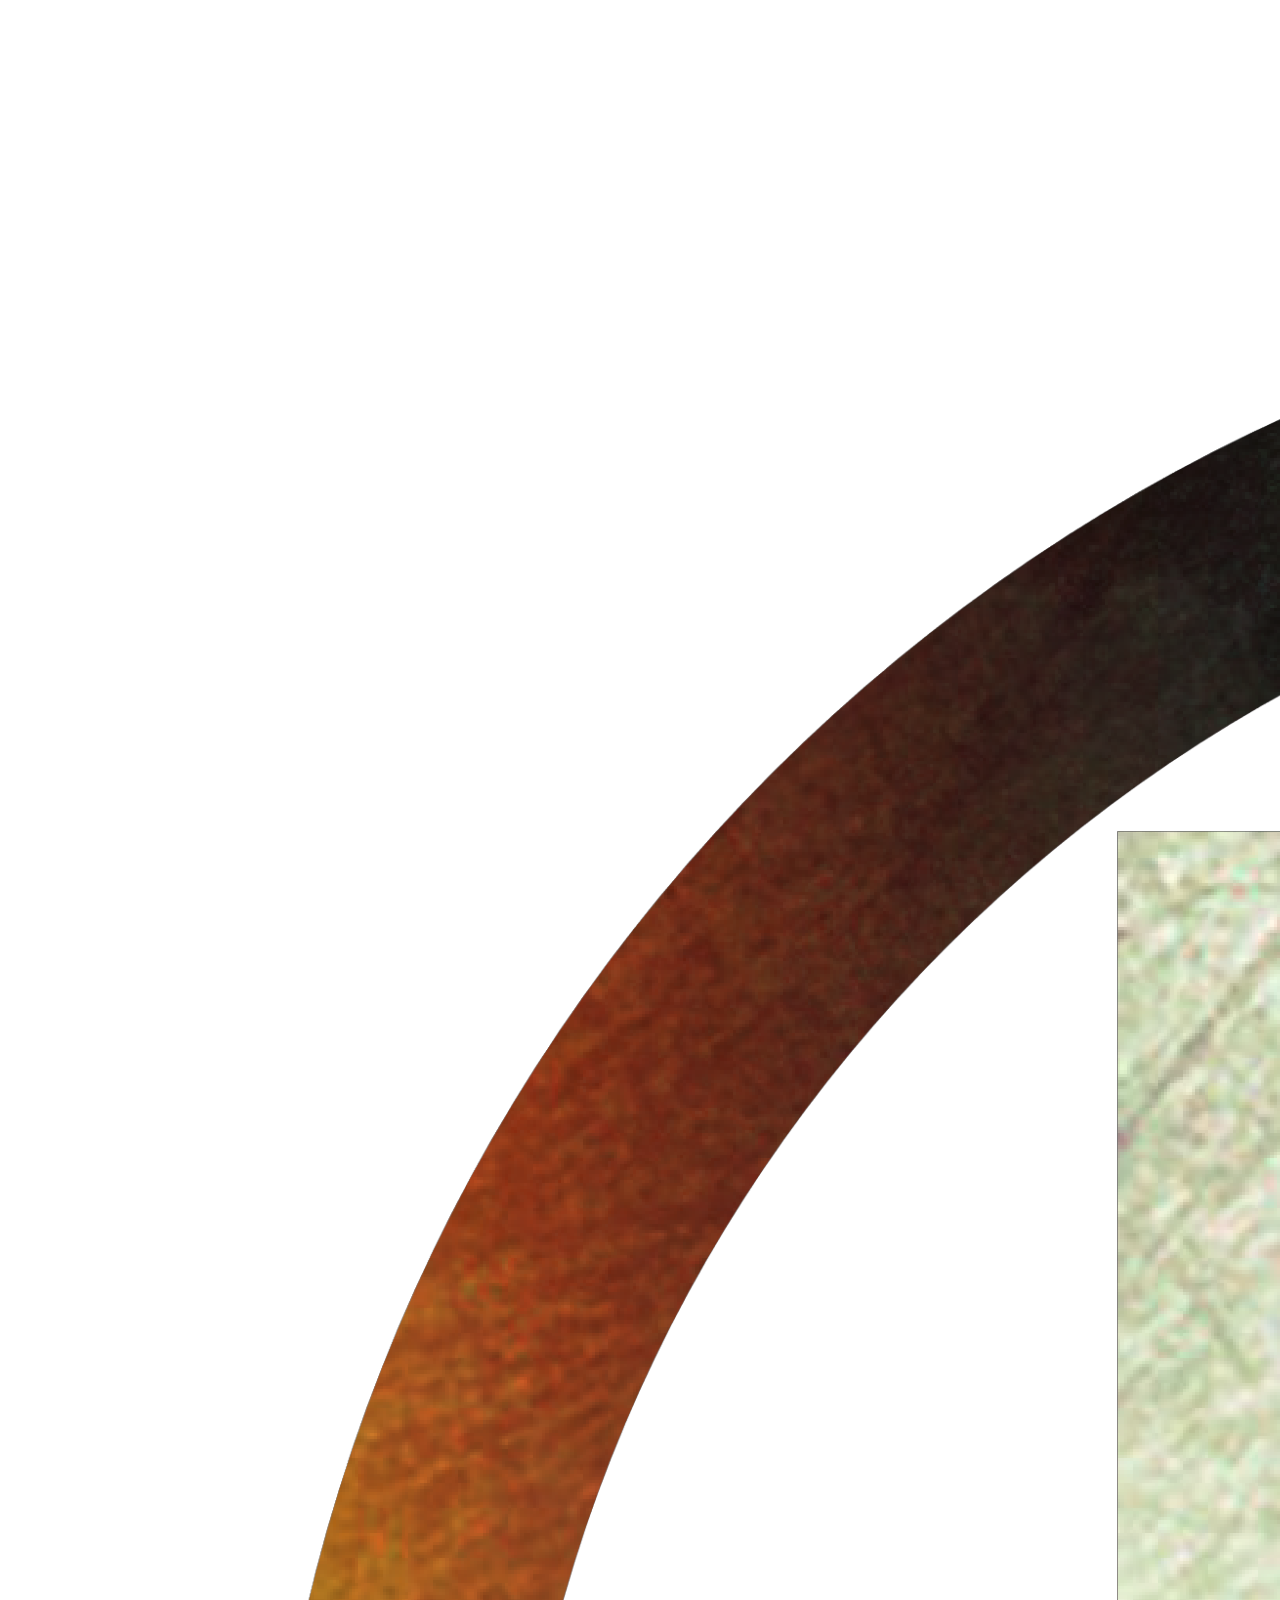
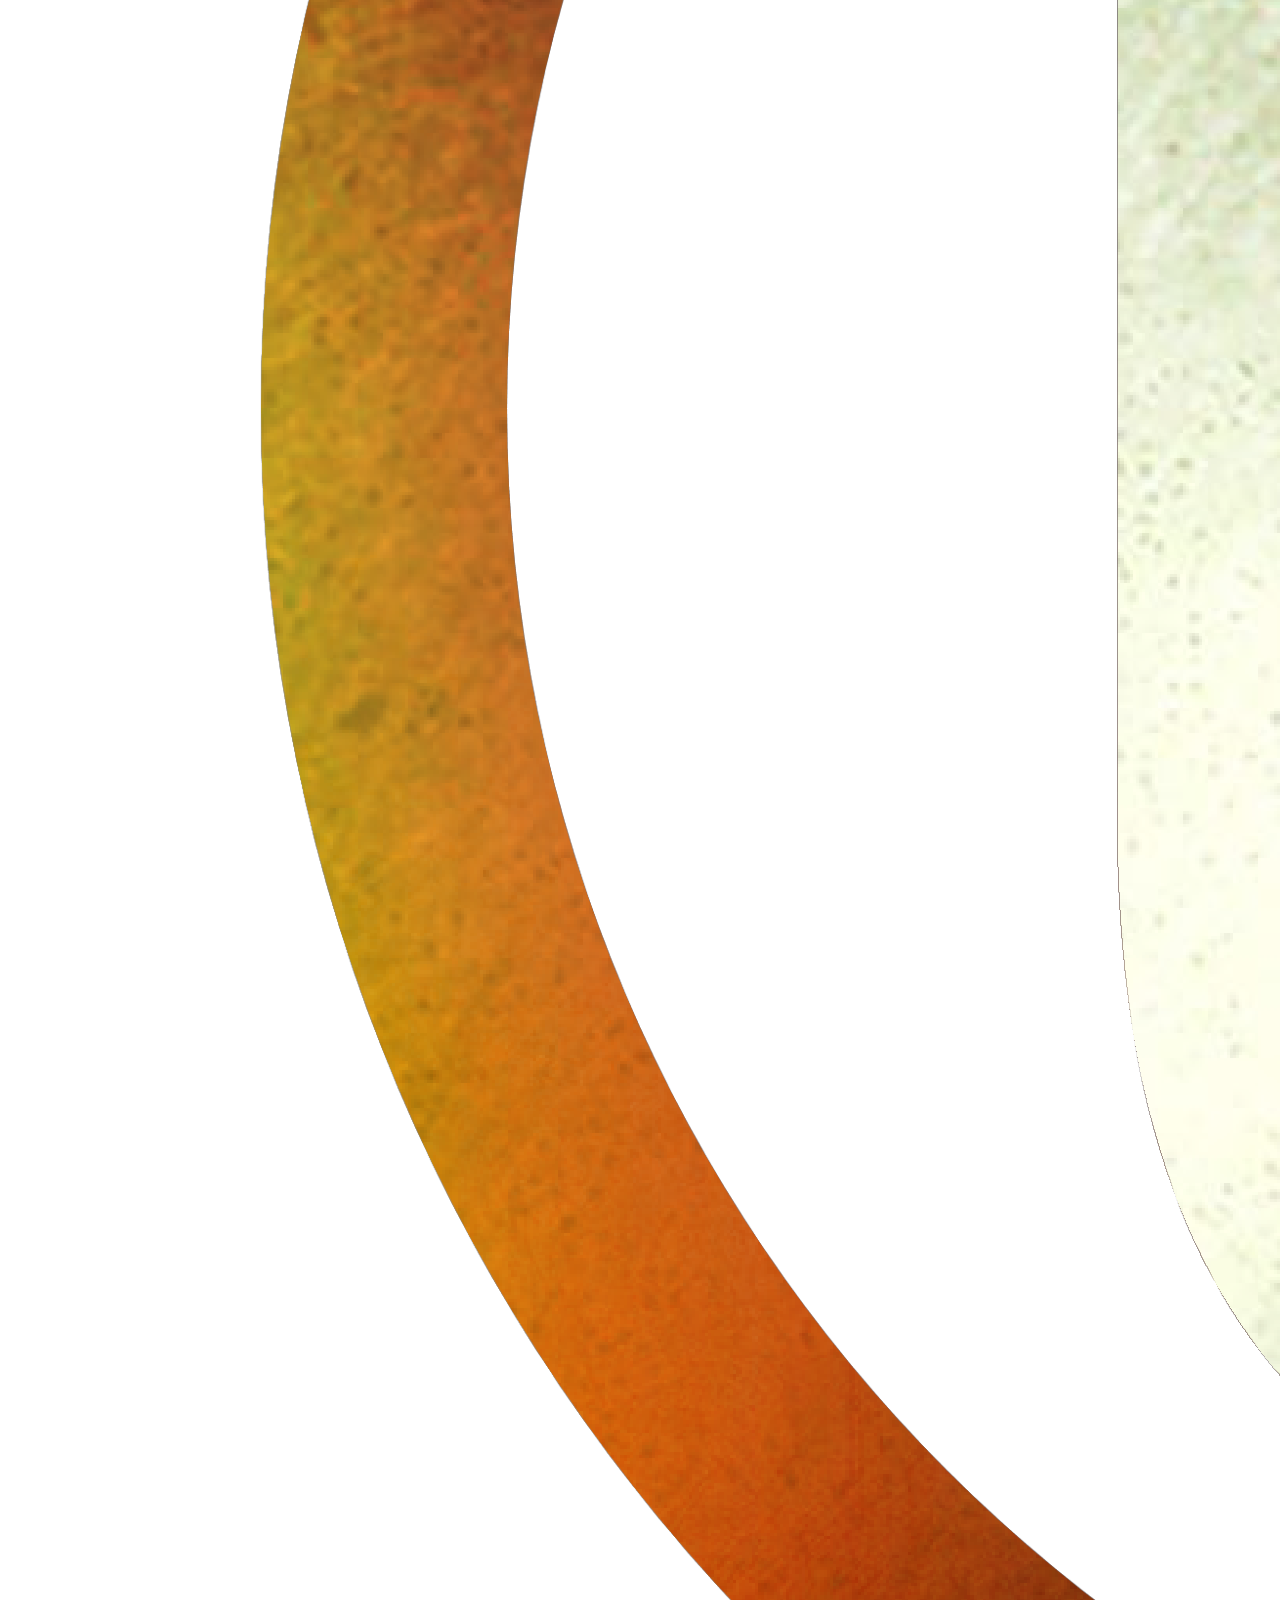
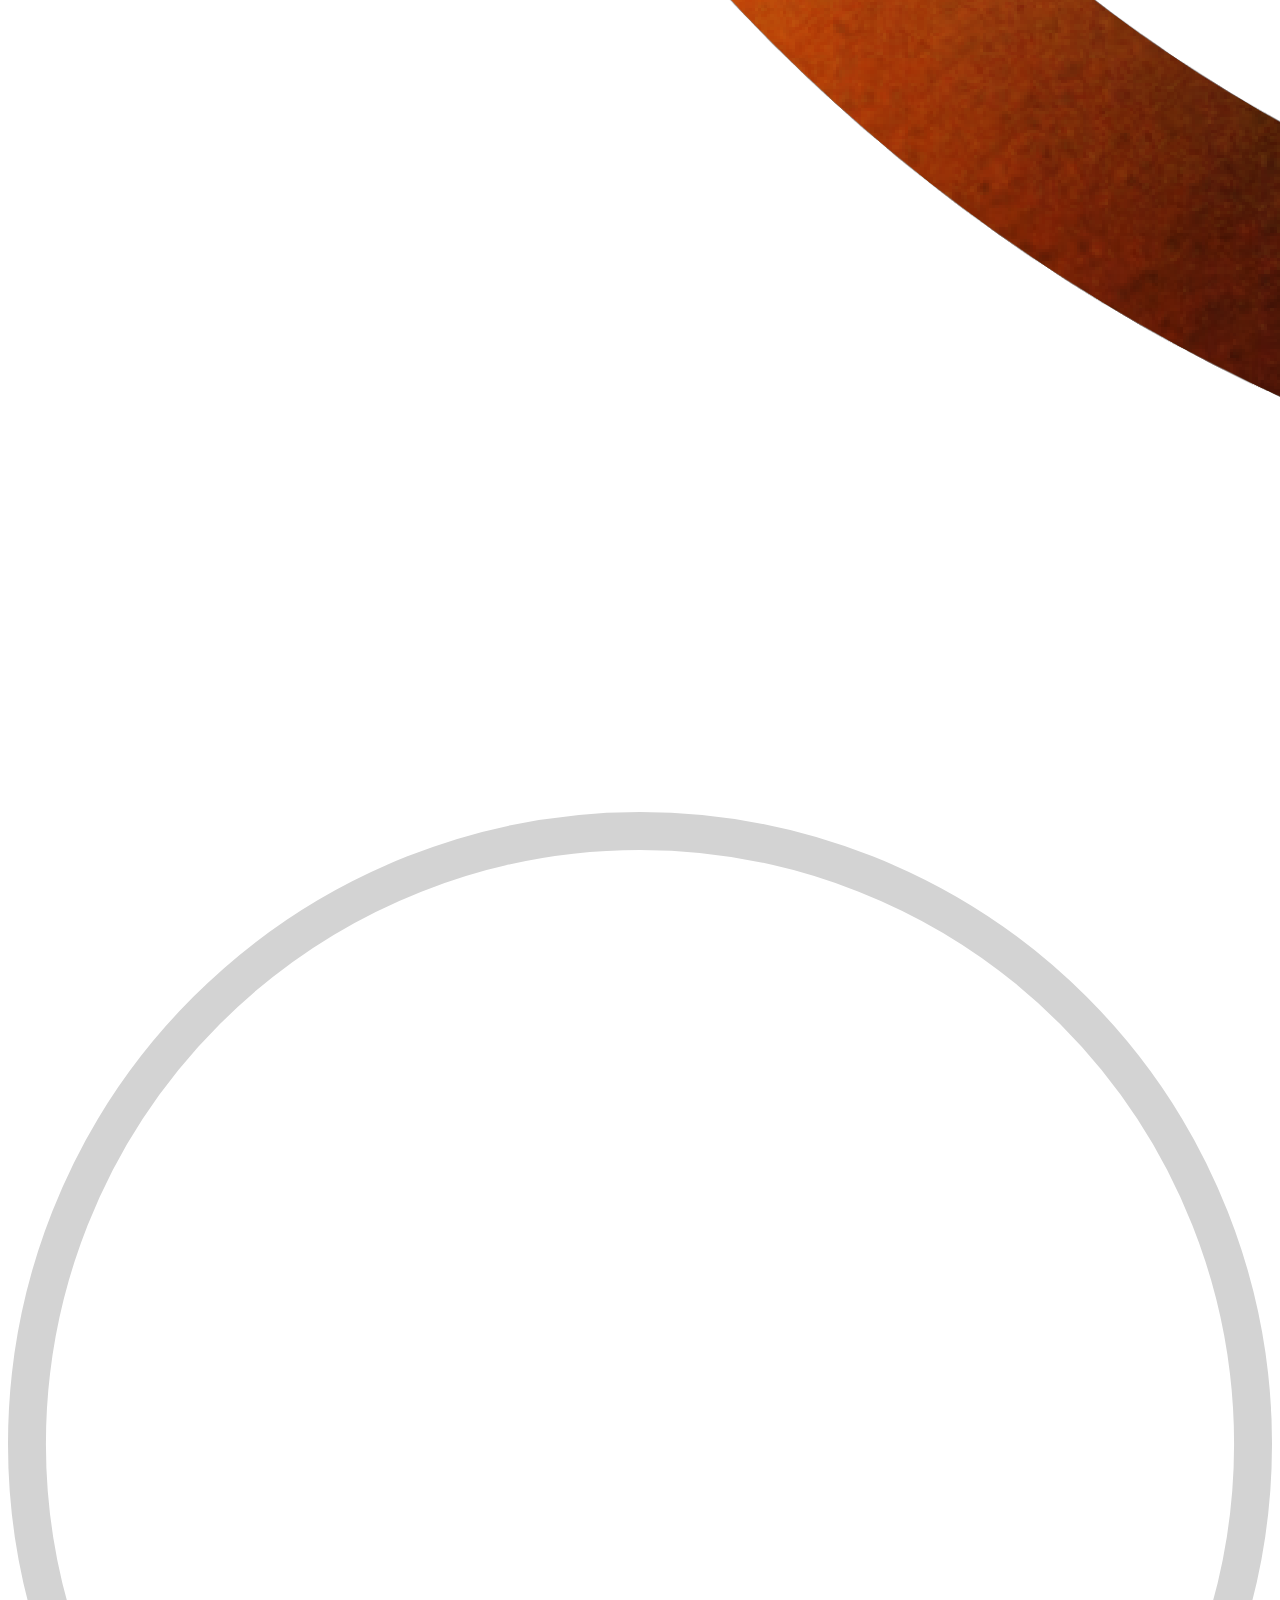
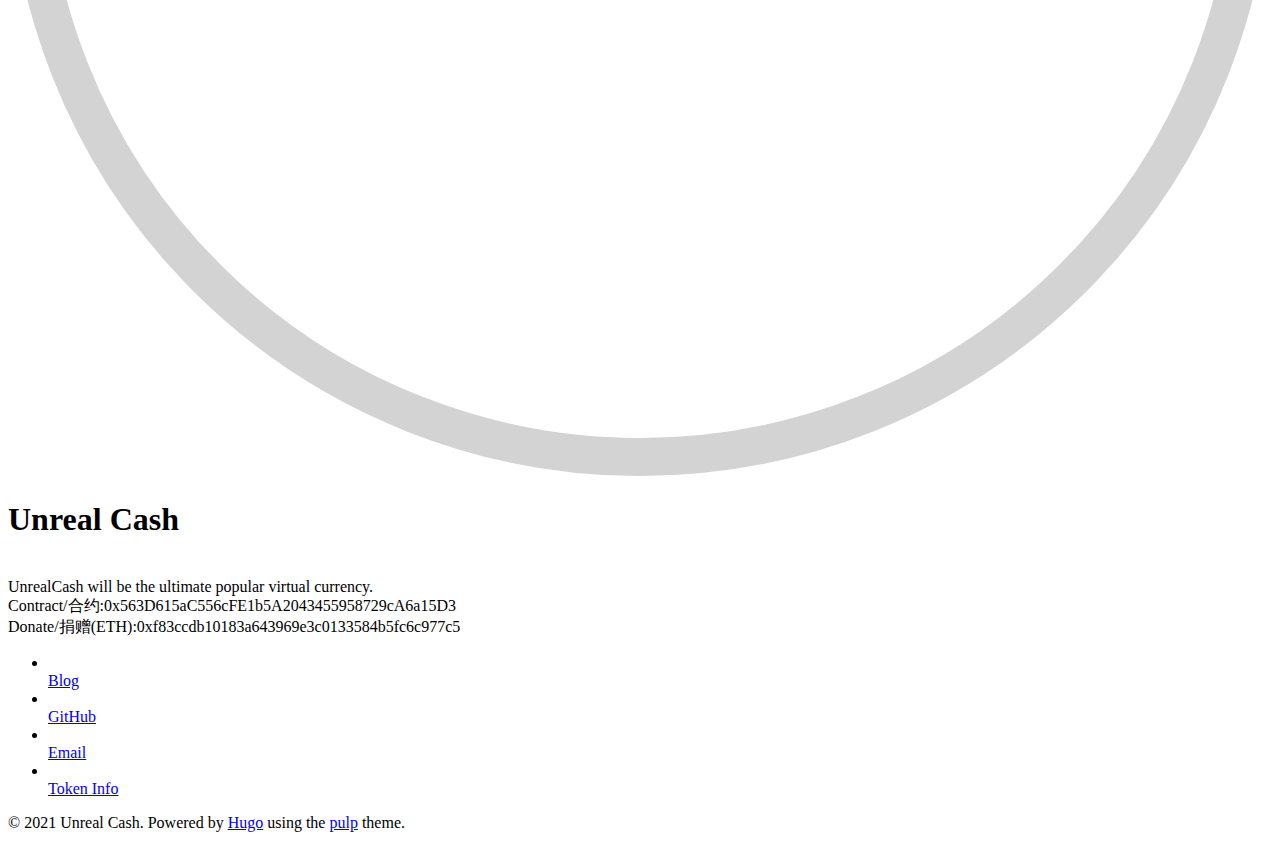
==== index.html @ 9f1dd3ac "build site" ====
<!DOCTYPE html>
<html><head>
	<meta name="generator" content="Hugo 0.83.1" />
  <title>
      
          Unreal Cash Offical
      
  </title>
  <meta charset="utf-8">
  <meta http-equiv="X-UA-Compatible" content="IE=edge">
  <meta name="viewport" content="width=device-width, initial-scale=1">
  <meta name="author" content="Unreal Cash" />
  <link rel="shortcut icon" type="image/x-icon" href="https://UnrealCash.github.io/img/logo_white.png">

  
  
  
  
  
  <link rel="stylesheet" href="https://UnrealCash.github.io/style.min.39acacc5d2051426f655a6b7fbf4786fbd0fd8fffd09322c9b497ef0f7439b3f.css" integrity="sha256-OaysxdIFFCb2Vaa3&#43;/R4b70P2P/9CTIsm0l&#43;8PdDmz8=">
  
  
  
  <link rel="stylesheet" href="https://UnrealCash.github.io/style-dark.min.0a647fb6c07e04b77b54fa0515d0a683d39ecdb251dba960fe1f966f7ff36fc2.css" media="(prefers-color-scheme: dark)" integrity="sha256-CmR/tsB&#43;BLd7VPoFFdCmg9OezbJR26lg/h&#43;Wb3/zb8I=">
  <link rel="stylesheet" href="https://use.fontawesome.com/releases/v5.8.1/css/all.css" integrity="sha384-50oBUHEmvpQ+1lW4y57PTFmhCaXp0ML5d60M1M7uH2+nqUivzIebhndOJK28anvf" crossorigin="anonymous">

  
  

  <meta property="og:title" content="Unreal Cash Offical" />
<meta property="og:description" content="    &lt;div style=&#34;white-space: pre-line;&#34;&gt;
    UnrealCash will be the ultimate popular virtual currency.
    Contract/合约:0x563D615aC556cFE1b5A2043455958729cA6a15D3
    Donate/捐赠(ETH):0xf83ccdb10183a643969e3c0133584b5fc6c977c5
    &lt;/div&gt;
    " />
<meta property="og:type" content="website" />
<meta property="og:url" content="https://UnrealCash.github.io/" />

<meta itemprop="name" content="Unreal Cash Offical">
<meta itemprop="description" content="    &lt;div style=&#34;white-space: pre-line;&#34;&gt;
    UnrealCash will be the ultimate popular virtual currency.
    Contract/合约:0x563D615aC556cFE1b5A2043455958729cA6a15D3
    Donate/捐赠(ETH):0xf83ccdb10183a643969e3c0133584b5fc6c977c5
    &lt;/div&gt;
    "><meta name="twitter:card" content="summary"/>
<meta name="twitter:image" content="https://UnrealCash.github.io//img/logo_white.png"/>
<meta name="twitter:title" content="Unreal Cash Offical"/>
<meta name="twitter:description" content="    &lt;div style=&#34;white-space: pre-line;&#34;&gt;
    UnrealCash will be the ultimate popular virtual currency.
    Contract/合约:0x563D615aC556cFE1b5A2043455958729cA6a15D3
    Donate/捐赠(ETH):0xf83ccdb10183a643969e3c0133584b5fc6c977c5
    &lt;/div&gt;
    "/>

  <!--[if lte IE 9]>
  <script src="https://cdnjs.cloudflare.com/ajax/libs/classlist/1.1.20170427/classList.min.js"></script>
  <![endif]-->

  <!--[if lt IE 9]>
  <script src="https://cdn.jsdelivr.net/npm/html5shiv@3.7.3/dist/html5shiv.min.js"></script>
  <script src="https://cdn.jsdelivr.net/npm/respond.js@1.4.2/dest/respond.min.js"></script>
  <![endif]-->

  
  
</head>
<body>
    <div id="profileContainer">
      <div id="profile">
        <header>
          
          <div class="avatar">
            <img class="avatarMask" src="https://UnrealCash.github.io/img/logo_white.png" alt="">
            <img src="https://UnrealCash.github.io/img/avatar-border.svg" class="avatar-border" alt="">
          </div>
          
          <h1 class="author">Unreal Cash</h1>
        </header>
        
        <p>
              <div style="white-space: pre-line;">
    UnrealCash will be the ultimate popular virtual currency.
    Contract/合约:0x563D615aC556cFE1b5A2043455958729cA6a15D3
    Donate/捐赠(ETH):0xf83ccdb10183a643969e3c0133584b5fc6c977c5
    </div>
    
        </p>
        
        <nav>
          <ul>
            
            <li><a href="https://UnrealCash.github.io/blog/" aria-label="blog"><i class='fa fa-book-open fa-lg'></i><br>Blog</a></li>
            
            <li><a href="https://github.com/unrealcash" aria-label="github"><i class='fab fa-github fa-lg'></i><br>GitHub</a></li>
            
            <li><a href="mailto:unreal_cash@outlook.com" aria-label="email"><i class='fa fa-envelope fa-lg'></i><br>Email</a></li>
            
            <li><a href="https://bit.ly/3wcMz3H" aria-label="Token Info"><i class='fa fa-question-circle fa-lg'></i><br>Token Info</a></li>
            
          </ul>
        </nav>
      </div>
    </div><footer>
  <p>
  &copy; 2021 Unreal Cash.
  Powered by <a href="https://gohugo.io/">Hugo</a>
  using the <a href="https://github.com/koirand/pulp/">pulp</a> theme.
  </p>
</footer>
</body>
</html>
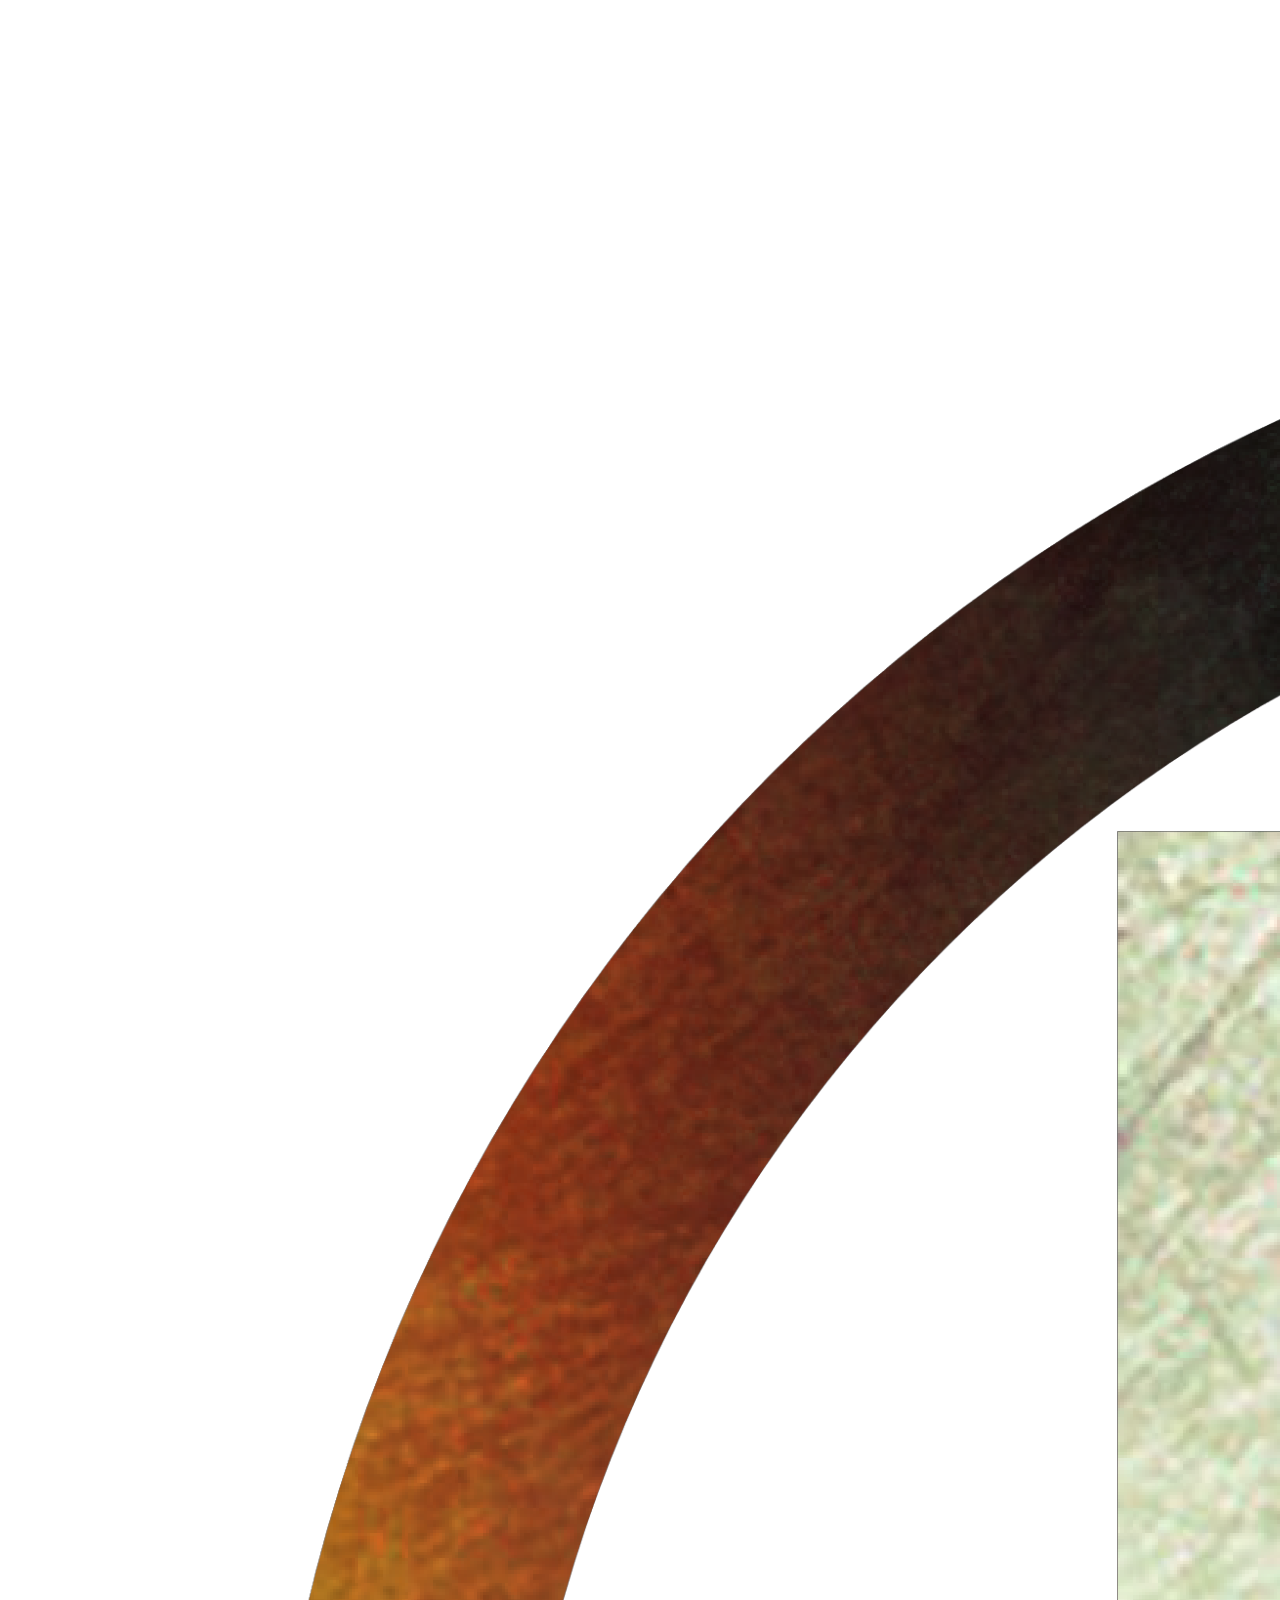
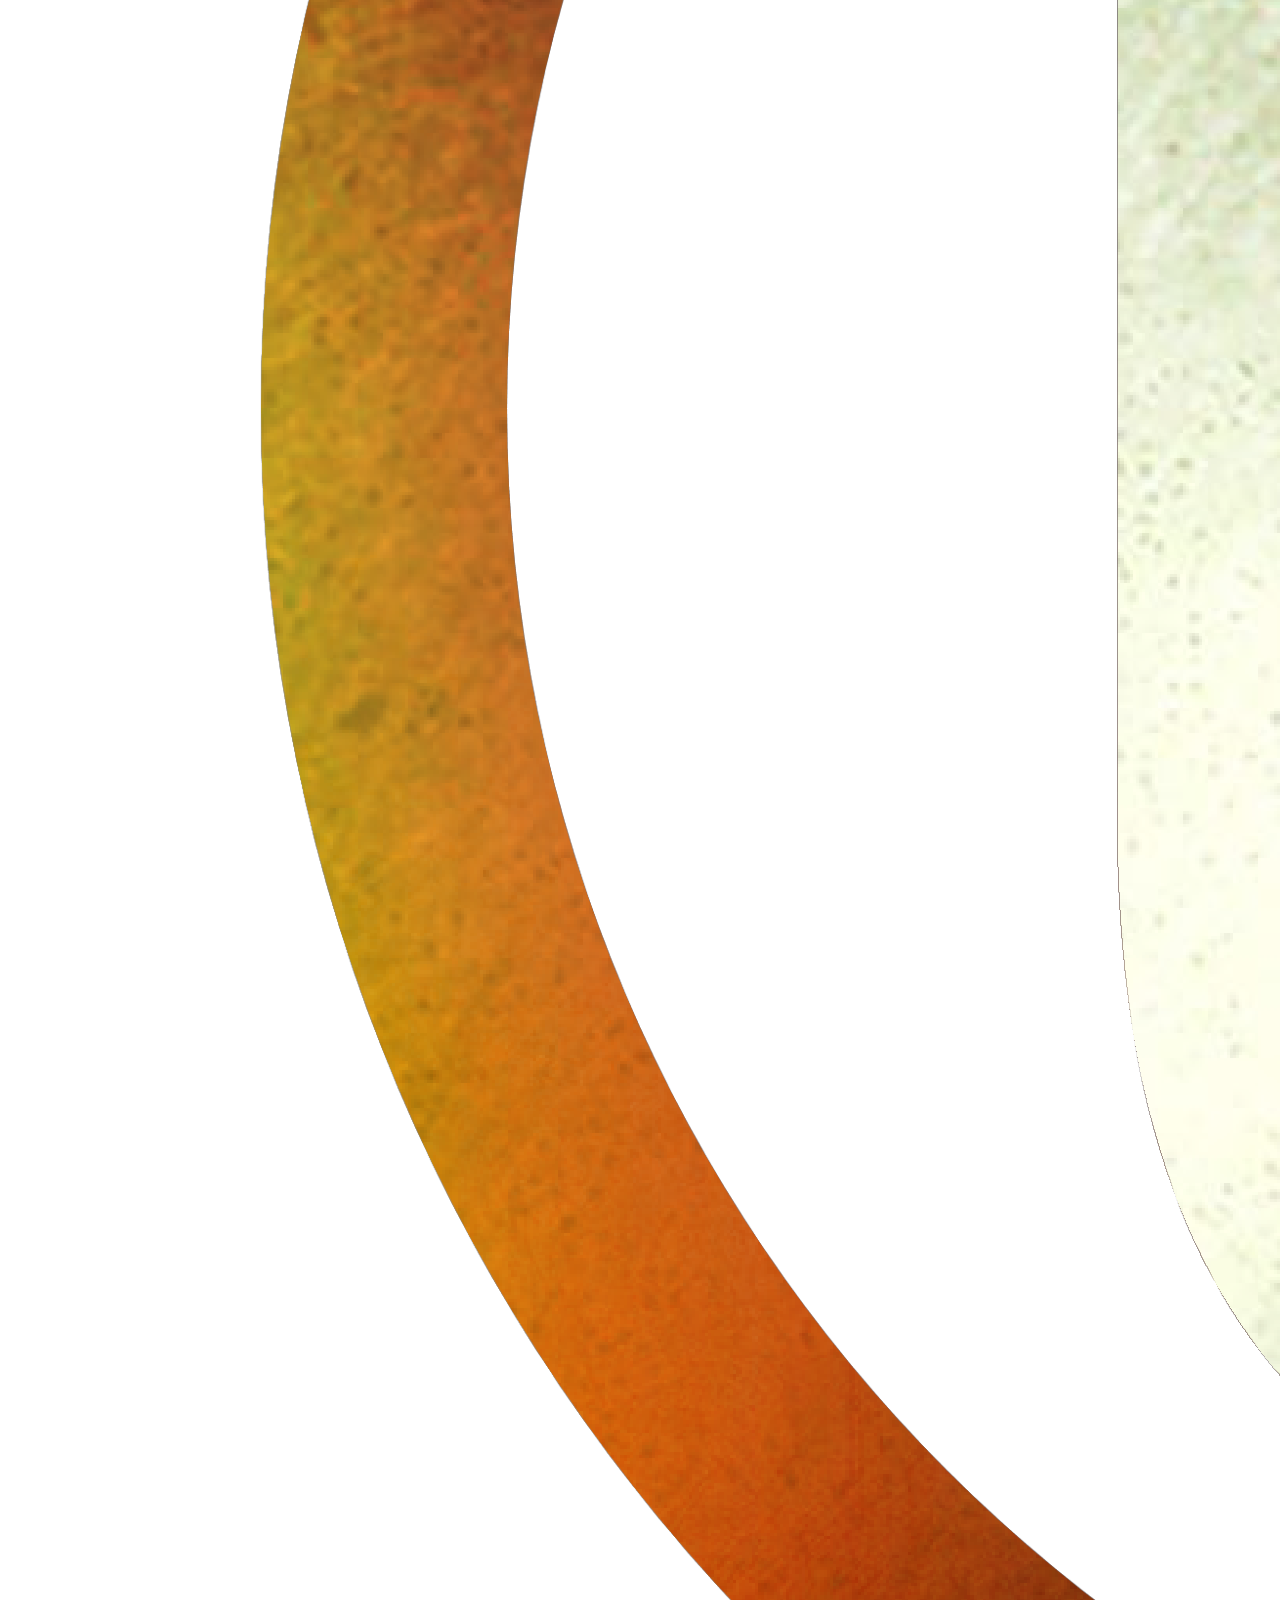
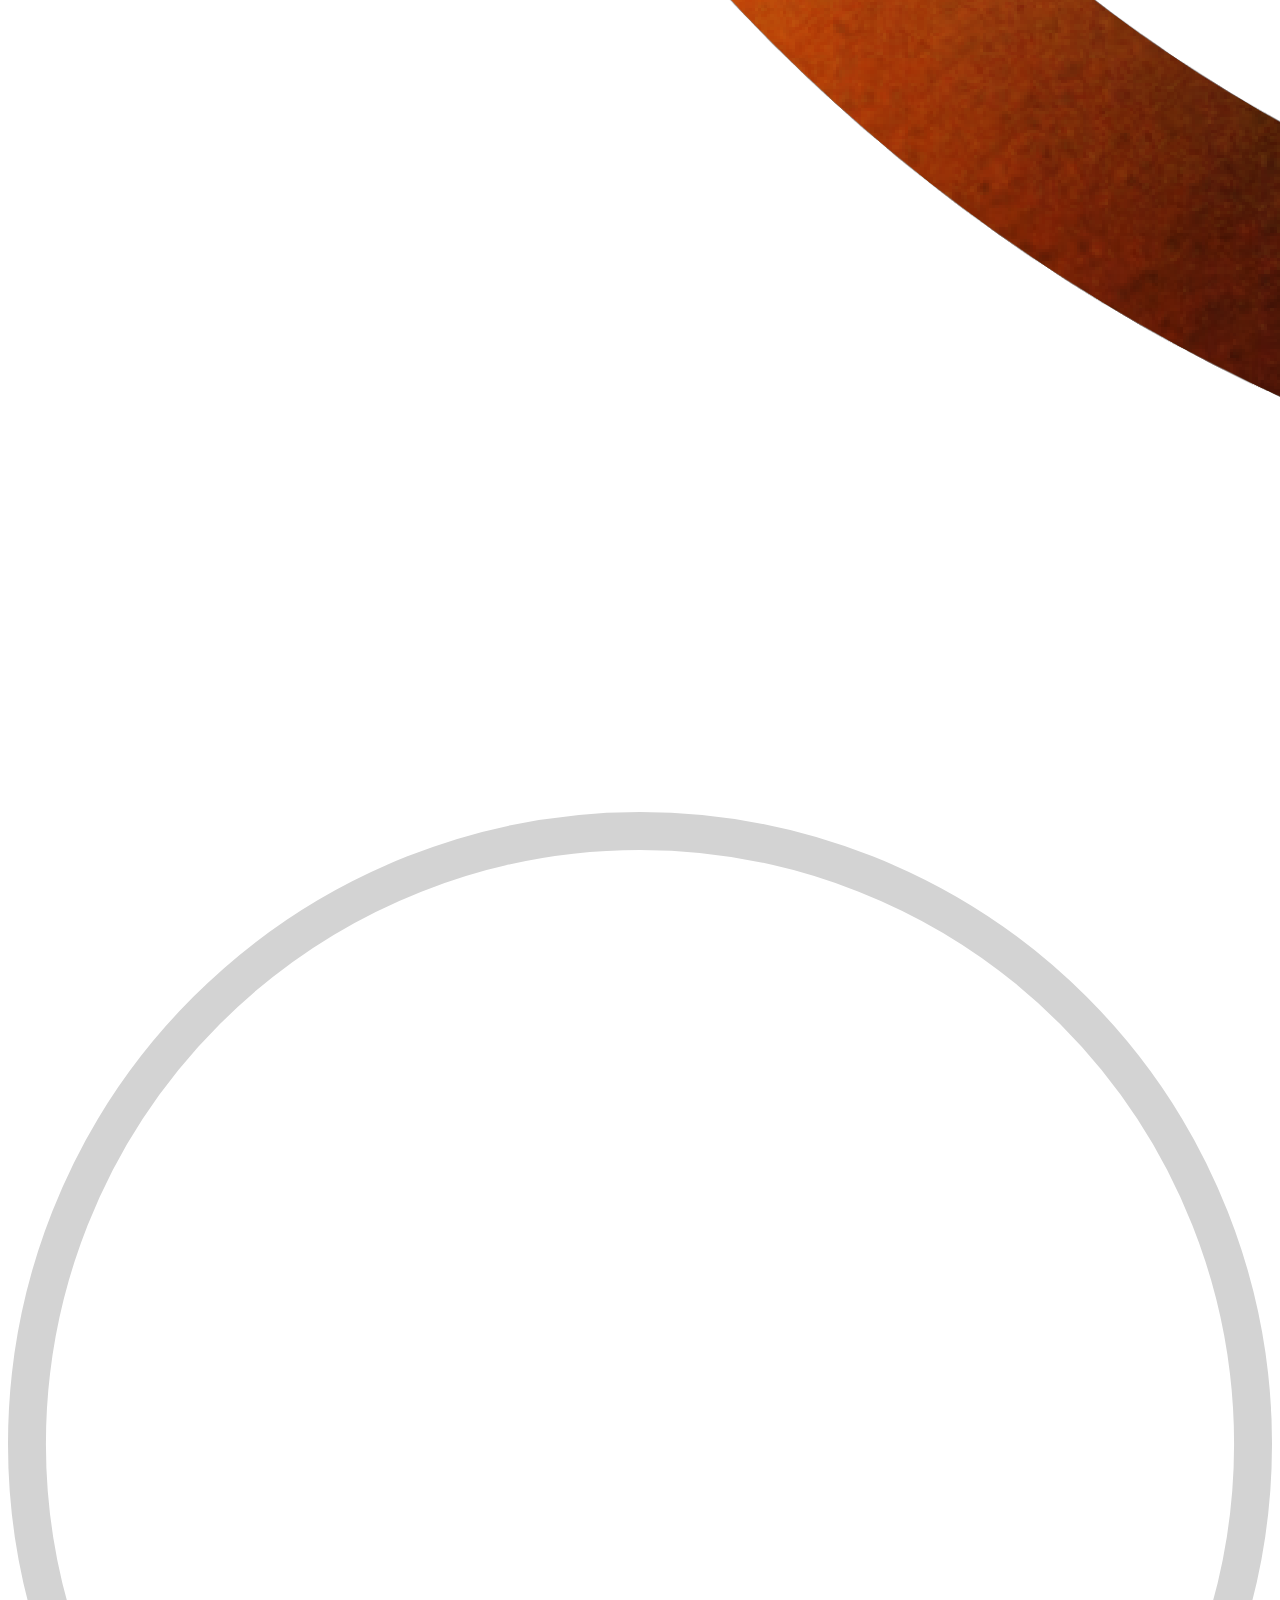
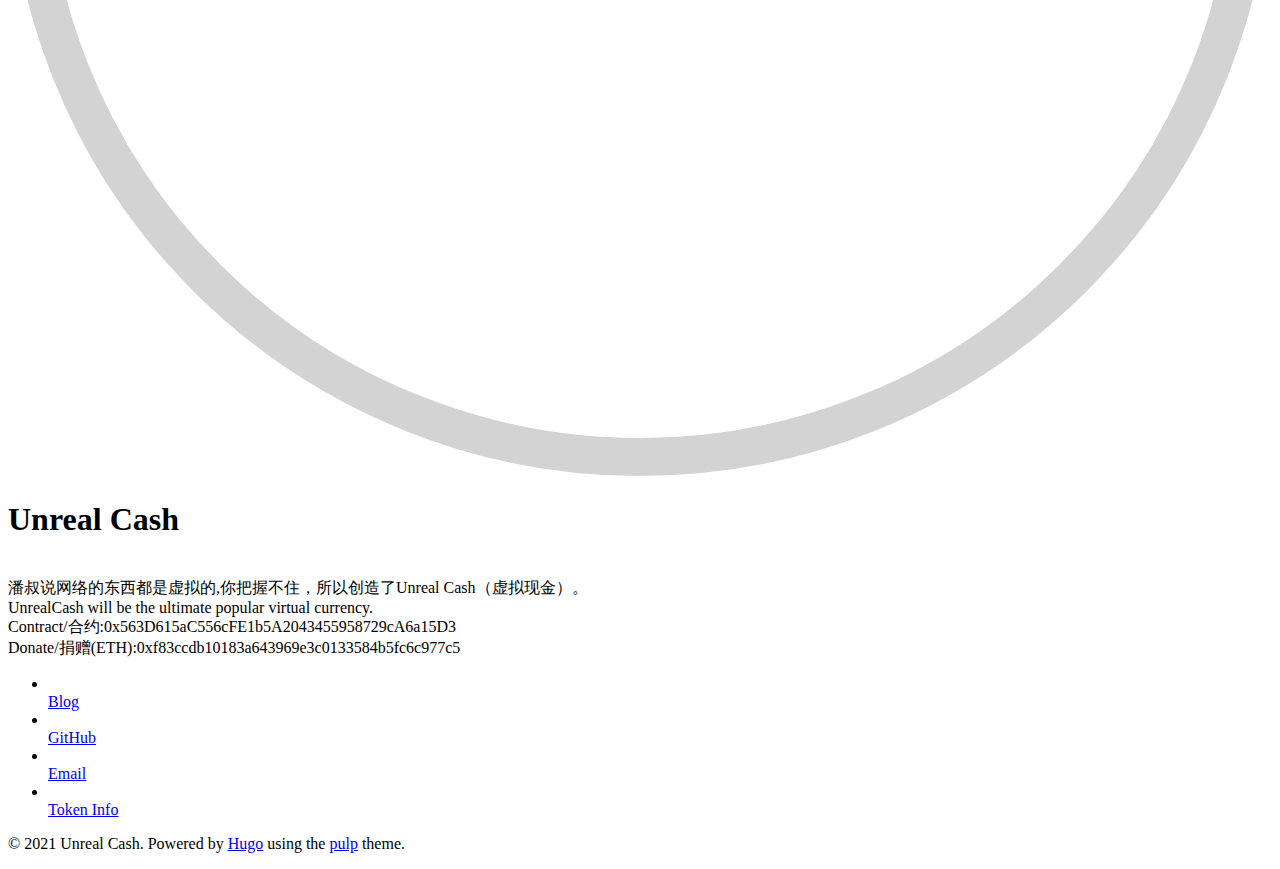
==== commit 77e443f4: "rebuild site" ====
--- a/index.html
+++ b/index.html
@@ -29,6 +29,7 @@
 
   <meta property="og:title" content="Unreal Cash Offical" />
 <meta property="og:description" content="    &lt;div style=&#34;white-space: pre-line;&#34;&gt;
+    潘叔说网络的东西都是虚拟的,你把握不住，所以创造了Unreal Cash（虚拟现金）。
     UnrealCash will be the ultimate popular virtual currency.
     Contract/合约:0x563D615aC556cFE1b5A2043455958729cA6a15D3
     Donate/捐赠(ETH):0xf83ccdb10183a643969e3c0133584b5fc6c977c5
@@ -39,6 +40,7 @@
 
 <meta itemprop="name" content="Unreal Cash Offical">
 <meta itemprop="description" content="    &lt;div style=&#34;white-space: pre-line;&#34;&gt;
+    潘叔说网络的东西都是虚拟的,你把握不住，所以创造了Unreal Cash（虚拟现金）。
     UnrealCash will be the ultimate popular virtual currency.
     Contract/合约:0x563D615aC556cFE1b5A2043455958729cA6a15D3
     Donate/捐赠(ETH):0xf83ccdb10183a643969e3c0133584b5fc6c977c5
@@ -47,6 +49,7 @@
 <meta name="twitter:image" content="https://UnrealCash.github.io//img/logo_white.png"/>
 <meta name="twitter:title" content="Unreal Cash Offical"/>
 <meta name="twitter:description" content="    &lt;div style=&#34;white-space: pre-line;&#34;&gt;
+    潘叔说网络的东西都是虚拟的,你把握不住，所以创造了Unreal Cash（虚拟现金）。
     UnrealCash will be the ultimate popular virtual currency.
     Contract/合约:0x563D615aC556cFE1b5A2043455958729cA6a15D3
     Donate/捐赠(ETH):0xf83ccdb10183a643969e3c0133584b5fc6c977c5
@@ -80,6 +83,7 @@
         
         <p>
               <div style="white-space: pre-line;">
+    潘叔说网络的东西都是虚拟的,你把握不住，所以创造了Unreal Cash（虚拟现金）。
     UnrealCash will be the ultimate popular virtual currency.
     Contract/合约:0x563D615aC556cFE1b5A2043455958729cA6a15D3
     Donate/捐赠(ETH):0xf83ccdb10183a643969e3c0133584b5fc6c977c5
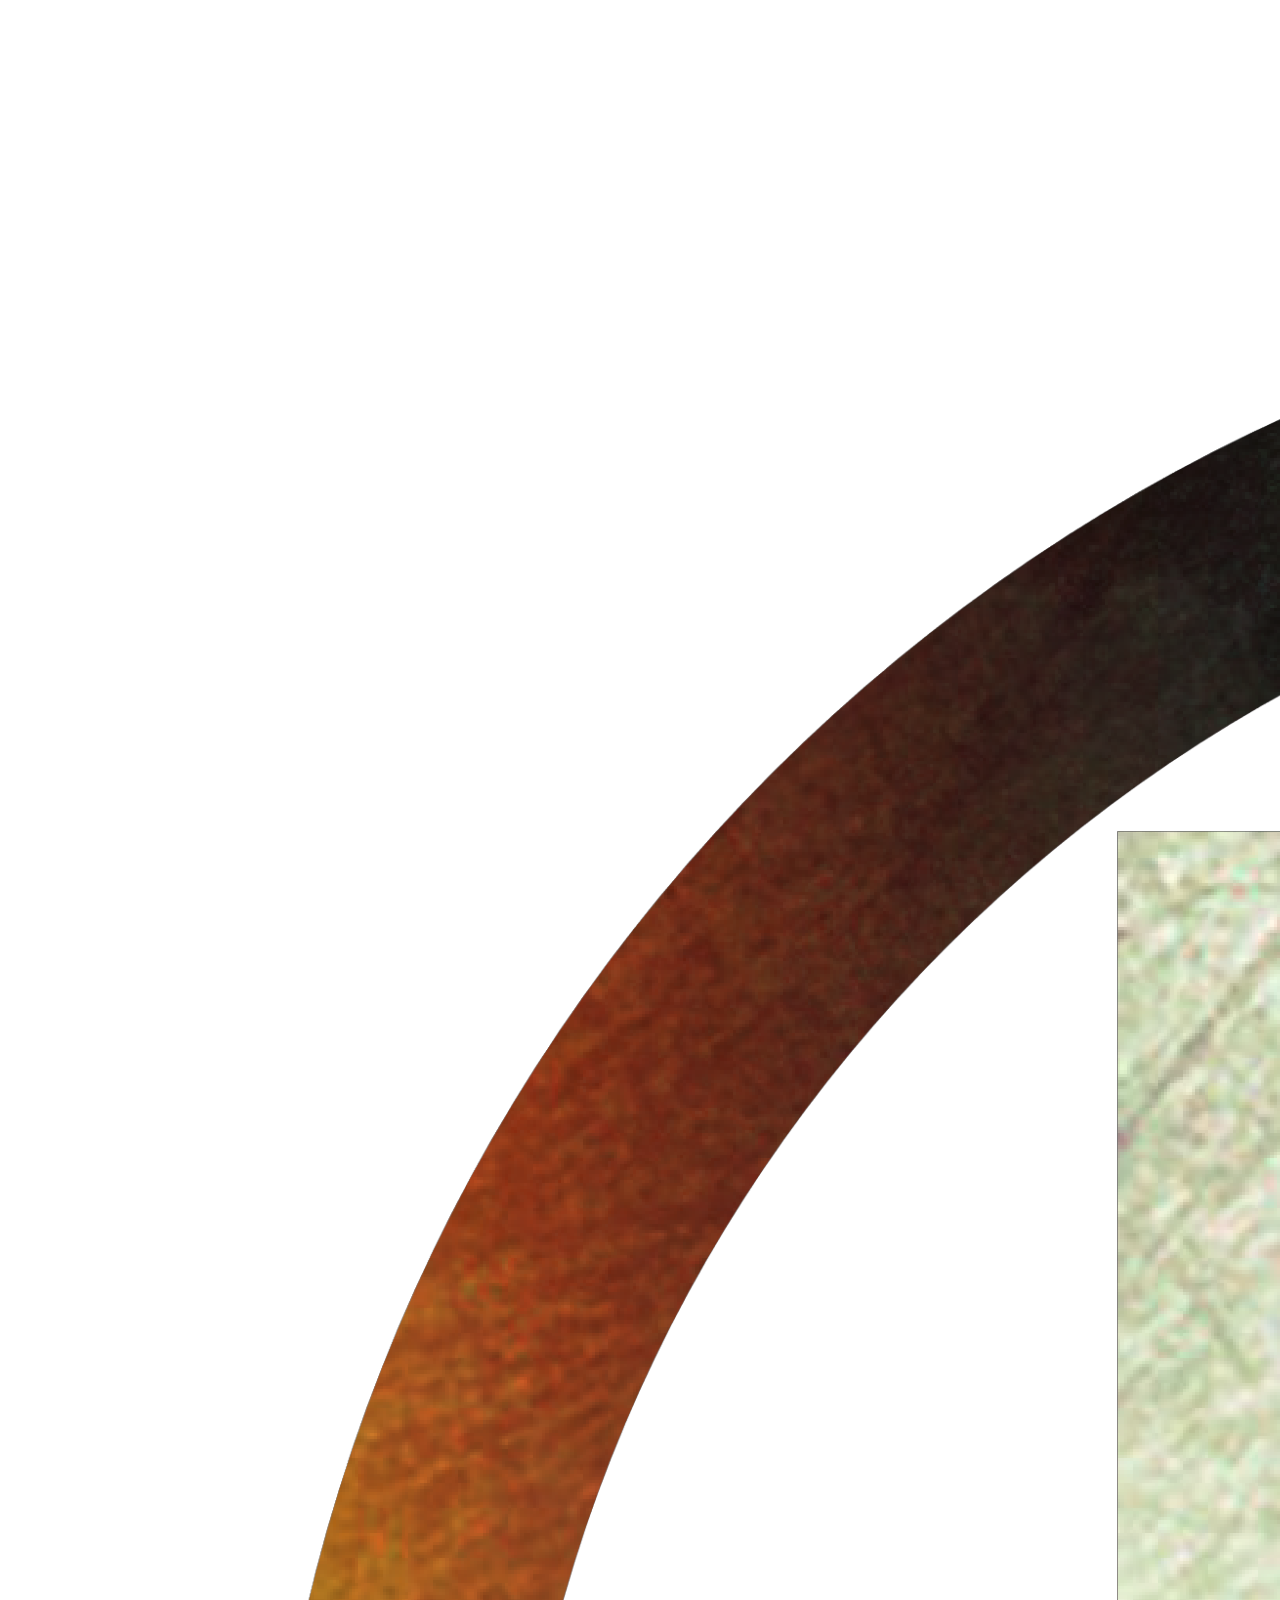
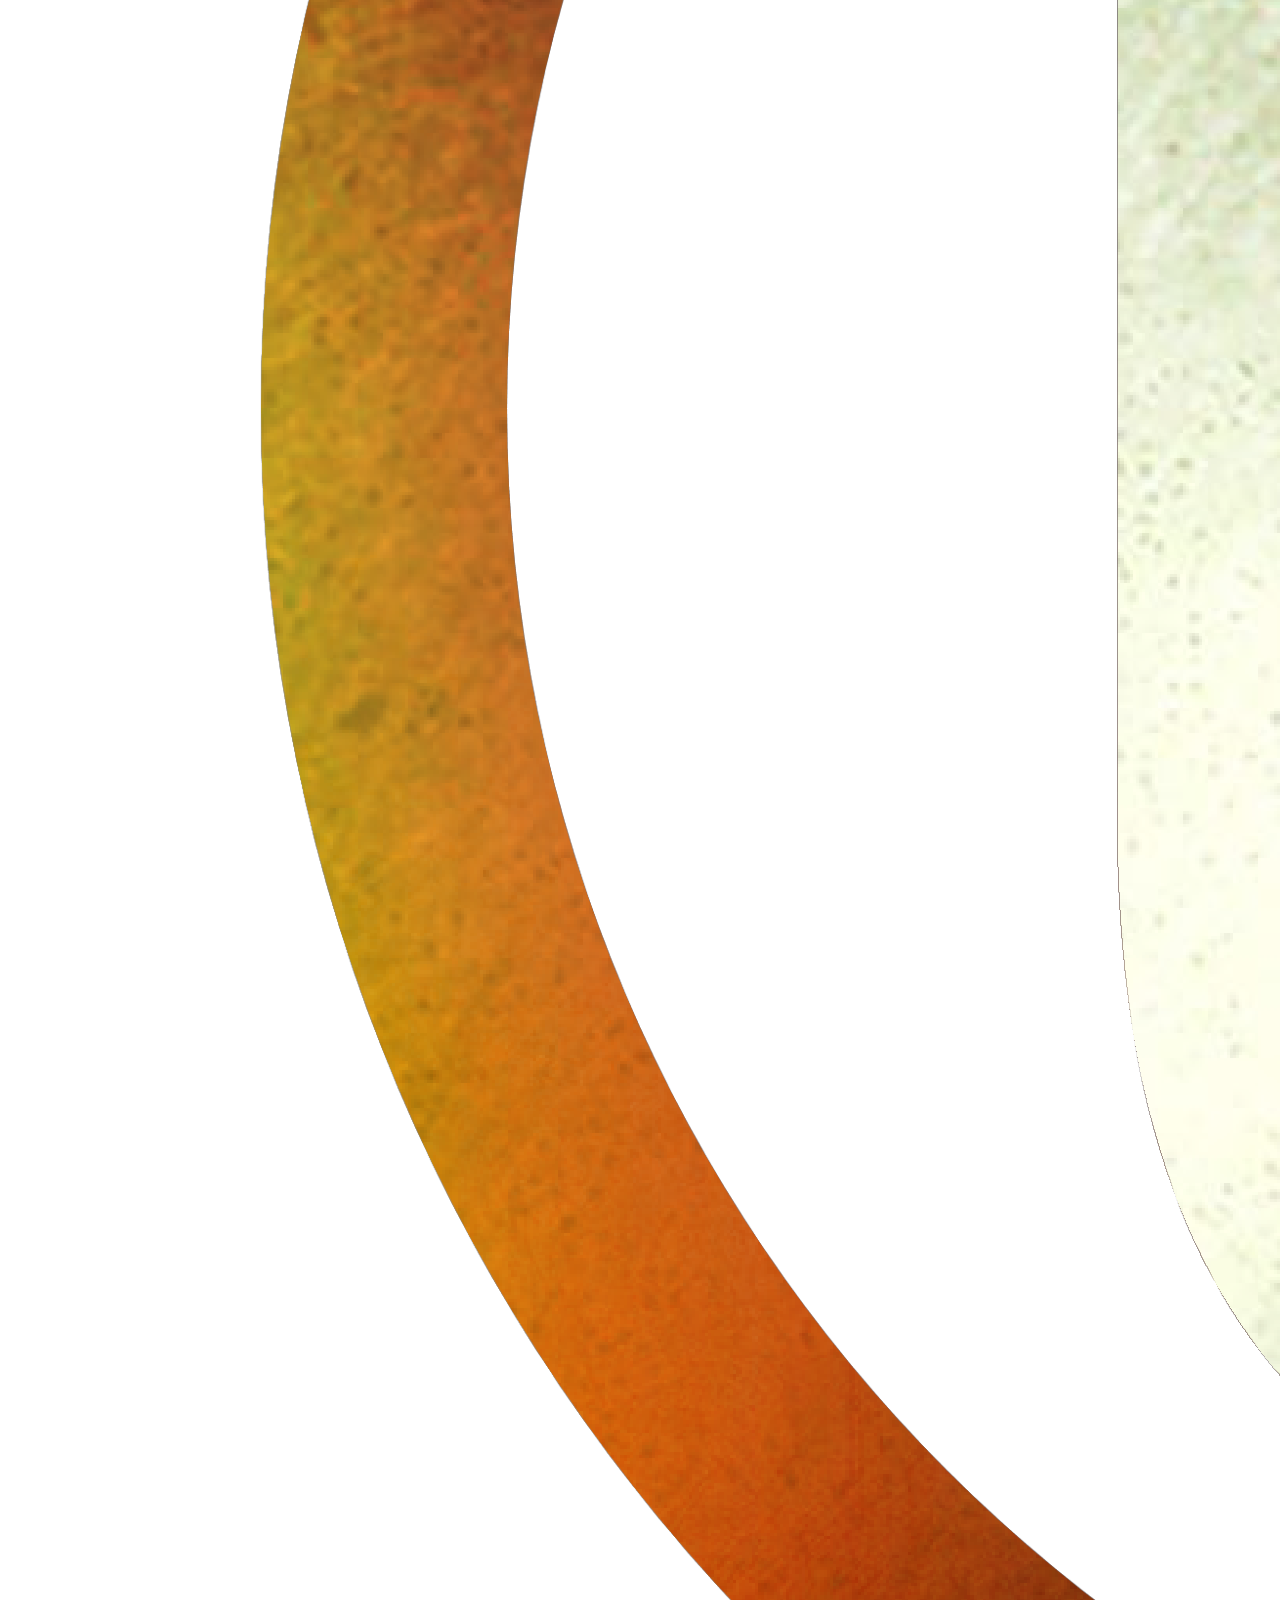
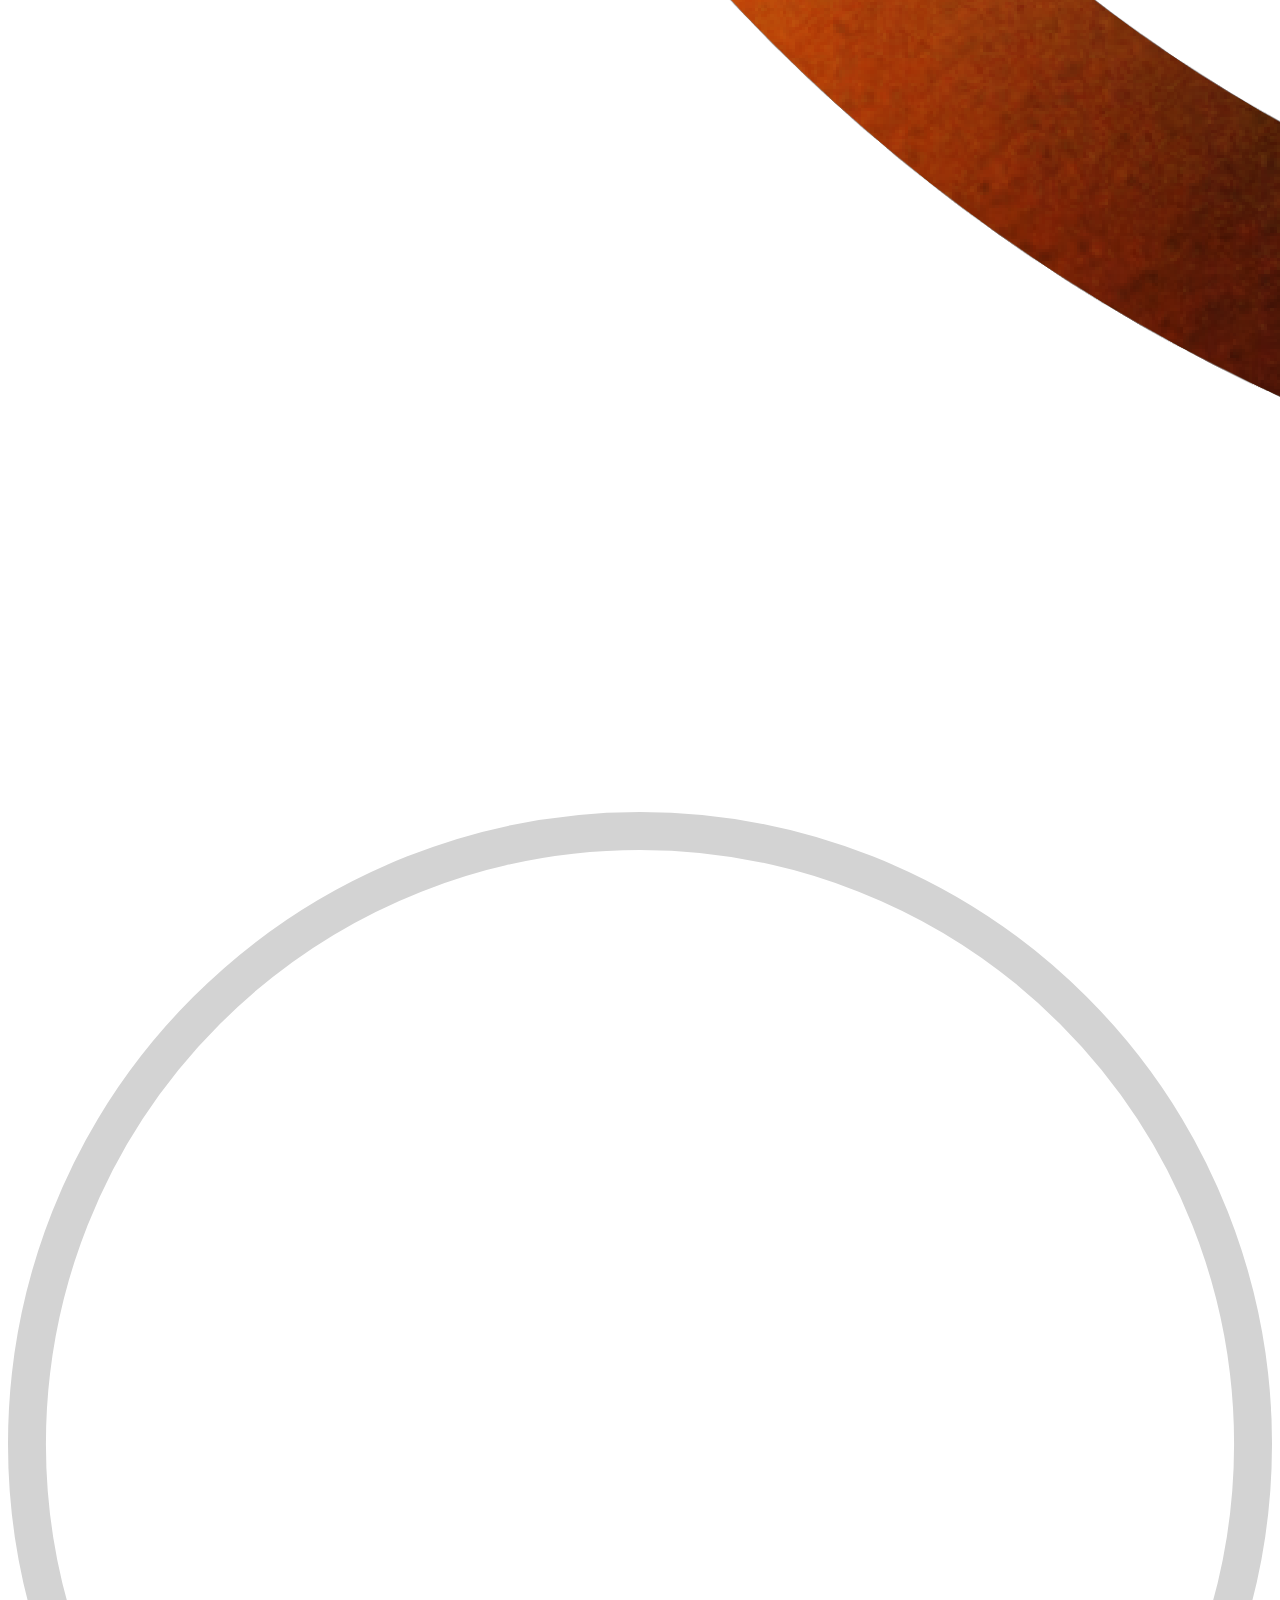
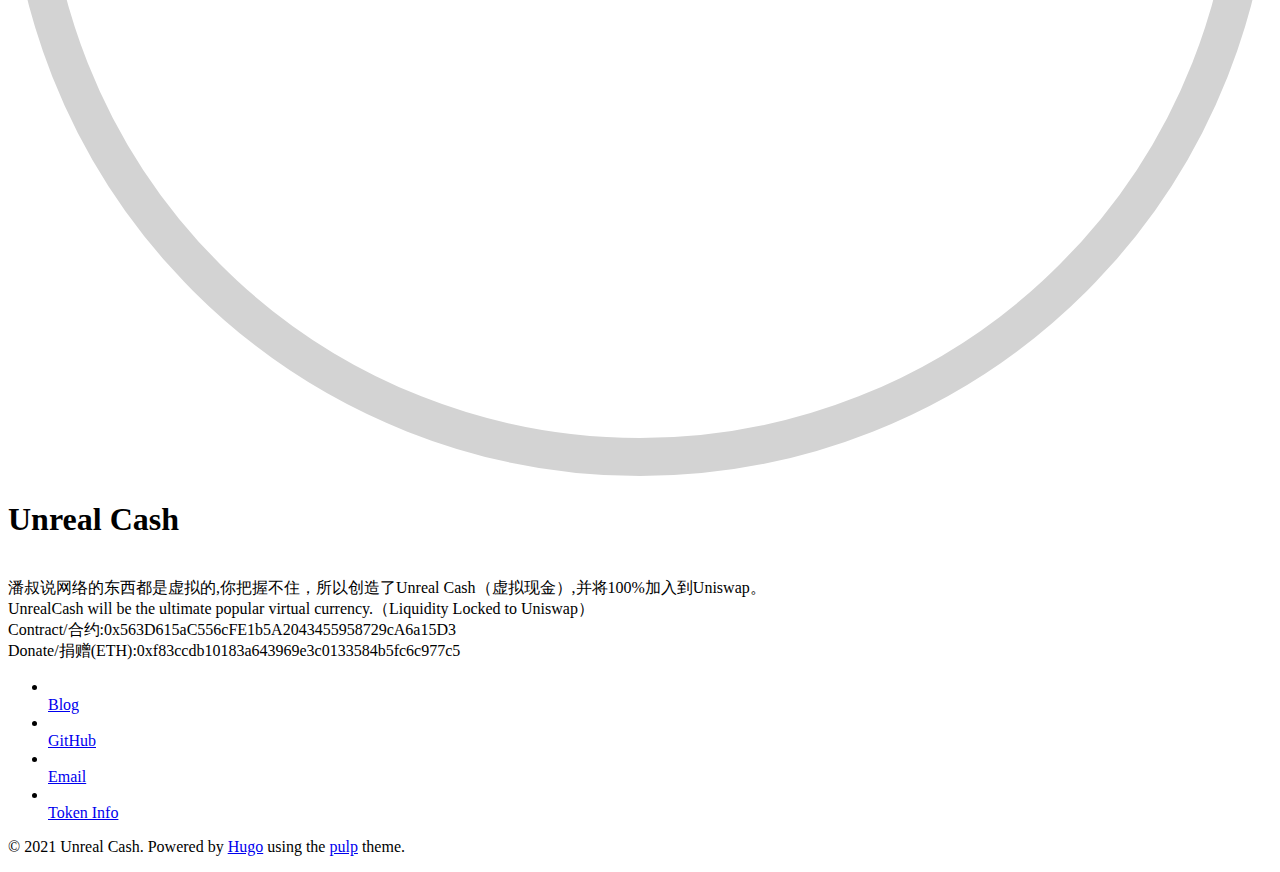
==== commit 3391a6f0: "rebuild siet" ====
--- a/index.html
+++ b/index.html
@@ -29,8 +29,8 @@
 
   <meta property="og:title" content="Unreal Cash Offical" />
 <meta property="og:description" content="    &lt;div style=&#34;white-space: pre-line;&#34;&gt;
-    潘叔说网络的东西都是虚拟的,你把握不住，所以创造了Unreal Cash（虚拟现金）。
-    UnrealCash will be the ultimate popular virtual currency.
+    潘叔说网络的东西都是虚拟的,你把握不住，所以创造了Unreal Cash（虚拟现金）,并将100%加入到Uniswap。
+    UnrealCash will be the ultimate popular virtual currency.（Liquidity Locked to Uniswap）
     Contract/合约:0x563D615aC556cFE1b5A2043455958729cA6a15D3
     Donate/捐赠(ETH):0xf83ccdb10183a643969e3c0133584b5fc6c977c5
     &lt;/div&gt;
@@ -40,8 +40,8 @@
 
 <meta itemprop="name" content="Unreal Cash Offical">
 <meta itemprop="description" content="    &lt;div style=&#34;white-space: pre-line;&#34;&gt;
-    潘叔说网络的东西都是虚拟的,你把握不住，所以创造了Unreal Cash（虚拟现金）。
-    UnrealCash will be the ultimate popular virtual currency.
+    潘叔说网络的东西都是虚拟的,你把握不住，所以创造了Unreal Cash（虚拟现金）,并将100%加入到Uniswap。
+    UnrealCash will be the ultimate popular virtual currency.（Liquidity Locked to Uniswap）
     Contract/合约:0x563D615aC556cFE1b5A2043455958729cA6a15D3
     Donate/捐赠(ETH):0xf83ccdb10183a643969e3c0133584b5fc6c977c5
     &lt;/div&gt;
@@ -49,8 +49,8 @@
 <meta name="twitter:image" content="https://UnrealCash.github.io//img/logo_white.png"/>
 <meta name="twitter:title" content="Unreal Cash Offical"/>
 <meta name="twitter:description" content="    &lt;div style=&#34;white-space: pre-line;&#34;&gt;
-    潘叔说网络的东西都是虚拟的,你把握不住，所以创造了Unreal Cash（虚拟现金）。
-    UnrealCash will be the ultimate popular virtual currency.
+    潘叔说网络的东西都是虚拟的,你把握不住，所以创造了Unreal Cash（虚拟现金）,并将100%加入到Uniswap。
+    UnrealCash will be the ultimate popular virtual currency.（Liquidity Locked to Uniswap）
     Contract/合约:0x563D615aC556cFE1b5A2043455958729cA6a15D3
     Donate/捐赠(ETH):0xf83ccdb10183a643969e3c0133584b5fc6c977c5
     &lt;/div&gt;
@@ -83,8 +83,8 @@
         
         <p>
               <div style="white-space: pre-line;">
-    潘叔说网络的东西都是虚拟的,你把握不住，所以创造了Unreal Cash（虚拟现金）。
-    UnrealCash will be the ultimate popular virtual currency.
+    潘叔说网络的东西都是虚拟的,你把握不住，所以创造了Unreal Cash（虚拟现金）,并将100%加入到Uniswap。
+    UnrealCash will be the ultimate popular virtual currency.（Liquidity Locked to Uniswap）
     Contract/合约:0x563D615aC556cFE1b5A2043455958729cA6a15D3
     Donate/捐赠(ETH):0xf83ccdb10183a643969e3c0133584b5fc6c977c5
     </div>
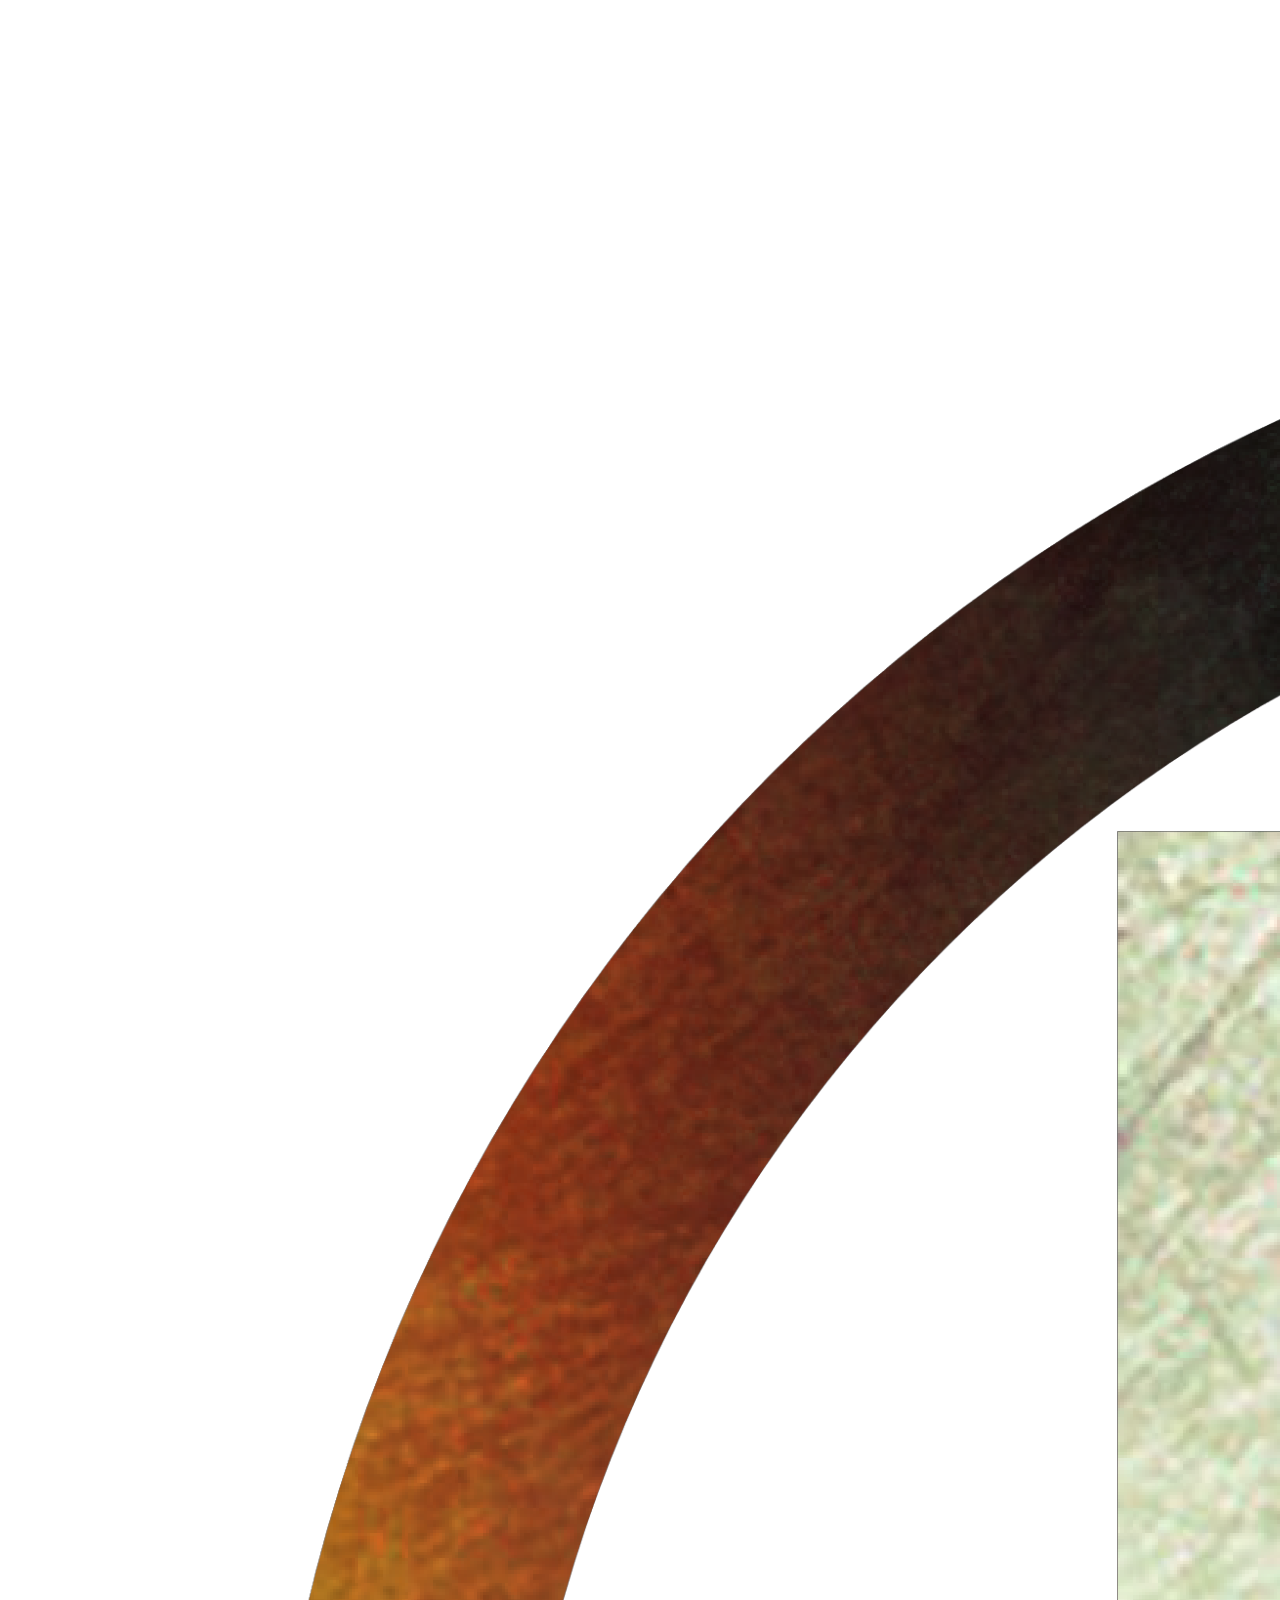
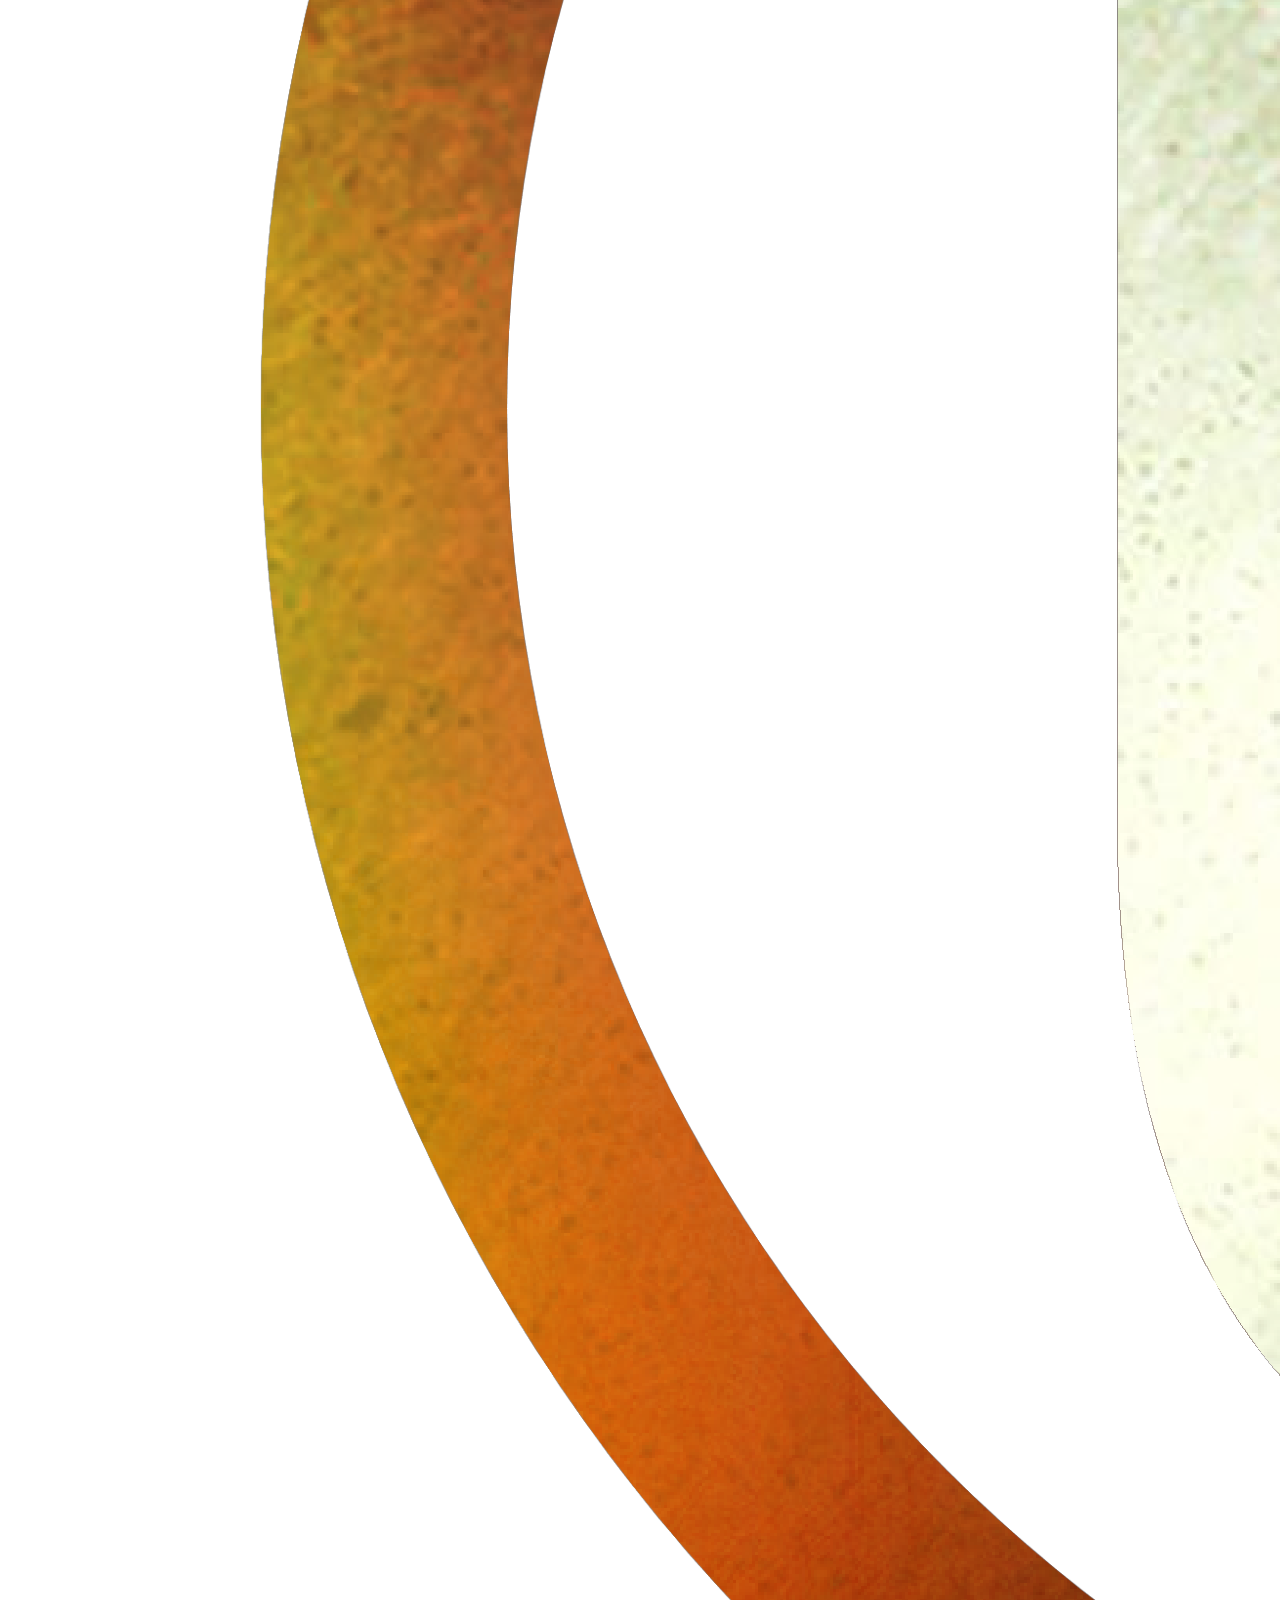
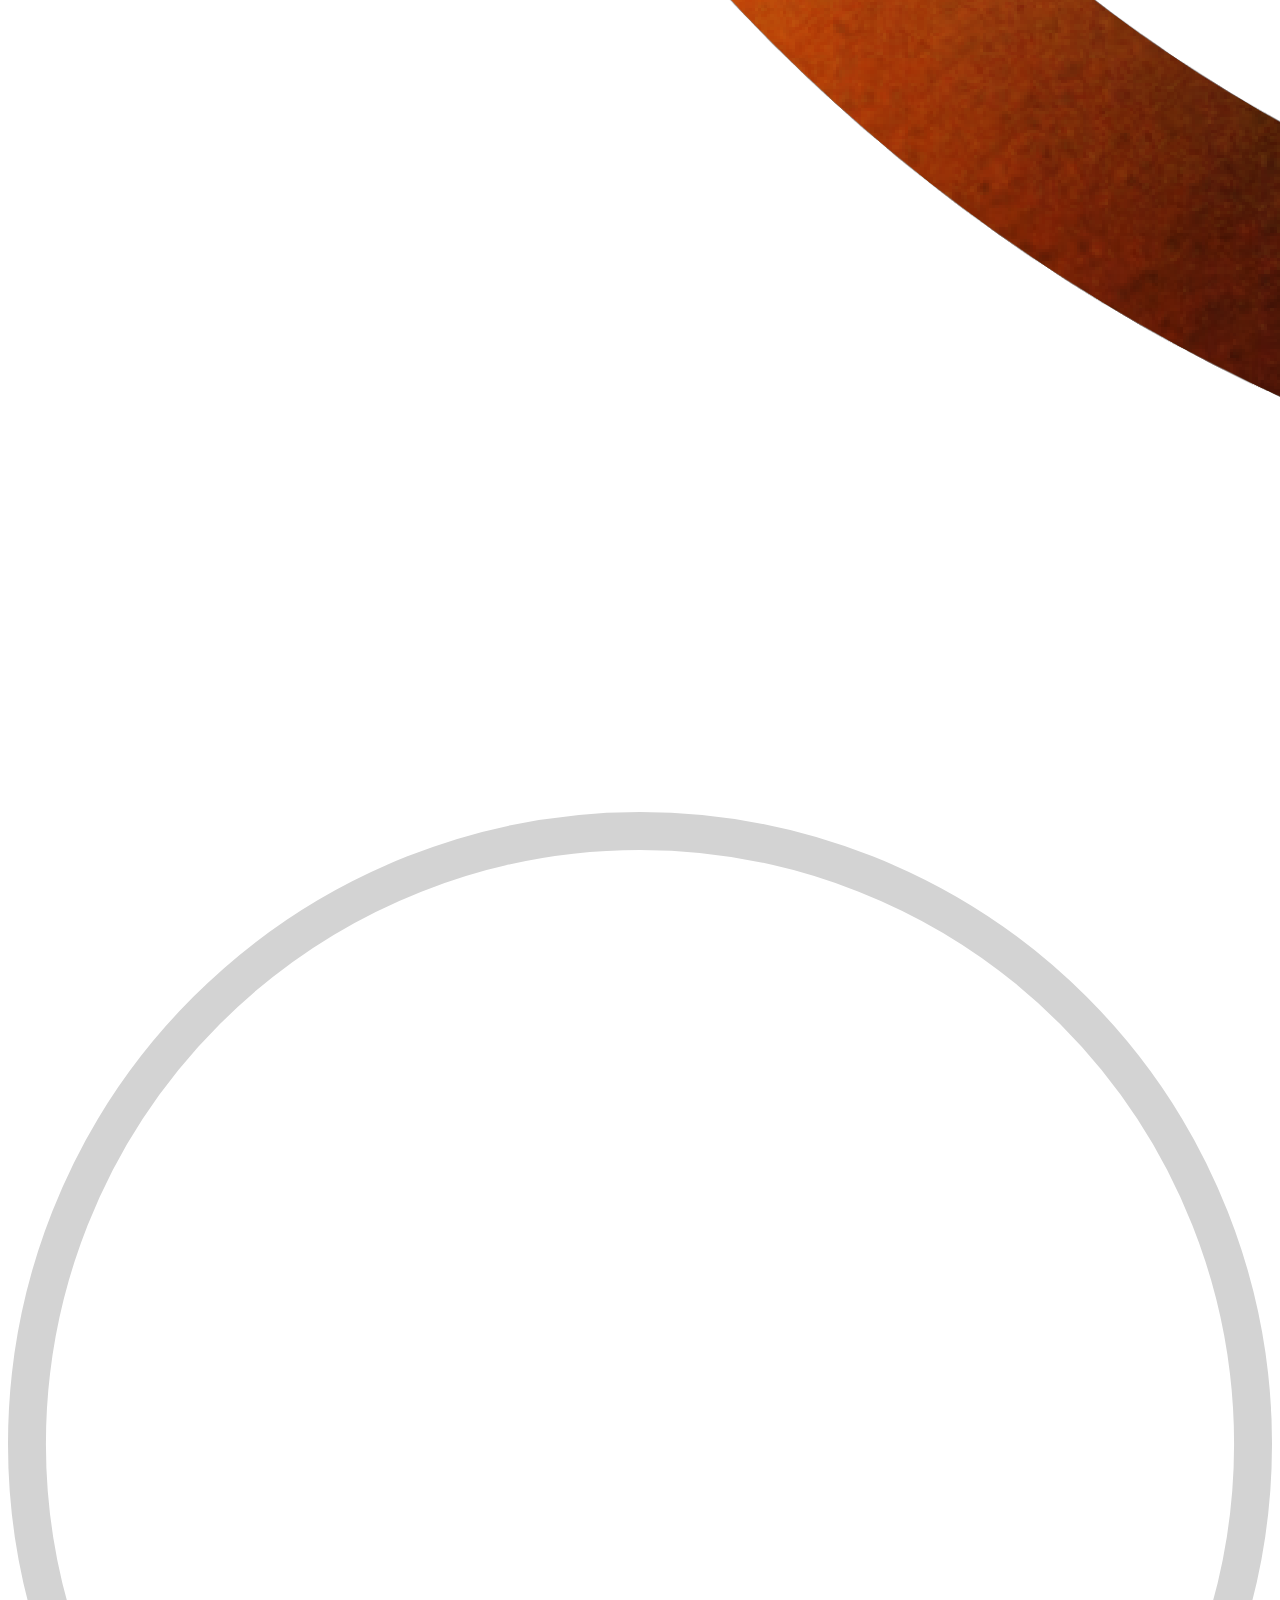
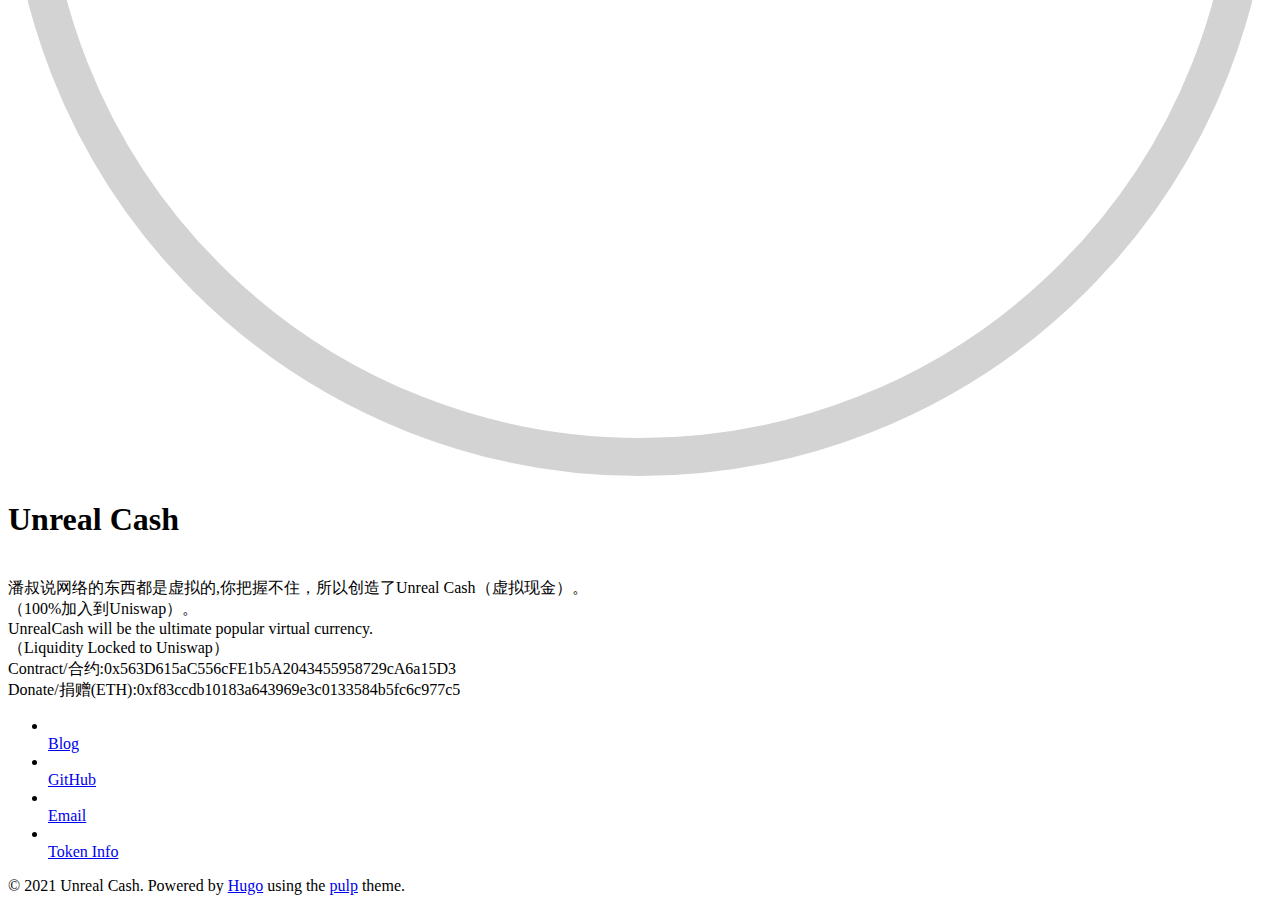
==== commit 090c2a9b: "rebuid site" ====
--- a/index.html
+++ b/index.html
@@ -29,8 +29,10 @@
 
   <meta property="og:title" content="Unreal Cash Offical" />
 <meta property="og:description" content="    &lt;div style=&#34;white-space: pre-line;&#34;&gt;
-    潘叔说网络的东西都是虚拟的,你把握不住，所以创造了Unreal Cash（虚拟现金）,并将100%加入到Uniswap。
-    UnrealCash will be the ultimate popular virtual currency.（Liquidity Locked to Uniswap）
+    潘叔说网络的东西都是虚拟的,你把握不住，所以创造了Unreal Cash（虚拟现金）。
+    （100%加入到Uniswap）。
+    UnrealCash will be the ultimate popular virtual currency.
+    （Liquidity Locked to Uniswap）
     Contract/合约:0x563D615aC556cFE1b5A2043455958729cA6a15D3
     Donate/捐赠(ETH):0xf83ccdb10183a643969e3c0133584b5fc6c977c5
     &lt;/div&gt;
@@ -40,8 +42,10 @@
 
 <meta itemprop="name" content="Unreal Cash Offical">
 <meta itemprop="description" content="    &lt;div style=&#34;white-space: pre-line;&#34;&gt;
-    潘叔说网络的东西都是虚拟的,你把握不住，所以创造了Unreal Cash（虚拟现金）,并将100%加入到Uniswap。
-    UnrealCash will be the ultimate popular virtual currency.（Liquidity Locked to Uniswap）
+    潘叔说网络的东西都是虚拟的,你把握不住，所以创造了Unreal Cash（虚拟现金）。
+    （100%加入到Uniswap）。
+    UnrealCash will be the ultimate popular virtual currency.
+    （Liquidity Locked to Uniswap）
     Contract/合约:0x563D615aC556cFE1b5A2043455958729cA6a15D3
     Donate/捐赠(ETH):0xf83ccdb10183a643969e3c0133584b5fc6c977c5
     &lt;/div&gt;
@@ -49,8 +53,10 @@
 <meta name="twitter:image" content="https://UnrealCash.github.io//img/logo_white.png"/>
 <meta name="twitter:title" content="Unreal Cash Offical"/>
 <meta name="twitter:description" content="    &lt;div style=&#34;white-space: pre-line;&#34;&gt;
-    潘叔说网络的东西都是虚拟的,你把握不住，所以创造了Unreal Cash（虚拟现金）,并将100%加入到Uniswap。
-    UnrealCash will be the ultimate popular virtual currency.（Liquidity Locked to Uniswap）
+    潘叔说网络的东西都是虚拟的,你把握不住，所以创造了Unreal Cash（虚拟现金）。
+    （100%加入到Uniswap）。
+    UnrealCash will be the ultimate popular virtual currency.
+    （Liquidity Locked to Uniswap）
     Contract/合约:0x563D615aC556cFE1b5A2043455958729cA6a15D3
     Donate/捐赠(ETH):0xf83ccdb10183a643969e3c0133584b5fc6c977c5
     &lt;/div&gt;
@@ -83,8 +89,10 @@
         
         <p>
               <div style="white-space: pre-line;">
-    潘叔说网络的东西都是虚拟的,你把握不住，所以创造了Unreal Cash（虚拟现金）,并将100%加入到Uniswap。
-    UnrealCash will be the ultimate popular virtual currency.（Liquidity Locked to Uniswap）
+    潘叔说网络的东西都是虚拟的,你把握不住，所以创造了Unreal Cash（虚拟现金）。
+    （100%加入到Uniswap）。
+    UnrealCash will be the ultimate popular virtual currency.
+    （Liquidity Locked to Uniswap）
     Contract/合约:0x563D615aC556cFE1b5A2043455958729cA6a15D3
     Donate/捐赠(ETH):0xf83ccdb10183a643969e3c0133584b5fc6c977c5
     </div>
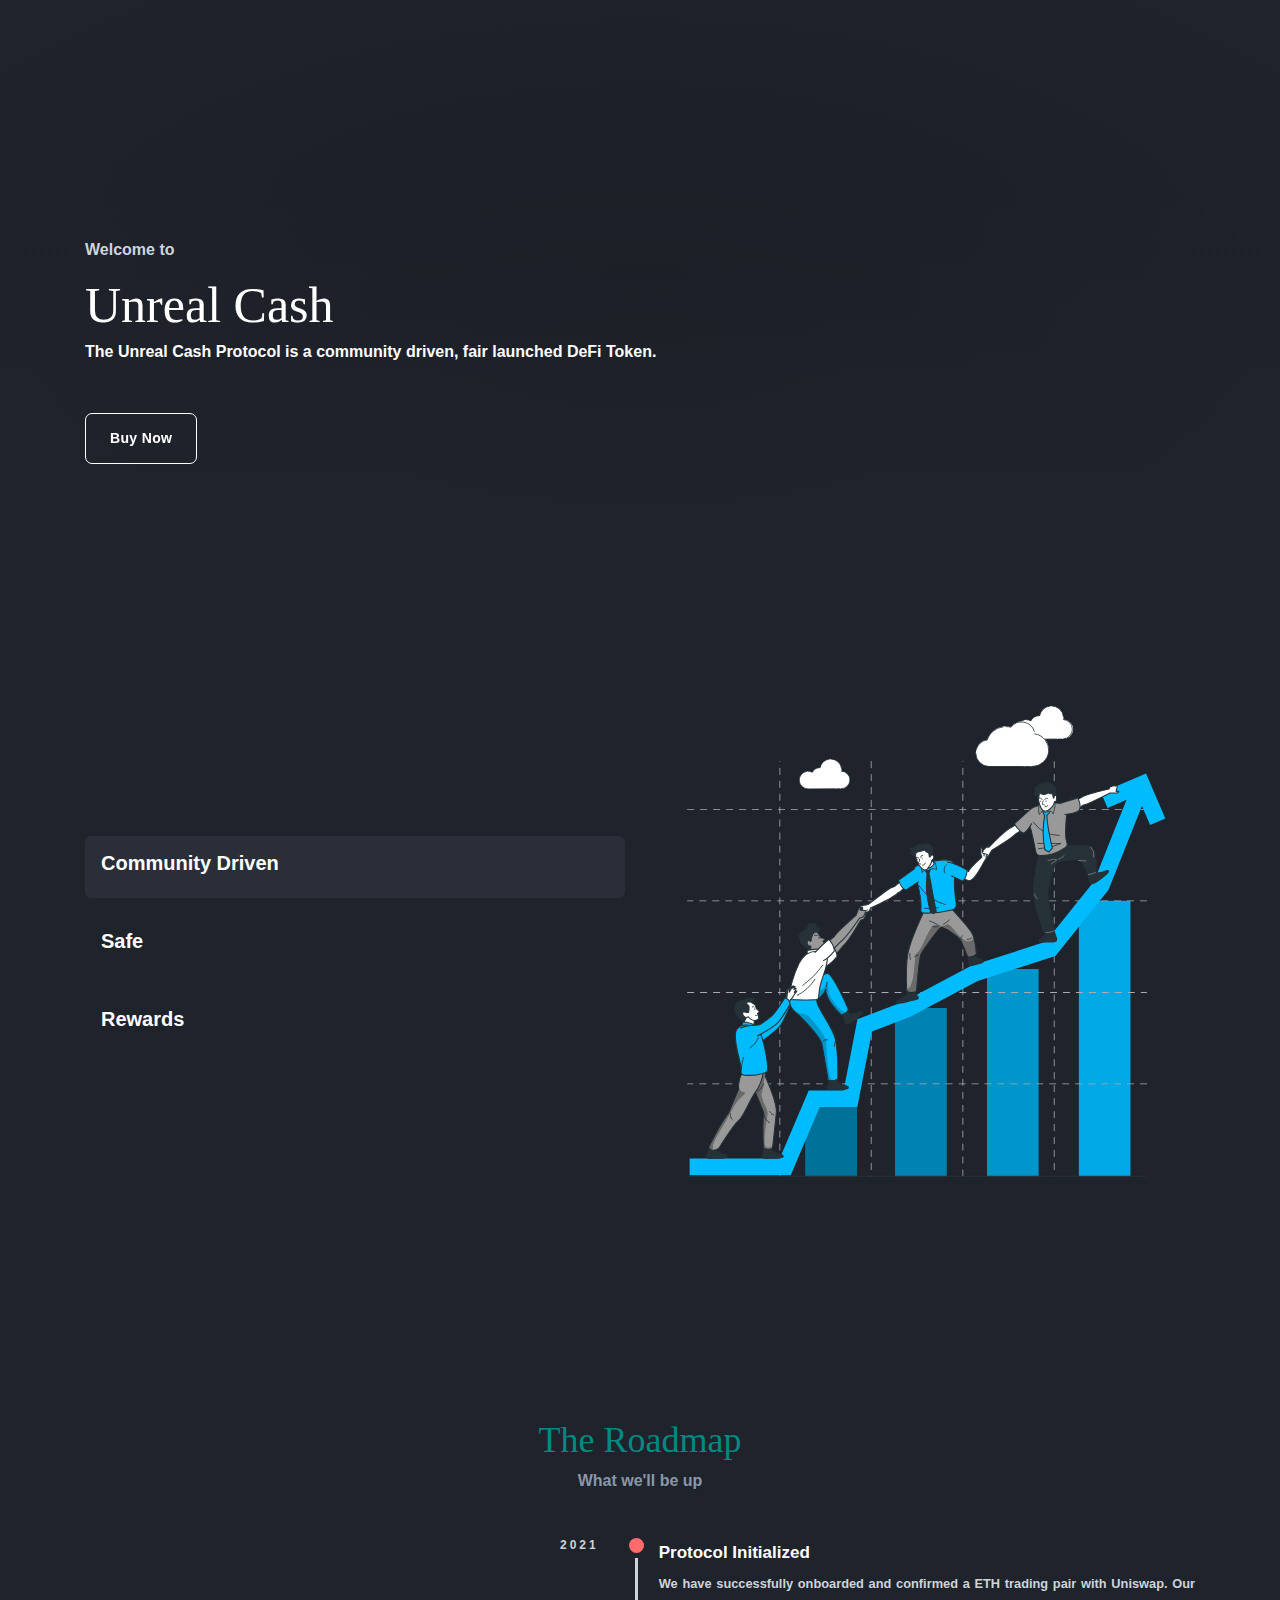
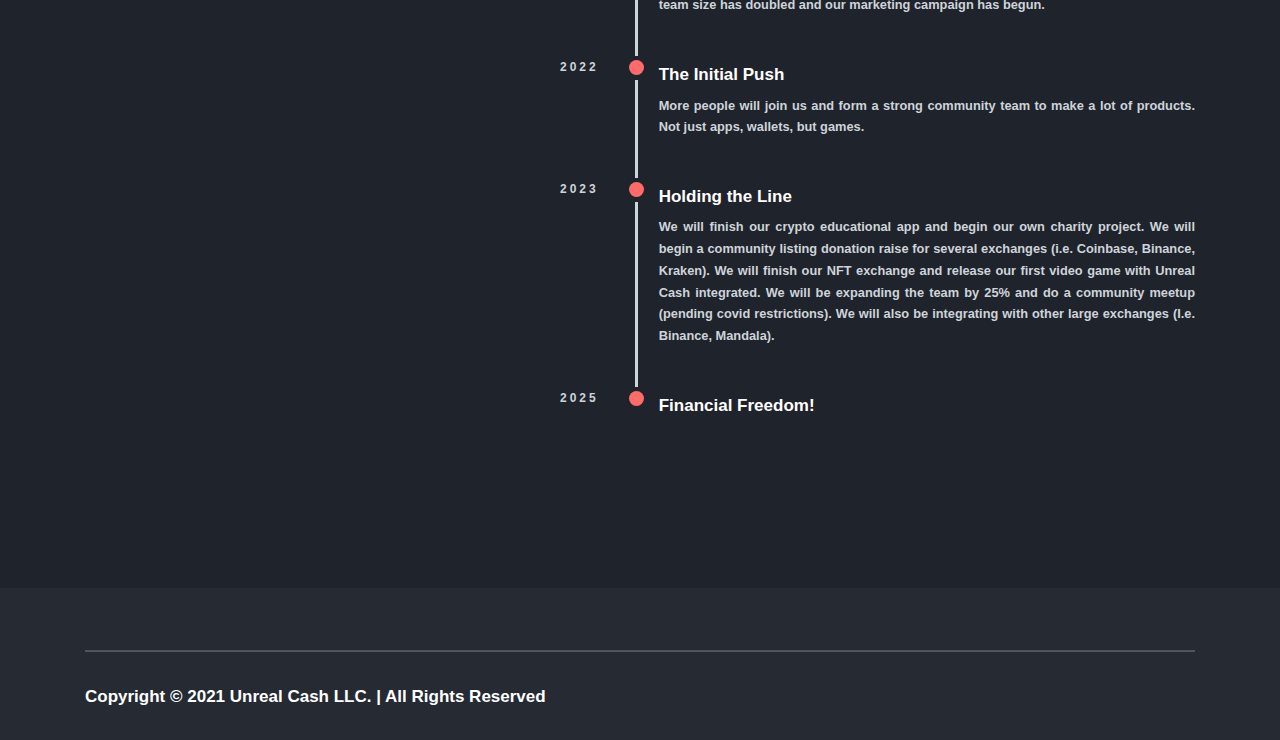
==== commit c950fe16: "rebuild" ====
--- a/index.html
+++ b/index.html
@@ -1,124 +1,161 @@
 <!DOCTYPE html>
 <html><head>
-	<meta name="generator" content="Hugo 0.83.1" />
-  <title>
-      
-          Unreal Cash Offical
-      
-  </title>
-  <meta charset="utf-8">
-  <meta http-equiv="X-UA-Compatible" content="IE=edge">
-  <meta name="viewport" content="width=device-width, initial-scale=1">
-  <meta name="author" content="Unreal Cash" />
-  <link rel="shortcut icon" type="image/x-icon" href="https://UnrealCash.github.io/img/logo_white.png">
+    <meta http-equiv="content-type" content="text/html; charset=UTF-8">
+    <meta charset="utf-8">
+    <title>Home | Unreal Cash</title>
+    <meta name="viewport" content="width=device-width, initial-scale=0.87, shrink-to-fit=no">
+    <meta name="description" content="The official home of Unreal Cash. The Unreal Cash Protocol is a community driven, fair launched DeFi Token. Three simple functions occur during each trade: Reflection, LP Acquisition, and Burn.">
+    <meta name="keywords" content="safemoon,safemars,safegalaxy,shib,shiba,kucoin,xrp,bonfire,diamondhold,gmr,vechain,elon,elongate,bitcoin,dogecoin,doge,defi,coinbase,coinmarketcap,coinmarket,bscscan,whitebit,coingecko,cryptocurrency,crypto,pancakeswap,dex,etherium,eth,btc">
+    <meta property="og:image" content="https://safemoon.net/img/social_thumb.png">
+    <meta property="og:image:type" content="image/png">
+    <meta property="og:image:width" content="1280">
+    <meta property="og:image:height" content="640">
+    <meta name="twitter:card" content="summary_large_image">
+    <meta name="twitter:description" content="The official home of Unreal Cash. The Unreal Cash Protocol is a community driven, fair launched DeFi Token. Three simple functions occur during each trade: Reflection, LP Acquisition, and Burn.">
+    <meta name="twitter:title" content="Home | Unreal Cash Protocol">
+    <meta name="twitter:site" content="@safemoon">
+    <link rel="shortcut icon" type="image/png" href="file:///D:/3R/Downloads/img/favicon.png">
+    <script src="index_files/jquery-3.js"></script>
+    <script src="index_files/chart.js"></script>
+    <script src="index_files/bootstrap.js"></script>
+    <meta name="next-head-count" content="17">
+    <link rel="preload" href="index_files/f770e2dce953ce42b1e6.css" as="style">
+    <link rel="stylesheet" href="index_files/f770e2dce953ce42b1e6.css" data-n-g="">
+    <link rel="preload" href="index_files/a11203b3425274505a95.css" as="style">
+    <link rel="stylesheet" href="index_files/a11203b3425274505a95.css" data-n-p=""><noscript data-n-css=""></noscript>
+    <link rel="preload" href="file:///D:/3R/Downloads/%E6%96%B0%E5%BB%BA%E6%96%87%E4%BB%B6%E5%A4%B9/Home%20Safemoon_files/webpack-ddce5bb3e143a00f642b.js" as="script">
+    <link rel="preload" href="file:///D:/3R/Downloads/%E6%96%B0%E5%BB%BA%E6%96%87%E4%BB%B6%E5%A4%B9/Home%20Safemoon_files/framework-44ddc888f4db0c68c97f.js" as="script">
+    <link rel="preload" href="file:///D:/3R/Downloads/%E6%96%B0%E5%BB%BA%E6%96%87%E4%BB%B6%E5%A4%B9/Home%20Safemoon_files/main-dd3b78443e106f85d875.js" as="script">
+    <link rel="preload" href="file:///D:/3R/Downloads/%E6%96%B0%E5%BB%BA%E6%96%87%E4%BB%B6%E5%A4%B9/Home%20Safemoon_files/_app-6bca976cd68800495b3f.js" as="script">
+    <link rel="preload" href="file:///D:/3R/Downloads/%E6%96%B0%E5%BB%BA%E6%96%87%E4%BB%B6%E5%A4%B9/Home%20Safemoon_files/b637e9a5-f8aecf6ed2afa2d28836.js" as="script">
+    <link rel="preload" href="file:///D:/3R/Downloads/%E6%96%B0%E5%BB%BA%E6%96%87%E4%BB%B6%E5%A4%B9/Home%20Safemoon_files/618-f2d41f681bcda6c30cb5.js" as="script">
+    <link rel="preload" href="file:///D:/3R/Downloads/%E6%96%B0%E5%BB%BA%E6%96%87%E4%BB%B6%E5%A4%B9/Home%20Safemoon_files/962-752cbb29cc8c7338a38d.js" as="script">
+    <link rel="preload" href="file:///D:/3R/Downloads/%E6%96%B0%E5%BB%BA%E6%96%87%E4%BB%B6%E5%A4%B9/Home%20Safemoon_files/865-8ee9511c739feee58a6a.js" as="script">
+    <link rel="preload" href="file:///D:/3R/Downloads/%E6%96%B0%E5%BB%BA%E6%96%87%E4%BB%B6%E5%A4%B9/Home%20Safemoon_files/440-07725e40f77170ecb8f0.js" as="script">
+    <link rel="preload" href="file:///D:/3R/Downloads/%E6%96%B0%E5%BB%BA%E6%96%87%E4%BB%B6%E5%A4%B9/Home%20Safemoon_files/223-e030c06cf4a54e801829.js" as="script">
+    <link rel="preload" href="file:///D:/3R/Downloads/%E6%96%B0%E5%BB%BA%E6%96%87%E4%BB%B6%E5%A4%B9/Home%20Safemoon_files/526-6433c35e7209787f4ee4.js" as="script">
+    <link rel="preload" href="file:///D:/3R/Downloads/%E6%96%B0%E5%BB%BA%E6%96%87%E4%BB%B6%E5%A4%B9/Home%20Safemoon_files/index-d759ce4bba2b1f59d25a.js" as="script">
+</head>
 
-  
-  
-  
-  
-  
-  <link rel="stylesheet" href="https://UnrealCash.github.io/style.min.39acacc5d2051426f655a6b7fbf4786fbd0fd8fffd09322c9b497ef0f7439b3f.css" integrity="sha256-OaysxdIFFCb2Vaa3&#43;/R4b70P2P/9CTIsm0l&#43;8PdDmz8=">
-  
-  
-  
-  <link rel="stylesheet" href="https://UnrealCash.github.io/style-dark.min.0a647fb6c07e04b77b54fa0515d0a683d39ecdb251dba960fe1f966f7ff36fc2.css" media="(prefers-color-scheme: dark)" integrity="sha256-CmR/tsB&#43;BLd7VPoFFdCmg9OezbJR26lg/h&#43;Wb3/zb8I=">
-  <link rel="stylesheet" href="https://use.fontawesome.com/releases/v5.8.1/css/all.css" integrity="sha384-50oBUHEmvpQ+1lW4y57PTFmhCaXp0ML5d60M1M7uH2+nqUivzIebhndOJK28anvf" crossorigin="anonymous">
+<body data-aos-easing="ease" data-aos-duration="2000" data-aos-delay="0">
+    <div id="__next">
+        <header>
+            <div class="particlesjs" id="tsparticles"><canvas style="width: 100%; height: 100%; pointer-events: none;" class="tsparticles-canvas-el" width="3417" height="1511"></canvas></div>
+            
+            <div class="container">
+                <div class="d-flex align-items-center header-row aos-init aos-animate" data-aos="fade-up" data-aos-offset="100" data-aos-delay="0">
+                    <div class="flex-fill w-100">
+                        <p class="text-light">Welcome to</p>
+                        <h1 class="bignumbers">Unreal Cash</h1>
+                        <p class="text-white mb-5">The Unreal Cash Protocol is a community driven, fair launched DeFi
+                            Token.<br></p><a class="btn btn-outline-white btn-lg px-4" href="How to Buy Unreal Cash.html">Buy
+                            Now </a>
+                    </div>
+                </div>
+            </div>
+        </header>
+        <div class="">
+            <div class="container" id="about" style="position:relative;z-index:1;background-color:#1f232b">
+                <div class="row medium-row align-items-lg-center">
+                    <div class="col-12 col-lg-6">
+                        <div class="nav flex-column nav-pills" id="about-tab"><a class="nav-link mb-3 active" id="team-tab-btn" data-toggle="pill" href="#team-tab">
+                                
+                                
+                            <h2>Community Driven</h2></a><a class="nav-link mb-3" id="pool-tab-btn" data-toggle="pill" href="#pool-tab">
+                                <h2>Safe</h2>
+                                
+                            </a><a class="nav-link mb-0" id="reward-tab-btn" data-toggle="pill" href="#reward-tab">
+                                <h2>Rewards</h2>
+                                
+                            </a></div>
+                    </div>
+                    <div class="col-12 col-lg-6">
+                        <div class="tab-content" id="v-pills-tabContent">
+                            <div class="tab-pane active" id="team-tab"><img src="index_files/team.svg" class="img-fluid"></div>
+                            <div class="tab-pane" id="pool-tab"><img src="index_files/vault-animate.svg" class="img-fluid"></div>
+                            <div class="tab-pane fade" id="reward-tab"><img src="index_files/statistics-animate.svg" class="img-fluid"></div>
+                        </div>
+                    </div>
+                </div>
+            </div>
+        </div>
+        <div class="" style="position:relative">
+            <div class="particles2js" id="tsparticles"><canvas style="width: 100%; height: 100%; pointer-events: none;" class="tsparticles-canvas-el" width="3417" height="2935"></canvas></div>
+            <div class="container py-5 spaceman" id="about">
+                <div class="row medium-row example-centered">
+                    <div class="col-md-12 example-title text-center mb-4">
+                        <h1 class="largenumbers text-info mb-0">The Roadmap</h1>
+                        <p class="text-muted">What we'll be up</p>
+                    </div>
+                    <div class="col-sm-12 col-lg-7 offset-lg-5">
+                        <ul class="timeline timeline-split">
+                            <li class="timeline-item">
+                                <div class="timeline-info text-light"><span>2021</span></div>
+                                <div class="timeline-marker"></div>
+                                <div class="timeline-content aos-init aos-animate" data-aos="fade-down">
+                                    <h3 class="timeline-title text-white">Protocol Initialized</h3>
+                                    <p class="text-light text-justify small">We
+ have successfully onboarded and confirmed a ETH trading pair with 
+Uniswap. Our team size has doubled and our marketing campaign has begun.
+ </p>
+                                </div>
+                            </li>
+                            <li class="timeline-item">
+                                <div class="timeline-info text-light"><span>2022</span></div>
+                                <div class="timeline-marker"></div>
+                                <div class="timeline-content aos-init aos-animate" data-aos="fade-down" data-aos-delay="150">
+                                    <h3 class="timeline-title text-white">The Initial Push</h3>
+                                    <p class="text-light text-justify small">More people will join us and form a strong community team to make a lot of products. Not just apps, wallets, but games.</p>
+                                </div>
+                            </li>
+                            <li class="timeline-item">
+                                <div class="timeline-info text-light"><span>2023</span></div>
+                                <div class="timeline-marker"></div>
+                                <div class="timeline-content aos-init aos-animate" data-aos="fade-down" data-aos-delay="300">
+                                    <h3 class="timeline-title text-white">Holding the Line</h3>
+                                    <p class="text-light text-justify small">We
+                                        will finish our crypto educational app and begin our own charity
+                                        project. We will begin a community listing donation raise for several
+                                        exchanges (i.e. Coinbase, Binance, Kraken). We will finish our NFT
+                                        exchange and release our first video game with Unreal Cash integrated. We
+                                        will be expanding the team by 25% and do a community meetup (pending
+                                        covid restrictions). We will also be integrating with other large
+                                        exchanges (I.e. Binance, Mandala).</p>
+                                </div>
+                            </li>
+                            <li class="timeline-item">
+                                <div class="timeline-info text-light"><span>2025</span></div>
+                                <div class="timeline-marker"></div>
+                                <div class="timeline-content aos-init aos-animate" data-aos="fade-down" data-aos-delay="450">
+                                    <h3 class="timeline-title text-white">Financial Freedom!</h3>
+                                    <p class="text-light text-justify small"></p>
+                                </div>
+                            </li>
+                        </ul>
+                    </div>
+                </div>
+            </div>
+        </div>
+        <div class="footer" id="footer">
+            <div class="container">
+                <hr>
+                <div class="row align-items-center">
+                    <div class="col">
+                        <h3 class="mb-0 text-white">Copyright © 2021 Unreal Cash LLC. | All Rights Reserved</h3>
+                    </div>
+                    <div></div>
+                </div>
+            </div>
+        </div>
+    </div>
+    <next-route-announcer>
+        <p aria-live="assertive" id="__next-route-announcer__" role="alert" style="border: 0px none; clip: rect(0px, 0px, 0px, 0px); height: 1px; margin: -1px; overflow: hidden; padding: 0px; position: absolute; width: 1px; white-space: nowrap; overflow-wrap: normal;">
+        </p>
+    </next-route-announcer>
+    <next-route-announcer>
+        <p aria-live="assertive" id="__next-route-announcer__" role="alert" style="border: 0px none; clip: rect(0px, 0px, 0px, 0px); height: 1px; margin: -1px; overflow: hidden; padding: 0px; position: absolute; width: 1px; white-space: nowrap; overflow-wrap: normal;">
+        </p>
+    </next-route-announcer>
 
-  
-  
 
-  <meta property="og:title" content="Unreal Cash Offical" />
-<meta property="og:description" content="    &lt;div style=&#34;white-space: pre-line;&#34;&gt;
-    潘叔说网络的东西都是虚拟的,你把握不住，所以创造了Unreal Cash（虚拟现金）。
-    （100%加入到Uniswap）。
-    UnrealCash will be the ultimate popular virtual currency.
-    （Liquidity Locked to Uniswap）
-    Contract/合约:0x563D615aC556cFE1b5A2043455958729cA6a15D3
-    Donate/捐赠(ETH):0xf83ccdb10183a643969e3c0133584b5fc6c977c5
-    &lt;/div&gt;
-    " />
-<meta property="og:type" content="website" />
-<meta property="og:url" content="https://UnrealCash.github.io/" />
-
-<meta itemprop="name" content="Unreal Cash Offical">
-<meta itemprop="description" content="    &lt;div style=&#34;white-space: pre-line;&#34;&gt;
-    潘叔说网络的东西都是虚拟的,你把握不住，所以创造了Unreal Cash（虚拟现金）。
-    （100%加入到Uniswap）。
-    UnrealCash will be the ultimate popular virtual currency.
-    （Liquidity Locked to Uniswap）
-    Contract/合约:0x563D615aC556cFE1b5A2043455958729cA6a15D3
-    Donate/捐赠(ETH):0xf83ccdb10183a643969e3c0133584b5fc6c977c5
-    &lt;/div&gt;
-    "><meta name="twitter:card" content="summary"/>
-<meta name="twitter:image" content="https://UnrealCash.github.io//img/logo_white.png"/>
-<meta name="twitter:title" content="Unreal Cash Offical"/>
-<meta name="twitter:description" content="    &lt;div style=&#34;white-space: pre-line;&#34;&gt;
-    潘叔说网络的东西都是虚拟的,你把握不住，所以创造了Unreal Cash（虚拟现金）。
-    （100%加入到Uniswap）。
-    UnrealCash will be the ultimate popular virtual currency.
-    （Liquidity Locked to Uniswap）
-    Contract/合约:0x563D615aC556cFE1b5A2043455958729cA6a15D3
-    Donate/捐赠(ETH):0xf83ccdb10183a643969e3c0133584b5fc6c977c5
-    &lt;/div&gt;
-    "/>
-
-  <!--[if lte IE 9]>
-  <script src="https://cdnjs.cloudflare.com/ajax/libs/classlist/1.1.20170427/classList.min.js"></script>
-  <![endif]-->
-
-  <!--[if lt IE 9]>
-  <script src="https://cdn.jsdelivr.net/npm/html5shiv@3.7.3/dist/html5shiv.min.js"></script>
-  <script src="https://cdn.jsdelivr.net/npm/respond.js@1.4.2/dest/respond.min.js"></script>
-  <![endif]-->
-
-  
-  
-</head>
-<body>
-    <div id="profileContainer">
-      <div id="profile">
-        <header>
-          
-          <div class="avatar">
-            <img class="avatarMask" src="https://UnrealCash.github.io/img/logo_white.png" alt="">
-            <img src="https://UnrealCash.github.io/img/avatar-border.svg" class="avatar-border" alt="">
-          </div>
-          
-          <h1 class="author">Unreal Cash</h1>
-        </header>
-        
-        <p>
-              <div style="white-space: pre-line;">
-    潘叔说网络的东西都是虚拟的,你把握不住，所以创造了Unreal Cash（虚拟现金）。
-    （100%加入到Uniswap）。
-    UnrealCash will be the ultimate popular virtual currency.
-    （Liquidity Locked to Uniswap）
-    Contract/合约:0x563D615aC556cFE1b5A2043455958729cA6a15D3
-    Donate/捐赠(ETH):0xf83ccdb10183a643969e3c0133584b5fc6c977c5
-    </div>
-    
-        </p>
-        
-        <nav>
-          <ul>
-            
-            <li><a href="https://UnrealCash.github.io/blog/" aria-label="blog"><i class='fa fa-book-open fa-lg'></i><br>Blog</a></li>
-            
-            <li><a href="https://github.com/unrealcash" aria-label="github"><i class='fab fa-github fa-lg'></i><br>GitHub</a></li>
-            
-            <li><a href="mailto:unreal_cash@outlook.com" aria-label="email"><i class='fa fa-envelope fa-lg'></i><br>Email</a></li>
-            
-            <li><a href="https://bit.ly/3wcMz3H" aria-label="Token Info"><i class='fa fa-question-circle fa-lg'></i><br>Token Info</a></li>
-            
-          </ul>
-        </nav>
-      </div>
-    </div><footer>
-  <p>
-  &copy; 2021 Unreal Cash.
-  Powered by <a href="https://gohugo.io/">Hugo</a>
-  using the <a href="https://github.com/koirand/pulp/">pulp</a> theme.
-  </p>
-</footer>
-</body>
-</html>
+</body></html>--- a/index_files/f770e2dce953ce42b1e6.css
+++ b/index_files/f770e2dce953ce42b1e6.css
@@ -0,0 +1,13 @@
+@charset "UTF-8";@font-face{font-family:OpenSans-Light;src:url(/_next/static/media/OpenSans-Light.3d5923f94fc319b5652a7feb9dfa2b28.ttf)}@font-face{font-family:Montserrat-Bold;src:url(/_next/static/media/Montserrat-Bold.a6bc51efd33e2f7f1b95d90fcb6d5991.otf)}@font-face{font-family:Montserrat-Thin;src:url(/_next/static/media/Montserrat-Light.8c76b7212dc89231470116810c5d4af4.otf)}@font-face{font-family:Oribtron;src:url(/_next/static/media/Orbitron.bd8d17ef6f6e5eafa679dae51fa1f540.ttf)}@font-face{font-family:atmospheric;src:url(/_next/static/media/atmospheric.f7d9830b308ca5f8ee223be69efa1355.ttf)}body,html{padding:0;margin:0;font-family:Montserrat-Thin,-apple-system,BlinkMacSystemFont,Segoe UI,Roboto,Oxygen,Ubuntu,Cantarell,Fira Sans,Droid Sans,Helvetica Neue,sans-serif!important;background-color:#1f232b!important}a{color:inherit}*{box-sizing:border-box}canvas{display:block}p{font-weight:900!important}h1,h2,h3,h4,h5{color:#fff!important}header{position:relative;background-color:#1b1e25}header:before{background:url(/_next/static/media/earth.cbae4ad9ac2950fa826c1943e21d9c14.png) bottom -100px center no-repeat;z-index:1}header:after,header:before{content:" ";position:absolute;left:0;top:0;bottom:0;width:100%}header:after{z-index:2;background:linear-gradient(180deg,transparent 27%,#1f232b),radial-gradient(farthest-corner,transparent 0,#1f232b 100%)}header.small-header.hide-bg:after,header.small-header.hide-bg:before{background:0 0!important;display:none}header .header-row{position:relative;min-height:600px!important;z-index:5!important;padding-top:100px}header.small-header .header-row{min-height:500px}header.small-header:after{min-height:500px!important}header .header-stats{position:relative;z-index:999!important}tr.bg-danger,tr.bg-success{background-color:transparent!important}tr.bg-success:hover{background-color:rgba(45,206,137,.13333333333333333)!important}tr.bg-danger:hover{background-color:rgba(245,54,92,.13333333333333333)!important}@media(max-width:991.98px){.spaceman-right:before,.spaceman:before{opacity:.3;left:0}.mouseicon{display:none!important}.custom-navbar{position:fixed;left:-300px;width:300px;top:0;height:100vh!important;background-color:#292e38;padding-top:50px;justify-content:flex-start!important;z-index:1001;transition:all .2s ease-in}.custom-navbar.open{left:0;height:100vh;z-index:1001!important}.custom-nav .custom-navbar a:not(.navbrand){width:100%;height:50px;line-height:50px}}@-webkit-keyframes spaceman-bounce{0%{transform:translate(0)}50%{transform:translateY(35px)}to{transform:translate(0)}}@keyframes spaceman-bounce{0%{transform:translate(0)}50%{transform:translateY(35px)}to{transform:translate(0)}}@-webkit-keyframes pulse-info{0%{box-shadow:0 0 0 0 #11adef}to{box-shadow:0 0 0 15px transparent}}@keyframes pulse-info{0%{box-shadow:0 0 0 0 #11adef}to{box-shadow:0 0 0 15px transparent}}@-webkit-keyframes pulse-danger{0%{box-shadow:0 0 0 0 red}to{box-shadow:0 0 0 15px transparent}}@keyframes pulse-danger{0%{box-shadow:0 0 0 0 red}to{box-shadow:0 0 0 15px transparent}}@-webkit-keyframes bounce{0%{transform:translateY(0)}50%{transform:translateY(7px)}to{transform:translateY(0)}}@keyframes bounce{0%{transform:translateY(0)}50%{transform:translateY(7px)}to{transform:translateY(0)}}@media only screen and (min-width:1170px){.vertical-timeline--two-columns .vertical-timeline-element-icon{width:30px!important;height:30px!important;left:50%!important;margin-left:-15px!important;background-color:#11cdef!important}.vertical-timeline-element{margin:0!important}}@media(max-width:991.98px){.buy-link{width:100%}.navbar-horizontal .navbar-collapse.collapsing,.navbar-horizontal .navbar-collapse.show{background:#292e38}.navbar-horizontal .navbar-nav .nav-link{padding:.625rem 0;color:#fff!important}.navbar-horizontal .navbar-collapse .navbar-toggler span{position:absolute;display:block;width:100%;height:2px;opacity:1;border-radius:2px;background:#fff}}a.text-info:hover{color:#00c2b5!important}a.text-primary:hover{color:#6a80ff!important}::-webkit-scrollbar{width:14px;background-color:#292e38}::-webkit-scrollbar-thumb{background-color:hsla(0,0%,100%,.1)}::-webkit-scrollbar-thumb,::-webkit-scrollbar-track-piece{background-clip:padding-box;border:3px solid transparent;border-radius:15px}::-webkit-scrollbar-track-piece{background-color:transparent}/*!* Bootstrap v5.0.0-beta3 (https://getbootstrap.com/)
+* Copyright 2011-2021 The Bootstrap Authors
+* Copyright 2011-2021 Twitter, Inc.
+* Licensed under MIT (https://github.com/twbs/bootstrap/blob/main/LICENSE)*/:root{--bs-blue:#0d6efd;--bs-indigo:#6610f2;--bs-purple:#6f42c1;--bs-pink:#d63384;--bs-red:#dc3545;--bs-orange:#fd7e14;--bs-yellow:#ffc107;--bs-green:#198754;--bs-teal:#20c997;--bs-cyan:#0dcaf0;--bs-white:#fff;--bs-gray:#6c757d;--bs-gray-dark:#343a40;--bs-primary:#0d6efd;--bs-secondary:#6c757d;--bs-success:#198754;--bs-info:#0dcaf0;--bs-warning:#ffc107;--bs-danger:#dc3545;--bs-light:#f8f9fa;--bs-dark:#212529;--bs-font-sans-serif:system-ui,-apple-system,"Segoe UI",Roboto,"Helvetica Neue",Arial,"Noto Sans","Liberation Sans",sans-serif,"Apple Color Emoji","Segoe UI Emoji","Segoe UI Symbol","Noto Color Emoji";--bs-font-monospace:SFMono-Regular,Menlo,Monaco,Consolas,"Liberation Mono","Courier New",monospace;--bs-gradient:linear-gradient(180deg,hsla(0,0%,100%,0.15),hsla(0,0%,100%,0))}@media(prefers-reduced-motion:no-preference){:root{scroll-behavior:smooth}}body{font-family:var(--bs-font-sans-serif);color:#212529;background-color:#fff;-webkit-text-size-adjust:100%;-webkit-tap-highlight-color:transparent}hr{margin:1rem 0;color:inherit;background-color:currentColor;opacity:.25}hr:not([size]){height:1px}.h1,.h2,.h3,.h4,.h5,.h6,h1,h2,h3,h4,h5,h6{margin-top:0;font-weight:500;line-height:1.2}.h1,h1{font-size:calc(1.375rem + 1.5vw)}@media(min-width:1200px){.h1,h1{font-size:2.5rem}}.h2,h2{font-size:calc(1.325rem + .9vw)}@media(min-width:1200px){.h2,h2{font-size:2rem}}.h3,h3{font-size:calc(1.3rem + .6vw)}@media(min-width:1200px){.h3,h3{font-size:1.75rem}}.h4,h4{font-size:calc(1.275rem + .3vw)}@media(min-width:1200px){.h4,h4{font-size:1.5rem}}.h5,h5{font-size:1.25rem}.h6,h6{font-size:1rem}abbr[data-bs-original-title],abbr[title]{-webkit-text-decoration:underline dotted;text-decoration:underline dotted;cursor:help;-webkit-text-decoration-skip-ink:none;text-decoration-skip-ink:none}ol,ul{padding-left:2rem}dt{font-weight:700}.small,small{font-size:.875em}sub,sup{font-size:.75em}a{color:#0d6efd;text-decoration:underline}a:hover{color:#0a58ca}a:not([href]):not([class]),a:not([href]):not([class]):hover{color:inherit;text-decoration:none}code,kbd,pre,samp{font-family:var(--bs-font-monospace);direction:ltr;unicode-bidi:bidi-override}code,pre{font-size:.875em}code{color:#d63384}kbd{font-size:.875em;border-radius:.2rem}kbd kbd{font-size:1em;font-weight:700}img,svg{vertical-align:middle}table{caption-side:bottom}caption{padding-top:.5rem;padding-bottom:.5rem;color:#6c757d}th{text-align:-webkit-match-parent}tbody,td,tfoot,th,thead,tr{border:0 solid;border-color:inherit}button:focus:not(:focus-visible){outline:0}[role=button]{cursor:pointer}select:disabled{opacity:1}[list]::-webkit-calendar-picker-indicator{display:none}::-moz-focus-inner{padding:0;border-style:none}legend{float:left;font-size:calc(1.275rem + .3vw)}@media(min-width:1200px){legend{font-size:1.5rem}}legend+*{clear:left}::-webkit-datetime-edit-day-field,::-webkit-datetime-edit-fields-wrapper,::-webkit-datetime-edit-hour-field,::-webkit-datetime-edit-minute,::-webkit-datetime-edit-month-field,::-webkit-datetime-edit-text,::-webkit-datetime-edit-year-field{padding:0}::-webkit-inner-spin-button{height:auto}[type=search]{-webkit-appearance:textfield}::-webkit-search-decoration{-webkit-appearance:none}::-webkit-color-swatch-wrapper{padding:0}::file-selector-button{font:inherit}iframe{border:0}.display-1{font-size:calc(1.625rem + 4.5vw);font-weight:300;line-height:1.2}@media(min-width:1200px){.display-1{font-size:5rem}}.display-2{font-size:calc(1.575rem + 3.9vw);font-weight:300;line-height:1.2}@media(min-width:1200px){.display-2{font-size:4.5rem}}.display-3{font-size:calc(1.525rem + 3.3vw);font-weight:300;line-height:1.2}@media(min-width:1200px){.display-3{font-size:4rem}}.display-4{font-size:calc(1.475rem + 2.7vw);font-weight:300;line-height:1.2}@media(min-width:1200px){.display-4{font-size:3.5rem}}.display-5{font-size:calc(1.425rem + 2.1vw);font-weight:300;line-height:1.2}@media(min-width:1200px){.display-5{font-size:3rem}}.display-6{font-size:calc(1.375rem + 1.5vw);font-weight:300;line-height:1.2}@media(min-width:1200px){.display-6{font-size:2.5rem}}.initialism{font-size:.875em}.blockquote>:last-child{margin-bottom:0}.blockquote-footer{margin-top:-1rem;margin-bottom:1rem;font-size:.875em;color:#6c757d}.blockquote-footer:before{content:"— "}.img-thumbnail{background-color:#fff;border-radius:.25rem}.figure-caption{font-size:.875em;color:#6c757d}.container,.container-fluid,.container-lg,.container-md,.container-sm,.container-xl,.container-xxl{width:100%;padding-right:var(--bs-gutter-x,.75rem);padding-left:var(--bs-gutter-x,.75rem);margin-right:auto;margin-left:auto}@media(min-width:1400px){.container,.container-lg,.container-md,.container-sm,.container-xl,.container-xxl{max-width:1320px}}.row{--bs-gutter-x:1.5rem;--bs-gutter-y:0;margin-top:calc(var(--bs-gutter-y) * -1);margin-right:calc(var(--bs-gutter-x)/-2);margin-left:calc(var(--bs-gutter-x)/-2)}.row>*{flex-shrink:0;width:100%;max-width:100%;padding-right:calc(var(--bs-gutter-x)/2);padding-left:calc(var(--bs-gutter-x)/2);margin-top:var(--bs-gutter-y)}.col{flex:1 0}.row-cols-auto>*{flex:0 0 auto;width:auto}.row-cols-1>*{flex:0 0 auto;width:100%}.row-cols-2>*{flex:0 0 auto;width:50%}.row-cols-3>*{flex:0 0 auto;width:33.3333333333%}.row-cols-4>*{flex:0 0 auto;width:25%}.row-cols-5>*{flex:0 0 auto;width:20%}.row-cols-6>*{flex:0 0 auto;width:16.6666666667%}.col-1{flex:0 0 auto;width:8.3333333333%}.col-2{flex:0 0 auto;width:16.6666666667%}.col-3{flex:0 0 auto;width:25%}.col-4{flex:0 0 auto;width:33.3333333333%}.col-5{flex:0 0 auto;width:41.6666666667%}.col-6{flex:0 0 auto;width:50%}.col-7{flex:0 0 auto;width:58.3333333333%}.col-8{flex:0 0 auto;width:66.6666666667%}.col-9{flex:0 0 auto;width:75%}.col-10{flex:0 0 auto;width:83.3333333333%}.col-11{flex:0 0 auto;width:91.6666666667%}.col-12{flex:0 0 auto;width:100%}.offset-1{margin-left:8.3333333333%}.offset-2{margin-left:16.6666666667%}.offset-4{margin-left:33.3333333333%}.offset-5{margin-left:41.6666666667%}.offset-7{margin-left:58.3333333333%}.offset-8{margin-left:66.6666666667%}.offset-10{margin-left:83.3333333333%}.offset-11{margin-left:91.6666666667%}.g-0,.gx-0{--bs-gutter-x:0}.g-0,.gy-0{--bs-gutter-y:0}.g-1,.gx-1{--bs-gutter-x:0.25rem}.g-1,.gy-1{--bs-gutter-y:0.25rem}.g-2,.gx-2{--bs-gutter-x:0.5rem}.g-2,.gy-2{--bs-gutter-y:0.5rem}.g-3,.gx-3{--bs-gutter-x:1rem}.g-3,.gy-3{--bs-gutter-y:1rem}.g-4,.gx-4{--bs-gutter-x:1.5rem}.g-4,.gy-4{--bs-gutter-y:1.5rem}.g-5,.gx-5{--bs-gutter-x:3rem}.g-5,.gy-5{--bs-gutter-y:3rem}@media(min-width:576px){.col-sm{flex:1 0}.row-cols-sm-auto>*{flex:0 0 auto;width:auto}.row-cols-sm-1>*{flex:0 0 auto;width:100%}.row-cols-sm-2>*{flex:0 0 auto;width:50%}.row-cols-sm-3>*{flex:0 0 auto;width:33.3333333333%}.row-cols-sm-4>*{flex:0 0 auto;width:25%}.row-cols-sm-5>*{flex:0 0 auto;width:20%}.row-cols-sm-6>*{flex:0 0 auto;width:16.6666666667%}.col-sm-auto{flex:0 0 auto;width:auto}.col-sm-1{flex:0 0 auto;width:8.3333333333%}.col-sm-2{flex:0 0 auto;width:16.6666666667%}.col-sm-3{flex:0 0 auto;width:25%}.col-sm-4{flex:0 0 auto;width:33.3333333333%}.col-sm-5{flex:0 0 auto;width:41.6666666667%}.col-sm-6{flex:0 0 auto;width:50%}.col-sm-7{flex:0 0 auto;width:58.3333333333%}.col-sm-8{flex:0 0 auto;width:66.6666666667%}.col-sm-9{flex:0 0 auto;width:75%}.col-sm-10{flex:0 0 auto;width:83.3333333333%}.col-sm-11{flex:0 0 auto;width:91.6666666667%}.col-sm-12{flex:0 0 auto;width:100%}.offset-sm-0{margin-left:0}.offset-sm-1{margin-left:8.3333333333%}.offset-sm-2{margin-left:16.6666666667%}.offset-sm-3{margin-left:25%}.offset-sm-4{margin-left:33.3333333333%}.offset-sm-5{margin-left:41.6666666667%}.offset-sm-6{margin-left:50%}.offset-sm-7{margin-left:58.3333333333%}.offset-sm-8{margin-left:66.6666666667%}.offset-sm-9{margin-left:75%}.offset-sm-10{margin-left:83.3333333333%}.offset-sm-11{margin-left:91.6666666667%}.g-sm-0,.gx-sm-0{--bs-gutter-x:0}.g-sm-0,.gy-sm-0{--bs-gutter-y:0}.g-sm-1,.gx-sm-1{--bs-gutter-x:0.25rem}.g-sm-1,.gy-sm-1{--bs-gutter-y:0.25rem}.g-sm-2,.gx-sm-2{--bs-gutter-x:0.5rem}.g-sm-2,.gy-sm-2{--bs-gutter-y:0.5rem}.g-sm-3,.gx-sm-3{--bs-gutter-x:1rem}.g-sm-3,.gy-sm-3{--bs-gutter-y:1rem}.g-sm-4,.gx-sm-4{--bs-gutter-x:1.5rem}.g-sm-4,.gy-sm-4{--bs-gutter-y:1.5rem}.g-sm-5,.gx-sm-5{--bs-gutter-x:3rem}.g-sm-5,.gy-sm-5{--bs-gutter-y:3rem}}@media(min-width:768px){.col-md{flex:1 0}.row-cols-md-auto>*{flex:0 0 auto;width:auto}.row-cols-md-1>*{flex:0 0 auto;width:100%}.row-cols-md-2>*{flex:0 0 auto;width:50%}.row-cols-md-3>*{flex:0 0 auto;width:33.3333333333%}.row-cols-md-4>*{flex:0 0 auto;width:25%}.row-cols-md-5>*{flex:0 0 auto;width:20%}.row-cols-md-6>*{flex:0 0 auto;width:16.6666666667%}.col-md-auto{flex:0 0 auto;width:auto}.col-md-1{flex:0 0 auto;width:8.3333333333%}.col-md-2{flex:0 0 auto;width:16.6666666667%}.col-md-3{flex:0 0 auto;width:25%}.col-md-4{flex:0 0 auto;width:33.3333333333%}.col-md-5{flex:0 0 auto;width:41.6666666667%}.col-md-6{flex:0 0 auto;width:50%}.col-md-7{flex:0 0 auto;width:58.3333333333%}.col-md-8{flex:0 0 auto;width:66.6666666667%}.col-md-9{flex:0 0 auto;width:75%}.col-md-10{flex:0 0 auto;width:83.3333333333%}.col-md-11{flex:0 0 auto;width:91.6666666667%}.col-md-12{flex:0 0 auto;width:100%}.offset-md-0{margin-left:0}.offset-md-1{margin-left:8.3333333333%}.offset-md-2{margin-left:16.6666666667%}.offset-md-3{margin-left:25%}.offset-md-4{margin-left:33.3333333333%}.offset-md-5{margin-left:41.6666666667%}.offset-md-6{margin-left:50%}.offset-md-7{margin-left:58.3333333333%}.offset-md-8{margin-left:66.6666666667%}.offset-md-9{margin-left:75%}.offset-md-10{margin-left:83.3333333333%}.offset-md-11{margin-left:91.6666666667%}.g-md-0,.gx-md-0{--bs-gutter-x:0}.g-md-0,.gy-md-0{--bs-gutter-y:0}.g-md-1,.gx-md-1{--bs-gutter-x:0.25rem}.g-md-1,.gy-md-1{--bs-gutter-y:0.25rem}.g-md-2,.gx-md-2{--bs-gutter-x:0.5rem}.g-md-2,.gy-md-2{--bs-gutter-y:0.5rem}.g-md-3,.gx-md-3{--bs-gutter-x:1rem}.g-md-3,.gy-md-3{--bs-gutter-y:1rem}.g-md-4,.gx-md-4{--bs-gutter-x:1.5rem}.g-md-4,.gy-md-4{--bs-gutter-y:1.5rem}.g-md-5,.gx-md-5{--bs-gutter-x:3rem}.g-md-5,.gy-md-5{--bs-gutter-y:3rem}}@media(min-width:992px){.col-lg{flex:1 0}.row-cols-lg-auto>*{flex:0 0 auto;width:auto}.row-cols-lg-1>*{flex:0 0 auto;width:100%}.row-cols-lg-2>*{flex:0 0 auto;width:50%}.row-cols-lg-3>*{flex:0 0 auto;width:33.3333333333%}.row-cols-lg-4>*{flex:0 0 auto;width:25%}.row-cols-lg-5>*{flex:0 0 auto;width:20%}.row-cols-lg-6>*{flex:0 0 auto;width:16.6666666667%}.col-lg-auto{flex:0 0 auto;width:auto}.col-lg-1{flex:0 0 auto;width:8.3333333333%}.col-lg-2{flex:0 0 auto;width:16.6666666667%}.col-lg-3{flex:0 0 auto;width:25%}.col-lg-4{flex:0 0 auto;width:33.3333333333%}.col-lg-5{flex:0 0 auto;width:41.6666666667%}.col-lg-6{flex:0 0 auto;width:50%}.col-lg-7{flex:0 0 auto;width:58.3333333333%}.col-lg-8{flex:0 0 auto;width:66.6666666667%}.col-lg-9{flex:0 0 auto;width:75%}.col-lg-10{flex:0 0 auto;width:83.3333333333%}.col-lg-11{flex:0 0 auto;width:91.6666666667%}.col-lg-12{flex:0 0 auto;width:100%}.offset-lg-0{margin-left:0}.offset-lg-1{margin-left:8.3333333333%}.offset-lg-2{margin-left:16.6666666667%}.offset-lg-3{margin-left:25%}.offset-lg-4{margin-left:33.3333333333%}.offset-lg-5{margin-left:41.6666666667%}.offset-lg-6{margin-left:50%}.offset-lg-7{margin-left:58.3333333333%}.offset-lg-8{margin-left:66.6666666667%}.offset-lg-9{margin-left:75%}.offset-lg-10{margin-left:83.3333333333%}.offset-lg-11{margin-left:91.6666666667%}.g-lg-0,.gx-lg-0{--bs-gutter-x:0}.g-lg-0,.gy-lg-0{--bs-gutter-y:0}.g-lg-1,.gx-lg-1{--bs-gutter-x:0.25rem}.g-lg-1,.gy-lg-1{--bs-gutter-y:0.25rem}.g-lg-2,.gx-lg-2{--bs-gutter-x:0.5rem}.g-lg-2,.gy-lg-2{--bs-gutter-y:0.5rem}.g-lg-3,.gx-lg-3{--bs-gutter-x:1rem}.g-lg-3,.gy-lg-3{--bs-gutter-y:1rem}.g-lg-4,.gx-lg-4{--bs-gutter-x:1.5rem}.g-lg-4,.gy-lg-4{--bs-gutter-y:1.5rem}.g-lg-5,.gx-lg-5{--bs-gutter-x:3rem}.g-lg-5,.gy-lg-5{--bs-gutter-y:3rem}}@media(min-width:1200px){.col-xl{flex:1 0}.row-cols-xl-auto>*{flex:0 0 auto;width:auto}.row-cols-xl-1>*{flex:0 0 auto;width:100%}.row-cols-xl-2>*{flex:0 0 auto;width:50%}.row-cols-xl-3>*{flex:0 0 auto;width:33.3333333333%}.row-cols-xl-4>*{flex:0 0 auto;width:25%}.row-cols-xl-5>*{flex:0 0 auto;width:20%}.row-cols-xl-6>*{flex:0 0 auto;width:16.6666666667%}.col-xl-auto{flex:0 0 auto;width:auto}.col-xl-1{flex:0 0 auto;width:8.3333333333%}.col-xl-2{flex:0 0 auto;width:16.6666666667%}.col-xl-3{flex:0 0 auto;width:25%}.col-xl-4{flex:0 0 auto;width:33.3333333333%}.col-xl-5{flex:0 0 auto;width:41.6666666667%}.col-xl-6{flex:0 0 auto;width:50%}.col-xl-7{flex:0 0 auto;width:58.3333333333%}.col-xl-8{flex:0 0 auto;width:66.6666666667%}.col-xl-9{flex:0 0 auto;width:75%}.col-xl-10{flex:0 0 auto;width:83.3333333333%}.col-xl-11{flex:0 0 auto;width:91.6666666667%}.col-xl-12{flex:0 0 auto;width:100%}.offset-xl-0{margin-left:0}.offset-xl-1{margin-left:8.3333333333%}.offset-xl-2{margin-left:16.6666666667%}.offset-xl-3{margin-left:25%}.offset-xl-4{margin-left:33.3333333333%}.offset-xl-5{margin-left:41.6666666667%}.offset-xl-6{margin-left:50%}.offset-xl-7{margin-left:58.3333333333%}.offset-xl-8{margin-left:66.6666666667%}.offset-xl-9{margin-left:75%}.offset-xl-10{margin-left:83.3333333333%}.offset-xl-11{margin-left:91.6666666667%}.g-xl-0,.gx-xl-0{--bs-gutter-x:0}.g-xl-0,.gy-xl-0{--bs-gutter-y:0}.g-xl-1,.gx-xl-1{--bs-gutter-x:0.25rem}.g-xl-1,.gy-xl-1{--bs-gutter-y:0.25rem}.g-xl-2,.gx-xl-2{--bs-gutter-x:0.5rem}.g-xl-2,.gy-xl-2{--bs-gutter-y:0.5rem}.g-xl-3,.gx-xl-3{--bs-gutter-x:1rem}.g-xl-3,.gy-xl-3{--bs-gutter-y:1rem}.g-xl-4,.gx-xl-4{--bs-gutter-x:1.5rem}.g-xl-4,.gy-xl-4{--bs-gutter-y:1.5rem}.g-xl-5,.gx-xl-5{--bs-gutter-x:3rem}.g-xl-5,.gy-xl-5{--bs-gutter-y:3rem}}@media(min-width:1400px){.col-xxl{flex:1 0}.row-cols-xxl-auto>*{flex:0 0 auto;width:auto}.row-cols-xxl-1>*{flex:0 0 auto;width:100%}.row-cols-xxl-2>*{flex:0 0 auto;width:50%}.row-cols-xxl-3>*{flex:0 0 auto;width:33.3333333333%}.row-cols-xxl-4>*{flex:0 0 auto;width:25%}.row-cols-xxl-5>*{flex:0 0 auto;width:20%}.row-cols-xxl-6>*{flex:0 0 auto;width:16.6666666667%}.col-xxl-auto{flex:0 0 auto;width:auto}.col-xxl-1{flex:0 0 auto;width:8.3333333333%}.col-xxl-2{flex:0 0 auto;width:16.6666666667%}.col-xxl-3{flex:0 0 auto;width:25%}.col-xxl-4{flex:0 0 auto;width:33.3333333333%}.col-xxl-5{flex:0 0 auto;width:41.6666666667%}.col-xxl-6{flex:0 0 auto;width:50%}.col-xxl-7{flex:0 0 auto;width:58.3333333333%}.col-xxl-8{flex:0 0 auto;width:66.6666666667%}.col-xxl-9{flex:0 0 auto;width:75%}.col-xxl-10{flex:0 0 auto;width:83.3333333333%}.col-xxl-11{flex:0 0 auto;width:91.6666666667%}.col-xxl-12{flex:0 0 auto;width:100%}.offset-xxl-0{margin-left:0}.offset-xxl-1{margin-left:8.3333333333%}.offset-xxl-2{margin-left:16.6666666667%}.offset-xxl-3{margin-left:25%}.offset-xxl-4{margin-left:33.3333333333%}.offset-xxl-5{margin-left:41.6666666667%}.offset-xxl-6{margin-left:50%}.offset-xxl-7{margin-left:58.3333333333%}.offset-xxl-8{margin-left:66.6666666667%}.offset-xxl-9{margin-left:75%}.offset-xxl-10{margin-left:83.3333333333%}.offset-xxl-11{margin-left:91.6666666667%}.g-xxl-0,.gx-xxl-0{--bs-gutter-x:0}.g-xxl-0,.gy-xxl-0{--bs-gutter-y:0}.g-xxl-1,.gx-xxl-1{--bs-gutter-x:0.25rem}.g-xxl-1,.gy-xxl-1{--bs-gutter-y:0.25rem}.g-xxl-2,.gx-xxl-2{--bs-gutter-x:0.5rem}.g-xxl-2,.gy-xxl-2{--bs-gutter-y:0.5rem}.g-xxl-3,.gx-xxl-3{--bs-gutter-x:1rem}.g-xxl-3,.gy-xxl-3{--bs-gutter-y:1rem}.g-xxl-4,.gx-xxl-4{--bs-gutter-x:1.5rem}.g-xxl-4,.gy-xxl-4{--bs-gutter-y:1.5rem}.g-xxl-5,.gx-xxl-5{--bs-gutter-x:3rem}.g-xxl-5,.gy-xxl-5{--bs-gutter-y:3rem}}.table{--bs-table-bg:transparent;--bs-table-striped-color:#212529;--bs-table-striped-bg:rgba(0,0,0,0.05);--bs-table-active-color:#212529;--bs-table-active-bg:rgba(0,0,0,0.1);--bs-table-hover-color:#212529;--bs-table-hover-bg:rgba(0,0,0,0.075);color:#212529;vertical-align:top;border-color:#dee2e6}.table>:not(caption)>*>*{padding:.5rem;background-color:var(--bs-table-bg);border-bottom-width:1px;box-shadow:inset 0 0 0 9999px var(--bs-table-accent-bg)}.table>tbody{vertical-align:inherit}.table>thead{vertical-align:bottom}.table>:not(:last-child)>:last-child>*{border-bottom-color:currentColor}.caption-top{caption-side:top}.table-sm>:not(caption)>*>*{padding:.25rem}.table-bordered>:not(caption)>*{border-width:1px 0}.table-bordered>:not(caption)>*>*{border-width:0 1px}.table-borderless>:not(caption)>*>*{border-bottom-width:0}.table-striped>tbody>tr:nth-of-type(odd){--bs-table-accent-bg:var(--bs-table-striped-bg);color:var(--bs-table-striped-color)}.table-active{--bs-table-accent-bg:var(--bs-table-active-bg);color:var(--bs-table-active-color)}.table-hover>tbody>tr:hover{--bs-table-accent-bg:var(--bs-table-hover-bg);color:var(--bs-table-hover-color)}.table-primary{--bs-table-bg:#cfe2ff;--bs-table-striped-bg:#c5d7f2;--bs-table-striped-color:#000;--bs-table-active-bg:#bacbe6;--bs-table-active-color:#000;--bs-table-hover-bg:#bfd1ec;--bs-table-hover-color:#000;color:#000;border-color:#bacbe6}.table-secondary{--bs-table-bg:#e2e3e5;--bs-table-striped-bg:#d7d8da;--bs-table-striped-color:#000;--bs-table-active-bg:#cbccce;--bs-table-active-color:#000;--bs-table-hover-bg:#d1d2d4;--bs-table-hover-color:#000;color:#000;border-color:#cbccce}.table-success{--bs-table-bg:#d1e7dd;--bs-table-striped-bg:#c7dbd2;--bs-table-striped-color:#000;--bs-table-active-bg:#bcd0c7;--bs-table-active-color:#000;--bs-table-hover-bg:#c1d6cc;--bs-table-hover-color:#000;color:#000;border-color:#bcd0c7}.table-info{--bs-table-bg:#cff4fc;--bs-table-striped-bg:#c5e8ef;--bs-table-striped-color:#000;--bs-table-active-bg:#badce3;--bs-table-active-color:#000;--bs-table-hover-bg:#bfe2e9;--bs-table-hover-color:#000;color:#000;border-color:#badce3}.table-warning{--bs-table-bg:#fff3cd;--bs-table-striped-bg:#f2e7c3;--bs-table-striped-color:#000;--bs-table-active-bg:#e6dbb9;--bs-table-active-color:#000;--bs-table-hover-bg:#ece1be;--bs-table-hover-color:#000;color:#000;border-color:#e6dbb9}.table-danger{--bs-table-bg:#f8d7da;--bs-table-striped-bg:#eccccf;--bs-table-striped-color:#000;--bs-table-active-bg:#dfc2c4;--bs-table-active-color:#000;--bs-table-hover-bg:#e5c7ca;--bs-table-hover-color:#000;color:#000;border-color:#dfc2c4}.table-light{--bs-table-bg:#f8f9fa;--bs-table-striped-bg:#ecedee;--bs-table-striped-color:#000;--bs-table-active-bg:#dfe0e1;--bs-table-active-color:#000;--bs-table-hover-bg:#e5e6e7;--bs-table-hover-color:#000;color:#000;border-color:#dfe0e1}.table-dark{--bs-table-bg:#212529;--bs-table-striped-bg:#2c3034;--bs-table-striped-color:#fff;--bs-table-active-bg:#373b3e;--bs-table-active-color:#fff;--bs-table-hover-bg:#323539;--bs-table-hover-color:#fff;color:#fff;border-color:#373b3e}@media(max-width:575.98px){.table-responsive-sm{overflow-x:auto;-webkit-overflow-scrolling:touch}}@media(max-width:767.98px){.table-responsive-md{overflow-x:auto;-webkit-overflow-scrolling:touch}}@media(max-width:991.98px){.table-responsive-lg{overflow-x:auto;-webkit-overflow-scrolling:touch}}@media(max-width:1199.98px){.table-responsive-xl{overflow-x:auto;-webkit-overflow-scrolling:touch}}@media(max-width:1399.98px){.table-responsive-xxl{overflow-x:auto;-webkit-overflow-scrolling:touch}}.form-label{margin-bottom:.5rem}.col-form-label{padding-top:calc(.375rem + 1px);padding-bottom:calc(.375rem + 1px)}.col-form-label-lg{padding-top:calc(.5rem + 1px);padding-bottom:calc(.5rem + 1px);font-size:1.25rem}.col-form-label-sm{font-size:.875rem}.form-text{font-size:.875em;color:#6c757d}.form-control{padding:.375rem .75rem;font-size:1rem;color:#212529;border:1px solid #ced4da;-webkit-appearance:none;-moz-appearance:none;appearance:none;transition:border-color .15s ease-in-out,box-shadow .15s ease-in-out}.form-control[type=file]{overflow:hidden}.form-control[type=file]:not(:disabled):not([readonly]){cursor:pointer}.form-control:focus{color:#212529;border-color:#86b7fe;box-shadow:0 0 0 .25rem rgba(13,110,253,.25)}.form-control::-webkit-date-and-time-value{height:1.5em}.form-control::-moz-placeholder{color:#6c757d}.form-control:-ms-input-placeholder{color:#6c757d}.form-control::placeholder{color:#6c757d}.form-control::file-selector-button{padding:.375rem .75rem;margin:-.375rem -.75rem;-webkit-margin-end:.75rem;margin-inline-end:.75rem;color:#212529;background-color:#e9ecef;pointer-events:none;border:0 solid;border-color:inherit;border-inline-end-width:1px;border-radius:0;transition:color .15s ease-in-out,background-color .15s ease-in-out,border-color .15s ease-in-out,box-shadow .15s ease-in-out}@media(prefers-reduced-motion:reduce){.form-control::file-selector-button{transition:none}}.form-control:hover:not(:disabled):not([readonly])::file-selector-button{background-color:#dde0e3}.form-control::-webkit-file-upload-button{padding:.375rem .75rem;margin:-.375rem -.75rem;-webkit-margin-end:.75rem;margin-inline-end:.75rem;color:#212529;background-color:#e9ecef;pointer-events:none;border:0 solid;border-color:inherit;border-inline-end-width:1px;border-radius:0;-webkit-transition:color .15s ease-in-out,background-color .15s ease-in-out,border-color .15s ease-in-out,box-shadow .15s ease-in-out;transition:color .15s ease-in-out,background-color .15s ease-in-out,border-color .15s ease-in-out,box-shadow .15s ease-in-out}@media(prefers-reduced-motion:reduce){.form-control::-webkit-file-upload-button{-webkit-transition:none;transition:none}}.form-control:hover:not(:disabled):not([readonly])::-webkit-file-upload-button{background-color:#dde0e3}.form-control-plaintext{padding:.375rem 0;color:#212529}.form-control-sm{min-height:calc(1.5em + .5rem + 2px);font-size:.875rem;border-radius:.2rem}.form-control-sm::file-selector-button{padding:.25rem .5rem;margin:-.25rem -.5rem;-webkit-margin-end:.5rem;margin-inline-end:.5rem}.form-control-sm::-webkit-file-upload-button{padding:.25rem .5rem;margin:-.25rem -.5rem;-webkit-margin-end:.5rem;margin-inline-end:.5rem}.form-control-lg{min-height:calc(1.5em + 1rem + 2px);padding:.5rem 1rem;font-size:1.25rem;border-radius:.3rem}.form-control-lg::file-selector-button{padding:.5rem 1rem;margin:-.5rem -1rem;-webkit-margin-end:1rem;margin-inline-end:1rem}.form-control-lg::-webkit-file-upload-button{padding:.5rem 1rem;margin:-.5rem -1rem;-webkit-margin-end:1rem;margin-inline-end:1rem}textarea.form-control{min-height:calc(1.5em + .75rem + 2px)}textarea.form-control-sm{min-height:calc(1.5em + .5rem + 2px)}textarea.form-control-lg{min-height:calc(1.5em + 1rem + 2px)}.form-control-color{max-width:3rem;height:auto;padding:.375rem}.form-control-color:not(:disabled):not([readonly]){cursor:pointer}.form-control-color::-moz-color-swatch{height:1.5em;border-radius:.25rem}.form-control-color::-webkit-color-swatch{height:1.5em;border-radius:.25rem}.form-select{display:block;width:100%;padding:.375rem 2.25rem .375rem .75rem;font-size:1rem;font-weight:400;line-height:1.5;color:#212529;background-color:#fff;background-image:url([data-uri]);background-repeat:no-repeat;background-position:right .75rem center;background-size:16px 12px;border:1px solid #ced4da;border-radius:.25rem;-webkit-appearance:none;-moz-appearance:none;appearance:none}.form-select:focus{border-color:#86b7fe;outline:0;box-shadow:0 0 0 .25rem rgba(13,110,253,.25)}.form-select[multiple],.form-select[size]:not([size="1"]){padding-right:.75rem;background-image:none}.form-select:disabled{background-color:#e9ecef}.form-select:-moz-focusring{color:transparent;text-shadow:0 0 0 #212529}.form-select-sm{padding-top:.25rem;padding-bottom:.25rem;padding-left:.5rem;font-size:.875rem}.form-select-lg{padding-top:.5rem;padding-bottom:.5rem;padding-left:1rem;font-size:1.25rem}.form-check{min-height:1.5rem;padding-left:1.5em;margin-bottom:.125rem}.form-check .form-check-input{float:left;margin-left:-1.5em}.form-check-input{width:1em;height:1em;margin-top:.25em;vertical-align:top;background-color:#fff;background-repeat:no-repeat;background-position:50%;background-size:contain;border:1px solid rgba(0,0,0,.25);-webkit-appearance:none;-moz-appearance:none;appearance:none;-webkit-print-color-adjust:exact;color-adjust:exact}.form-check-input[type=checkbox]{border-radius:.25em}.form-check-input[type=radio]{border-radius:50%}.form-check-input:active{filter:brightness(90%)}.form-check-input:focus{border-color:#86b7fe;outline:0;box-shadow:0 0 0 .25rem rgba(13,110,253,.25)}.form-check-input:checked{background-color:#0d6efd;border-color:#0d6efd}.form-check-input:checked[type=checkbox]{background-image:url([data-uri])}.form-check-input:checked[type=radio]{background-image:url([data-uri])}.form-check-input[type=checkbox]:indeterminate{background-color:#0d6efd;border-color:#0d6efd;background-image:url([data-uri])}.form-check-input:disabled{pointer-events:none;filter:none;opacity:.5}.form-check-input:disabled~.form-check-label,.form-check-input[disabled]~.form-check-label{opacity:.5}.form-switch{padding-left:2.5em}.form-switch .form-check-input{width:2em;margin-left:-2.5em;background-image:url([data-uri]);background-position:0;border-radius:2em;transition:background-position .15s ease-in-out}@media(prefers-reduced-motion:reduce){.form-switch .form-check-input{transition:none}}.form-switch .form-check-input:focus{background-image:url([data-uri])}.form-switch .form-check-input:checked{background-position:100%;background-image:url([data-uri])}.form-check-inline{display:inline-block;margin-right:1rem}.btn-check{position:absolute;clip:rect(0,0,0,0);pointer-events:none}.btn-check:disabled+.btn,.btn-check[disabled]+.btn{pointer-events:none;filter:none;opacity:.65}.form-range{width:100%;height:1.5rem;padding:0;background-color:transparent;-webkit-appearance:none;-moz-appearance:none;appearance:none}.form-range:focus{outline:0}.form-range:focus::-webkit-slider-thumb{box-shadow:0 0 0 1px #fff,0 0 0 .25rem rgba(13,110,253,.25)}.form-range:focus::-moz-range-thumb{box-shadow:0 0 0 1px #fff,0 0 0 .25rem rgba(13,110,253,.25)}.form-range::-moz-focus-outer{border:0}.form-range::-webkit-slider-thumb{width:1rem;height:1rem;margin-top:-.25rem;background-color:#0d6efd;border:0;border-radius:1rem;-webkit-transition:background-color .15s ease-in-out,border-color .15s ease-in-out,box-shadow .15s ease-in-out;transition:background-color .15s ease-in-out,border-color .15s ease-in-out,box-shadow .15s ease-in-out;-webkit-appearance:none;appearance:none}@media(prefers-reduced-motion:reduce){.form-range::-webkit-slider-thumb{-webkit-transition:none;transition:none}}.form-range::-webkit-slider-thumb:active{background-color:#b6d4fe}.form-range::-webkit-slider-runnable-track{width:100%;height:.5rem;color:transparent;cursor:pointer;background-color:#dee2e6;border-color:transparent;border-radius:1rem}.form-range::-moz-range-thumb{width:1rem;height:1rem;background-color:#0d6efd;border:0;border-radius:1rem;-moz-transition:background-color .15s ease-in-out,border-color .15s ease-in-out,box-shadow .15s ease-in-out;transition:background-color .15s ease-in-out,border-color .15s ease-in-out,box-shadow .15s ease-in-out;-moz-appearance:none;appearance:none}@media(prefers-reduced-motion:reduce){.form-range::-moz-range-thumb{-moz-transition:none;transition:none}}.form-range::-moz-range-thumb:active{background-color:#b6d4fe}.form-range::-moz-range-track{width:100%;height:.5rem;color:transparent;cursor:pointer;background-color:#dee2e6;border-color:transparent;border-radius:1rem}.form-range:disabled{pointer-events:none}.form-range:disabled::-webkit-slider-thumb{background-color:#adb5bd}.form-range:disabled::-moz-range-thumb{background-color:#adb5bd}.form-floating{position:relative}.form-floating>.form-control,.form-floating>.form-select{height:calc(3.5rem + 2px);padding:1rem .75rem}.form-floating>label{position:absolute;top:0;left:0;height:100%;padding:1rem .75rem;pointer-events:none;border:1px solid transparent;transform-origin:0 0;transition:opacity .1s ease-in-out,transform .1s ease-in-out}@media(prefers-reduced-motion:reduce){.form-floating>label{transition:none}}.form-floating>.form-control::-moz-placeholder{color:transparent}.form-floating>.form-control:-ms-input-placeholder{color:transparent}.form-floating>.form-control::placeholder{color:transparent}.form-floating>.form-control:not(:-moz-placeholder-shown){padding-top:1.625rem;padding-bottom:.625rem}.form-floating>.form-control:focus,.form-floating>.form-control:not(:placeholder-shown){padding-top:1.625rem;padding-bottom:.625rem}.form-floating>.form-control:-webkit-autofill{padding-top:1.625rem;padding-bottom:.625rem}.form-floating>.form-select{padding-top:1.625rem;padding-bottom:.625rem}.form-floating>.form-control:not(:-moz-placeholder-shown)~label{opacity:.65;transform:scale(.85) translateY(-.5rem) translateX(.15rem)}.form-floating>.form-control:focus~label,.form-floating>.form-control:not(:placeholder-shown)~label,.form-floating>.form-select~label{opacity:.65;transform:scale(.85) translateY(-.5rem) translateX(.15rem)}.form-floating>.form-control:-webkit-autofill~label{opacity:.65;transform:scale(.85) translateY(-.5rem) translateX(.15rem)}.input-group>.form-control,.input-group>.form-select{position:relative;flex:1 1 auto;width:1%;min-width:0}.input-group>.form-control:focus,.input-group>.form-select:focus{z-index:3}.input-group .btn{position:relative;z-index:2}.input-group .btn:focus{z-index:3}.input-group-text{padding:.375rem .75rem;font-size:1rem;color:#212529;background-color:#e9ecef;border:1px solid #ced4da}.input-group-lg>.btn,.input-group-lg>.form-control,.input-group-lg>.form-select,.input-group-lg>.input-group-text{padding:.5rem 1rem;font-size:1.25rem;border-radius:.3rem}.input-group-sm>.btn,.input-group-sm>.form-control,.input-group-sm>.form-select,.input-group-sm>.input-group-text{padding:.25rem .5rem;font-size:.875rem;border-radius:.2rem}.input-group-lg>.form-select,.input-group-sm>.form-select{padding-right:3rem}.input-group.has-validation>.dropdown-toggle:nth-last-child(n+4),.input-group.has-validation>:nth-last-child(n+3):not(.dropdown-toggle):not(.dropdown-menu),.input-group:not(.has-validation)>.dropdown-toggle:nth-last-child(n+3),.input-group:not(.has-validation)>:not(:last-child):not(.dropdown-toggle):not(.dropdown-menu){border-top-right-radius:0;border-bottom-right-radius:0}.input-group>:not(:first-child):not(.dropdown-menu):not(.valid-tooltip):not(.valid-feedback):not(.invalid-tooltip):not(.invalid-feedback){margin-left:-1px;border-top-left-radius:0;border-bottom-left-radius:0}.valid-feedback{font-size:.875em;color:#198754}.valid-tooltip{padding:.25rem .5rem;background-color:rgba(25,135,84,.9);border-radius:.25rem}.is-valid~.valid-feedback,.is-valid~.valid-tooltip,.was-validated :valid~.valid-feedback,.was-validated :valid~.valid-tooltip{display:block}.form-control.is-valid,.was-validated .form-control:valid{border-color:#198754;padding-right:calc(1.5em + .75rem);background-image:url([data-uri]);background-repeat:no-repeat;background-position:right calc(.375em + .1875rem) center;background-size:calc(.75em + .375rem) calc(.75em + .375rem)}.form-control.is-valid:focus,.was-validated .form-control:valid:focus{border-color:#198754;box-shadow:0 0 0 .25rem rgba(25,135,84,.25)}.was-validated textarea.form-control:valid,textarea.form-control.is-valid{padding-right:calc(1.5em + .75rem);background-position:top calc(.375em + .1875rem) right calc(.375em + .1875rem)}.form-select.is-valid,.was-validated .form-select:valid{border-color:#198754;padding-right:4.125rem;background-image:url([data-uri]),url([data-uri]);background-position:right .75rem center,center right 2.25rem;background-size:16px 12px,calc(.75em + .375rem) calc(.75em + .375rem)}.form-select.is-valid:focus,.was-validated .form-select:valid:focus{border-color:#198754;box-shadow:0 0 0 .25rem rgba(25,135,84,.25)}.form-check-input.is-valid,.was-validated .form-check-input:valid{border-color:#198754}.form-check-input.is-valid:checked,.was-validated .form-check-input:valid:checked{background-color:#198754}.form-check-input.is-valid:focus,.was-validated .form-check-input:valid:focus{box-shadow:0 0 0 .25rem rgba(25,135,84,.25)}.form-check-input.is-valid~.form-check-label,.was-validated .form-check-input:valid~.form-check-label{color:#198754}.form-check-inline .form-check-input~.valid-feedback{margin-left:.5em}.input-group .form-control.is-valid,.input-group .form-select.is-valid,.was-validated .input-group .form-control:valid,.was-validated .input-group .form-select:valid{z-index:3}.invalid-feedback{font-size:.875em;color:#dc3545}.invalid-tooltip{padding:.25rem .5rem;background-color:rgba(220,53,69,.9);border-radius:.25rem}.is-invalid~.invalid-feedback,.is-invalid~.invalid-tooltip,.was-validated :invalid~.invalid-feedback,.was-validated :invalid~.invalid-tooltip{display:block}.form-control.is-invalid,.was-validated .form-control:invalid{border-color:#dc3545;padding-right:calc(1.5em + .75rem);background-image:url([data-uri]);background-repeat:no-repeat;background-position:right calc(.375em + .1875rem) center;background-size:calc(.75em + .375rem) calc(.75em + .375rem)}.form-control.is-invalid:focus,.was-validated .form-control:invalid:focus{border-color:#dc3545;box-shadow:0 0 0 .25rem rgba(220,53,69,.25)}.was-validated textarea.form-control:invalid,textarea.form-control.is-invalid{padding-right:calc(1.5em + .75rem);background-position:top calc(.375em + .1875rem) right calc(.375em + .1875rem)}.form-select.is-invalid,.was-validated .form-select:invalid{border-color:#dc3545;padding-right:4.125rem;background-image:url([data-uri]),url([data-uri]);background-position:right .75rem center,center right 2.25rem;background-size:16px 12px,calc(.75em + .375rem) calc(.75em + .375rem)}.form-select.is-invalid:focus,.was-validated .form-select:invalid:focus{border-color:#dc3545;box-shadow:0 0 0 .25rem rgba(220,53,69,.25)}.form-check-input.is-invalid,.was-validated .form-check-input:invalid{border-color:#dc3545}.form-check-input.is-invalid:checked,.was-validated .form-check-input:invalid:checked{background-color:#dc3545}.form-check-input.is-invalid:focus,.was-validated .form-check-input:invalid:focus{box-shadow:0 0 0 .25rem rgba(220,53,69,.25)}.form-check-input.is-invalid~.form-check-label,.was-validated .form-check-input:invalid~.form-check-label{color:#dc3545}.form-check-inline .form-check-input~.invalid-feedback{margin-left:.5em}.input-group .form-control.is-invalid,.input-group .form-select.is-invalid,.was-validated .input-group .form-control:invalid,.was-validated .input-group .form-select:invalid{z-index:3}.btn{font-weight:400;text-decoration:none;padding:.375rem .75rem;font-size:1rem}.btn,.btn:hover{color:#212529}.btn-check:focus+.btn,.btn:focus{outline:0;box-shadow:0 0 0 .25rem rgba(13,110,253,.25)}.btn.disabled,.btn:disabled,fieldset:disabled .btn{pointer-events:none;opacity:.65}.btn-primary{background-color:#0d6efd;border-color:#0d6efd}.btn-primary:hover{background-color:#0b5ed7;border-color:#0a58ca}.btn-check:focus+.btn-primary,.btn-primary:focus{color:#fff;background-color:#0b5ed7;border-color:#0a58ca;box-shadow:0 0 0 .25rem rgba(49,132,253,.5)}.btn-check:active+.btn-primary,.btn-check:checked+.btn-primary,.btn-primary.active,.btn-primary:active,.show>.btn-primary.dropdown-toggle{color:#fff;background-color:#0a58ca;border-color:#0a53be}.btn-check:active+.btn-primary:focus,.btn-check:checked+.btn-primary:focus,.btn-primary.active:focus,.btn-primary:active:focus,.show>.btn-primary.dropdown-toggle:focus{box-shadow:0 0 0 .25rem rgba(49,132,253,.5)}.btn-primary.disabled,.btn-primary:disabled{background-color:#0d6efd;border-color:#0d6efd}.btn-secondary{color:#fff;background-color:#6c757d;border-color:#6c757d}.btn-check:focus+.btn-secondary,.btn-secondary:focus,.btn-secondary:hover{color:#fff;background-color:#5c636a;border-color:#565e64}.btn-check:focus+.btn-secondary,.btn-secondary:focus{box-shadow:0 0 0 .25rem rgba(130,138,145,.5)}.btn-check:active+.btn-secondary,.btn-check:checked+.btn-secondary,.btn-secondary.active,.btn-secondary:active,.show>.btn-secondary.dropdown-toggle{color:#fff;background-color:#565e64;border-color:#51585e}.btn-check:active+.btn-secondary:focus,.btn-check:checked+.btn-secondary:focus,.btn-secondary.active:focus,.btn-secondary:active:focus,.show>.btn-secondary.dropdown-toggle:focus{box-shadow:0 0 0 .25rem rgba(130,138,145,.5)}.btn-secondary.disabled,.btn-secondary:disabled{color:#fff;background-color:#6c757d;border-color:#6c757d}.btn-success{background-color:#198754;border-color:#198754}.btn-success:hover{background-color:#157347;border-color:#146c43}.btn-check:focus+.btn-success,.btn-success:focus{color:#fff;background-color:#157347;border-color:#146c43;box-shadow:0 0 0 .25rem rgba(60,153,110,.5)}.btn-check:active+.btn-success,.btn-check:checked+.btn-success,.btn-success.active,.btn-success:active,.show>.btn-success.dropdown-toggle{color:#fff;background-color:#146c43;border-color:#13653f}.btn-check:active+.btn-success:focus,.btn-check:checked+.btn-success:focus,.btn-success.active:focus,.btn-success:active:focus,.show>.btn-success.dropdown-toggle:focus{box-shadow:0 0 0 .25rem rgba(60,153,110,.5)}.btn-success.disabled,.btn-success:disabled{background-color:#198754;border-color:#198754}.btn-info{color:#000;background-color:#0dcaf0;border-color:#0dcaf0}.btn-check:focus+.btn-info,.btn-info:focus,.btn-info:hover{color:#000;background-color:#31d2f2;border-color:#25cff2}.btn-check:focus+.btn-info,.btn-info:focus{box-shadow:0 0 0 .25rem rgba(11,172,204,.5)}.btn-check:active+.btn-info,.btn-check:checked+.btn-info,.btn-info.active,.btn-info:active,.show>.btn-info.dropdown-toggle{color:#000;background-color:#3dd5f3;border-color:#25cff2}.btn-check:active+.btn-info:focus,.btn-check:checked+.btn-info:focus,.btn-info.active:focus,.btn-info:active:focus,.show>.btn-info.dropdown-toggle:focus{box-shadow:0 0 0 .25rem rgba(11,172,204,.5)}.btn-info.disabled,.btn-info:disabled{color:#000;background-color:#0dcaf0;border-color:#0dcaf0}.btn-warning{color:#000;background-color:#ffc107;border-color:#ffc107}.btn-check:focus+.btn-warning,.btn-warning:focus,.btn-warning:hover{color:#000;background-color:#ffca2c;border-color:#ffc720}.btn-check:focus+.btn-warning,.btn-warning:focus{box-shadow:0 0 0 .25rem rgba(217,164,6,.5)}.btn-check:active+.btn-warning,.btn-check:checked+.btn-warning,.btn-warning.active,.btn-warning:active,.show>.btn-warning.dropdown-toggle{color:#000;background-color:#ffcd39;border-color:#ffc720}.btn-check:active+.btn-warning:focus,.btn-check:checked+.btn-warning:focus,.btn-warning.active:focus,.btn-warning:active:focus,.show>.btn-warning.dropdown-toggle:focus{box-shadow:0 0 0 .25rem rgba(217,164,6,.5)}.btn-warning.disabled,.btn-warning:disabled{color:#000;background-color:#ffc107;border-color:#ffc107}.btn-danger{background-color:#dc3545;border-color:#dc3545}.btn-danger:hover{background-color:#bb2d3b;border-color:#b02a37}.btn-check:focus+.btn-danger,.btn-danger:focus{color:#fff;background-color:#bb2d3b;border-color:#b02a37;box-shadow:0 0 0 .25rem rgba(225,83,97,.5)}.btn-check:active+.btn-danger,.btn-check:checked+.btn-danger,.btn-danger.active,.btn-danger:active,.show>.btn-danger.dropdown-toggle{color:#fff;background-color:#b02a37;border-color:#a52834}.btn-check:active+.btn-danger:focus,.btn-check:checked+.btn-danger:focus,.btn-danger.active:focus,.btn-danger:active:focus,.show>.btn-danger.dropdown-toggle:focus{box-shadow:0 0 0 .25rem rgba(225,83,97,.5)}.btn-danger.disabled,.btn-danger:disabled{background-color:#dc3545;border-color:#dc3545}.btn-light{color:#000;background-color:#f8f9fa;border-color:#f8f9fa}.btn-check:focus+.btn-light,.btn-light:focus,.btn-light:hover{color:#000;background-color:#f9fafb;border-color:#f9fafb}.btn-check:focus+.btn-light,.btn-light:focus{box-shadow:0 0 0 .25rem rgba(211,212,213,.5)}.btn-check:active+.btn-light,.btn-check:checked+.btn-light,.btn-light.active,.btn-light:active,.show>.btn-light.dropdown-toggle{color:#000;background-color:#f9fafb;border-color:#f9fafb}.btn-check:active+.btn-light:focus,.btn-check:checked+.btn-light:focus,.btn-light.active:focus,.btn-light:active:focus,.show>.btn-light.dropdown-toggle:focus{box-shadow:0 0 0 .25rem rgba(211,212,213,.5)}.btn-light.disabled,.btn-light:disabled{color:#000;background-color:#f8f9fa;border-color:#f8f9fa}.btn-check:focus+.btn-dark,.btn-dark:focus,.btn-dark:hover{background-color:#1c1f23;border-color:#1a1e21}.btn-check:focus+.btn-dark,.btn-dark:focus{color:#fff;box-shadow:0 0 0 .25rem rgba(66,70,73,.5)}.btn-check:active+.btn-dark,.btn-check:checked+.btn-dark,.btn-dark.active,.btn-dark:active,.show>.btn-dark.dropdown-toggle{color:#fff;background-color:#1a1e21;border-color:#191c1f}.btn-check:active+.btn-dark:focus,.btn-check:checked+.btn-dark:focus,.btn-dark.active:focus,.btn-dark:active:focus,.show>.btn-dark.dropdown-toggle:focus{box-shadow:0 0 0 .25rem rgba(66,70,73,.5)}.btn-outline-primary{color:#0d6efd;border-color:#0d6efd}.btn-outline-primary:hover{background-color:#0d6efd;border-color:#0d6efd}.btn-check:focus+.btn-outline-primary,.btn-outline-primary:focus{box-shadow:0 0 0 .25rem rgba(13,110,253,.5)}.btn-check:active+.btn-outline-primary,.btn-check:checked+.btn-outline-primary,.btn-outline-primary.active,.btn-outline-primary.dropdown-toggle.show,.btn-outline-primary:active{color:#fff;background-color:#0d6efd;border-color:#0d6efd}.btn-check:active+.btn-outline-primary:focus,.btn-check:checked+.btn-outline-primary:focus,.btn-outline-primary.active:focus,.btn-outline-primary.dropdown-toggle.show:focus,.btn-outline-primary:active:focus{box-shadow:0 0 0 .25rem rgba(13,110,253,.5)}.btn-outline-primary.disabled,.btn-outline-primary:disabled{color:#0d6efd}.btn-outline-secondary{color:#6c757d;border-color:#6c757d}.btn-outline-secondary:hover{color:#fff;background-color:#6c757d;border-color:#6c757d}.btn-check:focus+.btn-outline-secondary,.btn-outline-secondary:focus{box-shadow:0 0 0 .25rem rgba(108,117,125,.5)}.btn-check:active+.btn-outline-secondary,.btn-check:checked+.btn-outline-secondary,.btn-outline-secondary.active,.btn-outline-secondary.dropdown-toggle.show,.btn-outline-secondary:active{color:#fff;background-color:#6c757d;border-color:#6c757d}.btn-check:active+.btn-outline-secondary:focus,.btn-check:checked+.btn-outline-secondary:focus,.btn-outline-secondary.active:focus,.btn-outline-secondary.dropdown-toggle.show:focus,.btn-outline-secondary:active:focus{box-shadow:0 0 0 .25rem rgba(108,117,125,.5)}.btn-outline-secondary.disabled,.btn-outline-secondary:disabled{color:#6c757d}.btn-outline-success{color:#198754;border-color:#198754}.btn-outline-success:hover{background-color:#198754;border-color:#198754}.btn-check:focus+.btn-outline-success,.btn-outline-success:focus{box-shadow:0 0 0 .25rem rgba(25,135,84,.5)}.btn-check:active+.btn-outline-success,.btn-check:checked+.btn-outline-success,.btn-outline-success.active,.btn-outline-success.dropdown-toggle.show,.btn-outline-success:active{color:#fff;background-color:#198754;border-color:#198754}.btn-check:active+.btn-outline-success:focus,.btn-check:checked+.btn-outline-success:focus,.btn-outline-success.active:focus,.btn-outline-success.dropdown-toggle.show:focus,.btn-outline-success:active:focus{box-shadow:0 0 0 .25rem rgba(25,135,84,.5)}.btn-outline-success.disabled,.btn-outline-success:disabled{color:#198754}.btn-outline-info{color:#0dcaf0;border-color:#0dcaf0}.btn-outline-info:hover{color:#000;background-color:#0dcaf0;border-color:#0dcaf0}.btn-check:focus+.btn-outline-info,.btn-outline-info:focus{box-shadow:0 0 0 .25rem rgba(13,202,240,.5)}.btn-check:active+.btn-outline-info,.btn-check:checked+.btn-outline-info,.btn-outline-info.active,.btn-outline-info.dropdown-toggle.show,.btn-outline-info:active{color:#000;background-color:#0dcaf0;border-color:#0dcaf0}.btn-check:active+.btn-outline-info:focus,.btn-check:checked+.btn-outline-info:focus,.btn-outline-info.active:focus,.btn-outline-info.dropdown-toggle.show:focus,.btn-outline-info:active:focus{box-shadow:0 0 0 .25rem rgba(13,202,240,.5)}.btn-outline-info.disabled,.btn-outline-info:disabled{color:#0dcaf0}.btn-outline-warning{color:#ffc107;border-color:#ffc107}.btn-outline-warning:hover{color:#000;background-color:#ffc107;border-color:#ffc107}.btn-check:focus+.btn-outline-warning,.btn-outline-warning:focus{box-shadow:0 0 0 .25rem rgba(255,193,7,.5)}.btn-check:active+.btn-outline-warning,.btn-check:checked+.btn-outline-warning,.btn-outline-warning.active,.btn-outline-warning.dropdown-toggle.show,.btn-outline-warning:active{color:#000;background-color:#ffc107;border-color:#ffc107}.btn-check:active+.btn-outline-warning:focus,.btn-check:checked+.btn-outline-warning:focus,.btn-outline-warning.active:focus,.btn-outline-warning.dropdown-toggle.show:focus,.btn-outline-warning:active:focus{box-shadow:0 0 0 .25rem rgba(255,193,7,.5)}.btn-outline-warning.disabled,.btn-outline-warning:disabled{color:#ffc107}.btn-outline-danger{color:#dc3545;border-color:#dc3545}.btn-outline-danger:hover{background-color:#dc3545;border-color:#dc3545}.btn-check:focus+.btn-outline-danger,.btn-outline-danger:focus{box-shadow:0 0 0 .25rem rgba(220,53,69,.5)}.btn-check:active+.btn-outline-danger,.btn-check:checked+.btn-outline-danger,.btn-outline-danger.active,.btn-outline-danger.dropdown-toggle.show,.btn-outline-danger:active{color:#fff;background-color:#dc3545;border-color:#dc3545}.btn-check:active+.btn-outline-danger:focus,.btn-check:checked+.btn-outline-danger:focus,.btn-outline-danger.active:focus,.btn-outline-danger.dropdown-toggle.show:focus,.btn-outline-danger:active:focus{box-shadow:0 0 0 .25rem rgba(220,53,69,.5)}.btn-outline-danger.disabled,.btn-outline-danger:disabled{color:#dc3545}.btn-outline-light{color:#f8f9fa;border-color:#f8f9fa}.btn-outline-light:hover{color:#000;background-color:#f8f9fa;border-color:#f8f9fa}.btn-check:focus+.btn-outline-light,.btn-outline-light:focus{box-shadow:0 0 0 .25rem rgba(248,249,250,.5)}.btn-check:active+.btn-outline-light,.btn-check:checked+.btn-outline-light,.btn-outline-light.active,.btn-outline-light.dropdown-toggle.show,.btn-outline-light:active{color:#000;background-color:#f8f9fa;border-color:#f8f9fa}.btn-check:active+.btn-outline-light:focus,.btn-check:checked+.btn-outline-light:focus,.btn-outline-light.active:focus,.btn-outline-light.dropdown-toggle.show:focus,.btn-outline-light:active:focus{box-shadow:0 0 0 .25rem rgba(248,249,250,.5)}.btn-outline-light.disabled,.btn-outline-light:disabled{color:#f8f9fa}.btn-check:focus+.btn-outline-dark,.btn-outline-dark:focus{box-shadow:0 0 0 .25rem rgba(33,37,41,.5)}.btn-check:active+.btn-outline-dark,.btn-check:checked+.btn-outline-dark,.btn-outline-dark.active,.btn-outline-dark.dropdown-toggle.show,.btn-outline-dark:active{color:#fff;background-color:#212529;border-color:#212529}.btn-check:active+.btn-outline-dark:focus,.btn-check:checked+.btn-outline-dark:focus,.btn-outline-dark.active:focus,.btn-outline-dark.dropdown-toggle.show:focus,.btn-outline-dark:active:focus{box-shadow:0 0 0 .25rem rgba(33,37,41,.5)}.btn-link{color:#0d6efd;text-decoration:underline}.btn-link:hover{color:#0a58ca}.btn-link.disabled,.btn-link:disabled{color:#6c757d}.btn-group-lg>.btn,.btn-lg{padding:.5rem 1rem;font-size:1.25rem;border-radius:.3rem}.btn-group-sm>.btn,.btn-sm{font-size:.875rem;border-radius:.2rem}.collapsing{transition:height .35s ease}.dropdown,.dropend,.dropstart,.dropup{position:relative}.dropdown-menu{margin:0;color:#212529;border:1px solid rgba(0,0,0,.15);border-radius:.25rem}.dropdown-menu[data-bs-popper]{left:0;margin-top:.125rem}.dropdown-menu-start{--bs-position:start}.dropdown-menu-start[data-bs-popper]{right:auto;left:0}.dropdown-menu-end{--bs-position:end}.dropdown-menu-end[data-bs-popper]{right:0;left:auto}@media(min-width:576px){.dropdown-menu-sm-start{--bs-position:start}.dropdown-menu-sm-start[data-bs-popper]{right:auto;left:0}.dropdown-menu-sm-end{--bs-position:end}.dropdown-menu-sm-end[data-bs-popper]{right:0;left:auto}}@media(min-width:768px){.dropdown-menu-md-start{--bs-position:start}.dropdown-menu-md-start[data-bs-popper]{right:auto;left:0}.dropdown-menu-md-end{--bs-position:end}.dropdown-menu-md-end[data-bs-popper]{right:0;left:auto}}@media(min-width:992px){.dropdown-menu-lg-start{--bs-position:start}.dropdown-menu-lg-start[data-bs-popper]{right:auto;left:0}.dropdown-menu-lg-end{--bs-position:end}.dropdown-menu-lg-end[data-bs-popper]{right:0;left:auto}}@media(min-width:1200px){.dropdown-menu-xl-start{--bs-position:start}.dropdown-menu-xl-start[data-bs-popper]{right:auto;left:0}.dropdown-menu-xl-end{--bs-position:end}.dropdown-menu-xl-end[data-bs-popper]{right:0;left:auto}}@media(min-width:1400px){.dropdown-menu-xxl-start{--bs-position:start}.dropdown-menu-xxl-start[data-bs-popper]{right:auto;left:0}.dropdown-menu-xxl-end{--bs-position:end}.dropdown-menu-xxl-end[data-bs-popper]{right:0;left:auto}}.dropup .dropdown-menu[data-bs-popper]{top:auto;bottom:100%;margin-top:0;margin-bottom:.125rem}.dropend .dropdown-menu{top:0;right:auto;left:100%}.dropend .dropdown-menu[data-bs-popper]{margin-top:0;margin-left:.125rem}.dropend .dropdown-toggle:after{display:inline-block;margin-left:.255em;vertical-align:.255em;content:"";border-top:.3em solid transparent;border-right:0;border-bottom:.3em solid transparent;border-left:.3em solid}.dropend .dropdown-toggle:empty:after{margin-left:0}.dropend .dropdown-toggle:after{vertical-align:0}.dropstart .dropdown-menu{top:0;right:100%;left:auto}.dropstart .dropdown-menu[data-bs-popper]{margin-top:0;margin-right:.125rem}.dropstart .dropdown-toggle:after{display:inline-block;margin-left:.255em;vertical-align:.255em;content:"";display:none}.dropstart .dropdown-toggle:before{display:inline-block;margin-right:.255em;vertical-align:.255em;content:"";border-top:.3em solid transparent;border-right:.3em solid;border-bottom:.3em solid transparent}.dropstart .dropdown-toggle:empty:after{margin-left:0}.dropstart .dropdown-toggle:before{vertical-align:0}.dropdown-divider{border-top:1px solid rgba(0,0,0,.15)}.dropdown-item{padding:.25rem 1rem;text-decoration:none}.dropdown-item:focus,.dropdown-item:hover{color:#1e2125;background-color:#e9ecef}.dropdown-item.active,.dropdown-item:active{color:#fff;background-color:#0d6efd}.dropdown-item.disabled,.dropdown-item:disabled{color:#adb5bd}.dropdown-header{color:#6c757d}.dropdown-item-text{padding:.25rem 1rem}.dropdown-menu-dark{color:#dee2e6;background-color:#343a40;border-color:rgba(0,0,0,.15)}.dropdown-menu-dark .dropdown-item{color:#dee2e6}.dropdown-menu-dark .dropdown-item:focus,.dropdown-menu-dark .dropdown-item:hover{color:#fff;background-color:hsla(0,0%,100%,.15)}.dropdown-menu-dark .dropdown-item.active,.dropdown-menu-dark .dropdown-item:active{color:#fff;background-color:#0d6efd}.dropdown-menu-dark .dropdown-item.disabled,.dropdown-menu-dark .dropdown-item:disabled{color:#adb5bd}.dropdown-menu-dark .dropdown-divider{border-color:rgba(0,0,0,.15)}.dropdown-menu-dark .dropdown-item-text{color:#dee2e6}.dropdown-menu-dark .dropdown-header{color:#adb5bd}.btn-group-vertical>.btn-check:checked+.btn,.btn-group-vertical>.btn-check:focus+.btn,.btn-group-vertical>.btn.active,.btn-group-vertical>.btn:active,.btn-group-vertical>.btn:focus,.btn-group-vertical>.btn:hover,.btn-group>.btn-check:checked+.btn,.btn-group>.btn-check:focus+.btn,.btn-group>.btn.active,.btn-group>.btn:active,.btn-group>.btn:focus,.btn-group>.btn:hover{z-index:1}.btn-group>.btn-group:not(:first-child)>.btn,.btn-group>.btn:nth-child(n+3),.btn-group>:not(.btn-check)+.btn{border-top-left-radius:0;border-bottom-left-radius:0}.dropdown-toggle-split{padding-right:.5625rem;padding-left:.5625rem}.dropdown-toggle-split:after,.dropend .dropdown-toggle-split:after,.dropup .dropdown-toggle-split:after{margin-left:0}.dropstart .dropdown-toggle-split:before{margin-right:0}.btn-group-vertical>.btn-group:not(:first-child)>.btn,.btn-group-vertical>.btn~.btn{border-top-left-radius:0;border-top-right-radius:0}.nav-link{padding:.5rem 1rem;text-decoration:none;transition:color .15s ease-in-out,background-color .15s ease-in-out,border-color .15s ease-in-out}@media(prefers-reduced-motion:reduce){.nav-link{transition:none}}.nav-link.disabled{color:#6c757d}.nav-tabs .nav-link{margin-bottom:-1px;background:0 0;border-top-left-radius:.25rem;border-top-right-radius:.25rem}.nav-tabs .nav-link:focus,.nav-tabs .nav-link:hover{isolation:isolate}.nav-tabs .nav-link.disabled{color:#6c757d}.nav-tabs .nav-item.show .nav-link,.nav-tabs .nav-link.active{color:#495057;background-color:#fff;border-color:#dee2e6 #dee2e6 #fff}.nav-pills .nav-link{background:0 0;border:0;border-radius:.25rem}.nav-pills .nav-link.active,.nav-pills .show>.nav-link{background-color:#0d6efd}.nav-fill .nav-item,.nav-fill>.nav-link{flex:1 1 auto;text-align:center}.nav-justified .nav-item,.nav-justified>.nav-link{flex-basis:0;flex-grow:1;text-align:center}.nav-fill .nav-item .nav-link,.nav-justified .nav-item .nav-link{width:100%}.navbar{padding-top:.5rem;padding-bottom:.5rem}.navbar>.container,.navbar>.container-fluid,.navbar>.container-lg,.navbar>.container-md,.navbar>.container-sm,.navbar>.container-xl,.navbar>.container-xxl{display:flex;flex-wrap:inherit;align-items:center;justify-content:space-between}.navbar-brand{padding-top:.3125rem;padding-bottom:.3125rem;text-decoration:none}.navbar-text{padding-top:.5rem;padding-bottom:.5rem}.navbar-toggler{transition:box-shadow .15s ease-in-out}@media(prefers-reduced-motion:reduce){.navbar-toggler{transition:none}}.navbar-toggler:hover{text-decoration:none}.navbar-toggler:focus{text-decoration:none;outline:0;box-shadow:0 0 0 .25rem}.navbar-toggler-icon{background-repeat:no-repeat;background-position:50%;background-size:100%}.navbar-nav-scroll{max-height:var(--bs-scroll-height,75vh);overflow-y:auto}@media(min-width:576px){.navbar-expand-sm{flex-wrap:nowrap;justify-content:flex-start}.navbar-expand-sm .navbar-nav{flex-direction:row}.navbar-expand-sm .navbar-nav .dropdown-menu{position:absolute}.navbar-expand-sm .navbar-nav .nav-link{padding-right:.5rem;padding-left:.5rem}.navbar-expand-sm .navbar-nav-scroll{overflow:visible}.navbar-expand-sm .navbar-collapse{display:flex!important;flex-basis:auto}.navbar-expand-sm .navbar-toggler{display:none}}@media(min-width:768px){.navbar-expand-md{flex-wrap:nowrap;justify-content:flex-start}.navbar-expand-md .navbar-nav{flex-direction:row}.navbar-expand-md .navbar-nav .dropdown-menu{position:absolute}.navbar-expand-md .navbar-nav .nav-link{padding-right:.5rem;padding-left:.5rem}.navbar-expand-md .navbar-nav-scroll{overflow:visible}.navbar-expand-md .navbar-collapse{display:flex!important;flex-basis:auto}.navbar-expand-md .navbar-toggler{display:none}}@media(min-width:992px){.navbar-expand-lg{flex-wrap:nowrap;justify-content:flex-start}.navbar-expand-lg .navbar-nav{flex-direction:row}.navbar-expand-lg .navbar-nav .dropdown-menu{position:absolute}.navbar-expand-lg .navbar-nav .nav-link{padding-right:.5rem;padding-left:.5rem}.navbar-expand-lg .navbar-nav-scroll{overflow:visible}.navbar-expand-lg .navbar-collapse{display:flex!important;flex-basis:auto}.navbar-expand-lg .navbar-toggler{display:none}}@media(min-width:1200px){.navbar-expand-xl{flex-wrap:nowrap;justify-content:flex-start}.navbar-expand-xl .navbar-nav{flex-direction:row}.navbar-expand-xl .navbar-nav .dropdown-menu{position:absolute}.navbar-expand-xl .navbar-nav .nav-link{padding-right:.5rem;padding-left:.5rem}.navbar-expand-xl .navbar-nav-scroll{overflow:visible}.navbar-expand-xl .navbar-collapse{display:flex!important;flex-basis:auto}.navbar-expand-xl .navbar-toggler{display:none}}@media(min-width:1400px){.navbar-expand-xxl{flex-wrap:nowrap;justify-content:flex-start}.navbar-expand-xxl .navbar-nav{flex-direction:row}.navbar-expand-xxl .navbar-nav .dropdown-menu{position:absolute}.navbar-expand-xxl .navbar-nav .nav-link{padding-right:.5rem;padding-left:.5rem}.navbar-expand-xxl .navbar-nav-scroll{overflow:visible}.navbar-expand-xxl .navbar-collapse{display:flex!important;flex-basis:auto}.navbar-expand-xxl .navbar-toggler{display:none}}.navbar-expand{flex-wrap:nowrap}.navbar-expand .navbar-nav .nav-link{padding-right:.5rem;padding-left:.5rem}.navbar-expand .navbar-nav-scroll{overflow:visible}.navbar-light .navbar-nav .nav-link{color:rgba(0,0,0,.55)}.navbar-light .navbar-nav .nav-link.active,.navbar-light .navbar-nav .show>.nav-link{color:rgba(0,0,0,.9)}.navbar-light .navbar-toggler{color:rgba(0,0,0,.55);border-color:rgba(0,0,0,.1)}.navbar-light .navbar-toggler-icon{background-image:url([data-uri])}.navbar-light .navbar-text{color:rgba(0,0,0,.55)}.navbar-light .navbar-text a,.navbar-light .navbar-text a:focus,.navbar-light .navbar-text a:hover{color:rgba(0,0,0,.9)}.navbar-dark .navbar-brand,.navbar-dark .navbar-brand:focus,.navbar-dark .navbar-brand:hover{color:#fff}.navbar-dark .navbar-nav .nav-link{color:hsla(0,0%,100%,.55)}.navbar-dark .navbar-nav .nav-link:focus,.navbar-dark .navbar-nav .nav-link:hover{color:hsla(0,0%,100%,.75)}.navbar-dark .navbar-nav .nav-link.active,.navbar-dark .navbar-nav .show>.nav-link{color:#fff}.navbar-dark .navbar-toggler{color:hsla(0,0%,100%,.55);border-color:hsla(0,0%,100%,.1)}.navbar-dark .navbar-toggler-icon{background-image:url([data-uri])}.navbar-dark .navbar-text{color:hsla(0,0%,100%,.55)}.navbar-dark .navbar-text a,.navbar-dark .navbar-text a:focus,.navbar-dark .navbar-text a:hover{color:#fff}.card{border:1px solid rgba(0,0,0,.125);border-radius:.25rem}.card>.list-group{border-top:inherit;border-bottom:inherit}.card>.list-group:first-child{border-top-width:0;border-top-left-radius:calc(.25rem - 1px);border-top-right-radius:calc(.25rem - 1px)}.card>.list-group:last-child{border-bottom-width:0;border-bottom-right-radius:calc(.25rem - 1px);border-bottom-left-radius:calc(.25rem - 1px)}.card>.card-header+.list-group,.card>.list-group+.card-footer{border-top:0}.card-body{padding:1rem}.card-title{margin-bottom:.5rem}.card-subtitle{margin-top:-.25rem}.card-link+.card-link{margin-left:1rem}.card-header{padding:.5rem 1rem;background-color:rgba(0,0,0,.03);border-bottom:1px solid rgba(0,0,0,.125)}.card-header:first-child{border-radius:calc(.25rem - 1px) calc(.25rem - 1px) 0 0}.card-footer{padding:.5rem 1rem;background-color:rgba(0,0,0,.03);border-top:1px solid rgba(0,0,0,.125)}.card-footer:last-child{border-radius:0 0 calc(.25rem - 1px) calc(.25rem - 1px)}.card-header-tabs{margin-bottom:-.5rem}.card-header-pills,.card-header-tabs{margin-right:-.5rem;margin-left:-.5rem}.card-img-overlay{padding:1rem;border-radius:calc(.25rem - 1px)}.card-img,.card-img-top{border-top-left-radius:calc(.25rem - 1px);border-top-right-radius:calc(.25rem - 1px)}.card-img,.card-img-bottom{border-bottom-right-radius:calc(.25rem - 1px);border-bottom-left-radius:calc(.25rem - 1px)}.card-group>.card{margin-bottom:.75rem}@media(min-width:576px){.card-group{display:flex;flex-flow:row wrap}.card-group>.card{flex:1 0;margin-bottom:0}.card-group>.card+.card{margin-left:0;border-left:0}.card-group>.card:not(:last-child){border-top-right-radius:0;border-bottom-right-radius:0}.card-group>.card:not(:last-child) .card-header,.card-group>.card:not(:last-child) .card-img-top{border-top-right-radius:0}.card-group>.card:not(:last-child) .card-footer,.card-group>.card:not(:last-child) .card-img-bottom{border-bottom-right-radius:0}.card-group>.card:not(:first-child){border-top-left-radius:0;border-bottom-left-radius:0}.card-group>.card:not(:first-child) .card-header,.card-group>.card:not(:first-child) .card-img-top{border-top-left-radius:0}.card-group>.card:not(:first-child) .card-footer,.card-group>.card:not(:first-child) .card-img-bottom{border-bottom-left-radius:0}}.accordion-button{position:relative;display:flex;align-items:center;width:100%;padding:1rem 1.25rem;font-size:1rem;color:#212529;text-align:left;background-color:#fff;border:0;border-radius:0;overflow-anchor:none;transition:color .15s ease-in-out,background-color .15s ease-in-out,border-color .15s ease-in-out,box-shadow .15s ease-in-out,border-radius .15s ease}@media(prefers-reduced-motion:reduce){.accordion-button{transition:none}}.accordion-button:not(.collapsed){color:#0c63e4;background-color:#e7f1ff;box-shadow:inset 0 -1px 0 rgba(0,0,0,.125)}.accordion-button:not(.collapsed):after{background-image:url([data-uri]);transform:rotate(180deg)}.accordion-button:after{flex-shrink:0;width:1.25rem;height:1.25rem;margin-left:auto;content:"";background-image:url([data-uri]);background-repeat:no-repeat;background-size:1.25rem;transition:transform .2s ease-in-out}@media(prefers-reduced-motion:reduce){.accordion-button:after{transition:none}}.accordion-button:hover{z-index:2}.accordion-button:focus{z-index:3;border-color:#86b7fe;outline:0;box-shadow:0 0 0 .25rem rgba(13,110,253,.25)}.accordion-header{margin-bottom:0}.accordion-item{margin-bottom:-1px;background-color:#fff;border:1px solid rgba(0,0,0,.125)}.accordion-item:first-of-type{border-top-left-radius:.25rem;border-top-right-radius:.25rem}.accordion-item:first-of-type .accordion-button{border-top-left-radius:calc(.25rem - 1px);border-top-right-radius:calc(.25rem - 1px)}.accordion-item:last-of-type{margin-bottom:0;border-bottom-right-radius:.25rem;border-bottom-left-radius:.25rem}.accordion-item:last-of-type .accordion-button.collapsed{border-bottom-right-radius:calc(.25rem - 1px);border-bottom-left-radius:calc(.25rem - 1px)}.accordion-item:last-of-type .accordion-collapse{border-bottom-right-radius:.25rem;border-bottom-left-radius:.25rem}.accordion-body{padding:1rem 1.25rem}.accordion-flush .accordion-collapse{border-width:0}.accordion-flush .accordion-item{border-right:0;border-left:0;border-radius:0}.accordion-flush .accordion-item:first-child{border-top:0}.accordion-flush .accordion-item:last-child{border-bottom:0}.accordion-flush .accordion-item .accordion-button{border-radius:0}.breadcrumb{padding:0}.breadcrumb-item+.breadcrumb-item:before{float:left;color:#6c757d;content:var(--bs-breadcrumb-divider,"/")}.breadcrumb-item.active{color:#6c757d}.page-link{color:#0d6efd;text-decoration:none;transition:color .15s ease-in-out,background-color .15s ease-in-out,border-color .15s ease-in-out,box-shadow .15s ease-in-out}@media(prefers-reduced-motion:reduce){.page-link{transition:none}}.page-link:focus,.page-link:hover{color:#0a58ca;background-color:#e9ecef}.page-link:focus{box-shadow:0 0 0 .25rem rgba(13,110,253,.25)}.page-item:not(:first-child) .page-link{margin-left:-1px}.page-item.active .page-link{background-color:#0d6efd;border-color:#0d6efd}.page-item.disabled .page-link{color:#6c757d}.page-link{padding:.375rem .75rem}.page-item:first-child .page-link{border-top-left-radius:.25rem;border-bottom-left-radius:.25rem}.page-item:last-child .page-link{border-top-right-radius:.25rem;border-bottom-right-radius:.25rem}.pagination-lg .page-item:first-child .page-link{border-top-left-radius:.3rem;border-bottom-left-radius:.3rem}.pagination-lg .page-item:last-child .page-link{border-top-right-radius:.3rem;border-bottom-right-radius:.3rem}.pagination-sm .page-item:first-child .page-link{border-top-left-radius:.2rem;border-bottom-left-radius:.2rem}.pagination-sm .page-item:last-child .page-link{border-top-right-radius:.2rem;border-bottom-right-radius:.2rem}.badge{padding:.35em .65em;font-size:.75em;font-weight:700;color:#fff}.alert,.badge{border-radius:.25rem}.alert{padding:1rem}.alert-link{font-weight:700}.alert-dismissible{padding-right:3rem}.alert-dismissible .btn-close{position:absolute;top:0;right:0;z-index:2;padding:1.25rem 1rem}.alert-primary{color:#084298;background-color:#cfe2ff;border-color:#b6d4fe}.alert-primary .alert-link{color:#06357a}.alert-secondary{color:#41464b;background-color:#e2e3e5;border-color:#d3d6d8}.alert-secondary .alert-link{color:#34383c}.alert-success{color:#0f5132;background-color:#d1e7dd;border-color:#badbcc}.alert-success .alert-link{color:#0c4128}.alert-info{color:#055160;background-color:#cff4fc;border-color:#b6effb}.alert-info .alert-link{color:#04414d}.alert-warning{color:#664d03;background-color:#fff3cd;border-color:#ffecb5}.alert-warning .alert-link{color:#523e02}.alert-danger{color:#842029;background-color:#f8d7da;border-color:#f5c2c7}.alert-danger .alert-link{color:#6a1a21}.alert-light{color:#636464;background-color:#fefefe;border-color:#fdfdfe}.alert-light .alert-link{color:#4f5050}.alert-dark{color:#141619;background-color:#d3d3d4;border-color:#bcbebf}.alert-dark .alert-link{color:#101214}.progress-bar{background-color:#0d6efd}.list-group{border-radius:.25rem}.list-group-numbered{list-style-type:none;counter-reset:section}.list-group-numbered>li:before{content:counters(section,".") ". ";counter-increment:section}.list-group-item-action{color:#495057}.list-group-item-action:focus,.list-group-item-action:hover{color:#495057;background-color:#f8f9fa}.list-group-item-action:active{color:#212529}.list-group-item{padding:.5rem 1rem;color:#212529;text-decoration:none;border:1px solid rgba(0,0,0,.125)}.list-group-item:first-child{border-top-left-radius:inherit;border-top-right-radius:inherit}.list-group-item:last-child{border-bottom-right-radius:inherit;border-bottom-left-radius:inherit}.list-group-item.disabled,.list-group-item:disabled{color:#6c757d}.list-group-item.active{background-color:#0d6efd;border-color:#0d6efd}.list-group-horizontal>.list-group-item:first-child{border-bottom-left-radius:.25rem;border-top-right-radius:0}.list-group-horizontal>.list-group-item:last-child{border-top-right-radius:.25rem;border-bottom-left-radius:0}.list-group-horizontal>.list-group-item.active{margin-top:0}.list-group-horizontal>.list-group-item+.list-group-item{border-top-width:1px;border-left-width:0}.list-group-horizontal>.list-group-item+.list-group-item.active{margin-left:-1px;border-left-width:1px}@media(min-width:576px){.list-group-horizontal-sm{flex-direction:row}.list-group-horizontal-sm>.list-group-item:first-child{border-bottom-left-radius:.25rem;border-top-right-radius:0}.list-group-horizontal-sm>.list-group-item:last-child{border-top-right-radius:.25rem;border-bottom-left-radius:0}.list-group-horizontal-sm>.list-group-item.active{margin-top:0}.list-group-horizontal-sm>.list-group-item+.list-group-item{border-top-width:1px;border-left-width:0}.list-group-horizontal-sm>.list-group-item+.list-group-item.active{margin-left:-1px;border-left-width:1px}}@media(min-width:768px){.list-group-horizontal-md{flex-direction:row}.list-group-horizontal-md>.list-group-item:first-child{border-bottom-left-radius:.25rem;border-top-right-radius:0}.list-group-horizontal-md>.list-group-item:last-child{border-top-right-radius:.25rem;border-bottom-left-radius:0}.list-group-horizontal-md>.list-group-item.active{margin-top:0}.list-group-horizontal-md>.list-group-item+.list-group-item{border-top-width:1px;border-left-width:0}.list-group-horizontal-md>.list-group-item+.list-group-item.active{margin-left:-1px;border-left-width:1px}}@media(min-width:992px){.list-group-horizontal-lg{flex-direction:row}.list-group-horizontal-lg>.list-group-item:first-child{border-bottom-left-radius:.25rem;border-top-right-radius:0}.list-group-horizontal-lg>.list-group-item:last-child{border-top-right-radius:.25rem;border-bottom-left-radius:0}.list-group-horizontal-lg>.list-group-item.active{margin-top:0}.list-group-horizontal-lg>.list-group-item+.list-group-item{border-top-width:1px;border-left-width:0}.list-group-horizontal-lg>.list-group-item+.list-group-item.active{margin-left:-1px;border-left-width:1px}}@media(min-width:1200px){.list-group-horizontal-xl{flex-direction:row}.list-group-horizontal-xl>.list-group-item:first-child{border-bottom-left-radius:.25rem;border-top-right-radius:0}.list-group-horizontal-xl>.list-group-item:last-child{border-top-right-radius:.25rem;border-bottom-left-radius:0}.list-group-horizontal-xl>.list-group-item.active{margin-top:0}.list-group-horizontal-xl>.list-group-item+.list-group-item{border-top-width:1px;border-left-width:0}.list-group-horizontal-xl>.list-group-item+.list-group-item.active{margin-left:-1px;border-left-width:1px}}@media(min-width:1400px){.list-group-horizontal-xxl{flex-direction:row}.list-group-horizontal-xxl>.list-group-item:first-child{border-bottom-left-radius:.25rem;border-top-right-radius:0}.list-group-horizontal-xxl>.list-group-item:last-child{border-top-right-radius:.25rem;border-bottom-left-radius:0}.list-group-horizontal-xxl>.list-group-item.active{margin-top:0}.list-group-horizontal-xxl>.list-group-item+.list-group-item{border-top-width:1px;border-left-width:0}.list-group-horizontal-xxl>.list-group-item+.list-group-item.active{margin-left:-1px;border-left-width:1px}}.list-group-flush{border-radius:0}.list-group-flush>.list-group-item{border-width:0 0 1px}.list-group-flush>.list-group-item:last-child{border-bottom-width:0}.list-group-item-primary{color:#084298;background-color:#cfe2ff}.list-group-item-primary.list-group-item-action:focus,.list-group-item-primary.list-group-item-action:hover{color:#084298;background-color:#bacbe6}.list-group-item-primary.list-group-item-action.active{background-color:#084298;border-color:#084298}.list-group-item-secondary{color:#41464b;background-color:#e2e3e5}.list-group-item-secondary.list-group-item-action:focus,.list-group-item-secondary.list-group-item-action:hover{color:#41464b;background-color:#cbccce}.list-group-item-secondary.list-group-item-action.active{background-color:#41464b;border-color:#41464b}.list-group-item-success{color:#0f5132;background-color:#d1e7dd}.list-group-item-success.list-group-item-action:focus,.list-group-item-success.list-group-item-action:hover{color:#0f5132;background-color:#bcd0c7}.list-group-item-success.list-group-item-action.active{background-color:#0f5132;border-color:#0f5132}.list-group-item-info{color:#055160;background-color:#cff4fc}.list-group-item-info.list-group-item-action:focus,.list-group-item-info.list-group-item-action:hover{color:#055160;background-color:#badce3}.list-group-item-info.list-group-item-action.active{background-color:#055160;border-color:#055160}.list-group-item-warning{color:#664d03;background-color:#fff3cd}.list-group-item-warning.list-group-item-action:focus,.list-group-item-warning.list-group-item-action:hover{color:#664d03;background-color:#e6dbb9}.list-group-item-warning.list-group-item-action.active{background-color:#664d03;border-color:#664d03}.list-group-item-danger{color:#842029;background-color:#f8d7da}.list-group-item-danger.list-group-item-action:focus,.list-group-item-danger.list-group-item-action:hover{color:#842029;background-color:#dfc2c4}.list-group-item-danger.list-group-item-action.active{background-color:#842029;border-color:#842029}.list-group-item-light{color:#636464;background-color:#fefefe}.list-group-item-light.list-group-item-action:focus,.list-group-item-light.list-group-item-action:hover{color:#636464;background-color:#e5e5e5}.list-group-item-light.list-group-item-action.active{background-color:#636464;border-color:#636464}.list-group-item-dark{color:#141619;background-color:#d3d3d4}.list-group-item-dark.list-group-item-action:focus,.list-group-item-dark.list-group-item-action:hover{color:#141619;background-color:#bebebf}.list-group-item-dark.list-group-item-action.active{background-color:#141619;border-color:#141619}.btn-close{box-sizing:content-box;width:1em;height:1em;padding:.25em;color:#000;background:transparent url("data:image/svg+xml,%3csvg xmlns='http://www.w3.org/2000/svg' viewBox='0 0 16 16' fill='%23000'%3e%3cpath d='M.293.293a1 1 0 011.414 0L8 6.586 14.293.293a1 1 0 111.414 1.414L9.414 8l6.293 6.293a1 1 0 01-1.414 1.414L8 9.414l-6.293 6.293a1 1 0 01-1.414-1.414L6.586 8 .293 1.707a1 1 0 010-1.414z'/%3e%3c/svg%3e") 50%/1em auto no-repeat;border:0;border-radius:.25rem;opacity:.5}.btn-close:hover{color:#000;text-decoration:none;opacity:.75}.btn-close:focus{outline:0;box-shadow:0 0 0 .25rem rgba(13,110,253,.25);opacity:1}.btn-close.disabled,.btn-close:disabled{pointer-events:none;-webkit-user-select:none;-moz-user-select:none;-ms-user-select:none;user-select:none;opacity:.25}.btn-close-white{filter:invert(1) grayscale(100%) brightness(200%)}.toast{width:350px;max-width:100%;font-size:.875rem;pointer-events:auto;background-color:hsla(0,0%,100%,.85);background-clip:padding-box;border:1px solid rgba(0,0,0,.1);box-shadow:0 .5rem 1rem rgba(0,0,0,.15);border-radius:.25rem}.toast:not(.showing):not(.show){opacity:0}.toast.hide{display:none}.toast-container{width:-webkit-max-content;width:-moz-max-content;width:max-content;max-width:100%;pointer-events:none}.toast-container>:not(:last-child){margin-bottom:.75rem}.toast-header{display:flex;align-items:center;padding:.5rem .75rem;color:#6c757d;background-color:hsla(0,0%,100%,.85);background-clip:padding-box;border-bottom:1px solid rgba(0,0,0,.05);border-top-left-radius:calc(.25rem - 1px);border-top-right-radius:calc(.25rem - 1px)}.toast-header .btn-close{margin-right:-.375rem;margin-left:.75rem}.toast-body{padding:.75rem;word-wrap:break-word}.modal{z-index:1060}.modal-dialog-scrollable{height:calc(100% - 1rem)}.modal-dialog-scrollable .modal-content{max-height:100%}.modal-content{border:1px solid rgba(0,0,0,.2);border-radius:.3rem}.modal-backdrop{z-index:1050}.modal-backdrop.show{opacity:.5}.modal-header{flex-shrink:0;align-items:center;padding:1rem;border-bottom:1px solid #dee2e6;border-top-left-radius:calc(.3rem - 1px);border-top-right-radius:calc(.3rem - 1px)}.modal-header .btn-close{padding:.5rem;margin:-.5rem -.5rem -.5rem auto}.modal-title{line-height:1.5}.modal-body{padding:1rem}.modal-footer{flex-shrink:0;padding:.75rem;border-top:1px solid #dee2e6;border-bottom-right-radius:calc(.3rem - 1px);border-bottom-left-radius:calc(.3rem - 1px)}@media(min-width:576px){.modal-dialog{max-width:500px;margin:1.75rem auto}.modal-dialog-scrollable{height:calc(100% - 3.5rem)}.modal-dialog-centered{min-height:calc(100% - 3.5rem)}.modal-sm{max-width:300px}}.modal-fullscreen{width:100vw;max-width:none;height:100%;margin:0}.modal-fullscreen .modal-content{height:100%;border:0;border-radius:0}.modal-fullscreen .modal-header{border-radius:0}.modal-fullscreen .modal-body{overflow-y:auto}.modal-fullscreen .modal-footer{border-radius:0}@media(max-width:575.98px){.modal-fullscreen-sm-down{width:100vw;max-width:none;height:100%;margin:0}.modal-fullscreen-sm-down .modal-content{height:100%;border:0;border-radius:0}.modal-fullscreen-sm-down .modal-header{border-radius:0}.modal-fullscreen-sm-down .modal-body{overflow-y:auto}.modal-fullscreen-sm-down .modal-footer{border-radius:0}}@media(max-width:767.98px){.modal-fullscreen-md-down{width:100vw;max-width:none;height:100%;margin:0}.modal-fullscreen-md-down .modal-content{height:100%;border:0;border-radius:0}.modal-fullscreen-md-down .modal-header{border-radius:0}.modal-fullscreen-md-down .modal-body{overflow-y:auto}.modal-fullscreen-md-down .modal-footer{border-radius:0}}@media(max-width:991.98px){.modal-fullscreen-lg-down{width:100vw;max-width:none;height:100%;margin:0}.modal-fullscreen-lg-down .modal-content{height:100%;border:0;border-radius:0}.modal-fullscreen-lg-down .modal-header{border-radius:0}.modal-fullscreen-lg-down .modal-body{overflow-y:auto}.modal-fullscreen-lg-down .modal-footer{border-radius:0}}@media(max-width:1199.98px){.modal-fullscreen-xl-down{width:100vw;max-width:none;height:100%;margin:0}.modal-fullscreen-xl-down .modal-content{height:100%;border:0;border-radius:0}.modal-fullscreen-xl-down .modal-header{border-radius:0}.modal-fullscreen-xl-down .modal-body{overflow-y:auto}.modal-fullscreen-xl-down .modal-footer{border-radius:0}}@media(max-width:1399.98px){.modal-fullscreen-xxl-down{width:100vw;max-width:none;height:100%;margin:0}.modal-fullscreen-xxl-down .modal-content{height:100%;border:0;border-radius:0}.modal-fullscreen-xxl-down .modal-header{border-radius:0}.modal-fullscreen-xxl-down .modal-body{overflow-y:auto}.modal-fullscreen-xxl-down .modal-footer{border-radius:0}}.tooltip{z-index:1080;font-family:var(--bs-font-sans-serif)}.tooltip .tooltip-arrow{position:absolute;display:block;width:.8rem;height:.4rem}.tooltip .tooltip-arrow:before{position:absolute;content:"";border-color:transparent;border-style:solid}.bs-tooltip-auto[data-popper-placement^=top],.bs-tooltip-top{padding:.4rem 0}.bs-tooltip-auto[data-popper-placement^=top] .tooltip-arrow,.bs-tooltip-top .tooltip-arrow{bottom:0}.bs-tooltip-auto[data-popper-placement^=top] .tooltip-arrow:before,.bs-tooltip-top .tooltip-arrow:before{top:-1px;border-width:.4rem .4rem 0;border-top-color:#000}.bs-tooltip-auto[data-popper-placement^=right],.bs-tooltip-end{padding:0 .4rem}.bs-tooltip-auto[data-popper-placement^=right] .tooltip-arrow,.bs-tooltip-end .tooltip-arrow{left:0;width:.4rem;height:.8rem}.bs-tooltip-auto[data-popper-placement^=right] .tooltip-arrow:before,.bs-tooltip-end .tooltip-arrow:before{right:-1px;border-width:.4rem .4rem .4rem 0;border-right-color:#000}.bs-tooltip-auto[data-popper-placement^=bottom],.bs-tooltip-bottom{padding:.4rem 0}.bs-tooltip-auto[data-popper-placement^=bottom] .tooltip-arrow,.bs-tooltip-bottom .tooltip-arrow{top:0}.bs-tooltip-auto[data-popper-placement^=bottom] .tooltip-arrow:before,.bs-tooltip-bottom .tooltip-arrow:before{bottom:-1px;border-width:0 .4rem .4rem;border-bottom-color:#000}.bs-tooltip-auto[data-popper-placement^=left],.bs-tooltip-start{padding:0 .4rem}.bs-tooltip-auto[data-popper-placement^=left] .tooltip-arrow,.bs-tooltip-start .tooltip-arrow{right:0;width:.4rem;height:.8rem}.bs-tooltip-auto[data-popper-placement^=left] .tooltip-arrow:before,.bs-tooltip-start .tooltip-arrow:before{left:-1px;border-width:.4rem 0 .4rem .4rem;border-left-color:#000}.tooltip-inner{border-radius:.25rem}.popover{z-index:1070;font-family:var(--bs-font-sans-serif);border:1px solid rgba(0,0,0,.2);border-radius:.3rem}.popover .popover-arrow{position:absolute;display:block;width:1rem;height:.5rem}.popover .popover-arrow:after,.popover .popover-arrow:before{position:absolute;display:block;content:"";border-color:transparent;border-style:solid}.bs-popover-auto[data-popper-placement^=top]>.popover-arrow,.bs-popover-top>.popover-arrow{bottom:calc(-.5rem - 1px)}.bs-popover-auto[data-popper-placement^=top]>.popover-arrow:before,.bs-popover-top>.popover-arrow:before{bottom:0;border-width:.5rem .5rem 0;border-top-color:rgba(0,0,0,.25)}.bs-popover-auto[data-popper-placement^=top]>.popover-arrow:after,.bs-popover-top>.popover-arrow:after{bottom:1px;border-width:.5rem .5rem 0;border-top-color:#fff}.bs-popover-auto[data-popper-placement^=right]>.popover-arrow,.bs-popover-end>.popover-arrow{left:calc(-.5rem - 1px);width:.5rem;height:1rem}.bs-popover-auto[data-popper-placement^=right]>.popover-arrow:before,.bs-popover-end>.popover-arrow:before{left:0;border-width:.5rem .5rem .5rem 0;border-right-color:rgba(0,0,0,.25)}.bs-popover-auto[data-popper-placement^=right]>.popover-arrow:after,.bs-popover-end>.popover-arrow:after{left:1px;border-width:.5rem .5rem .5rem 0;border-right-color:#fff}.bs-popover-auto[data-popper-placement^=bottom]>.popover-arrow,.bs-popover-bottom>.popover-arrow{top:calc(-.5rem - 1px)}.bs-popover-auto[data-popper-placement^=bottom]>.popover-arrow:before,.bs-popover-bottom>.popover-arrow:before{top:0;border-width:0 .5rem .5rem;border-bottom-color:rgba(0,0,0,.25)}.bs-popover-auto[data-popper-placement^=bottom]>.popover-arrow:after,.bs-popover-bottom>.popover-arrow:after{top:1px;border-width:0 .5rem .5rem;border-bottom-color:#fff}.bs-popover-auto[data-popper-placement^=bottom] .popover-header:before,.bs-popover-bottom .popover-header:before{position:absolute;top:0;left:50%;display:block;width:1rem;margin-left:-.5rem;content:"";border-bottom:1px solid #f0f0f0}.bs-popover-auto[data-popper-placement^=left]>.popover-arrow,.bs-popover-start>.popover-arrow{right:calc(-.5rem - 1px);width:.5rem;height:1rem}.bs-popover-auto[data-popper-placement^=left]>.popover-arrow:before,.bs-popover-start>.popover-arrow:before{right:0;border-width:.5rem 0 .5rem .5rem;border-left-color:rgba(0,0,0,.25)}.bs-popover-auto[data-popper-placement^=left]>.popover-arrow:after,.bs-popover-start>.popover-arrow:after{right:1px;border-width:.5rem 0 .5rem .5rem;border-left-color:#fff}.popover-header{padding:.5rem 1rem;background-color:#f0f0f0;border-bottom:1px solid #d8d8d8;border-top-left-radius:calc(.3rem - 1px);border-top-right-radius:calc(.3rem - 1px)}.popover-body{padding:1rem;color:#212529}.active.carousel-item-end,.carousel-item-next:not(.carousel-item-start){transform:translateX(100%)}.active.carousel-item-start,.carousel-item-prev:not(.carousel-item-end){transform:translateX(-100%)}.carousel-fade .carousel-item-next.carousel-item-start,.carousel-fade .carousel-item-prev.carousel-item-end,.carousel-fade .carousel-item.active{z-index:1;opacity:1}.carousel-fade .active.carousel-item-end,.carousel-fade .active.carousel-item-start{z-index:0;opacity:0;transition:opacity 0s .6s}@media(prefers-reduced-motion:reduce){.carousel-fade .active.carousel-item-end,.carousel-fade .active.carousel-item-start{transition:none}}.carousel-control-next,.carousel-control-prev{padding:0;background:0 0;border:0}.carousel-control-next-icon,.carousel-control-prev-icon{width:2rem;height:2rem;background-repeat:no-repeat;background-position:50%;background-size:100% 100%}.carousel-control-prev-icon{background-image:url([data-uri])}.carousel-control-next-icon{background-image:url([data-uri])}.carousel-indicators{z-index:2;padding:0;margin-bottom:1rem}.carousel-indicators [data-bs-target]{box-sizing:content-box;flex:0 1 auto;width:30px;height:3px;padding:0;margin-right:3px;margin-left:3px;text-indent:-999px;cursor:pointer;background-color:#fff;background-clip:padding-box;border:0;border-top:10px solid transparent;border-bottom:10px solid transparent;opacity:.5;transition:opacity .6s ease}@media(prefers-reduced-motion:reduce){.carousel-indicators [data-bs-target]{transition:none}}.carousel-caption{bottom:1.25rem;padding-top:1.25rem;padding-bottom:1.25rem}.carousel-dark .carousel-control-next-icon,.carousel-dark .carousel-control-prev-icon{filter:invert(1) grayscale(100)}.carousel-dark .carousel-indicators [data-bs-target]{background-color:#000}.carousel-dark .carousel-caption{color:#000}@-webkit-keyframes spinner-border{to{transform:rotate(1turn)}}@keyframes spinner-border{to{transform:rotate(1turn)}}.spinner-border{display:inline-block;width:2rem;height:2rem;vertical-align:text-bottom;border:.25em solid;border-right:.25em solid transparent;border-radius:50%;-webkit-animation:spinner-border .75s linear infinite;animation:spinner-border .75s linear infinite}.spinner-border-sm{width:1rem;height:1rem;border-width:.2em}@-webkit-keyframes spinner-grow{0%{transform:scale(0)}50%{opacity:1;transform:none}}@keyframes spinner-grow{0%{transform:scale(0)}50%{opacity:1;transform:none}}.spinner-grow{display:inline-block;width:2rem;height:2rem;vertical-align:text-bottom;background-color:currentColor;border-radius:50%;opacity:0;-webkit-animation:spinner-grow .75s linear infinite;animation:spinner-grow .75s linear infinite}.spinner-grow-sm{width:1rem;height:1rem}@media(prefers-reduced-motion:reduce){.spinner-border,.spinner-grow{-webkit-animation-duration:1.5s;animation-duration:1.5s}}.offcanvas{position:fixed;bottom:0;z-index:1040;display:flex;flex-direction:column;max-width:100%;visibility:hidden;background-color:#fff;background-clip:padding-box;outline:0;transition:transform .3s ease-in-out}@media(prefers-reduced-motion:reduce){.offcanvas{transition:none}}.offcanvas-header{display:flex;justify-content:space-between;padding:1rem}.offcanvas-header .btn-close{padding:.5rem;margin:-.5rem -.5rem -.5rem auto}.offcanvas-title{margin-bottom:0;line-height:1.5}.offcanvas-body{flex-grow:1;padding:1rem;overflow-y:auto}.offcanvas-start{top:0;left:0;width:400px;border-right:1px solid rgba(0,0,0,.2);transform:translateX(-100%)}.offcanvas-end{top:0;right:0;width:400px;border-left:1px solid rgba(0,0,0,.2);transform:translateX(100%)}.offcanvas-bottom{right:0;left:0;height:30vh;max-height:100%;border-top:1px solid rgba(0,0,0,.2);transform:translateY(100%)}.offcanvas.show{transform:none}.offcanvas-backdrop:before{position:fixed;top:0;left:0;z-index:1039;width:100vw;height:100vh;content:"";background-color:rgba(0,0,0,.5)}.link-primary{color:#0d6efd}.link-primary:focus,.link-primary:hover{color:#0a58ca}.link-secondary{color:#6c757d}.link-secondary:focus,.link-secondary:hover{color:#565e64}.link-success{color:#198754}.link-success:focus,.link-success:hover{color:#146c43}.link-info{color:#0dcaf0}.link-info:focus,.link-info:hover{color:#3dd5f3}.link-warning{color:#ffc107}.link-warning:focus,.link-warning:hover{color:#ffcd39}.link-danger{color:#dc3545}.link-danger:focus,.link-danger:hover{color:#b02a37}.link-light{color:#f8f9fa}.link-light:focus,.link-light:hover{color:#f9fafb}.link-dark{color:#212529}.link-dark:focus,.link-dark:hover{color:#1a1e21}.ratio{position:relative;width:100%}.ratio:before{display:block;padding-top:var(--bs-aspect-ratio);content:""}.ratio>*{position:absolute;top:0;left:0;width:100%;height:100%}.ratio-1x1{--bs-aspect-ratio:100%}.ratio-4x3{--bs-aspect-ratio:calc(3 / 4 * 100%)}.ratio-16x9{--bs-aspect-ratio:calc(9 / 16 * 100%)}.ratio-21x9{--bs-aspect-ratio:calc(9 / 21 * 100%)}.sticky-top{position:sticky;top:0;z-index:1020}@media(min-width:576px){.sticky-sm-top{position:sticky;top:0;z-index:1020}}@media(min-width:768px){.sticky-md-top{position:sticky;top:0;z-index:1020}}@media(min-width:992px){.sticky-lg-top{position:sticky;top:0;z-index:1020}}@media(min-width:1200px){.sticky-xl-top{position:sticky;top:0;z-index:1020}}@media(min-width:1400px){.sticky-xxl-top{position:sticky;top:0;z-index:1020}}.visually-hidden,.visually-hidden-focusable:not(:focus):not(:focus-within){position:absolute!important;width:1px!important;height:1px!important;padding:0!important;margin:-1px!important;overflow:hidden!important;clip:rect(0,0,0,0)!important;white-space:nowrap!important;border:0!important}.float-start{float:left!important}.float-end{float:right!important}.overflow-scroll{overflow:scroll!important}.d-grid{display:grid!important}.shadow{box-shadow:0 .5rem 1rem rgba(0,0,0,.15)!important}.shadow-sm{box-shadow:0 .125rem .25rem rgba(0,0,0,.075)!important}.shadow-lg{box-shadow:0 1rem 3rem rgba(0,0,0,.175)!important}.top-0{top:0!important}.top-50{top:50%!important}.top-100{top:100%!important}.bottom-0{bottom:0!important}.bottom-50{bottom:50%!important}.bottom-100{bottom:100%!important}.start-0{left:0!important}.start-50{left:50%!important}.start-100{left:100%!important}.end-0{right:0!important}.end-50{right:50%!important}.end-100{right:100%!important}.translate-middle{transform:translate(-50%,-50%)!important}.translate-middle-x{transform:translateX(-50%)!important}.translate-middle-y{transform:translateY(-50%)!important}.border{border:1px solid #dee2e6!important}.border-top{border-top:1px solid #dee2e6!important}.border-end{border-right:1px solid #dee2e6!important}.border-end-0{border-right:0!important}.border-bottom{border-bottom:1px solid #dee2e6!important}.border-start{border-left:1px solid #dee2e6!important}.border-start-0{border-left:0!important}.border-primary{border-color:#0d6efd!important}.border-secondary{border-color:#6c757d!important}.border-success{border-color:#198754!important}.border-info{border-color:#0dcaf0!important}.border-warning{border-color:#ffc107!important}.border-danger{border-color:#dc3545!important}.border-light{border-color:#f8f9fa!important}.border-1{border-width:1px!important}.border-2{border-width:2px!important}.border-3{border-width:3px!important}.border-4{border-width:4px!important}.border-5{border-width:5px!important}.gap-0{grid-gap:0!important;gap:0!important}.gap-1{grid-gap:.25rem!important;gap:.25rem!important}.gap-2{grid-gap:.5rem!important;gap:.5rem!important}.gap-3{grid-gap:1rem!important;gap:1rem!important}.gap-4{grid-gap:1.5rem!important;gap:1.5rem!important}.gap-5{grid-gap:3rem!important;gap:3rem!important}.justify-content-evenly{justify-content:space-evenly!important}.order-first{order:-1!important}.order-0{order:0!important}.order-1{order:1!important}.order-2{order:2!important}.order-3{order:3!important}.order-4{order:4!important}.order-5{order:5!important}.order-last{order:6!important}.mx-0{margin-right:0!important;margin-left:0!important}.mx-1{margin-right:.25rem!important;margin-left:.25rem!important}.mx-2{margin-right:.5rem!important;margin-left:.5rem!important}.mx-3{margin-right:1rem!important;margin-left:1rem!important}.mx-4{margin-right:1.5rem!important;margin-left:1.5rem!important}.mx-5{margin-right:3rem!important;margin-left:3rem!important}.mx-auto{margin-right:auto!important;margin-left:auto!important}.my-0{margin-top:0!important;margin-bottom:0!important}.my-1{margin-top:.25rem!important;margin-bottom:.25rem!important}.my-2{margin-top:.5rem!important;margin-bottom:.5rem!important}.my-3{margin-top:1rem!important;margin-bottom:1rem!important}.my-4{margin-top:1.5rem!important;margin-bottom:1.5rem!important}.my-5{margin-top:3rem!important;margin-bottom:3rem!important}.my-auto{margin-top:auto!important;margin-bottom:auto!important}.mt-0{margin-top:0!important}.mt-1{margin-top:.25rem!important}.mt-2{margin-top:.5rem!important}.mt-3{margin-top:1rem!important}.mt-4{margin-top:1.5rem!important}.mt-5{margin-top:3rem!important}.mt-auto{margin-top:auto!important}.me-0{margin-right:0!important}.me-1{margin-right:.25rem!important}.me-2{margin-right:.5rem!important}.me-3{margin-right:1rem!important}.me-4{margin-right:1.5rem!important}.me-5{margin-right:3rem!important}.me-auto{margin-right:auto!important}.mb-0{margin-bottom:0!important}.mb-1{margin-bottom:.25rem!important}.mb-2{margin-bottom:.5rem!important}.mb-3{margin-bottom:1rem!important}.mb-4{margin-bottom:1.5rem!important}.mb-5{margin-bottom:3rem!important}.mb-auto{margin-bottom:auto!important}.ms-0{margin-left:0!important}.ms-1{margin-left:.25rem!important}.ms-2{margin-left:.5rem!important}.ms-3{margin-left:1rem!important}.ms-4{margin-left:1.5rem!important}.ms-5{margin-left:3rem!important}.ms-auto{margin-left:auto!important}.px-0{padding-right:0!important;padding-left:0!important}.px-1{padding-right:.25rem!important;padding-left:.25rem!important}.px-2{padding-right:.5rem!important;padding-left:.5rem!important}.px-3{padding-right:1rem!important;padding-left:1rem!important}.px-4{padding-right:1.5rem!important;padding-left:1.5rem!important}.px-5{padding-right:3rem!important;padding-left:3rem!important}.py-0{padding-top:0!important;padding-bottom:0!important}.py-1{padding-top:.25rem!important;padding-bottom:.25rem!important}.py-2{padding-top:.5rem!important;padding-bottom:.5rem!important}.py-3{padding-top:1rem!important;padding-bottom:1rem!important}.py-4{padding-top:1.5rem!important;padding-bottom:1.5rem!important}.py-5{padding-top:3rem!important;padding-bottom:3rem!important}.pt-0{padding-top:0!important}.pt-1{padding-top:.25rem!important}.pt-2{padding-top:.5rem!important}.pt-3{padding-top:1rem!important}.pt-4{padding-top:1.5rem!important}.pt-5{padding-top:3rem!important}.pe-0{padding-right:0!important}.pe-1{padding-right:.25rem!important}.pe-2{padding-right:.5rem!important}.pe-3{padding-right:1rem!important}.pe-4{padding-right:1.5rem!important}.pe-5{padding-right:3rem!important}.pb-0{padding-bottom:0!important}.pb-1{padding-bottom:.25rem!important}.pb-2{padding-bottom:.5rem!important}.pb-3{padding-bottom:1rem!important}.pb-4{padding-bottom:1.5rem!important}.pb-5{padding-bottom:3rem!important}.ps-0{padding-left:0!important}.ps-1{padding-left:.25rem!important}.ps-2{padding-left:.5rem!important}.ps-3{padding-left:1rem!important}.ps-4{padding-left:1.5rem!important}.ps-5{padding-left:3rem!important}.font-monospace{font-family:var(--bs-font-monospace)!important}.fs-1{font-size:calc(1.375rem + 1.5vw)!important}.fs-2{font-size:calc(1.325rem + .9vw)!important}.fs-3{font-size:calc(1.3rem + .6vw)!important}.fs-4{font-size:calc(1.275rem + .3vw)!important}.fs-5{font-size:1.25rem!important}.fs-6{font-size:1rem!important}.fst-italic{font-style:italic!important}.fst-normal{font-style:normal!important}.fw-light{font-weight:300!important}.fw-lighter{font-weight:lighter!important}.fw-normal{font-weight:400!important}.fw-bold{font-weight:700!important}.fw-bolder{font-weight:bolder!important}.lh-1{line-height:1!important}.lh-sm{line-height:1.25!important}.lh-base{line-height:1.5!important}.lh-lg{line-height:2!important}.text-start{text-align:left!important}.text-end{text-align:right!important}.text-decoration-underline{text-decoration:underline!important}.text-decoration-line-through{text-decoration:line-through!important}.text-break{word-wrap:break-word!important}.text-primary{color:#0d6efd!important}.text-secondary{color:#6c757d!important}.text-success{color:#198754!important}.text-info{color:#0dcaf0!important}.text-warning{color:#ffc107!important}.text-danger{color:#dc3545!important}.text-light{color:#f8f9fa!important}.text-body{color:#212529!important}.text-muted{color:#6c757d!important}.bg-primary{background-color:#0d6efd!important}.bg-secondary{background-color:#6c757d!important}.bg-success{background-color:#198754!important}.bg-info{background-color:#0dcaf0!important}.bg-warning{background-color:#ffc107!important}.bg-danger{background-color:#dc3545!important}.bg-light{background-color:#f8f9fa!important}.bg-body{background-color:#fff!important}.bg-gradient{background-image:var(--bs-gradient)!important}.user-select-all{-webkit-user-select:all!important;-moz-user-select:all!important;-ms-user-select:all!important;user-select:all!important}.user-select-auto{-webkit-user-select:auto!important;-moz-user-select:auto!important;-ms-user-select:auto!important;user-select:auto!important}.user-select-none{-webkit-user-select:none!important;-moz-user-select:none!important;-ms-user-select:none!important;user-select:none!important}.pe-none{pointer-events:none!important}.pe-auto{pointer-events:auto!important}.rounded{border-radius:.25rem!important}.rounded-1{border-radius:.2rem!important}.rounded-2{border-radius:.25rem!important}.rounded-3{border-radius:.3rem!important}.rounded-circle{border-radius:50%!important}.rounded-top{border-top-left-radius:.25rem!important}.rounded-end,.rounded-top{border-top-right-radius:.25rem!important}.rounded-bottom,.rounded-end{border-bottom-right-radius:.25rem!important}.rounded-bottom,.rounded-start{border-bottom-left-radius:.25rem!important}.rounded-start{border-top-left-radius:.25rem!important}@media(min-width:576px){.float-sm-start{float:left!important}.float-sm-end{float:right!important}.float-sm-none{float:none!important}.d-sm-inline{display:inline!important}.d-sm-inline-block{display:inline-block!important}.d-sm-block{display:block!important}.d-sm-grid{display:grid!important}.d-sm-table{display:table!important}.d-sm-table-row{display:table-row!important}.d-sm-table-cell{display:table-cell!important}.d-sm-flex{display:flex!important}.d-sm-inline-flex{display:inline-flex!important}.d-sm-none{display:none!important}.flex-sm-fill{flex:1 1 auto!important}.flex-sm-row{flex-direction:row!important}.flex-sm-column{flex-direction:column!important}.flex-sm-row-reverse{flex-direction:row-reverse!important}.flex-sm-column-reverse{flex-direction:column-reverse!important}.flex-sm-grow-0{flex-grow:0!important}.flex-sm-grow-1{flex-grow:1!important}.flex-sm-shrink-0{flex-shrink:0!important}.flex-sm-shrink-1{flex-shrink:1!important}.flex-sm-wrap{flex-wrap:wrap!important}.flex-sm-nowrap{flex-wrap:nowrap!important}.flex-sm-wrap-reverse{flex-wrap:wrap-reverse!important}.gap-sm-0{grid-gap:0!important;gap:0!important}.gap-sm-1{grid-gap:.25rem!important;gap:.25rem!important}.gap-sm-2{grid-gap:.5rem!important;gap:.5rem!important}.gap-sm-3{grid-gap:1rem!important;gap:1rem!important}.gap-sm-4{grid-gap:1.5rem!important;gap:1.5rem!important}.gap-sm-5{grid-gap:3rem!important;gap:3rem!important}.justify-content-sm-start{justify-content:flex-start!important}.justify-content-sm-end{justify-content:flex-end!important}.justify-content-sm-center{justify-content:center!important}.justify-content-sm-between{justify-content:space-between!important}.justify-content-sm-around{justify-content:space-around!important}.justify-content-sm-evenly{justify-content:space-evenly!important}.align-items-sm-start{align-items:flex-start!important}.align-items-sm-end{align-items:flex-end!important}.align-items-sm-center{align-items:center!important}.align-items-sm-baseline{align-items:baseline!important}.align-items-sm-stretch{align-items:stretch!important}.align-content-sm-start{align-content:flex-start!important}.align-content-sm-end{align-content:flex-end!important}.align-content-sm-center{align-content:center!important}.align-content-sm-between{align-content:space-between!important}.align-content-sm-around{align-content:space-around!important}.align-content-sm-stretch{align-content:stretch!important}.align-self-sm-auto{align-self:auto!important}.align-self-sm-start{align-self:flex-start!important}.align-self-sm-end{align-self:flex-end!important}.align-self-sm-center{align-self:center!important}.align-self-sm-baseline{align-self:baseline!important}.align-self-sm-stretch{align-self:stretch!important}.order-sm-first{order:-1!important}.order-sm-0{order:0!important}.order-sm-1{order:1!important}.order-sm-2{order:2!important}.order-sm-3{order:3!important}.order-sm-4{order:4!important}.order-sm-5{order:5!important}.order-sm-last{order:6!important}.m-sm-0{margin:0!important}.m-sm-1{margin:.25rem!important}.m-sm-2{margin:.5rem!important}.m-sm-3{margin:1rem!important}.m-sm-4{margin:1.5rem!important}.m-sm-5{margin:3rem!important}.m-sm-auto{margin:auto!important}.mx-sm-0{margin-right:0!important;margin-left:0!important}.mx-sm-1{margin-right:.25rem!important;margin-left:.25rem!important}.mx-sm-2{margin-right:.5rem!important;margin-left:.5rem!important}.mx-sm-3{margin-right:1rem!important;margin-left:1rem!important}.mx-sm-4{margin-right:1.5rem!important;margin-left:1.5rem!important}.mx-sm-5{margin-right:3rem!important;margin-left:3rem!important}.mx-sm-auto{margin-right:auto!important;margin-left:auto!important}.my-sm-0{margin-top:0!important;margin-bottom:0!important}.my-sm-1{margin-top:.25rem!important;margin-bottom:.25rem!important}.my-sm-2{margin-top:.5rem!important;margin-bottom:.5rem!important}.my-sm-3{margin-top:1rem!important;margin-bottom:1rem!important}.my-sm-4{margin-top:1.5rem!important;margin-bottom:1.5rem!important}.my-sm-5{margin-top:3rem!important;margin-bottom:3rem!important}.my-sm-auto{margin-top:auto!important;margin-bottom:auto!important}.mt-sm-0{margin-top:0!important}.mt-sm-1{margin-top:.25rem!important}.mt-sm-2{margin-top:.5rem!important}.mt-sm-3{margin-top:1rem!important}.mt-sm-4{margin-top:1.5rem!important}.mt-sm-5{margin-top:3rem!important}.mt-sm-auto{margin-top:auto!important}.me-sm-0{margin-right:0!important}.me-sm-1{margin-right:.25rem!important}.me-sm-2{margin-right:.5rem!important}.me-sm-3{margin-right:1rem!important}.me-sm-4{margin-right:1.5rem!important}.me-sm-5{margin-right:3rem!important}.me-sm-auto{margin-right:auto!important}.mb-sm-0{margin-bottom:0!important}.mb-sm-1{margin-bottom:.25rem!important}.mb-sm-2{margin-bottom:.5rem!important}.mb-sm-3{margin-bottom:1rem!important}.mb-sm-4{margin-bottom:1.5rem!important}.mb-sm-5{margin-bottom:3rem!important}.mb-sm-auto{margin-bottom:auto!important}.ms-sm-0{margin-left:0!important}.ms-sm-1{margin-left:.25rem!important}.ms-sm-2{margin-left:.5rem!important}.ms-sm-3{margin-left:1rem!important}.ms-sm-4{margin-left:1.5rem!important}.ms-sm-5{margin-left:3rem!important}.ms-sm-auto{margin-left:auto!important}.p-sm-0{padding:0!important}.p-sm-1{padding:.25rem!important}.p-sm-2{padding:.5rem!important}.p-sm-3{padding:1rem!important}.p-sm-4{padding:1.5rem!important}.p-sm-5{padding:3rem!important}.px-sm-0{padding-right:0!important;padding-left:0!important}.px-sm-1{padding-right:.25rem!important;padding-left:.25rem!important}.px-sm-2{padding-right:.5rem!important;padding-left:.5rem!important}.px-sm-3{padding-right:1rem!important;padding-left:1rem!important}.px-sm-4{padding-right:1.5rem!important;padding-left:1.5rem!important}.px-sm-5{padding-right:3rem!important;padding-left:3rem!important}.py-sm-0{padding-top:0!important;padding-bottom:0!important}.py-sm-1{padding-top:.25rem!important;padding-bottom:.25rem!important}.py-sm-2{padding-top:.5rem!important;padding-bottom:.5rem!important}.py-sm-3{padding-top:1rem!important;padding-bottom:1rem!important}.py-sm-4{padding-top:1.5rem!important;padding-bottom:1.5rem!important}.py-sm-5{padding-top:3rem!important;padding-bottom:3rem!important}.pt-sm-0{padding-top:0!important}.pt-sm-1{padding-top:.25rem!important}.pt-sm-2{padding-top:.5rem!important}.pt-sm-3{padding-top:1rem!important}.pt-sm-4{padding-top:1.5rem!important}.pt-sm-5{padding-top:3rem!important}.pe-sm-0{padding-right:0!important}.pe-sm-1{padding-right:.25rem!important}.pe-sm-2{padding-right:.5rem!important}.pe-sm-3{padding-right:1rem!important}.pe-sm-4{padding-right:1.5rem!important}.pe-sm-5{padding-right:3rem!important}.pb-sm-0{padding-bottom:0!important}.pb-sm-1{padding-bottom:.25rem!important}.pb-sm-2{padding-bottom:.5rem!important}.pb-sm-3{padding-bottom:1rem!important}.pb-sm-4{padding-bottom:1.5rem!important}.pb-sm-5{padding-bottom:3rem!important}.ps-sm-0{padding-left:0!important}.ps-sm-1{padding-left:.25rem!important}.ps-sm-2{padding-left:.5rem!important}.ps-sm-3{padding-left:1rem!important}.ps-sm-4{padding-left:1.5rem!important}.ps-sm-5{padding-left:3rem!important}.text-sm-start{text-align:left!important}.text-sm-end{text-align:right!important}.text-sm-center{text-align:center!important}}@media(min-width:768px){.float-md-start{float:left!important}.float-md-end{float:right!important}.float-md-none{float:none!important}.d-md-inline{display:inline!important}.d-md-inline-block{display:inline-block!important}.d-md-block{display:block!important}.d-md-grid{display:grid!important}.d-md-table{display:table!important}.d-md-table-row{display:table-row!important}.d-md-table-cell{display:table-cell!important}.d-md-flex{display:flex!important}.d-md-inline-flex{display:inline-flex!important}.d-md-none{display:none!important}.flex-md-fill{flex:1 1 auto!important}.flex-md-row{flex-direction:row!important}.flex-md-column{flex-direction:column!important}.flex-md-row-reverse{flex-direction:row-reverse!important}.flex-md-column-reverse{flex-direction:column-reverse!important}.flex-md-grow-0{flex-grow:0!important}.flex-md-grow-1{flex-grow:1!important}.flex-md-shrink-0{flex-shrink:0!important}.flex-md-shrink-1{flex-shrink:1!important}.flex-md-wrap{flex-wrap:wrap!important}.flex-md-nowrap{flex-wrap:nowrap!important}.flex-md-wrap-reverse{flex-wrap:wrap-reverse!important}.gap-md-0{grid-gap:0!important;gap:0!important}.gap-md-1{grid-gap:.25rem!important;gap:.25rem!important}.gap-md-2{grid-gap:.5rem!important;gap:.5rem!important}.gap-md-3{grid-gap:1rem!important;gap:1rem!important}.gap-md-4{grid-gap:1.5rem!important;gap:1.5rem!important}.gap-md-5{grid-gap:3rem!important;gap:3rem!important}.justify-content-md-start{justify-content:flex-start!important}.justify-content-md-end{justify-content:flex-end!important}.justify-content-md-center{justify-content:center!important}.justify-content-md-between{justify-content:space-between!important}.justify-content-md-around{justify-content:space-around!important}.justify-content-md-evenly{justify-content:space-evenly!important}.align-items-md-start{align-items:flex-start!important}.align-items-md-end{align-items:flex-end!important}.align-items-md-center{align-items:center!important}.align-items-md-baseline{align-items:baseline!important}.align-items-md-stretch{align-items:stretch!important}.align-content-md-start{align-content:flex-start!important}.align-content-md-end{align-content:flex-end!important}.align-content-md-center{align-content:center!important}.align-content-md-between{align-content:space-between!important}.align-content-md-around{align-content:space-around!important}.align-content-md-stretch{align-content:stretch!important}.align-self-md-auto{align-self:auto!important}.align-self-md-start{align-self:flex-start!important}.align-self-md-end{align-self:flex-end!important}.align-self-md-center{align-self:center!important}.align-self-md-baseline{align-self:baseline!important}.align-self-md-stretch{align-self:stretch!important}.order-md-first{order:-1!important}.order-md-0{order:0!important}.order-md-1{order:1!important}.order-md-2{order:2!important}.order-md-3{order:3!important}.order-md-4{order:4!important}.order-md-5{order:5!important}.order-md-last{order:6!important}.m-md-0{margin:0!important}.m-md-1{margin:.25rem!important}.m-md-2{margin:.5rem!important}.m-md-3{margin:1rem!important}.m-md-4{margin:1.5rem!important}.m-md-5{margin:3rem!important}.m-md-auto{margin:auto!important}.mx-md-0{margin-right:0!important;margin-left:0!important}.mx-md-1{margin-right:.25rem!important;margin-left:.25rem!important}.mx-md-2{margin-right:.5rem!important;margin-left:.5rem!important}.mx-md-3{margin-right:1rem!important;margin-left:1rem!important}.mx-md-4{margin-right:1.5rem!important;margin-left:1.5rem!important}.mx-md-5{margin-right:3rem!important;margin-left:3rem!important}.mx-md-auto{margin-right:auto!important;margin-left:auto!important}.my-md-0{margin-top:0!important;margin-bottom:0!important}.my-md-1{margin-top:.25rem!important;margin-bottom:.25rem!important}.my-md-2{margin-top:.5rem!important;margin-bottom:.5rem!important}.my-md-3{margin-top:1rem!important;margin-bottom:1rem!important}.my-md-4{margin-top:1.5rem!important;margin-bottom:1.5rem!important}.my-md-5{margin-top:3rem!important;margin-bottom:3rem!important}.my-md-auto{margin-top:auto!important;margin-bottom:auto!important}.mt-md-0{margin-top:0!important}.mt-md-1{margin-top:.25rem!important}.mt-md-2{margin-top:.5rem!important}.mt-md-3{margin-top:1rem!important}.mt-md-4{margin-top:1.5rem!important}.mt-md-5{margin-top:3rem!important}.mt-md-auto{margin-top:auto!important}.me-md-0{margin-right:0!important}.me-md-1{margin-right:.25rem!important}.me-md-2{margin-right:.5rem!important}.me-md-3{margin-right:1rem!important}.me-md-4{margin-right:1.5rem!important}.me-md-5{margin-right:3rem!important}.me-md-auto{margin-right:auto!important}.mb-md-0{margin-bottom:0!important}.mb-md-1{margin-bottom:.25rem!important}.mb-md-2{margin-bottom:.5rem!important}.mb-md-3{margin-bottom:1rem!important}.mb-md-4{margin-bottom:1.5rem!important}.mb-md-5{margin-bottom:3rem!important}.mb-md-auto{margin-bottom:auto!important}.ms-md-0{margin-left:0!important}.ms-md-1{margin-left:.25rem!important}.ms-md-2{margin-left:.5rem!important}.ms-md-3{margin-left:1rem!important}.ms-md-4{margin-left:1.5rem!important}.ms-md-5{margin-left:3rem!important}.ms-md-auto{margin-left:auto!important}.p-md-0{padding:0!important}.p-md-1{padding:.25rem!important}.p-md-2{padding:.5rem!important}.p-md-3{padding:1rem!important}.p-md-4{padding:1.5rem!important}.p-md-5{padding:3rem!important}.px-md-0{padding-right:0!important;padding-left:0!important}.px-md-1{padding-right:.25rem!important;padding-left:.25rem!important}.px-md-2{padding-right:.5rem!important;padding-left:.5rem!important}.px-md-3{padding-right:1rem!important;padding-left:1rem!important}.px-md-4{padding-right:1.5rem!important;padding-left:1.5rem!important}.px-md-5{padding-right:3rem!important;padding-left:3rem!important}.py-md-0{padding-top:0!important;padding-bottom:0!important}.py-md-1{padding-top:.25rem!important;padding-bottom:.25rem!important}.py-md-2{padding-top:.5rem!important;padding-bottom:.5rem!important}.py-md-3{padding-top:1rem!important;padding-bottom:1rem!important}.py-md-4{padding-top:1.5rem!important;padding-bottom:1.5rem!important}.py-md-5{padding-top:3rem!important;padding-bottom:3rem!important}.pt-md-0{padding-top:0!important}.pt-md-1{padding-top:.25rem!important}.pt-md-2{padding-top:.5rem!important}.pt-md-3{padding-top:1rem!important}.pt-md-4{padding-top:1.5rem!important}.pt-md-5{padding-top:3rem!important}.pe-md-0{padding-right:0!important}.pe-md-1{padding-right:.25rem!important}.pe-md-2{padding-right:.5rem!important}.pe-md-3{padding-right:1rem!important}.pe-md-4{padding-right:1.5rem!important}.pe-md-5{padding-right:3rem!important}.pb-md-0{padding-bottom:0!important}.pb-md-1{padding-bottom:.25rem!important}.pb-md-2{padding-bottom:.5rem!important}.pb-md-3{padding-bottom:1rem!important}.pb-md-4{padding-bottom:1.5rem!important}.pb-md-5{padding-bottom:3rem!important}.ps-md-0{padding-left:0!important}.ps-md-1{padding-left:.25rem!important}.ps-md-2{padding-left:.5rem!important}.ps-md-3{padding-left:1rem!important}.ps-md-4{padding-left:1.5rem!important}.ps-md-5{padding-left:3rem!important}.text-md-start{text-align:left!important}.text-md-end{text-align:right!important}.text-md-center{text-align:center!important}}@media(min-width:992px){.float-lg-start{float:left!important}.float-lg-end{float:right!important}.float-lg-none{float:none!important}.d-lg-inline{display:inline!important}.d-lg-inline-block{display:inline-block!important}.d-lg-block{display:block!important}.d-lg-grid{display:grid!important}.d-lg-table{display:table!important}.d-lg-table-row{display:table-row!important}.d-lg-table-cell{display:table-cell!important}.d-lg-flex{display:flex!important}.d-lg-inline-flex{display:inline-flex!important}.d-lg-none{display:none!important}.flex-lg-fill{flex:1 1 auto!important}.flex-lg-row{flex-direction:row!important}.flex-lg-column{flex-direction:column!important}.flex-lg-row-reverse{flex-direction:row-reverse!important}.flex-lg-column-reverse{flex-direction:column-reverse!important}.flex-lg-grow-0{flex-grow:0!important}.flex-lg-grow-1{flex-grow:1!important}.flex-lg-shrink-0{flex-shrink:0!important}.flex-lg-shrink-1{flex-shrink:1!important}.flex-lg-wrap{flex-wrap:wrap!important}.flex-lg-nowrap{flex-wrap:nowrap!important}.flex-lg-wrap-reverse{flex-wrap:wrap-reverse!important}.gap-lg-0{grid-gap:0!important;gap:0!important}.gap-lg-1{grid-gap:.25rem!important;gap:.25rem!important}.gap-lg-2{grid-gap:.5rem!important;gap:.5rem!important}.gap-lg-3{grid-gap:1rem!important;gap:1rem!important}.gap-lg-4{grid-gap:1.5rem!important;gap:1.5rem!important}.gap-lg-5{grid-gap:3rem!important;gap:3rem!important}.justify-content-lg-start{justify-content:flex-start!important}.justify-content-lg-end{justify-content:flex-end!important}.justify-content-lg-center{justify-content:center!important}.justify-content-lg-between{justify-content:space-between!important}.justify-content-lg-around{justify-content:space-around!important}.justify-content-lg-evenly{justify-content:space-evenly!important}.align-items-lg-start{align-items:flex-start!important}.align-items-lg-end{align-items:flex-end!important}.align-items-lg-center{align-items:center!important}.align-items-lg-baseline{align-items:baseline!important}.align-items-lg-stretch{align-items:stretch!important}.align-content-lg-start{align-content:flex-start!important}.align-content-lg-end{align-content:flex-end!important}.align-content-lg-center{align-content:center!important}.align-content-lg-between{align-content:space-between!important}.align-content-lg-around{align-content:space-around!important}.align-content-lg-stretch{align-content:stretch!important}.align-self-lg-auto{align-self:auto!important}.align-self-lg-start{align-self:flex-start!important}.align-self-lg-end{align-self:flex-end!important}.align-self-lg-center{align-self:center!important}.align-self-lg-baseline{align-self:baseline!important}.align-self-lg-stretch{align-self:stretch!important}.order-lg-first{order:-1!important}.order-lg-0{order:0!important}.order-lg-1{order:1!important}.order-lg-2{order:2!important}.order-lg-3{order:3!important}.order-lg-4{order:4!important}.order-lg-5{order:5!important}.order-lg-last{order:6!important}.m-lg-0{margin:0!important}.m-lg-1{margin:.25rem!important}.m-lg-2{margin:.5rem!important}.m-lg-3{margin:1rem!important}.m-lg-4{margin:1.5rem!important}.m-lg-5{margin:3rem!important}.m-lg-auto{margin:auto!important}.mx-lg-0{margin-right:0!important;margin-left:0!important}.mx-lg-1{margin-right:.25rem!important;margin-left:.25rem!important}.mx-lg-2{margin-right:.5rem!important;margin-left:.5rem!important}.mx-lg-3{margin-right:1rem!important;margin-left:1rem!important}.mx-lg-4{margin-right:1.5rem!important;margin-left:1.5rem!important}.mx-lg-5{margin-right:3rem!important;margin-left:3rem!important}.mx-lg-auto{margin-right:auto!important;margin-left:auto!important}.my-lg-0{margin-top:0!important;margin-bottom:0!important}.my-lg-1{margin-top:.25rem!important;margin-bottom:.25rem!important}.my-lg-2{margin-top:.5rem!important;margin-bottom:.5rem!important}.my-lg-3{margin-top:1rem!important;margin-bottom:1rem!important}.my-lg-4{margin-top:1.5rem!important;margin-bottom:1.5rem!important}.my-lg-5{margin-top:3rem!important;margin-bottom:3rem!important}.my-lg-auto{margin-top:auto!important;margin-bottom:auto!important}.mt-lg-0{margin-top:0!important}.mt-lg-1{margin-top:.25rem!important}.mt-lg-2{margin-top:.5rem!important}.mt-lg-3{margin-top:1rem!important}.mt-lg-4{margin-top:1.5rem!important}.mt-lg-5{margin-top:3rem!important}.mt-lg-auto{margin-top:auto!important}.me-lg-0{margin-right:0!important}.me-lg-1{margin-right:.25rem!important}.me-lg-2{margin-right:.5rem!important}.me-lg-3{margin-right:1rem!important}.me-lg-4{margin-right:1.5rem!important}.me-lg-5{margin-right:3rem!important}.me-lg-auto{margin-right:auto!important}.mb-lg-0{margin-bottom:0!important}.mb-lg-1{margin-bottom:.25rem!important}.mb-lg-2{margin-bottom:.5rem!important}.mb-lg-3{margin-bottom:1rem!important}.mb-lg-4{margin-bottom:1.5rem!important}.mb-lg-5{margin-bottom:3rem!important}.mb-lg-auto{margin-bottom:auto!important}.ms-lg-0{margin-left:0!important}.ms-lg-1{margin-left:.25rem!important}.ms-lg-2{margin-left:.5rem!important}.ms-lg-3{margin-left:1rem!important}.ms-lg-4{margin-left:1.5rem!important}.ms-lg-5{margin-left:3rem!important}.ms-lg-auto{margin-left:auto!important}.p-lg-0{padding:0!important}.p-lg-1{padding:.25rem!important}.p-lg-2{padding:.5rem!important}.p-lg-3{padding:1rem!important}.p-lg-4{padding:1.5rem!important}.p-lg-5{padding:3rem!important}.px-lg-0{padding-right:0!important;padding-left:0!important}.px-lg-1{padding-right:.25rem!important;padding-left:.25rem!important}.px-lg-2{padding-right:.5rem!important;padding-left:.5rem!important}.px-lg-3{padding-right:1rem!important;padding-left:1rem!important}.px-lg-4{padding-right:1.5rem!important;padding-left:1.5rem!important}.px-lg-5{padding-right:3rem!important;padding-left:3rem!important}.py-lg-0{padding-top:0!important;padding-bottom:0!important}.py-lg-1{padding-top:.25rem!important;padding-bottom:.25rem!important}.py-lg-2{padding-top:.5rem!important;padding-bottom:.5rem!important}.py-lg-3{padding-top:1rem!important;padding-bottom:1rem!important}.py-lg-4{padding-top:1.5rem!important;padding-bottom:1.5rem!important}.py-lg-5{padding-top:3rem!important;padding-bottom:3rem!important}.pt-lg-0{padding-top:0!important}.pt-lg-1{padding-top:.25rem!important}.pt-lg-2{padding-top:.5rem!important}.pt-lg-3{padding-top:1rem!important}.pt-lg-4{padding-top:1.5rem!important}.pt-lg-5{padding-top:3rem!important}.pe-lg-0{padding-right:0!important}.pe-lg-1{padding-right:.25rem!important}.pe-lg-2{padding-right:.5rem!important}.pe-lg-3{padding-right:1rem!important}.pe-lg-4{padding-right:1.5rem!important}.pe-lg-5{padding-right:3rem!important}.pb-lg-0{padding-bottom:0!important}.pb-lg-1{padding-bottom:.25rem!important}.pb-lg-2{padding-bottom:.5rem!important}.pb-lg-3{padding-bottom:1rem!important}.pb-lg-4{padding-bottom:1.5rem!important}.pb-lg-5{padding-bottom:3rem!important}.ps-lg-0{padding-left:0!important}.ps-lg-1{padding-left:.25rem!important}.ps-lg-2{padding-left:.5rem!important}.ps-lg-3{padding-left:1rem!important}.ps-lg-4{padding-left:1.5rem!important}.ps-lg-5{padding-left:3rem!important}.text-lg-start{text-align:left!important}.text-lg-end{text-align:right!important}.text-lg-center{text-align:center!important}}@media(min-width:1200px){.float-xl-start{float:left!important}.float-xl-end{float:right!important}.float-xl-none{float:none!important}.d-xl-inline{display:inline!important}.d-xl-inline-block{display:inline-block!important}.d-xl-block{display:block!important}.d-xl-grid{display:grid!important}.d-xl-table{display:table!important}.d-xl-table-row{display:table-row!important}.d-xl-table-cell{display:table-cell!important}.d-xl-flex{display:flex!important}.d-xl-inline-flex{display:inline-flex!important}.d-xl-none{display:none!important}.flex-xl-fill{flex:1 1 auto!important}.flex-xl-row{flex-direction:row!important}.flex-xl-column{flex-direction:column!important}.flex-xl-row-reverse{flex-direction:row-reverse!important}.flex-xl-column-reverse{flex-direction:column-reverse!important}.flex-xl-grow-0{flex-grow:0!important}.flex-xl-grow-1{flex-grow:1!important}.flex-xl-shrink-0{flex-shrink:0!important}.flex-xl-shrink-1{flex-shrink:1!important}.flex-xl-wrap{flex-wrap:wrap!important}.flex-xl-nowrap{flex-wrap:nowrap!important}.flex-xl-wrap-reverse{flex-wrap:wrap-reverse!important}.gap-xl-0{grid-gap:0!important;gap:0!important}.gap-xl-1{grid-gap:.25rem!important;gap:.25rem!important}.gap-xl-2{grid-gap:.5rem!important;gap:.5rem!important}.gap-xl-3{grid-gap:1rem!important;gap:1rem!important}.gap-xl-4{grid-gap:1.5rem!important;gap:1.5rem!important}.gap-xl-5{grid-gap:3rem!important;gap:3rem!important}.justify-content-xl-start{justify-content:flex-start!important}.justify-content-xl-end{justify-content:flex-end!important}.justify-content-xl-center{justify-content:center!important}.justify-content-xl-between{justify-content:space-between!important}.justify-content-xl-around{justify-content:space-around!important}.justify-content-xl-evenly{justify-content:space-evenly!important}.align-items-xl-start{align-items:flex-start!important}.align-items-xl-end{align-items:flex-end!important}.align-items-xl-center{align-items:center!important}.align-items-xl-baseline{align-items:baseline!important}.align-items-xl-stretch{align-items:stretch!important}.align-content-xl-start{align-content:flex-start!important}.align-content-xl-end{align-content:flex-end!important}.align-content-xl-center{align-content:center!important}.align-content-xl-between{align-content:space-between!important}.align-content-xl-around{align-content:space-around!important}.align-content-xl-stretch{align-content:stretch!important}.align-self-xl-auto{align-self:auto!important}.align-self-xl-start{align-self:flex-start!important}.align-self-xl-end{align-self:flex-end!important}.align-self-xl-center{align-self:center!important}.align-self-xl-baseline{align-self:baseline!important}.align-self-xl-stretch{align-self:stretch!important}.order-xl-first{order:-1!important}.order-xl-0{order:0!important}.order-xl-1{order:1!important}.order-xl-2{order:2!important}.order-xl-3{order:3!important}.order-xl-4{order:4!important}.order-xl-5{order:5!important}.order-xl-last{order:6!important}.m-xl-0{margin:0!important}.m-xl-1{margin:.25rem!important}.m-xl-2{margin:.5rem!important}.m-xl-3{margin:1rem!important}.m-xl-4{margin:1.5rem!important}.m-xl-5{margin:3rem!important}.m-xl-auto{margin:auto!important}.mx-xl-0{margin-right:0!important;margin-left:0!important}.mx-xl-1{margin-right:.25rem!important;margin-left:.25rem!important}.mx-xl-2{margin-right:.5rem!important;margin-left:.5rem!important}.mx-xl-3{margin-right:1rem!important;margin-left:1rem!important}.mx-xl-4{margin-right:1.5rem!important;margin-left:1.5rem!important}.mx-xl-5{margin-right:3rem!important;margin-left:3rem!important}.mx-xl-auto{margin-right:auto!important;margin-left:auto!important}.my-xl-0{margin-top:0!important;margin-bottom:0!important}.my-xl-1{margin-top:.25rem!important;margin-bottom:.25rem!important}.my-xl-2{margin-top:.5rem!important;margin-bottom:.5rem!important}.my-xl-3{margin-top:1rem!important;margin-bottom:1rem!important}.my-xl-4{margin-top:1.5rem!important;margin-bottom:1.5rem!important}.my-xl-5{margin-top:3rem!important;margin-bottom:3rem!important}.my-xl-auto{margin-top:auto!important;margin-bottom:auto!important}.mt-xl-0{margin-top:0!important}.mt-xl-1{margin-top:.25rem!important}.mt-xl-2{margin-top:.5rem!important}.mt-xl-3{margin-top:1rem!important}.mt-xl-4{margin-top:1.5rem!important}.mt-xl-5{margin-top:3rem!important}.mt-xl-auto{margin-top:auto!important}.me-xl-0{margin-right:0!important}.me-xl-1{margin-right:.25rem!important}.me-xl-2{margin-right:.5rem!important}.me-xl-3{margin-right:1rem!important}.me-xl-4{margin-right:1.5rem!important}.me-xl-5{margin-right:3rem!important}.me-xl-auto{margin-right:auto!important}.mb-xl-0{margin-bottom:0!important}.mb-xl-1{margin-bottom:.25rem!important}.mb-xl-2{margin-bottom:.5rem!important}.mb-xl-3{margin-bottom:1rem!important}.mb-xl-4{margin-bottom:1.5rem!important}.mb-xl-5{margin-bottom:3rem!important}.mb-xl-auto{margin-bottom:auto!important}.ms-xl-0{margin-left:0!important}.ms-xl-1{margin-left:.25rem!important}.ms-xl-2{margin-left:.5rem!important}.ms-xl-3{margin-left:1rem!important}.ms-xl-4{margin-left:1.5rem!important}.ms-xl-5{margin-left:3rem!important}.ms-xl-auto{margin-left:auto!important}.p-xl-0{padding:0!important}.p-xl-1{padding:.25rem!important}.p-xl-2{padding:.5rem!important}.p-xl-3{padding:1rem!important}.p-xl-4{padding:1.5rem!important}.p-xl-5{padding:3rem!important}.px-xl-0{padding-right:0!important;padding-left:0!important}.px-xl-1{padding-right:.25rem!important;padding-left:.25rem!important}.px-xl-2{padding-right:.5rem!important;padding-left:.5rem!important}.px-xl-3{padding-right:1rem!important;padding-left:1rem!important}.px-xl-4{padding-right:1.5rem!important;padding-left:1.5rem!important}.px-xl-5{padding-right:3rem!important;padding-left:3rem!important}.py-xl-0{padding-top:0!important;padding-bottom:0!important}.py-xl-1{padding-top:.25rem!important;padding-bottom:.25rem!important}.py-xl-2{padding-top:.5rem!important;padding-bottom:.5rem!important}.py-xl-3{padding-top:1rem!important;padding-bottom:1rem!important}.py-xl-4{padding-top:1.5rem!important;padding-bottom:1.5rem!important}.py-xl-5{padding-top:3rem!important;padding-bottom:3rem!important}.pt-xl-0{padding-top:0!important}.pt-xl-1{padding-top:.25rem!important}.pt-xl-2{padding-top:.5rem!important}.pt-xl-3{padding-top:1rem!important}.pt-xl-4{padding-top:1.5rem!important}.pt-xl-5{padding-top:3rem!important}.pe-xl-0{padding-right:0!important}.pe-xl-1{padding-right:.25rem!important}.pe-xl-2{padding-right:.5rem!important}.pe-xl-3{padding-right:1rem!important}.pe-xl-4{padding-right:1.5rem!important}.pe-xl-5{padding-right:3rem!important}.pb-xl-0{padding-bottom:0!important}.pb-xl-1{padding-bottom:.25rem!important}.pb-xl-2{padding-bottom:.5rem!important}.pb-xl-3{padding-bottom:1rem!important}.pb-xl-4{padding-bottom:1.5rem!important}.pb-xl-5{padding-bottom:3rem!important}.ps-xl-0{padding-left:0!important}.ps-xl-1{padding-left:.25rem!important}.ps-xl-2{padding-left:.5rem!important}.ps-xl-3{padding-left:1rem!important}.ps-xl-4{padding-left:1.5rem!important}.ps-xl-5{padding-left:3rem!important}.text-xl-start{text-align:left!important}.text-xl-end{text-align:right!important}.text-xl-center{text-align:center!important}}@media(min-width:1400px){.float-xxl-start{float:left!important}.float-xxl-end{float:right!important}.float-xxl-none{float:none!important}.d-xxl-inline{display:inline!important}.d-xxl-inline-block{display:inline-block!important}.d-xxl-block{display:block!important}.d-xxl-grid{display:grid!important}.d-xxl-table{display:table!important}.d-xxl-table-row{display:table-row!important}.d-xxl-table-cell{display:table-cell!important}.d-xxl-flex{display:flex!important}.d-xxl-inline-flex{display:inline-flex!important}.d-xxl-none{display:none!important}.flex-xxl-fill{flex:1 1 auto!important}.flex-xxl-row{flex-direction:row!important}.flex-xxl-column{flex-direction:column!important}.flex-xxl-row-reverse{flex-direction:row-reverse!important}.flex-xxl-column-reverse{flex-direction:column-reverse!important}.flex-xxl-grow-0{flex-grow:0!important}.flex-xxl-grow-1{flex-grow:1!important}.flex-xxl-shrink-0{flex-shrink:0!important}.flex-xxl-shrink-1{flex-shrink:1!important}.flex-xxl-wrap{flex-wrap:wrap!important}.flex-xxl-nowrap{flex-wrap:nowrap!important}.flex-xxl-wrap-reverse{flex-wrap:wrap-reverse!important}.gap-xxl-0{grid-gap:0!important;gap:0!important}.gap-xxl-1{grid-gap:.25rem!important;gap:.25rem!important}.gap-xxl-2{grid-gap:.5rem!important;gap:.5rem!important}.gap-xxl-3{grid-gap:1rem!important;gap:1rem!important}.gap-xxl-4{grid-gap:1.5rem!important;gap:1.5rem!important}.gap-xxl-5{grid-gap:3rem!important;gap:3rem!important}.justify-content-xxl-start{justify-content:flex-start!important}.justify-content-xxl-end{justify-content:flex-end!important}.justify-content-xxl-center{justify-content:center!important}.justify-content-xxl-between{justify-content:space-between!important}.justify-content-xxl-around{justify-content:space-around!important}.justify-content-xxl-evenly{justify-content:space-evenly!important}.align-items-xxl-start{align-items:flex-start!important}.align-items-xxl-end{align-items:flex-end!important}.align-items-xxl-center{align-items:center!important}.align-items-xxl-baseline{align-items:baseline!important}.align-items-xxl-stretch{align-items:stretch!important}.align-content-xxl-start{align-content:flex-start!important}.align-content-xxl-end{align-content:flex-end!important}.align-content-xxl-center{align-content:center!important}.align-content-xxl-between{align-content:space-between!important}.align-content-xxl-around{align-content:space-around!important}.align-content-xxl-stretch{align-content:stretch!important}.align-self-xxl-auto{align-self:auto!important}.align-self-xxl-start{align-self:flex-start!important}.align-self-xxl-end{align-self:flex-end!important}.align-self-xxl-center{align-self:center!important}.align-self-xxl-baseline{align-self:baseline!important}.align-self-xxl-stretch{align-self:stretch!important}.order-xxl-first{order:-1!important}.order-xxl-0{order:0!important}.order-xxl-1{order:1!important}.order-xxl-2{order:2!important}.order-xxl-3{order:3!important}.order-xxl-4{order:4!important}.order-xxl-5{order:5!important}.order-xxl-last{order:6!important}.m-xxl-0{margin:0!important}.m-xxl-1{margin:.25rem!important}.m-xxl-2{margin:.5rem!important}.m-xxl-3{margin:1rem!important}.m-xxl-4{margin:1.5rem!important}.m-xxl-5{margin:3rem!important}.m-xxl-auto{margin:auto!important}.mx-xxl-0{margin-right:0!important;margin-left:0!important}.mx-xxl-1{margin-right:.25rem!important;margin-left:.25rem!important}.mx-xxl-2{margin-right:.5rem!important;margin-left:.5rem!important}.mx-xxl-3{margin-right:1rem!important;margin-left:1rem!important}.mx-xxl-4{margin-right:1.5rem!important;margin-left:1.5rem!important}.mx-xxl-5{margin-right:3rem!important;margin-left:3rem!important}.mx-xxl-auto{margin-right:auto!important;margin-left:auto!important}.my-xxl-0{margin-top:0!important;margin-bottom:0!important}.my-xxl-1{margin-top:.25rem!important;margin-bottom:.25rem!important}.my-xxl-2{margin-top:.5rem!important;margin-bottom:.5rem!important}.my-xxl-3{margin-top:1rem!important;margin-bottom:1rem!important}.my-xxl-4{margin-top:1.5rem!important;margin-bottom:1.5rem!important}.my-xxl-5{margin-top:3rem!important;margin-bottom:3rem!important}.my-xxl-auto{margin-top:auto!important;margin-bottom:auto!important}.mt-xxl-0{margin-top:0!important}.mt-xxl-1{margin-top:.25rem!important}.mt-xxl-2{margin-top:.5rem!important}.mt-xxl-3{margin-top:1rem!important}.mt-xxl-4{margin-top:1.5rem!important}.mt-xxl-5{margin-top:3rem!important}.mt-xxl-auto{margin-top:auto!important}.me-xxl-0{margin-right:0!important}.me-xxl-1{margin-right:.25rem!important}.me-xxl-2{margin-right:.5rem!important}.me-xxl-3{margin-right:1rem!important}.me-xxl-4{margin-right:1.5rem!important}.me-xxl-5{margin-right:3rem!important}.me-xxl-auto{margin-right:auto!important}.mb-xxl-0{margin-bottom:0!important}.mb-xxl-1{margin-bottom:.25rem!important}.mb-xxl-2{margin-bottom:.5rem!important}.mb-xxl-3{margin-bottom:1rem!important}.mb-xxl-4{margin-bottom:1.5rem!important}.mb-xxl-5{margin-bottom:3rem!important}.mb-xxl-auto{margin-bottom:auto!important}.ms-xxl-0{margin-left:0!important}.ms-xxl-1{margin-left:.25rem!important}.ms-xxl-2{margin-left:.5rem!important}.ms-xxl-3{margin-left:1rem!important}.ms-xxl-4{margin-left:1.5rem!important}.ms-xxl-5{margin-left:3rem!important}.ms-xxl-auto{margin-left:auto!important}.p-xxl-0{padding:0!important}.p-xxl-1{padding:.25rem!important}.p-xxl-2{padding:.5rem!important}.p-xxl-3{padding:1rem!important}.p-xxl-4{padding:1.5rem!important}.p-xxl-5{padding:3rem!important}.px-xxl-0{padding-right:0!important;padding-left:0!important}.px-xxl-1{padding-right:.25rem!important;padding-left:.25rem!important}.px-xxl-2{padding-right:.5rem!important;padding-left:.5rem!important}.px-xxl-3{padding-right:1rem!important;padding-left:1rem!important}.px-xxl-4{padding-right:1.5rem!important;padding-left:1.5rem!important}.px-xxl-5{padding-right:3rem!important;padding-left:3rem!important}.py-xxl-0{padding-top:0!important;padding-bottom:0!important}.py-xxl-1{padding-top:.25rem!important;padding-bottom:.25rem!important}.py-xxl-2{padding-top:.5rem!important;padding-bottom:.5rem!important}.py-xxl-3{padding-top:1rem!important;padding-bottom:1rem!important}.py-xxl-4{padding-top:1.5rem!important;padding-bottom:1.5rem!important}.py-xxl-5{padding-top:3rem!important;padding-bottom:3rem!important}.pt-xxl-0{padding-top:0!important}.pt-xxl-1{padding-top:.25rem!important}.pt-xxl-2{padding-top:.5rem!important}.pt-xxl-3{padding-top:1rem!important}.pt-xxl-4{padding-top:1.5rem!important}.pt-xxl-5{padding-top:3rem!important}.pe-xxl-0{padding-right:0!important}.pe-xxl-1{padding-right:.25rem!important}.pe-xxl-2{padding-right:.5rem!important}.pe-xxl-3{padding-right:1rem!important}.pe-xxl-4{padding-right:1.5rem!important}.pe-xxl-5{padding-right:3rem!important}.pb-xxl-0{padding-bottom:0!important}.pb-xxl-1{padding-bottom:.25rem!important}.pb-xxl-2{padding-bottom:.5rem!important}.pb-xxl-3{padding-bottom:1rem!important}.pb-xxl-4{padding-bottom:1.5rem!important}.pb-xxl-5{padding-bottom:3rem!important}.ps-xxl-0{padding-left:0!important}.ps-xxl-1{padding-left:.25rem!important}.ps-xxl-2{padding-left:.5rem!important}.ps-xxl-3{padding-left:1rem!important}.ps-xxl-4{padding-left:1.5rem!important}.ps-xxl-5{padding-left:3rem!important}.text-xxl-start{text-align:left!important}.text-xxl-end{text-align:right!important}.text-xxl-center{text-align:center!important}}@media(min-width:1200px){.fs-1{font-size:2.5rem!important}.fs-2{font-size:2rem!important}.fs-3{font-size:1.75rem!important}.fs-4{font-size:1.5rem!important}}@media print{.d-print-inline{display:inline!important}.d-print-inline-block{display:inline-block!important}.d-print-block{display:block!important}.d-print-grid{display:grid!important}.d-print-table{display:table!important}.d-print-table-row{display:table-row!important}.d-print-table-cell{display:table-cell!important}.d-print-flex{display:flex!important}.d-print-inline-flex{display:inline-flex!important}.d-print-none{display:none!important}}/*!=========================================================
+* Argon Dashboard PRO - v1.2.0
+=========================================================
+* Product Page: https://www.creative-tim.com/product/argon-dashboard-pro
+* Copyright 2020 Creative Tim (https://www.creative-tim.com)
+* Coded by www.creative-tim.com
+=========================================================
+* The above copyright notice and this permission notice shall be included in all copies or substantial portions of the Software.*/:root{--blue:#5e72e4;--indigo:#5603ad;--purple:#8965e0;--pink:#f3a4b5;--red:#f5365c;--orange:#fb6340;--yellow:#ffd600;--green:#2dce89;--teal:#11cdef;--cyan:#2bffc6;--gray:#8898aa;--gray-dark:#32325d;--light:#ced4da;--lighter:#e9ecef;--primary:#5e72e4;--secondary:#f7fafc;--success:#2dce89;--info:#11cdef;--warning:#fb6340;--danger:#f5365c;--light:#adb5bd;--dark:#212529;--default:#172b4d;--white:#fff;--neutral:#fff;--darker:#000;--breakpoint-xs:0;--breakpoint-sm:576px;--breakpoint-md:768px;--breakpoint-lg:992px;--breakpoint-xl:1200px;--font-family-sans-serif:Open Sans,sans-serif;--font-family-monospace:SFMono-Regular,Menlo,Monaco,Consolas,"Liberation Mono","Courier New",monospace}*,:after,:before{box-sizing:border-box}html{font-family:sans-serif;line-height:1.15;-webkit-text-size-adjust:100%;-webkit-tap-highlight-color:transparent}article,aside,figcaption,figure,footer,header,hgroup,main,nav,section{display:block}body{font-family:Open Sans,sans-serif;font-size:1rem;font-weight:400;line-height:1.5;margin:0;text-align:left;color:#525f7f;background-color:#f8f9fe}[tabindex="-1"]:focus:not(:focus-visible){outline:0!important}hr{overflow:visible;box-sizing:content-box;height:0}h1,h2,h3,h4,h5,h6{margin-top:0;margin-bottom:.5rem}p{margin-top:0;margin-bottom:1rem}abbr[data-original-title],abbr[title]{cursor:help;text-decoration:underline;text-decoration:underline dotted;border-bottom:0;-webkit-text-decoration:underline dotted;-webkit-text-decoration-skip-ink:none;text-decoration-skip-ink:none}address{font-style:normal;line-height:inherit}address,dl,ol,ul{margin-bottom:1rem}dl,ol,ul{margin-top:0}ol ol,ol ul,ul ol,ul ul{margin-bottom:0}dt{font-weight:600}dd{margin-bottom:.5rem;margin-left:0}blockquote{margin:0 0 1rem}b,strong{font-weight:bolder}small{font-size:80%}sub,sup{font-size:75%;line-height:0;position:relative;vertical-align:baseline}sub{bottom:-.25em}sup{top:-.5em}a{color:#5e72e4;background-color:transparent}a,a:hover{text-decoration:none}a:hover{color:#233dd2}a:not([href]),a:not([href]):hover{text-decoration:none;color:inherit}code,kbd,pre,samp{font-family:SFMono-Regular,Menlo,Monaco,Consolas,Liberation Mono,Courier New,monospace;font-size:1em}pre{overflow:auto;margin-top:0;margin-bottom:1rem}figure{margin:0 0 1rem}img{border-style:none}img,svg{vertical-align:middle}svg{overflow:hidden}table{border-collapse:collapse}caption{padding-top:1rem;padding-bottom:1rem;caption-side:bottom;text-align:left;color:#8898aa}th{text-align:inherit}label{display:inline-block;margin-bottom:.5rem}button{border-radius:0}button:focus{outline:1px dotted;outline:5px auto -webkit-focus-ring-color}button,input,optgroup,select,textarea{font-family:inherit;font-size:inherit;line-height:inherit;margin:0}button,input{overflow:visible}button,select{text-transform:none}select{word-wrap:normal}[type=button],[type=reset],[type=submit],button{-webkit-appearance:button}[type=button]:not(:disabled),[type=reset]:not(:disabled),[type=submit]:not(:disabled),button:not(:disabled){cursor:pointer}[type=button]::-moz-focus-inner,[type=reset]::-moz-focus-inner,[type=submit]::-moz-focus-inner,button::-moz-focus-inner{padding:0;border-style:none}input[type=checkbox],input[type=radio]{box-sizing:border-box;padding:0}input[type=date],input[type=datetime-local],input[type=month],input[type=time]{-webkit-appearance:listbox}textarea{overflow:auto;resize:vertical}fieldset{min-width:0;margin:0;padding:0;border:0}legend{font-size:1.5rem;line-height:inherit;display:block;width:100%;max-width:100%;margin-bottom:.5rem;padding:0;white-space:normal;color:inherit}@media(max-width:1200px){legend{font-size:calc(1.275rem + .3vw)}}progress{vertical-align:baseline}[type=number]::-webkit-inner-spin-button,[type=number]::-webkit-outer-spin-button{height:auto}[type=search]{outline-offset:-2px;-webkit-appearance:none}[type=search]::-webkit-search-decoration{-webkit-appearance:none}::-webkit-file-upload-button{font:inherit;-webkit-appearance:button}output{display:inline-block}summary{display:list-item;cursor:pointer}template{display:none}[hidden]{display:none!important}.h1,.h2,.h3,.h4,.h5,.h6,h1,h2,h3,h4,h5,h6{font-family:inherit;font-weight:600;line-height:1.5;margin-bottom:.5rem;color:#32325d}.h1,h1{font-size:1.625rem}@media(max-width:1200px){.h1,h1{font-size:calc(1.2875rem + .45vw)}}.h2,h2{font-size:1.25rem}.h3,h3{font-size:1.0625rem}.h4,h4{font-size:.9375rem}.h5,h5{font-size:.8125rem}.h6,h6{font-size:.625rem}.display-1{font-size:3.3rem;font-weight:600;line-height:1.5}@media(max-width:1200px){.display-1{font-size:calc(1.455rem + 2.46vw)}}.display-2{font-size:2.75rem;font-weight:600;line-height:1.5}@media(max-width:1200px){.display-2{font-size:calc(1.4rem + 1.8vw)}}.display-3{font-size:2.1875rem;font-weight:600;line-height:1.5}@media(max-width:1200px){.display-3{font-size:calc(1.34375rem + 1.125vw)}}.display-4{font-size:1.6275rem;font-weight:600;line-height:1.5}@media(max-width:1200px){.display-4{font-size:calc(1.28775rem + .453vw)}}hr{margin-top:2rem;margin-bottom:2rem;border:0;border-top:1px solid rgba(0,0,0,.1)}.small,small{font-size:80%;font-weight:400}.mark,mark{padding:.2em;background-color:#fcf8e3}.list-inline,.list-unstyled{padding-left:0;list-style:none}.list-inline-item{display:inline-block}.list-inline-item:not(:last-child){margin-right:.5rem}.initialism{font-size:90%;text-transform:uppercase}.blockquote{font-size:1.25rem;margin-bottom:1rem}.blockquote-footer{font-size:80%;display:block;color:#8898aa}.blockquote-footer:before{content:"\2014\00A0"}.img-fluid,.img-thumbnail{max-width:100%;height:auto}.img-thumbnail{padding:.25rem;border:1px solid #dee2e6;border-radius:.375rem;background-color:#f8f9fe;box-shadow:0 1px 2px rgba(0,0,0,.075)}.figure{display:inline-block}.figure-img{line-height:1;margin-bottom:.5rem}.figure-caption{font-size:90%;color:#8898aa}code{font-size:87.5%;word-wrap:break-word;color:#f3a4b5}a>code{color:inherit}kbd{font-size:87.5%;padding:.2rem .4rem;color:#fff;border-radius:.25rem;background-color:#212529;box-shadow:inset 0 -.1rem 0 rgba(0,0,0,.25)}kbd kbd{font-size:100%;font-weight:600;padding:0;box-shadow:none}pre{font-size:87.5%;display:block;color:#212529}pre code{font-size:inherit;word-break:normal;color:inherit}.pre-scrollable{overflow-y:scroll;max-height:340px}.container{width:100%;margin-right:auto;margin-left:auto;padding-right:15px;padding-left:15px}@media(min-width:576px){.container{max-width:540px}}@media(min-width:768px){.container{max-width:720px}}@media(min-width:992px){.container{max-width:960px}}@media(min-width:1200px){.container{max-width:1140px}}.container-fluid,.container-lg,.container-md,.container-sm,.container-xl{width:100%;margin-right:auto;margin-left:auto;padding-right:15px;padding-left:15px}@media(min-width:576px){.container,.container-sm{max-width:540px}}@media(min-width:768px){.container,.container-md,.container-sm{max-width:720px}}@media(min-width:992px){.container,.container-lg,.container-md,.container-sm{max-width:960px}}@media(min-width:1200px){.container,.container-lg,.container-md,.container-sm,.container-xl{max-width:1140px}}.row{display:flex;margin-right:-15px;margin-left:-15px;flex-wrap:wrap}.no-gutters{margin-right:0;margin-left:0}.no-gutters>.col,.no-gutters>[class*=col-]{padding-right:0;padding-left:0}.col,.col-1,.col-2,.col-3,.col-4,.col-5,.col-6,.col-7,.col-8,.col-9,.col-10,.col-11,.col-12,.col-auto,.col-lg,.col-lg-1,.col-lg-2,.col-lg-3,.col-lg-4,.col-lg-5,.col-lg-6,.col-lg-7,.col-lg-8,.col-lg-9,.col-lg-10,.col-lg-11,.col-lg-12,.col-lg-auto,.col-md,.col-md-1,.col-md-2,.col-md-3,.col-md-4,.col-md-5,.col-md-6,.col-md-7,.col-md-8,.col-md-9,.col-md-10,.col-md-11,.col-md-12,.col-md-auto,.col-sm,.col-sm-1,.col-sm-2,.col-sm-3,.col-sm-4,.col-sm-5,.col-sm-6,.col-sm-7,.col-sm-8,.col-sm-9,.col-sm-10,.col-sm-11,.col-sm-12,.col-sm-auto,.col-xl,.col-xl-1,.col-xl-2,.col-xl-3,.col-xl-4,.col-xl-5,.col-xl-6,.col-xl-7,.col-xl-8,.col-xl-9,.col-xl-10,.col-xl-11,.col-xl-12,.col-xl-auto{position:relative;width:100%;padding-right:15px;padding-left:15px}.col{max-width:100%;flex-basis:0;flex-grow:1}.row-cols-1>*{max-width:100%;flex:0 0 100%}.row-cols-2>*{max-width:50%;flex:0 0 50%}.row-cols-3>*{max-width:33.33333%;flex:0 0 33.33333%}.row-cols-4>*{max-width:25%;flex:0 0 25%}.row-cols-5>*{max-width:20%;flex:0 0 20%}.row-cols-6>*{max-width:16.66667%;flex:0 0 16.66667%}.col-auto{width:auto;max-width:100%;flex:0 0 auto}.col-1{max-width:8.33333%;flex:0 0 8.33333%}.col-2{max-width:16.66667%;flex:0 0 16.66667%}.col-3{max-width:25%;flex:0 0 25%}.col-4{max-width:33.33333%;flex:0 0 33.33333%}.col-5{max-width:41.66667%;flex:0 0 41.66667%}.col-6{max-width:50%;flex:0 0 50%}.col-7{max-width:58.33333%;flex:0 0 58.33333%}.col-8{max-width:66.66667%;flex:0 0 66.66667%}.col-9{max-width:75%;flex:0 0 75%}.col-10{max-width:83.33333%;flex:0 0 83.33333%}.col-11{max-width:91.66667%;flex:0 0 91.66667%}.col-12{max-width:100%;flex:0 0 100%}.order-first{order:-1}.order-last{order:13}.order-0{order:0}.order-1{order:1}.order-2{order:2}.order-3{order:3}.order-4{order:4}.order-5{order:5}.order-6{order:6}.order-7{order:7}.order-8{order:8}.order-9{order:9}.order-10{order:10}.order-11{order:11}.order-12{order:12}.offset-1{margin-left:8.33333%}.offset-2{margin-left:16.66667%}.offset-3{margin-left:25%}.offset-4{margin-left:33.33333%}.offset-5{margin-left:41.66667%}.offset-6{margin-left:50%}.offset-7{margin-left:58.33333%}.offset-8{margin-left:66.66667%}.offset-9{margin-left:75%}.offset-10{margin-left:83.33333%}.offset-11{margin-left:91.66667%}@media(min-width:576px){.col-sm{max-width:100%;flex-basis:0;flex-grow:1}.row-cols-sm-1>*{max-width:100%;flex:0 0 100%}.row-cols-sm-2>*{max-width:50%;flex:0 0 50%}.row-cols-sm-3>*{max-width:33.33333%;flex:0 0 33.33333%}.row-cols-sm-4>*{max-width:25%;flex:0 0 25%}.row-cols-sm-5>*{max-width:20%;flex:0 0 20%}.row-cols-sm-6>*{max-width:16.66667%;flex:0 0 16.66667%}.col-sm-auto{width:auto;max-width:100%;flex:0 0 auto}.col-sm-1{max-width:8.33333%;flex:0 0 8.33333%}.col-sm-2{max-width:16.66667%;flex:0 0 16.66667%}.col-sm-3{max-width:25%;flex:0 0 25%}.col-sm-4{max-width:33.33333%;flex:0 0 33.33333%}.col-sm-5{max-width:41.66667%;flex:0 0 41.66667%}.col-sm-6{max-width:50%;flex:0 0 50%}.col-sm-7{max-width:58.33333%;flex:0 0 58.33333%}.col-sm-8{max-width:66.66667%;flex:0 0 66.66667%}.col-sm-9{max-width:75%;flex:0 0 75%}.col-sm-10{max-width:83.33333%;flex:0 0 83.33333%}.col-sm-11{max-width:91.66667%;flex:0 0 91.66667%}.col-sm-12{max-width:100%;flex:0 0 100%}.order-sm-first{order:-1}.order-sm-last{order:13}.order-sm-0{order:0}.order-sm-1{order:1}.order-sm-2{order:2}.order-sm-3{order:3}.order-sm-4{order:4}.order-sm-5{order:5}.order-sm-6{order:6}.order-sm-7{order:7}.order-sm-8{order:8}.order-sm-9{order:9}.order-sm-10{order:10}.order-sm-11{order:11}.order-sm-12{order:12}.offset-sm-0{margin-left:0}.offset-sm-1{margin-left:8.33333%}.offset-sm-2{margin-left:16.66667%}.offset-sm-3{margin-left:25%}.offset-sm-4{margin-left:33.33333%}.offset-sm-5{margin-left:41.66667%}.offset-sm-6{margin-left:50%}.offset-sm-7{margin-left:58.33333%}.offset-sm-8{margin-left:66.66667%}.offset-sm-9{margin-left:75%}.offset-sm-10{margin-left:83.33333%}.offset-sm-11{margin-left:91.66667%}}@media(min-width:768px){.col-md{max-width:100%;flex-basis:0;flex-grow:1}.row-cols-md-1>*{max-width:100%;flex:0 0 100%}.row-cols-md-2>*{max-width:50%;flex:0 0 50%}.row-cols-md-3>*{max-width:33.33333%;flex:0 0 33.33333%}.row-cols-md-4>*{max-width:25%;flex:0 0 25%}.row-cols-md-5>*{max-width:20%;flex:0 0 20%}.row-cols-md-6>*{max-width:16.66667%;flex:0 0 16.66667%}.col-md-auto{width:auto;max-width:100%;flex:0 0 auto}.col-md-1{max-width:8.33333%;flex:0 0 8.33333%}.col-md-2{max-width:16.66667%;flex:0 0 16.66667%}.col-md-3{max-width:25%;flex:0 0 25%}.col-md-4{max-width:33.33333%;flex:0 0 33.33333%}.col-md-5{max-width:41.66667%;flex:0 0 41.66667%}.col-md-6{max-width:50%;flex:0 0 50%}.col-md-7{max-width:58.33333%;flex:0 0 58.33333%}.col-md-8{max-width:66.66667%;flex:0 0 66.66667%}.col-md-9{max-width:75%;flex:0 0 75%}.col-md-10{max-width:83.33333%;flex:0 0 83.33333%}.col-md-11{max-width:91.66667%;flex:0 0 91.66667%}.col-md-12{max-width:100%;flex:0 0 100%}.order-md-first{order:-1}.order-md-last{order:13}.order-md-0{order:0}.order-md-1{order:1}.order-md-2{order:2}.order-md-3{order:3}.order-md-4{order:4}.order-md-5{order:5}.order-md-6{order:6}.order-md-7{order:7}.order-md-8{order:8}.order-md-9{order:9}.order-md-10{order:10}.order-md-11{order:11}.order-md-12{order:12}.offset-md-0{margin-left:0}.offset-md-1{margin-left:8.33333%}.offset-md-2{margin-left:16.66667%}.offset-md-3{margin-left:25%}.offset-md-4{margin-left:33.33333%}.offset-md-5{margin-left:41.66667%}.offset-md-6{margin-left:50%}.offset-md-7{margin-left:58.33333%}.offset-md-8{margin-left:66.66667%}.offset-md-9{margin-left:75%}.offset-md-10{margin-left:83.33333%}.offset-md-11{margin-left:91.66667%}}@media(min-width:992px){.col-lg{max-width:100%;flex-basis:0;flex-grow:1}.row-cols-lg-1>*{max-width:100%;flex:0 0 100%}.row-cols-lg-2>*{max-width:50%;flex:0 0 50%}.row-cols-lg-3>*{max-width:33.33333%;flex:0 0 33.33333%}.row-cols-lg-4>*{max-width:25%;flex:0 0 25%}.row-cols-lg-5>*{max-width:20%;flex:0 0 20%}.row-cols-lg-6>*{max-width:16.66667%;flex:0 0 16.66667%}.col-lg-auto{width:auto;max-width:100%;flex:0 0 auto}.col-lg-1{max-width:8.33333%;flex:0 0 8.33333%}.col-lg-2{max-width:16.66667%;flex:0 0 16.66667%}.col-lg-3{max-width:25%;flex:0 0 25%}.col-lg-4{max-width:33.33333%;flex:0 0 33.33333%}.col-lg-5{max-width:41.66667%;flex:0 0 41.66667%}.col-lg-6{max-width:50%;flex:0 0 50%}.col-lg-7{max-width:58.33333%;flex:0 0 58.33333%}.col-lg-8{max-width:66.66667%;flex:0 0 66.66667%}.col-lg-9{max-width:75%;flex:0 0 75%}.col-lg-10{max-width:83.33333%;flex:0 0 83.33333%}.col-lg-11{max-width:91.66667%;flex:0 0 91.66667%}.col-lg-12{max-width:100%;flex:0 0 100%}.order-lg-first{order:-1}.order-lg-last{order:13}.order-lg-0{order:0}.order-lg-1{order:1}.order-lg-2{order:2}.order-lg-3{order:3}.order-lg-4{order:4}.order-lg-5{order:5}.order-lg-6{order:6}.order-lg-7{order:7}.order-lg-8{order:8}.order-lg-9{order:9}.order-lg-10{order:10}.order-lg-11{order:11}.order-lg-12{order:12}.offset-lg-0{margin-left:0}.offset-lg-1{margin-left:8.33333%}.offset-lg-2{margin-left:16.66667%}.offset-lg-3{margin-left:25%}.offset-lg-4{margin-left:33.33333%}.offset-lg-5{margin-left:41.66667%}.offset-lg-6{margin-left:50%}.offset-lg-7{margin-left:58.33333%}.offset-lg-8{margin-left:66.66667%}.offset-lg-9{margin-left:75%}.offset-lg-10{margin-left:83.33333%}.offset-lg-11{margin-left:91.66667%}}@media(min-width:1200px){.col-xl{max-width:100%;flex-basis:0;flex-grow:1}.row-cols-xl-1>*{max-width:100%;flex:0 0 100%}.row-cols-xl-2>*{max-width:50%;flex:0 0 50%}.row-cols-xl-3>*{max-width:33.33333%;flex:0 0 33.33333%}.row-cols-xl-4>*{max-width:25%;flex:0 0 25%}.row-cols-xl-5>*{max-width:20%;flex:0 0 20%}.row-cols-xl-6>*{max-width:16.66667%;flex:0 0 16.66667%}.col-xl-auto{width:auto;max-width:100%;flex:0 0 auto}.col-xl-1{max-width:8.33333%;flex:0 0 8.33333%}.col-xl-2{max-width:16.66667%;flex:0 0 16.66667%}.col-xl-3{max-width:25%;flex:0 0 25%}.col-xl-4{max-width:33.33333%;flex:0 0 33.33333%}.col-xl-5{max-width:41.66667%;flex:0 0 41.66667%}.col-xl-6{max-width:50%;flex:0 0 50%}.col-xl-7{max-width:58.33333%;flex:0 0 58.33333%}.col-xl-8{max-width:66.66667%;flex:0 0 66.66667%}.col-xl-9{max-width:75%;flex:0 0 75%}.col-xl-10{max-width:83.33333%;flex:0 0 83.33333%}.col-xl-11{max-width:91.66667%;flex:0 0 91.66667%}.col-xl-12{max-width:100%;flex:0 0 100%}.order-xl-first{order:-1}.order-xl-last{order:13}.order-xl-0{order:0}.order-xl-1{order:1}.order-xl-2{order:2}.order-xl-3{order:3}.order-xl-4{order:4}.order-xl-5{order:5}.order-xl-6{order:6}.order-xl-7{order:7}.order-xl-8{order:8}.order-xl-9{order:9}.order-xl-10{order:10}.order-xl-11{order:11}.order-xl-12{order:12}.offset-xl-0{margin-left:0}.offset-xl-1{margin-left:8.33333%}.offset-xl-2{margin-left:16.66667%}.offset-xl-3{margin-left:25%}.offset-xl-4{margin-left:33.33333%}.offset-xl-5{margin-left:41.66667%}.offset-xl-6{margin-left:50%}.offset-xl-7{margin-left:58.33333%}.offset-xl-8{margin-left:66.66667%}.offset-xl-9{margin-left:75%}.offset-xl-10{margin-left:83.33333%}.offset-xl-11{margin-left:91.66667%}}.table{width:100%;margin-bottom:1rem;color:#525f7f;background-color:transparent}.table td,.table th{padding:1rem;vertical-align:top;border-top:1px solid #e9ecef}.table thead th{border-bottom:2px solid #e9ecef}.table tbody+tbody{border-top:2px solid #e9ecef}.table-sm td,.table-sm th{padding:.5rem}.table-bordered,.table-bordered td,.table-bordered th{border:1px solid #e9ecef}.table-bordered thead td,.table-bordered thead th{border-bottom-width:2px}.table-borderless tbody+tbody,.table-borderless td,.table-borderless th,.table-borderless thead th{border:0}.table-striped tbody tr:nth-of-type(odd){background-color:rgba(246,249,252,.3)}.table-hover tbody tr:hover{color:#525f7f;background-color:#f6f9fc}.table-primary,.table-primary>td,.table-primary>th{background-color:#d2d8f7}.table-primary tbody+tbody,.table-primary td,.table-primary th,.table-primary thead th{border-color:#abb6f1}.table-hover .table-primary:hover,.table-hover .table-primary:hover>td,.table-hover .table-primary:hover>th{background-color:#bcc5f3}.table-secondary,.table-secondary>td,.table-secondary>th{background-color:#fdfefe}.table-secondary tbody+tbody,.table-secondary td,.table-secondary th,.table-secondary thead th{border-color:#fbfcfd}.table-hover .table-secondary:hover,.table-hover .table-secondary:hover>td,.table-hover .table-secondary:hover>th{background-color:#ecf6f6}.table-success,.table-success>td,.table-success>th{background-color:#c4f1de}.table-success tbody+tbody,.table-success td,.table-success th,.table-success thead th{border-color:#92e6c2}.table-hover .table-success:hover,.table-hover .table-success:hover>td,.table-hover .table-success:hover>th{background-color:#afecd2}.table-info,.table-info>td,.table-info>th{background-color:#bcf1fb}.table-info tbody+tbody,.table-info td,.table-info th,.table-info thead th{border-color:#83e5f7}.table-hover .table-info:hover,.table-hover .table-info:hover>td,.table-hover .table-info:hover>th{background-color:#a4ecfa}.table-warning,.table-warning>td,.table-warning>th{background-color:#fed3ca}.table-warning tbody+tbody,.table-warning td,.table-warning th,.table-warning thead th{border-color:#fdae9c}.table-hover .table-warning:hover,.table-hover .table-warning:hover>td,.table-hover .table-warning:hover>th{background-color:#febeb1}.table-danger,.table-danger>td,.table-danger>th{background-color:#fcc7d1}.table-danger tbody+tbody,.table-danger td,.table-danger th,.table-danger thead th{border-color:#fa96aa}.table-hover .table-danger:hover,.table-hover .table-danger:hover>td,.table-hover .table-danger:hover>th{background-color:#fbafbd}.table-light,.table-light>td,.table-light>th{background-color:#e8eaed}.table-light tbody+tbody,.table-light td,.table-light th,.table-light thead th{border-color:#d4d9dd}.table-hover .table-light:hover,.table-hover .table-light:hover>td,.table-hover .table-light:hover>th{background-color:#dadde2}.table-dark,.table-dark>td,.table-dark>th{background-color:#c1c2c3}.table-dark tbody+tbody,.table-dark td,.table-dark th,.table-dark thead th{border-color:#8c8e90}.table-hover .table-dark:hover,.table-hover .table-dark:hover>td,.table-hover .table-dark:hover>th{background-color:#b4b5b6}.table-default,.table-default>td,.table-default>th{background-color:#bec4cd}.table-default tbody+tbody,.table-default td,.table-default th,.table-default thead th{border-color:#8691a2}.table-hover .table-default:hover,.table-hover .table-default:hover>td,.table-hover .table-default:hover>th{background-color:#b0b7c2}.table-white,.table-white>td,.table-white>th{background-color:#fff}.table-white tbody+tbody,.table-white td,.table-white th,.table-white thead th{border-color:#fff}.table-hover .table-white:hover,.table-hover .table-white:hover>td,.table-hover .table-white:hover>th{background-color:#f2f2f2}.table-neutral,.table-neutral>td,.table-neutral>th{background-color:#fff}.table-neutral tbody+tbody,.table-neutral td,.table-neutral th,.table-neutral thead th{border-color:#fff}.table-hover .table-neutral:hover,.table-hover .table-neutral:hover>td,.table-hover .table-neutral:hover>th{background-color:#f2f2f2}.table-darker,.table-darker>td,.table-darker>th{background-color:#b8b8b8}.table-darker tbody+tbody,.table-darker td,.table-darker th,.table-darker thead th{border-color:#7a7a7a}.table-hover .table-darker:hover,.table-hover .table-darker:hover>td,.table-hover .table-darker:hover>th{background-color:#ababab}.table-active,.table-active>td,.table-active>th{background-color:#f6f9fc}.table-hover .table-active:hover,.table-hover .table-active:hover>td,.table-hover .table-active:hover>th{background-color:#e3ecf6}.table .thead-dark th{color:#f8f9fe;border-color:#1f3a68;background-color:#172b4d}.table .thead-light th{border-color:#e9ecef}.table-dark{color:#f8f9fe;background-color:#172b4d}.table-dark td,.table-dark th,.table-dark thead th{border-color:#1f3a68}.table-dark.table-bordered{border:0}.table-dark.table-striped tbody tr:nth-of-type(odd){background-color:hsla(0,0%,100%,.05)}.table-dark.table-hover tbody tr:hover{color:#f8f9fe;background-color:hsla(0,0%,100%,.075)}@media(max-width:575.98px){.table-responsive-sm{display:block;overflow-x:auto;width:100%;-webkit-overflow-scrolling:touch}.table-responsive-sm>.table-bordered{border:0}}@media(max-width:767.98px){.table-responsive-md{display:block;overflow-x:auto;width:100%;-webkit-overflow-scrolling:touch}.table-responsive-md>.table-bordered{border:0}}@media(max-width:991.98px){.table-responsive-lg{display:block;overflow-x:auto;width:100%;-webkit-overflow-scrolling:touch}.table-responsive-lg>.table-bordered{border:0}}@media(max-width:1199.98px){.table-responsive-xl{display:block;overflow-x:auto;width:100%;-webkit-overflow-scrolling:touch}.table-responsive-xl>.table-bordered{border:0}}.table-responsive{display:block;overflow-x:auto;width:100%;-webkit-overflow-scrolling:touch}.table-responsive>.table-bordered{border:0}.form-control{font-weight:400;line-height:1.5;display:block;width:100%;height:calc(1.5em + 1.25rem + 2px);padding:.625rem .75rem;transition:all .15s cubic-bezier(.68,-.55,.265,1.55);color:#8898aa;border:1px solid #dee2e6;border-radius:.25rem;background-color:#fff;background-clip:padding-box;box-shadow:0 3px 2px rgba(233,236,239,.05)}.form-control::-ms-expand{border:0;background-color:transparent}.form-control:-moz-focusring{color:transparent;text-shadow:0 0 0 #8898aa}.form-control:focus{color:#8898aa;border-color:#5e72e4;outline:0;background-color:#fff;box-shadow:0 3px 9px transparent,3px 4px 8px rgba(94,114,228,.1)}.form-control::-moz-placeholder{opacity:1;color:#adb5bd}.form-control:-ms-input-placeholder{opacity:1;color:#adb5bd}.form-control::placeholder{opacity:1;color:#adb5bd}.form-control:disabled,.form-control[readonly]{background-color:#e9ecef}select.form-control:focus::-ms-value{color:#8898aa;background-color:#fff}.form-control-file,.form-control-range{display:block;width:100%}.col-form-label{font-size:inherit;line-height:1.5;margin-bottom:0;padding-top:calc(.625rem + 1px);padding-bottom:calc(.625rem + 1px)}.col-form-label-lg{font-size:.875rem;line-height:1.5;padding-top:calc(.875rem + 1px);padding-bottom:calc(.875rem + 1px)}.col-form-label-sm{font-size:.75rem;line-height:1.5;padding-top:calc(.25rem + 1px);padding-bottom:calc(.25rem + 1px)}.form-control-plaintext{font-size:.875rem;line-height:1.5;display:block;width:100%;margin-bottom:0;padding:.625rem 0;color:#525f7f;border:solid transparent;border-width:1px 0;background-color:transparent}.form-control-plaintext.form-control-lg,.form-control-plaintext.form-control-sm{padding-right:0;padding-left:0}.form-control-sm{font-size:.75rem;line-height:1.5;height:calc(1.5em + .5rem + 2px);padding:.25rem .5rem;border-radius:.25rem}.form-control-lg{font-size:.875rem;line-height:1.5;height:calc(1.5em + 1.75rem + 2px);padding:.875rem 1rem;border-radius:.4375rem}select.form-control[multiple],select.form-control[size],textarea.form-control{height:auto}.form-group{margin-bottom:1.5rem}.form-text{display:block;margin-top:.25rem}.form-row{display:flex;margin-right:-5px;margin-left:-5px;flex-wrap:wrap}.form-row>.col,.form-row>[class*=col-]{padding-right:5px;padding-left:5px}.form-check{position:relative;display:block;padding-left:1.25rem}.form-check-input{position:absolute;margin-top:.3rem;margin-left:-1.25rem}.form-check-input:disabled~.form-check-label,.form-check-input[disabled]~.form-check-label{color:#8898aa}.form-check-label{margin-bottom:0}.form-check-inline{display:inline-flex;margin-right:.75rem;padding-left:0;align-items:center}.form-check-inline .form-check-input{position:static;margin-top:0;margin-right:.3125rem;margin-left:0}.valid-feedback{font-size:80%;display:none;width:100%;margin-top:.25rem;color:#2dce89}.valid-tooltip{font-size:.875rem;line-height:1;position:absolute;z-index:5;top:100%;display:none;max-width:100%;margin-top:.1rem;padding:.5rem;color:#fff;border-radius:.2rem;background-color:rgba(45,206,137,.8)}.custom-select.is-valid,.custom-select.is-valid:focus,.form-control.is-valid,.form-control.is-valid:focus,.was-validated .custom-select:valid,.was-validated .custom-select:valid:focus,.was-validated .form-control:valid,.was-validated .form-control:valid:focus{border-color:#2dce89}.custom-select.is-valid~.valid-feedback,.custom-select.is-valid~.valid-tooltip,.form-control.is-valid~.valid-feedback,.form-control.is-valid~.valid-tooltip,.was-validated .custom-select:valid~.valid-feedback,.was-validated .custom-select:valid~.valid-tooltip,.was-validated .form-control:valid~.valid-feedback,.was-validated .form-control:valid~.valid-tooltip{display:block}.form-check-input.is-valid~.form-check-label,.was-validated .form-check-input:valid~.form-check-label{color:#2dce89}.form-check-input.is-valid~.valid-feedback,.form-check-input.is-valid~.valid-tooltip,.was-validated .form-check-input:valid~.valid-feedback,.was-validated .form-check-input:valid~.valid-tooltip{display:block}.custom-control-input.is-valid~.custom-control-label,.was-validated .custom-control-input:valid~.custom-control-label{color:#2dce89}.custom-control-input.is-valid~.custom-control-label:before,.was-validated .custom-control-input:valid~.custom-control-label:before{border-color:#93e7c3;background-color:#93e7c3}.custom-control-input.is-valid~.valid-feedback,.custom-control-input.is-valid~.valid-tooltip,.was-validated .custom-control-input:valid~.valid-feedback,.was-validated .custom-control-input:valid~.valid-tooltip{display:block}.custom-control-input.is-valid:checked~.custom-control-label:before,.was-validated .custom-control-input:valid:checked~.custom-control-label:before{border-color:#93e7c3;background-color:#54daa1}.custom-control-input.is-valid:focus~.custom-control-label:before,.was-validated .custom-control-input:valid:focus~.custom-control-label:before{box-shadow:0 0 0 1px #f8f9fe,0 0 0 0 rgba(45,206,137,.25)}.custom-file-input.is-valid~.custom-file-label,.was-validated .custom-file-input:valid~.custom-file-label{border-color:#2dce89}.custom-file-input.is-valid~.custom-file-label:before,.was-validated .custom-file-input:valid~.custom-file-label:before{border-color:inherit}.custom-file-input.is-valid~.valid-feedback,.custom-file-input.is-valid~.valid-tooltip,.was-validated .custom-file-input:valid~.valid-feedback,.was-validated .custom-file-input:valid~.valid-tooltip{display:block}.custom-file-input.is-valid:focus~.custom-file-label,.was-validated .custom-file-input:valid:focus~.custom-file-label{box-shadow:0 0 0 0 rgba(45,206,137,.25)}.invalid-feedback{font-size:80%;display:none;width:100%;margin-top:.25rem;color:#fb6340}.invalid-tooltip{font-size:.875rem;line-height:1;position:absolute;z-index:5;top:100%;display:none;max-width:100%;margin-top:.1rem;padding:.5rem;color:#fff;border-radius:.2rem;background-color:rgba(251,99,64,.8)}.custom-select.is-invalid,.custom-select.is-invalid:focus,.form-control.is-invalid,.form-control.is-invalid:focus,.was-validated .custom-select:invalid,.was-validated .custom-select:invalid:focus,.was-validated .form-control:invalid,.was-validated .form-control:invalid:focus{border-color:#fb6340}.custom-select.is-invalid~.invalid-feedback,.custom-select.is-invalid~.invalid-tooltip,.form-control.is-invalid~.invalid-feedback,.form-control.is-invalid~.invalid-tooltip,.was-validated .custom-select:invalid~.invalid-feedback,.was-validated .custom-select:invalid~.invalid-tooltip,.was-validated .form-control:invalid~.invalid-feedback,.was-validated .form-control:invalid~.invalid-tooltip{display:block}.form-check-input.is-invalid~.form-check-label,.was-validated .form-check-input:invalid~.form-check-label{color:#fb6340}.form-check-input.is-invalid~.invalid-feedback,.form-check-input.is-invalid~.invalid-tooltip,.was-validated .form-check-input:invalid~.invalid-feedback,.was-validated .form-check-input:invalid~.invalid-tooltip{display:block}.custom-control-input.is-invalid~.custom-control-label,.was-validated .custom-control-input:invalid~.custom-control-label{color:#fb6340}.custom-control-input.is-invalid~.custom-control-label:before,.was-validated .custom-control-input:invalid~.custom-control-label:before{border-color:#fec9bd;background-color:#fec9bd}.custom-control-input.is-invalid~.invalid-feedback,.custom-control-input.is-invalid~.invalid-tooltip,.was-validated .custom-control-input:invalid~.invalid-feedback,.was-validated .custom-control-input:invalid~.invalid-tooltip{display:block}.custom-control-input.is-invalid:checked~.custom-control-label:before,.was-validated .custom-control-input:invalid:checked~.custom-control-label:before{border-color:#fec9bd;background-color:#fc8c72}.custom-control-input.is-invalid:focus~.custom-control-label:before,.was-validated .custom-control-input:invalid:focus~.custom-control-label:before{box-shadow:0 0 0 1px #f8f9fe,0 0 0 0 rgba(251,99,64,.25)}.custom-file-input{width:60%!important;margin:8px!important;opacity:1!important}.custom-file-input.is-invalid~.custom-file-label,.was-validated .custom-file-input:invalid~.custom-file-label{border-color:#fb6340}.custom-file-input.is-invalid~.custom-file-label:before,.was-validated .custom-file-input:invalid~.custom-file-label:before{border-color:inherit}.custom-file-input.is-invalid~.invalid-feedback,.custom-file-input.is-invalid~.invalid-tooltip,.was-validated .custom-file-input:invalid~.invalid-feedback,.was-validated .custom-file-input:invalid~.invalid-tooltip{display:block}.custom-file-input.is-invalid:focus~.custom-file-label,.was-validated .custom-file-input:invalid:focus~.custom-file-label{box-shadow:0 0 0 0 rgba(251,99,64,.25)}.custom-file-input:focus{outline:0}.form-inline{display:flex;flex-flow:row wrap;align-items:center}.form-inline .form-check{width:100%}@media(min-width:576px){.form-inline label{justify-content:center}.form-inline .form-group,.form-inline label{display:flex;margin-bottom:0;align-items:center}.form-inline .form-group{flex:0 0 auto;flex-flow:row wrap}.form-inline .form-control{display:inline-block;width:auto;vertical-align:middle}.form-inline .form-control-plaintext{display:inline-block}.form-inline .custom-select,.form-inline .input-group{width:auto}.form-inline .form-check{display:flex;width:auto;padding-left:0;align-items:center;justify-content:center}.form-inline .form-check-input{position:relative;margin-top:0;margin-right:.25rem;margin-left:0;flex-shrink:0}.form-inline .custom-control{align-items:center;justify-content:center}.form-inline .custom-control-label{margin-bottom:0}}.btn{font-weight:600;line-height:1.5;display:inline-block;padding:.625rem 1.25rem;cursor:pointer;-webkit-user-select:none;-ms-user-select:none;-moz-user-select:none;user-select:none;transition:color .15s ease-in-out,background-color .15s ease-in-out,border-color .15s ease-in-out,box-shadow .15s ease-in-out;text-align:center;vertical-align:middle;color:#525f7f;border:1px solid transparent;border-radius:.25rem;background-color:transparent}@media(prefers-reduced-motion:reduce){.btn{transition:none}}.btn:hover{text-decoration:none;color:#525f7f}.btn.focus,.btn:focus{outline:0;box-shadow:0 7px 14px rgba(50,50,93,.1),0 3px 6px rgba(0,0,0,.08)}.btn.disabled,.btn:disabled{opacity:.65;box-shadow:none}.btn:not(:disabled):not(.disabled).active,.btn:not(:disabled):not(.disabled):active{box-shadow:none}.btn:not(:disabled):not(.disabled).active:focus,.btn:not(:disabled):not(.disabled):active:focus{box-shadow:0 7px 14px rgba(50,50,93,.1),0 3px 6px rgba(0,0,0,.08)}a.btn.disabled,fieldset:disabled a.btn{pointer-events:none}.btn-primary{box-shadow:0 4px 6px rgba(50,50,93,.11),0 1px 3px rgba(0,0,0,.08)}.btn-primary,.btn-primary:hover{color:#fff;border-color:#5e72e4;background-color:#5e72e4}.btn-primary.focus,.btn-primary:focus{box-shadow:0 4px 6px rgba(50,50,93,.11),0 1px 3px rgba(0,0,0,.08),0 0 0 0 rgba(94,114,228,.5)}.btn-primary.disabled,.btn-primary:disabled{color:#fff;border-color:#5e72e4;background-color:#5e72e4}.btn-primary:not(:disabled):not(.disabled).active,.btn-primary:not(:disabled):not(.disabled):active,.show>.btn-primary.dropdown-toggle{color:#fff;border-color:#5e72e4;background-color:#324cdd}.btn-primary:not(:disabled):not(.disabled).active:focus,.btn-primary:not(:disabled):not(.disabled):active:focus,.show>.btn-primary.dropdown-toggle:focus{box-shadow:none,0 0 0 0 rgba(94,114,228,.5)}.btn-secondary{box-shadow:0 4px 6px rgba(50,50,93,.11),0 1px 3px rgba(0,0,0,.08)}.btn-secondary,.btn-secondary:hover{color:#212529;border-color:#f7fafc;background-color:#f7fafc}.btn-secondary.focus,.btn-secondary:focus{box-shadow:0 4px 6px rgba(50,50,93,.11),0 1px 3px rgba(0,0,0,.08),0 0 0 0 rgba(247,250,252,.5)}.btn-secondary.disabled,.btn-secondary:disabled{color:#212529;border-color:#f7fafc;background-color:#f7fafc}.btn-secondary:not(:disabled):not(.disabled).active,.btn-secondary:not(:disabled):not(.disabled):active,.show>.btn-secondary.dropdown-toggle{color:#212529;border-color:#f7fafc;background-color:#d2e3ee}.btn-secondary:not(:disabled):not(.disabled).active:focus,.btn-secondary:not(:disabled):not(.disabled):active:focus,.show>.btn-secondary.dropdown-toggle:focus{box-shadow:none,0 0 0 0 rgba(247,250,252,.5)}.btn-success{box-shadow:0 4px 6px rgba(50,50,93,.11),0 1px 3px rgba(0,0,0,.08)}.btn-success,.btn-success:hover{color:#fff;border-color:#2dce89;background-color:#2dce89}.btn-success.focus,.btn-success:focus{box-shadow:0 4px 6px rgba(50,50,93,.11),0 1px 3px rgba(0,0,0,.08),0 0 0 0 rgba(45,206,137,.5)}.btn-success.disabled,.btn-success:disabled{color:#fff;border-color:#2dce89;background-color:#2dce89}.btn-success:not(:disabled):not(.disabled).active,.btn-success:not(:disabled):not(.disabled):active,.show>.btn-success.dropdown-toggle{color:#fff;border-color:#2dce89;background-color:#24a46d}.btn-success:not(:disabled):not(.disabled).active:focus,.btn-success:not(:disabled):not(.disabled):active:focus,.show>.btn-success.dropdown-toggle:focus{box-shadow:none,0 0 0 0 rgba(45,206,137,.5)}.btn-info{box-shadow:0 4px 6px rgba(50,50,93,.11),0 1px 3px rgba(0,0,0,.08)}.btn-info,.btn-info:hover{color:#fff;border-color:#11cdef;background-color:#11cdef}.btn-info.focus,.btn-info:focus{box-shadow:0 4px 6px rgba(50,50,93,.11),0 1px 3px rgba(0,0,0,.08),0 0 0 0 rgba(17,205,239,.5)}.btn-info.disabled,.btn-info:disabled{color:#fff;border-color:#11cdef;background-color:#11cdef}.btn-info:not(:disabled):not(.disabled).active,.btn-info:not(:disabled):not(.disabled):active,.show>.btn-info.dropdown-toggle{color:#fff;border-color:#11cdef;background-color:#0da5c0}.btn-info:not(:disabled):not(.disabled).active:focus,.btn-info:not(:disabled):not(.disabled):active:focus,.show>.btn-info.dropdown-toggle:focus{box-shadow:none,0 0 0 0 rgba(17,205,239,.5)}.btn-warning{box-shadow:0 4px 6px rgba(50,50,93,.11),0 1px 3px rgba(0,0,0,.08)}.btn-warning,.btn-warning:hover{color:#fff;border-color:#fb6340;background-color:#fb6340}.btn-warning.focus,.btn-warning:focus{box-shadow:0 4px 6px rgba(50,50,93,.11),0 1px 3px rgba(0,0,0,.08),0 0 0 0 rgba(251,99,64,.5)}.btn-warning.disabled,.btn-warning:disabled{color:#fff;border-color:#fb6340;background-color:#fb6340}.btn-warning:not(:disabled):not(.disabled).active,.btn-warning:not(:disabled):not(.disabled):active,.show>.btn-warning.dropdown-toggle{color:#fff;border-color:#fb6340;background-color:#fa3a0e}.btn-warning:not(:disabled):not(.disabled).active:focus,.btn-warning:not(:disabled):not(.disabled):active:focus,.show>.btn-warning.dropdown-toggle:focus{box-shadow:none,0 0 0 0 rgba(251,99,64,.5)}.btn-danger{box-shadow:0 4px 6px rgba(50,50,93,.11),0 1px 3px rgba(0,0,0,.08)}.btn-danger,.btn-danger:hover{color:#fff;border-color:#f5365c;background-color:#f5365c}.btn-danger.focus,.btn-danger:focus{box-shadow:0 4px 6px rgba(50,50,93,.11),0 1px 3px rgba(0,0,0,.08),0 0 0 0 rgba(245,54,92,.5)}.btn-danger.disabled,.btn-danger:disabled{color:#fff;border-color:#f5365c;background-color:#f5365c}.btn-danger:not(:disabled):not(.disabled).active,.btn-danger:not(:disabled):not(.disabled):active,.show>.btn-danger.dropdown-toggle{color:#fff;border-color:#f5365c;background-color:#ec0c38}.btn-danger:not(:disabled):not(.disabled).active:focus,.btn-danger:not(:disabled):not(.disabled):active:focus,.show>.btn-danger.dropdown-toggle:focus{box-shadow:none,0 0 0 0 rgba(245,54,92,.5)}.btn-light{box-shadow:0 4px 6px rgba(50,50,93,.11),0 1px 3px rgba(0,0,0,.08)}.btn-light,.btn-light:hover{color:#fff;border-color:#adb5bd;background-color:#adb5bd}.btn-light.focus,.btn-light:focus{box-shadow:0 4px 6px rgba(50,50,93,.11),0 1px 3px rgba(0,0,0,.08),0 0 0 0 rgba(173,181,189,.5)}.btn-light.disabled,.btn-light:disabled{color:#fff;border-color:#adb5bd;background-color:#adb5bd}.btn-light:not(:disabled):not(.disabled).active,.btn-light:not(:disabled):not(.disabled):active,.show>.btn-light.dropdown-toggle{color:#fff;border-color:#adb5bd;background-color:#919ca6}.btn-light:not(:disabled):not(.disabled).active:focus,.btn-light:not(:disabled):not(.disabled):active:focus,.show>.btn-light.dropdown-toggle:focus{box-shadow:none,0 0 0 0 rgba(173,181,189,.5)}.btn-dark{box-shadow:0 4px 6px rgba(50,50,93,.11),0 1px 3px rgba(0,0,0,.08)}.btn-dark,.btn-dark:hover{color:#fff;border-color:#212529;background-color:#212529}.btn-dark.focus,.btn-dark:focus{box-shadow:0 4px 6px rgba(50,50,93,.11),0 1px 3px rgba(0,0,0,.08),0 0 0 0 rgba(33,37,41,.5)}.btn-dark.disabled,.btn-dark:disabled{color:#fff;border-color:#212529;background-color:#212529}.btn-dark:not(:disabled):not(.disabled).active,.btn-dark:not(:disabled):not(.disabled):active,.show>.btn-dark.dropdown-toggle{color:#fff;border-color:#212529;background-color:#0a0c0d}.btn-dark:not(:disabled):not(.disabled).active:focus,.btn-dark:not(:disabled):not(.disabled):active:focus,.show>.btn-dark.dropdown-toggle:focus{box-shadow:none,0 0 0 0 rgba(33,37,41,.5)}.btn-default{box-shadow:0 4px 6px rgba(50,50,93,.11),0 1px 3px rgba(0,0,0,.08)}.btn-default,.btn-default:hover{color:#fff;border-color:#172b4d;background-color:#172b4d}.btn-default.focus,.btn-default:focus{box-shadow:0 4px 6px rgba(50,50,93,.11),0 1px 3px rgba(0,0,0,.08),0 0 0 0 rgba(23,43,77,.5)}.btn-default.disabled,.btn-default:disabled{color:#fff;border-color:#172b4d;background-color:#172b4d}.btn-default:not(:disabled):not(.disabled).active,.btn-default:not(:disabled):not(.disabled):active,.show>.btn-default.dropdown-toggle{color:#fff;border-color:#172b4d;background-color:#0b1526}.btn-default:not(:disabled):not(.disabled).active:focus,.btn-default:not(:disabled):not(.disabled):active:focus,.show>.btn-default.dropdown-toggle:focus{box-shadow:none,0 0 0 0 rgba(23,43,77,.5)}.btn-white{box-shadow:0 4px 6px rgba(50,50,93,.11),0 1px 3px rgba(0,0,0,.08)}.btn-white,.btn-white:hover{color:#212529;border-color:#fff;background-color:#fff}.btn-white.focus,.btn-white:focus{box-shadow:0 4px 6px rgba(50,50,93,.11),0 1px 3px rgba(0,0,0,.08),0 0 0 0 hsla(0,0%,100%,.5)}.btn-white.disabled,.btn-white:disabled{color:#212529;border-color:#fff;background-color:#fff}.btn-white:not(:disabled):not(.disabled).active,.btn-white:not(:disabled):not(.disabled):active,.show>.btn-white.dropdown-toggle{color:#212529;border-color:#fff;background-color:#e6e6e6}.btn-white:not(:disabled):not(.disabled).active:focus,.btn-white:not(:disabled):not(.disabled):active:focus,.show>.btn-white.dropdown-toggle:focus{box-shadow:none,0 0 0 0 hsla(0,0%,100%,.5)}.btn-neutral{box-shadow:0 4px 6px rgba(50,50,93,.11),0 1px 3px rgba(0,0,0,.08)}.btn-neutral,.btn-neutral:hover{color:#212529;border-color:#fff;background-color:#fff}.btn-neutral.focus,.btn-neutral:focus{box-shadow:0 4px 6px rgba(50,50,93,.11),0 1px 3px rgba(0,0,0,.08),0 0 0 0 hsla(0,0%,100%,.5)}.btn-neutral.disabled,.btn-neutral:disabled{color:#212529;border-color:#fff;background-color:#fff}.btn-neutral:not(:disabled):not(.disabled).active,.btn-neutral:not(:disabled):not(.disabled):active,.show>.btn-neutral.dropdown-toggle{color:#212529;border-color:#fff;background-color:#e6e6e6}.btn-neutral:not(:disabled):not(.disabled).active:focus,.btn-neutral:not(:disabled):not(.disabled):active:focus,.show>.btn-neutral.dropdown-toggle:focus{box-shadow:none,0 0 0 0 hsla(0,0%,100%,.5)}.btn-darker{box-shadow:0 4px 6px rgba(50,50,93,.11),0 1px 3px rgba(0,0,0,.08)}.btn-darker,.btn-darker:hover{color:#fff;border-color:#000;background-color:#000}.btn-darker.focus,.btn-darker:focus{box-shadow:0 4px 6px rgba(50,50,93,.11),0 1px 3px rgba(0,0,0,.08),0 0 0 0 rgba(0,0,0,.5)}.btn-darker.disabled,.btn-darker:disabled,.btn-darker:not(:disabled):not(.disabled).active,.btn-darker:not(:disabled):not(.disabled):active,.show>.btn-darker.dropdown-toggle{color:#fff;border-color:#000;background-color:#000}.btn-darker:not(:disabled):not(.disabled).active:focus,.btn-darker:not(:disabled):not(.disabled):active:focus,.show>.btn-darker.dropdown-toggle:focus{box-shadow:none,0 0 0 0 rgba(0,0,0,.5)}.btn-outline-primary{color:#5e72e4;border-color:#5e72e4;background-color:transparent;background-image:none}.btn-outline-primary:hover{color:#fff;border-color:#5e72e4;background-color:#5e72e4}.btn-outline-primary.focus,.btn-outline-primary:focus{box-shadow:0 0 0 0 rgba(94,114,228,.5)}.btn-outline-primary.disabled,.btn-outline-primary:disabled{color:#5e72e4;background-color:transparent}.btn-outline-primary:not(:disabled):not(.disabled).active,.btn-outline-primary:not(:disabled):not(.disabled):active,.show>.btn-outline-primary.dropdown-toggle{color:#fff;border-color:#5e72e4;background-color:#5e72e4}.btn-outline-primary:not(:disabled):not(.disabled).active:focus,.btn-outline-primary:not(:disabled):not(.disabled):active:focus,.show>.btn-outline-primary.dropdown-toggle:focus{box-shadow:0 0 0 0 rgba(94,114,228,.5)}.btn-outline-secondary{color:#f7fafc;border-color:#f7fafc;background-color:transparent;background-image:none}.btn-outline-secondary:hover{color:#212529;border-color:#f7fafc;background-color:#f7fafc}.btn-outline-secondary.focus,.btn-outline-secondary:focus{box-shadow:0 0 0 0 rgba(247,250,252,.5)}.btn-outline-secondary.disabled,.btn-outline-secondary:disabled{color:#f7fafc;background-color:transparent}.btn-outline-secondary:not(:disabled):not(.disabled).active,.btn-outline-secondary:not(:disabled):not(.disabled):active,.show>.btn-outline-secondary.dropdown-toggle{color:#212529;border-color:#f7fafc;background-color:#f7fafc}.btn-outline-secondary:not(:disabled):not(.disabled).active:focus,.btn-outline-secondary:not(:disabled):not(.disabled):active:focus,.show>.btn-outline-secondary.dropdown-toggle:focus{box-shadow:0 0 0 0 rgba(247,250,252,.5)}.btn-outline-success{color:#2dce89;border-color:#2dce89;background-color:transparent;background-image:none}.btn-outline-success:hover{color:#fff;border-color:#2dce89;background-color:#2dce89}.btn-outline-success.focus,.btn-outline-success:focus{box-shadow:0 0 0 0 rgba(45,206,137,.5)}.btn-outline-success.disabled,.btn-outline-success:disabled{color:#2dce89;background-color:transparent}.btn-outline-success:not(:disabled):not(.disabled).active,.btn-outline-success:not(:disabled):not(.disabled):active,.show>.btn-outline-success.dropdown-toggle{color:#fff;border-color:#2dce89;background-color:#2dce89}.btn-outline-success:not(:disabled):not(.disabled).active:focus,.btn-outline-success:not(:disabled):not(.disabled):active:focus,.show>.btn-outline-success.dropdown-toggle:focus{box-shadow:0 0 0 0 rgba(45,206,137,.5)}.btn-outline-info{color:#11cdef;border-color:#11cdef;background-color:transparent;background-image:none}.btn-outline-info:hover{color:#fff;border-color:#11cdef;background-color:#11cdef}.btn-outline-info.focus,.btn-outline-info:focus{box-shadow:0 0 0 0 rgba(17,205,239,.5)}.btn-outline-info.disabled,.btn-outline-info:disabled{color:#11cdef;background-color:transparent}.btn-outline-info:not(:disabled):not(.disabled).active,.btn-outline-info:not(:disabled):not(.disabled):active,.show>.btn-outline-info.dropdown-toggle{color:#fff;border-color:#11cdef;background-color:#11cdef}.btn-outline-info:not(:disabled):not(.disabled).active:focus,.btn-outline-info:not(:disabled):not(.disabled):active:focus,.show>.btn-outline-info.dropdown-toggle:focus{box-shadow:0 0 0 0 rgba(17,205,239,.5)}.btn-outline-warning{color:#fb6340;border-color:#fb6340;background-color:transparent;background-image:none}.btn-outline-warning:hover{color:#fff;border-color:#fb6340;background-color:#fb6340}.btn-outline-warning.focus,.btn-outline-warning:focus{box-shadow:0 0 0 0 rgba(251,99,64,.5)}.btn-outline-warning.disabled,.btn-outline-warning:disabled{color:#fb6340;background-color:transparent}.btn-outline-warning:not(:disabled):not(.disabled).active,.btn-outline-warning:not(:disabled):not(.disabled):active,.show>.btn-outline-warning.dropdown-toggle{color:#fff;border-color:#fb6340;background-color:#fb6340}.btn-outline-warning:not(:disabled):not(.disabled).active:focus,.btn-outline-warning:not(:disabled):not(.disabled):active:focus,.show>.btn-outline-warning.dropdown-toggle:focus{box-shadow:0 0 0 0 rgba(251,99,64,.5)}.btn-outline-danger{color:#f5365c;border-color:#f5365c;background-color:transparent;background-image:none}.btn-outline-danger:hover{color:#fff;border-color:#f5365c;background-color:#f5365c}.btn-outline-danger.focus,.btn-outline-danger:focus{box-shadow:0 0 0 0 rgba(245,54,92,.5)}.btn-outline-danger.disabled,.btn-outline-danger:disabled{color:#f5365c;background-color:transparent}.btn-outline-danger:not(:disabled):not(.disabled).active,.btn-outline-danger:not(:disabled):not(.disabled):active,.show>.btn-outline-danger.dropdown-toggle{color:#fff;border-color:#f5365c;background-color:#f5365c}.btn-outline-danger:not(:disabled):not(.disabled).active:focus,.btn-outline-danger:not(:disabled):not(.disabled):active:focus,.show>.btn-outline-danger.dropdown-toggle:focus{box-shadow:0 0 0 0 rgba(245,54,92,.5)}.btn-outline-light{color:#adb5bd;border-color:#adb5bd;background-color:transparent;background-image:none}.btn-outline-light:hover{color:#fff;border-color:#adb5bd;background-color:#adb5bd}.btn-outline-light.focus,.btn-outline-light:focus{box-shadow:0 0 0 0 rgba(173,181,189,.5)}.btn-outline-light.disabled,.btn-outline-light:disabled{color:#adb5bd;background-color:transparent}.btn-outline-light:not(:disabled):not(.disabled).active,.btn-outline-light:not(:disabled):not(.disabled):active,.show>.btn-outline-light.dropdown-toggle{color:#fff;border-color:#adb5bd;background-color:#adb5bd}.btn-outline-light:not(:disabled):not(.disabled).active:focus,.btn-outline-light:not(:disabled):not(.disabled):active:focus,.show>.btn-outline-light.dropdown-toggle:focus{box-shadow:0 0 0 0 rgba(173,181,189,.5)}.btn-outline-dark{color:#212529;border-color:#212529;background-color:transparent;background-image:none}.btn-outline-dark:hover{color:#fff;border-color:#212529;background-color:#212529}.btn-outline-dark.focus,.btn-outline-dark:focus{box-shadow:0 0 0 0 rgba(33,37,41,.5)}.btn-outline-dark.disabled,.btn-outline-dark:disabled{color:#212529;background-color:transparent}.btn-outline-dark:not(:disabled):not(.disabled).active,.btn-outline-dark:not(:disabled):not(.disabled):active,.show>.btn-outline-dark.dropdown-toggle{color:#fff;border-color:#212529;background-color:#212529}.btn-outline-dark:not(:disabled):not(.disabled).active:focus,.btn-outline-dark:not(:disabled):not(.disabled):active:focus,.show>.btn-outline-dark.dropdown-toggle:focus{box-shadow:0 0 0 0 rgba(33,37,41,.5)}.btn-outline-default{color:#172b4d;border-color:#172b4d;background-color:transparent;background-image:none}.btn-outline-default:hover{color:#fff;border-color:#172b4d;background-color:#172b4d}.btn-outline-default.focus,.btn-outline-default:focus{box-shadow:0 0 0 0 rgba(23,43,77,.5)}.btn-outline-default.disabled,.btn-outline-default:disabled{color:#172b4d;background-color:transparent}.btn-outline-default:not(:disabled):not(.disabled).active,.btn-outline-default:not(:disabled):not(.disabled):active,.show>.btn-outline-default.dropdown-toggle{color:#fff;border-color:#172b4d;background-color:#172b4d}.btn-outline-default:not(:disabled):not(.disabled).active:focus,.btn-outline-default:not(:disabled):not(.disabled):active:focus,.show>.btn-outline-default.dropdown-toggle:focus{box-shadow:0 0 0 0 rgba(23,43,77,.5)}.btn-outline-white{color:#fff;border-color:#fff;background-color:transparent;background-image:none}.btn-outline-white:hover{color:#212529;border-color:#fff;background-color:#fff}.btn-outline-white.focus,.btn-outline-white:focus{box-shadow:0 0 0 0 hsla(0,0%,100%,.5)}.btn-outline-white.disabled,.btn-outline-white:disabled{color:#fff;background-color:transparent}.btn-outline-white:not(:disabled):not(.disabled).active,.btn-outline-white:not(:disabled):not(.disabled):active,.show>.btn-outline-white.dropdown-toggle{color:#212529;border-color:#fff;background-color:#fff}.btn-outline-white:not(:disabled):not(.disabled).active:focus,.btn-outline-white:not(:disabled):not(.disabled):active:focus,.show>.btn-outline-white.dropdown-toggle:focus{box-shadow:0 0 0 0 hsla(0,0%,100%,.5)}.btn-outline-neutral{color:#fff;border-color:#fff;background-color:transparent;background-image:none}.btn-outline-neutral:hover{color:#212529;border-color:#fff;background-color:#fff}.btn-outline-neutral.focus,.btn-outline-neutral:focus{box-shadow:0 0 0 0 hsla(0,0%,100%,.5)}.btn-outline-neutral.disabled,.btn-outline-neutral:disabled{color:#fff;background-color:transparent}.btn-outline-neutral:not(:disabled):not(.disabled).active,.btn-outline-neutral:not(:disabled):not(.disabled):active,.show>.btn-outline-neutral.dropdown-toggle{color:#212529;border-color:#fff;background-color:#fff}.btn-outline-neutral:not(:disabled):not(.disabled).active:focus,.btn-outline-neutral:not(:disabled):not(.disabled):active:focus,.show>.btn-outline-neutral.dropdown-toggle:focus{box-shadow:0 0 0 0 hsla(0,0%,100%,.5)}.btn-outline-darker{color:#000;border-color:#000;background-color:transparent;background-image:none}.btn-outline-darker:hover{color:#fff;border-color:#000;background-color:#000}.btn-outline-darker.focus,.btn-outline-darker:focus{box-shadow:0 0 0 0 rgba(0,0,0,.5)}.btn-outline-darker.disabled,.btn-outline-darker:disabled{color:#000;background-color:transparent}.btn-outline-darker:not(:disabled):not(.disabled).active,.btn-outline-darker:not(:disabled):not(.disabled):active,.show>.btn-outline-darker.dropdown-toggle{color:#fff;border-color:#000;background-color:#000}.btn-outline-darker:not(:disabled):not(.disabled).active:focus,.btn-outline-darker:not(:disabled):not(.disabled):active:focus,.show>.btn-outline-darker.dropdown-toggle:focus{box-shadow:0 0 0 0 rgba(0,0,0,.5)}.btn-link{font-weight:400;text-decoration:none;color:#5e72e4}.btn-link:hover{text-decoration:none;color:#233dd2}.btn-link.focus,.btn-link:focus{text-decoration:none;box-shadow:none}.btn-link.disabled,.btn-link:disabled{pointer-events:none;color:#8898aa}.btn-group-lg>.btn,.btn-lg{line-height:1.5;padding:.875rem 1rem;border-radius:.4375rem}.btn-group-sm>.btn,.btn-sm{line-height:1.5;padding:.25rem .5rem;border-radius:.25rem}.btn-block{display:block;width:100%}.btn-block+.btn-block{margin-top:.5rem}input[type=button].btn-block,input[type=reset].btn-block,input[type=submit].btn-block{width:100%}.fade{transition:opacity .15s linear}@media(prefers-reduced-motion:reduce){.fade{transition:none}}.fade:not(.show){opacity:0}.collapse:not(.show){display:none}.collapsing{position:relative;overflow:hidden;height:0;transition:height .3s ease}@media(prefers-reduced-motion:reduce){.collapsing{transition:none}}.dropdown,.dropleft,.dropright,.dropup{position:relative}.dropdown-toggle{white-space:nowrap}.dropdown-toggle:after{display:inline-block;margin-left:.255em;content:"";vertical-align:.255em;border-top:.3em solid;border-right:.3em solid transparent;border-bottom:0;border-left:.3em solid transparent}.dropdown-toggle:empty:after{margin-left:0}.dropdown-menu{font-size:1rem;position:absolute;z-index:1000;top:100%;left:0;display:none;float:left;min-width:10rem;margin:.125rem 0 0;padding:.5rem 0;list-style:none;text-align:left;color:#525f7f;border:0 solid rgba(0,0,0,.15);border-radius:.4375rem;background-color:#fff;background-clip:padding-box;box-shadow:0 50px 100px rgba(50,50,93,.1),0 15px 35px rgba(50,50,93,.15),0 5px 15px rgba(0,0,0,.1)}.dropdown-menu-left{right:auto;left:0}.dropdown-menu-right{right:0;left:auto}@media(min-width:576px){.dropdown-menu-sm-left{right:auto;left:0}.dropdown-menu-sm-right{right:0;left:auto}}@media(min-width:768px){.dropdown-menu-md-left{right:auto;left:0}.dropdown-menu-md-right{right:0;left:auto}}@media(min-width:992px){.dropdown-menu-lg-left{right:auto;left:0}.dropdown-menu-lg-right{right:0;left:auto}}@media(min-width:1200px){.dropdown-menu-xl-left{right:auto;left:0}.dropdown-menu-xl-right{right:0;left:auto}}.dropup .dropdown-menu{top:auto;bottom:100%;margin-top:0;margin-bottom:.125rem}.dropup .dropdown-toggle:after{display:inline-block;margin-left:.255em;content:"";vertical-align:.255em;border-top:0;border-right:.3em solid transparent;border-bottom:.3em solid;border-left:.3em solid transparent}.dropup .dropdown-toggle:empty:after{margin-left:0}.dropright .dropdown-menu{top:0;right:auto;left:100%;margin-top:0;margin-left:.125rem}.dropright .dropdown-toggle:after{display:inline-block;margin-left:.255em;content:"";vertical-align:.255em;border-top:.3em solid transparent;border-right:0;border-bottom:.3em solid transparent;border-left:.3em solid}.dropright .dropdown-toggle:empty:after{margin-left:0}.dropright .dropdown-toggle:after{vertical-align:0}.dropleft .dropdown-menu{top:0;right:100%;left:auto;margin-top:0;margin-right:.125rem}.dropleft .dropdown-toggle:after{display:inline-block;margin-left:.255em;content:"";vertical-align:.255em;display:none}.dropleft .dropdown-toggle:before{display:inline-block;margin-right:.255em;content:"";vertical-align:.255em;border-top:.3em solid transparent;border-right:.3em solid;border-bottom:.3em solid transparent}.dropleft .dropdown-toggle:empty:after{margin-left:0}.dropleft .dropdown-toggle:before{vertical-align:0}.dropdown-menu[x-placement^=bottom],.dropdown-menu[x-placement^=left],.dropdown-menu[x-placement^=right],.dropdown-menu[x-placement^=top]{right:auto;bottom:auto}.dropdown-divider{overflow:hidden;height:0;margin:.5rem 0;border-top:1px solid #e9ecef}.dropdown-item{font-weight:400;display:block;clear:both;width:100%;padding:.5rem 1rem;text-align:inherit;white-space:nowrap;color:#212529;border:0;background-color:transparent}.dropdown-item:focus,.dropdown-item:hover{text-decoration:none;color:#16181b;background-color:#f6f9fc}.dropdown-item.active,.dropdown-item:active{text-decoration:none;color:#16181b;background-color:transparent}.dropdown-item.disabled,.dropdown-item:disabled{pointer-events:none;color:#8898aa;background-color:transparent}.dropdown-menu.show{display:block}.dropdown-header{font-size:.875rem;display:block;margin-bottom:0;padding:.5rem 1rem;white-space:nowrap;color:#8898aa}.dropdown-item-text{display:block;padding:.5rem 1rem;color:#212529}.btn-group,.btn-group-vertical{position:relative;display:inline-flex;vertical-align:middle}.btn-group-vertical>.btn,.btn-group>.btn{position:relative;flex:1 1 auto}.btn-group-vertical>.btn.active,.btn-group-vertical>.btn:active,.btn-group-vertical>.btn:focus,.btn-group-vertical>.btn:hover,.btn-group>.btn.active,.btn-group>.btn:active,.btn-group>.btn:focus,.btn-group>.btn:hover{z-index:1}.btn-toolbar{display:flex;flex-wrap:wrap;justify-content:flex-start}.btn-toolbar .input-group{width:auto}.btn-group>.btn-group:not(:first-child),.btn-group>.btn:not(:first-child){margin-left:-1px}.btn-group>.btn-group:not(:last-child)>.btn,.btn-group>.btn:not(:last-child):not(.dropdown-toggle){border-top-right-radius:0;border-bottom-right-radius:0}.btn-group>.btn-group:not(:first-child)>.btn,.btn-group>.btn:not(:first-child){border-top-left-radius:0;border-bottom-left-radius:0}.dropdown-toggle-split{padding-right:.9375rem;padding-left:.9375rem}.dropdown-toggle-split:after,.dropright .dropdown-toggle-split:after,.dropup .dropdown-toggle-split:after{margin-left:0}.dropleft .dropdown-toggle-split:before{margin-right:0}.btn-group-sm>.btn+.dropdown-toggle-split,.btn-sm+.dropdown-toggle-split{padding-right:.375rem;padding-left:.375rem}.btn-group-lg>.btn+.dropdown-toggle-split,.btn-lg+.dropdown-toggle-split{padding-right:.75rem;padding-left:.75rem}.btn-group.show .dropdown-toggle,.btn-group.show .dropdown-toggle.btn-link{box-shadow:none}.btn-group-vertical{flex-direction:column;align-items:flex-start;justify-content:center}.btn-group-vertical>.btn,.btn-group-vertical>.btn-group{width:100%}.btn-group-vertical>.btn-group:not(:first-child),.btn-group-vertical>.btn:not(:first-child){margin-top:-1px}.btn-group-vertical>.btn-group:not(:last-child)>.btn,.btn-group-vertical>.btn:not(:last-child):not(.dropdown-toggle){border-bottom-right-radius:0;border-bottom-left-radius:0}.btn-group-vertical>.btn-group:not(:first-child)>.btn,.btn-group-vertical>.btn:not(:first-child){border-top-left-radius:0;border-top-right-radius:0}.btn-group-toggle>.btn,.btn-group-toggle>.btn-group>.btn{margin-bottom:0}.btn-group-toggle>.btn-group>.btn input[type=checkbox],.btn-group-toggle>.btn-group>.btn input[type=radio],.btn-group-toggle>.btn input[type=checkbox],.btn-group-toggle>.btn input[type=radio]{position:absolute;clip:rect(0,0,0,0);pointer-events:none}.input-group{position:relative;display:flex;width:100%;flex-wrap:wrap;align-items:stretch}.input-group>.custom-file,.input-group>.custom-select,.input-group>.form-control,.input-group>.form-control-plaintext{position:relative;min-width:0;margin-bottom:0;flex:1 1}.input-group>.custom-file+.custom-file,.input-group>.custom-file+.custom-select,.input-group>.custom-file+.form-control,.input-group>.custom-select+.custom-file,.input-group>.custom-select+.custom-select,.input-group>.custom-select+.form-control,.input-group>.form-control+.custom-file,.input-group>.form-control+.custom-select,.input-group>.form-control+.form-control,.input-group>.form-control-plaintext+.custom-file,.input-group>.form-control-plaintext+.custom-select,.input-group>.form-control-plaintext+.form-control{margin-left:-1px}.input-group>.custom-file .custom-file-input:focus~.custom-file-label,.input-group>.custom-select:focus,.input-group>.form-control:focus{z-index:3}.input-group>.custom-file .custom-file-input:focus{z-index:4}.input-group>.custom-select:not(:last-child),.input-group>.form-control:not(:last-child){border-top-right-radius:0;border-bottom-right-radius:0}.input-group>.custom-select:not(:first-child),.input-group>.form-control:not(:first-child){border-top-left-radius:0;border-bottom-left-radius:0}.input-group>.custom-file{display:flex;align-items:center}.input-group>.custom-file:not(:last-child) .custom-file-label,.input-group>.custom-file:not(:last-child) .custom-file-label:after{border-top-right-radius:0;border-bottom-right-radius:0}.input-group>.custom-file:not(:first-child) .custom-file-label{border-top-left-radius:0;border-bottom-left-radius:0}.input-group-append,.input-group-prepend{display:flex}.input-group-append .btn,.input-group-prepend .btn{position:relative;z-index:2}.input-group-append .btn:focus,.input-group-prepend .btn:focus{z-index:3}.input-group-append .btn+.btn,.input-group-append .btn+.input-group-text,.input-group-append .input-group-text+.btn,.input-group-append .input-group-text+.input-group-text,.input-group-prepend .btn+.btn,.input-group-prepend .btn+.input-group-text,.input-group-prepend .input-group-text+.btn,.input-group-prepend .input-group-text+.input-group-text{margin-left:-1px}.input-group-prepend{margin-right:-1px}.input-group-append{margin-left:-1px}.input-group-text{font-size:.875rem;font-weight:400;line-height:1.5;display:flex;margin-bottom:0;padding:.625rem .75rem;text-align:center;white-space:nowrap;color:#adb5bd;border:1px solid #dee2e6;border-radius:.25rem;background-color:#fff;align-items:center}.input-group-text input[type=checkbox],.input-group-text input[type=radio]{margin-top:0}.input-group-lg>.custom-select,.input-group-lg>.form-control:not(textarea){height:calc(1.5em + 1.75rem + 2px)}.input-group-lg>.custom-select,.input-group-lg>.form-control,.input-group-lg>.input-group-append>.btn,.input-group-lg>.input-group-append>.input-group-text,.input-group-lg>.input-group-prepend>.btn,.input-group-lg>.input-group-prepend>.input-group-text{font-size:.875rem;line-height:1.5;padding:.875rem 1rem;border-radius:.4375rem}.input-group-sm>.custom-select,.input-group-sm>.form-control:not(textarea){height:calc(1.5em + .5rem + 2px)}.input-group-sm>.custom-select,.input-group-sm>.form-control,.input-group-sm>.input-group-append>.btn,.input-group-sm>.input-group-append>.input-group-text,.input-group-sm>.input-group-prepend>.btn,.input-group-sm>.input-group-prepend>.input-group-text{font-size:.75rem;line-height:1.5;padding:.25rem .5rem;border-radius:.25rem}.input-group-lg>.custom-select,.input-group-sm>.custom-select{padding-right:1.75rem}.input-group>.input-group-append:last-child>.btn:not(:last-child):not(.dropdown-toggle),.input-group>.input-group-append:last-child>.input-group-text:not(:last-child),.input-group>.input-group-append:not(:last-child)>.btn,.input-group>.input-group-append:not(:last-child)>.input-group-text,.input-group>.input-group-prepend>.btn,.input-group>.input-group-prepend>.input-group-text{border-top-right-radius:0;border-bottom-right-radius:0}.input-group>.input-group-append>.btn,.input-group>.input-group-append>.input-group-text,.input-group>.input-group-prepend:first-child>.btn:not(:first-child),.input-group>.input-group-prepend:first-child>.input-group-text:not(:first-child),.input-group>.input-group-prepend:not(:first-child)>.btn,.input-group>.input-group-prepend:not(:first-child)>.input-group-text{border-top-left-radius:0;border-bottom-left-radius:0}.custom-control{position:relative;display:block;min-height:1.5rem;padding-left:2.75rem}.custom-control-inline{display:inline-flex;margin-right:1rem}.custom-control-input{position:absolute;z-index:-1;left:0;width:1rem;height:1.25rem;opacity:0}.custom-control-input:checked~.custom-control-label:before{color:#fff;border-color:#5e72e4;background-color:#5e72e4;box-shadow:0 3px 2px rgba(233,236,239,.05)}.custom-control-input:focus~.custom-control-label:before{box-shadow:0 3px 2px rgba(233,236,239,.05),0 3px 9px transparent,3px 4px 8px rgba(94,114,228,.1)}.custom-control-input:focus:not(:checked)~.custom-control-label:before{border-color:#5e72e4}.custom-control-input:not(:disabled):active~.custom-control-label:before{color:#fff;border-color:#5e72e4;background-color:#5e72e4;box-shadow:0 3px 2px rgba(233,236,239,.05)}.custom-control-input:disabled~.custom-control-label,.custom-control-input[disabled]~.custom-control-label{color:#8898aa}.custom-control-input:disabled~.custom-control-label:before,.custom-control-input[disabled]~.custom-control-label:before{background-color:#e9ecef}.custom-control-label{position:relative;vertical-align:top}.custom-control-label:before{pointer-events:none;background-color:#fff;box-shadow:0 3px 2px rgba(233,236,239,.05)}.custom-control-label:after,.custom-control-label:before{position:absolute;left:-2.75rem;display:block;width:1rem;height:1rem;content:""}.custom-control-label:after{background:no-repeat 50%/50% 50%}.custom-checkbox .custom-control-label:before{border-radius:.25rem}.custom-checkbox .custom-control-input:checked~.custom-control-label:after{background-image:url([data-uri])}.custom-checkbox .custom-control-input:indeterminate~.custom-control-label:before{border-color:#5e72e4;background-color:#5e72e4;box-shadow:none}.custom-checkbox .custom-control-input:indeterminate~.custom-control-label:after{background-image:url([data-uri])}.custom-checkbox .custom-control-input:disabled:checked~.custom-control-label:before{background-color:rgba(94,114,228,.5)}.custom-checkbox .custom-control-input:disabled:indeterminate~.custom-control-label:before{background-color:rgba(94,114,228,.5)}.custom-radio .custom-control-label:before{border-radius:50%}.custom-radio .custom-control-input:checked~.custom-control-label:after{background-image:url([data-uri])}.custom-radio .custom-control-input:disabled:checked~.custom-control-label:before{background-color:rgba(94,114,228,.5)}.custom-switch{padding-left:3.5rem}.custom-switch .custom-control-label:before{left:-3.5rem;width:1.75rem;pointer-events:all;border-radius:.5rem}.custom-switch .custom-control-label:after{top:calc(.25rem + 2px);left:calc(-3.5rem + 2px);width:calc(1rem - 4px);height:calc(1rem - 4px);transition:transform .15s ease-in-out,background-color .15s ease-in-out,border-color .15s ease-in-out,box-shadow .15s ease-in-out;border-radius:.5rem;background-color:#dee2e6}@media(prefers-reduced-motion:reduce){.custom-switch .custom-control-label:after{transition:none}}.custom-switch .custom-control-input:checked~.custom-control-label:after{transform:translateX(.75rem);background-color:#fff}.custom-switch .custom-control-input:disabled:checked~.custom-control-label:before{background-color:rgba(94,114,228,.5)}.custom-select{font-size:.875rem;font-weight:400;line-height:1.5;display:inline-block;width:100%;height:calc(1.5em + 1.25rem + 2px);padding:.625rem 1.75rem .625rem .75rem;vertical-align:middle;color:#8898aa;border:1px solid #dee2e6;border-radius:.375rem;background:#fff url("data:image/svg+xml,%3csvg xmlns='http://www.w3.org/2000/svg' width='4' height='5' viewBox='0 0 4 5'%3e%3cpath fill='%2332325d' d='M2 0L0 2h4zm0 5L0 3h4z'/%3e%3c/svg%3e") no-repeat right .75rem center/8px 10px;box-shadow:inset 0 1px 2px rgba(0,0,0,.075);-webkit-appearance:none;-moz-appearance:none;appearance:none}.custom-select:focus{border-color:#5e72e4;outline:0;box-shadow:inset 0 1px 2px rgba(0,0,0,.075),0 0 0 0 #5e72e4}.custom-select:focus::-ms-value{color:#8898aa;background-color:#fff}.custom-select[multiple],.custom-select[size]:not([size="1"]){height:auto;padding-right:.75rem;background-image:none}.custom-select:disabled{color:#8898aa;background-color:#e9ecef}.custom-select::-ms-expand{display:none}.custom-select:-moz-focusring{color:transparent;text-shadow:0 0 0 #8898aa}.custom-select-sm{font-size:.75rem;height:calc(1.5em + .5rem + 2px);padding-top:.25rem;padding-bottom:.25rem;padding-left:.5rem}.custom-select-lg{font-size:.875rem;height:calc(1.5em + 1.75rem + 2px);padding-top:.875rem;padding-bottom:.875rem;padding-left:1rem}.custom-file{display:inline-block;margin-bottom:0}.custom-file,.custom-file-input{position:relative;width:100%;height:calc(1.5em + 1.25rem + 2px)}.custom-file-input{z-index:2;margin:0;opacity:0}.custom-file-input:focus~.custom-file-label{border-color:#5e72e4;box-shadow:0 3px 9px transparent,3px 4px 8px rgba(94,114,228,.1)}.custom-file-input:disabled~.custom-file-label,.custom-file-input[disabled]~.custom-file-label{background-color:#e9ecef}.custom-file-input:lang(en)~.custom-file-label:after{content:"Browse"}.custom-file-input~.custom-file-label[data-browse]:after{content:attr(data-browse)}.custom-file-label{font-weight:400;z-index:1;left:0;height:calc(1.5em + 1.25rem + 2px);border:1px solid #dee2e6;border-radius:.25rem;box-shadow:0 3px 2px rgba(233,236,239,.05)}.custom-file-label,.custom-file-label:after{line-height:1.5;position:absolute;top:0;right:0;padding:.625rem .75rem;color:#8898aa;background-color:#fff}.custom-file-label:after{z-index:3;bottom:0;display:block;height:calc(1.5em + 1.25rem);content:"Browse";border-left:inherit;border-radius:0 .25rem .25rem 0}.custom-range{width:100%;height:1rem;padding:0;background-color:transparent;-webkit-appearance:none;-moz-appearance:none;appearance:none}.custom-range:focus{outline:0}.custom-range:focus::-webkit-slider-thumb{box-shadow:0 0 0 1px #f8f9fe,0 3px 9px transparent,3px 4px 8px rgba(94,114,228,.1)}.custom-range:focus::-moz-range-thumb{box-shadow:0 0 0 1px #f8f9fe,0 3px 9px transparent,3px 4px 8px rgba(94,114,228,.1)}.custom-range:focus::-ms-thumb{box-shadow:0 0 0 1px #f8f9fe,0 3px 9px transparent,3px 4px 8px rgba(94,114,228,.1)}.custom-range::-moz-focus-outer{border:0}.custom-range::-webkit-slider-thumb{width:1rem;height:1rem;margin-top:-.25rem;-webkit-transition:background-color .15s ease-in-out,border-color .15s ease-in-out,box-shadow .15s ease-in-out;transition:background-color .15s ease-in-out,border-color .15s ease-in-out,box-shadow .15s ease-in-out;border:0;border-radius:1rem;background-color:#5e72e4;box-shadow:0 .1rem .25rem rgba(0,0,0,.1);-webkit-appearance:none;appearance:none}@media(prefers-reduced-motion:reduce){.custom-range::-webkit-slider-thumb{-webkit-transition:none;transition:none}}.custom-range::-webkit-slider-thumb:active{background-color:#f7f8fe}.custom-range::-webkit-slider-runnable-track{width:100%;height:.5rem;cursor:pointer;color:transparent;border-color:transparent;border-radius:1rem;background-color:#dee2e6;box-shadow:inset 0 .25rem .25rem rgba(0,0,0,.1)}.custom-range::-moz-range-thumb{width:1rem;height:1rem;-moz-transition:background-color .15s ease-in-out,border-color .15s ease-in-out,box-shadow .15s ease-in-out;transition:background-color .15s ease-in-out,border-color .15s ease-in-out,box-shadow .15s ease-in-out;border:0;border-radius:1rem;background-color:#5e72e4;box-shadow:0 .1rem .25rem rgba(0,0,0,.1);-moz-appearance:none;appearance:none}@media(prefers-reduced-motion:reduce){.custom-range::-moz-range-thumb{-moz-transition:none;transition:none}}.custom-range::-moz-range-thumb:active{background-color:#f7f8fe}.custom-range::-moz-range-track{width:100%;height:.5rem;cursor:pointer;color:transparent;border-color:transparent;border-radius:1rem;background-color:#dee2e6;box-shadow:inset 0 .25rem .25rem rgba(0,0,0,.1)}.custom-range::-ms-thumb{width:1rem;height:1rem;margin-top:0;margin-right:0;margin-left:0;-ms-transition:background-color .15s ease-in-out,border-color .15s ease-in-out,box-shadow .15s ease-in-out;transition:background-color .15s ease-in-out,border-color .15s ease-in-out,box-shadow .15s ease-in-out;border:0;border-radius:1rem;background-color:#5e72e4;box-shadow:0 .1rem .25rem rgba(0,0,0,.1);appearance:none}@media(prefers-reduced-motion:reduce){.custom-range::-ms-thumb{-ms-transition:none;transition:none}}.custom-range::-ms-thumb:active{background-color:#f7f8fe}.custom-range::-ms-track{width:100%;height:.5rem;cursor:pointer;color:transparent;border-width:.5rem;border-color:transparent;background-color:transparent;box-shadow:inset 0 .25rem .25rem rgba(0,0,0,.1)}.custom-range::-ms-fill-lower,.custom-range::-ms-fill-upper{border-radius:1rem;background-color:#dee2e6}.custom-range::-ms-fill-upper{margin-right:15px}.custom-range:disabled::-webkit-slider-thumb{background-color:#adb5bd}.custom-range:disabled::-webkit-slider-runnable-track{cursor:default}.custom-range:disabled::-moz-range-thumb{background-color:#adb5bd}.custom-range:disabled::-moz-range-track{cursor:default}.custom-range:disabled::-ms-thumb{background-color:#adb5bd}.custom-control-label:before,.custom-file-label,.custom-select{transition:background-color .15s ease-in-out,border-color .15s ease-in-out,box-shadow .15s ease-in-out}@media(prefers-reduced-motion:reduce){.custom-control-label:before,.custom-file-label,.custom-select{transition:none}}.nav{display:flex;margin-bottom:0;padding-left:0;list-style:none;flex-wrap:wrap}.nav-link{display:block;padding:.25rem .75rem}.nav-link:focus,.nav-link:hover{text-decoration:none}.nav-link.disabled{cursor:default;pointer-events:none;color:#8898aa}.nav-tabs{border-bottom:1px solid #dee2e6}.nav-tabs .nav-item{margin-bottom:-1px}.nav-tabs .nav-link{border:1px solid transparent;border-top-left-radius:.375rem;border-top-right-radius:.375rem}.nav-tabs .nav-link:focus,.nav-tabs .nav-link:hover{border-color:#e9ecef #e9ecef #dee2e6}.nav-tabs .nav-link.disabled{color:#8898aa;border-color:transparent;background-color:transparent}.nav-tabs .nav-item.show .nav-link,.nav-tabs .nav-link.active{color:#525f7f;border-color:#dee2e6 #dee2e6 #f8f9fe;background-color:#f8f9fe}.nav-tabs .dropdown-menu{margin-top:-1px;border-top-left-radius:0;border-top-right-radius:0}.nav-pills .nav-link{border-radius:.375rem}.nav-fill .nav-item{text-align:center;flex:1 1 auto}.nav-justified .nav-item{text-align:center;flex-basis:0;flex-grow:1}.tab-content>.tab-pane{display:none}.tab-content>.active{display:block}.navbar{position:relative;padding:1rem}.navbar,.navbar .container,.navbar .container-fluid,.navbar .container-lg,.navbar .container-md,.navbar .container-sm,.navbar .container-xl{display:flex;flex-wrap:wrap;align-items:center;justify-content:space-between}.navbar-brand{font-size:1.25rem;line-height:inherit;display:inline-block;margin-right:1rem;padding-top:.0625rem;padding-bottom:.0625rem;white-space:nowrap}.navbar-brand:focus,.navbar-brand:hover{text-decoration:none}.navbar-nav{display:flex;flex-direction:column;margin-bottom:0;padding-left:0;list-style:none}.navbar-nav .nav-link{padding-right:0;padding-left:0}.navbar-nav .dropdown-menu{position:static;float:none}.navbar-text{display:inline-block;padding-top:.25rem;padding-bottom:.25rem}.navbar-collapse{flex-basis:100%;flex-grow:1;align-items:center}.navbar-toggler{font-size:1.25rem;line-height:1;padding:.25rem .75rem;border:1px solid transparent;border-radius:.25rem;background-color:transparent}.navbar-toggler:focus,.navbar-toggler:hover{text-decoration:none}.navbar-toggler-icon{display:inline-block;width:1.5em;height:1.5em;content:"";vertical-align:middle;background:no-repeat 50%;background-size:100% 100%}@media(max-width:575.98px){.navbar-expand-sm>.container,.navbar-expand-sm>.container-fluid,.navbar-expand-sm>.container-lg,.navbar-expand-sm>.container-md,.navbar-expand-sm>.container-sm,.navbar-expand-sm>.container-xl{padding-right:0;padding-left:0}}@media(min-width:576px){.navbar-expand-sm{flex-flow:row nowrap;justify-content:flex-start}.navbar-expand-sm .navbar-nav{flex-direction:row}.navbar-expand-sm .navbar-nav .dropdown-menu{position:absolute}.navbar-expand-sm .navbar-nav .nav-link{padding-right:1rem;padding-left:1rem}.navbar-expand-sm>.container,.navbar-expand-sm>.container-fluid,.navbar-expand-sm>.container-lg,.navbar-expand-sm>.container-md,.navbar-expand-sm>.container-sm,.navbar-expand-sm>.container-xl{flex-wrap:nowrap}.navbar-expand-sm .navbar-collapse{display:flex!important;flex-basis:auto}.navbar-expand-sm .navbar-toggler{display:none}}@media(max-width:767.98px){.navbar-expand-md>.container,.navbar-expand-md>.container-fluid,.navbar-expand-md>.container-lg,.navbar-expand-md>.container-md,.navbar-expand-md>.container-sm,.navbar-expand-md>.container-xl{padding-right:0;padding-left:0}}@media(min-width:768px){.navbar-expand-md{flex-flow:row nowrap;justify-content:flex-start}.navbar-expand-md .navbar-nav{flex-direction:row}.navbar-expand-md .navbar-nav .dropdown-menu{position:absolute}.navbar-expand-md .navbar-nav .nav-link{padding-right:1rem;padding-left:1rem}.navbar-expand-md>.container,.navbar-expand-md>.container-fluid,.navbar-expand-md>.container-lg,.navbar-expand-md>.container-md,.navbar-expand-md>.container-sm,.navbar-expand-md>.container-xl{flex-wrap:nowrap}.navbar-expand-md .navbar-collapse{display:flex!important;flex-basis:auto}.navbar-expand-md .navbar-toggler{display:none}}@media(max-width:991.98px){.navbar-expand-lg>.container,.navbar-expand-lg>.container-fluid,.navbar-expand-lg>.container-lg,.navbar-expand-lg>.container-md,.navbar-expand-lg>.container-sm,.navbar-expand-lg>.container-xl{padding-right:0;padding-left:0}}@media(min-width:992px){.navbar-expand-lg{flex-flow:row nowrap;justify-content:flex-start}.navbar-expand-lg .navbar-nav{flex-direction:row}.navbar-expand-lg .navbar-nav .dropdown-menu{position:absolute}.navbar-expand-lg .navbar-nav .nav-link{padding-right:1rem;padding-left:1rem}.navbar-expand-lg>.container,.navbar-expand-lg>.container-fluid,.navbar-expand-lg>.container-lg,.navbar-expand-lg>.container-md,.navbar-expand-lg>.container-sm,.navbar-expand-lg>.container-xl{flex-wrap:nowrap}.navbar-expand-lg .navbar-collapse{display:flex!important;flex-basis:auto}.navbar-expand-lg .navbar-toggler{display:none}}@media(max-width:1199.98px){.navbar-expand-xl>.container,.navbar-expand-xl>.container-fluid,.navbar-expand-xl>.container-lg,.navbar-expand-xl>.container-md,.navbar-expand-xl>.container-sm,.navbar-expand-xl>.container-xl{padding-right:0;padding-left:0}}@media(min-width:1200px){.navbar-expand-xl{flex-flow:row nowrap;justify-content:flex-start}.navbar-expand-xl .navbar-nav{flex-direction:row}.navbar-expand-xl .navbar-nav .dropdown-menu{position:absolute}.navbar-expand-xl .navbar-nav .nav-link{padding-right:1rem;padding-left:1rem}.navbar-expand-xl>.container,.navbar-expand-xl>.container-fluid,.navbar-expand-xl>.container-lg,.navbar-expand-xl>.container-md,.navbar-expand-xl>.container-sm,.navbar-expand-xl>.container-xl{flex-wrap:nowrap}.navbar-expand-xl .navbar-collapse{display:flex!important;flex-basis:auto}.navbar-expand-xl .navbar-toggler{display:none}}.navbar-expand{flex-flow:row nowrap;justify-content:flex-start}.navbar-expand>.container,.navbar-expand>.container-fluid,.navbar-expand>.container-lg,.navbar-expand>.container-md,.navbar-expand>.container-sm,.navbar-expand>.container-xl{padding-right:0;padding-left:0}.navbar-expand .navbar-nav{flex-direction:row}.navbar-expand .navbar-nav .dropdown-menu{position:absolute}.navbar-expand .navbar-nav .nav-link{padding-right:1rem;padding-left:1rem}.navbar-expand>.container,.navbar-expand>.container-fluid,.navbar-expand>.container-lg,.navbar-expand>.container-md,.navbar-expand>.container-sm,.navbar-expand>.container-xl{flex-wrap:nowrap}.navbar-expand .navbar-collapse{display:flex!important;flex-basis:auto}.navbar-expand .navbar-toggler{display:none}.navbar-light .navbar-brand,.navbar-light .navbar-brand:focus,.navbar-light .navbar-brand:hover{color:rgba(0,0,0,.9)}.navbar-light .navbar-nav .nav-link{color:rgba(0,0,0,.6)}.navbar-light .navbar-nav .nav-link:focus,.navbar-light .navbar-nav .nav-link:hover{color:rgba(0,0,0,.7)}.navbar-light .navbar-nav .nav-link.disabled{color:rgba(0,0,0,.3)}.navbar-light .navbar-nav .active>.nav-link,.navbar-light .navbar-nav .nav-link.active,.navbar-light .navbar-nav .nav-link.show,.navbar-light .navbar-nav .show>.nav-link{color:rgba(0,0,0,.9)}.navbar-light .navbar-toggler{color:rgba(0,0,0,.6);border-color:transparent}.navbar-light .navbar-toggler-icon{background-image:url([data-uri])}.navbar-light .navbar-text{color:rgba(0,0,0,.6)}.navbar-light .navbar-text a,.navbar-light .navbar-text a:focus,.navbar-light .navbar-text a:hover{color:rgba(0,0,0,.9)}.navbar-dark .navbar-brand,.navbar-dark .navbar-brand:focus,.navbar-dark .navbar-brand:hover{color:hsla(0,0%,100%,.65)}.navbar-dark .navbar-nav .nav-link{color:hsla(0,0%,100%,.95)}.navbar-dark .navbar-nav .nav-link:focus,.navbar-dark .navbar-nav .nav-link:hover{color:hsla(0,0%,100%,.65)}.navbar-dark .navbar-nav .nav-link.disabled{color:hsla(0,0%,100%,.25)}.navbar-dark .navbar-nav .active>.nav-link,.navbar-dark .navbar-nav .nav-link.active,.navbar-dark .navbar-nav .nav-link.show,.navbar-dark .navbar-nav .show>.nav-link{color:hsla(0,0%,100%,.65)}.navbar-dark .navbar-toggler{color:hsla(0,0%,100%,.95);border-color:transparent}.navbar-dark .navbar-toggler-icon{background-image:url([data-uri])}.navbar-dark .navbar-text{color:hsla(0,0%,100%,.95)}.navbar-dark .navbar-text a,.navbar-dark .navbar-text a:focus,.navbar-dark .navbar-text a:hover{color:hsla(0,0%,100%,.65)}.card{position:relative;display:flex;flex-direction:column;min-width:0;word-wrap:break-word;border:1px solid rgba(0,0,0,.05);border-radius:.375rem;background-color:#fff;background-clip:border-box}.card>hr{margin-right:0;margin-left:0}.card>.list-group:first-child .list-group-item:first-child{border-top-left-radius:.375rem;border-top-right-radius:.375rem}.card>.list-group:last-child .list-group-item:last-child{border-bottom-right-radius:.375rem;border-bottom-left-radius:.375rem}.card-body{min-height:1px;padding:1.5rem;flex:1 1 auto}.card-title{margin-bottom:1.25rem}.card-subtitle{margin-top:-.625rem}.card-subtitle,.card-text:last-child{margin-bottom:0}.card-link:hover{text-decoration:none}.card-link+.card-link{margin-left:1.5rem}.card-header{margin-bottom:0;padding:1.25rem 1.5rem;border-bottom:1px solid rgba(0,0,0,.05);background-color:#fff}.card-header:first-child{border-radius:calc(.375rem - 1px) calc(.375rem - 1px) 0 0}.card-header+.list-group .list-group-item:first-child{border-top:0}.card-footer{padding:1.25rem 1.5rem;border-top:1px solid rgba(0,0,0,.05);background-color:#fff}.card-footer:last-child{border-radius:0 0 calc(.375rem - 1px) calc(.375rem - 1px)}.card-header-tabs{margin-bottom:-1.25rem;border-bottom:0}.card-header-pills,.card-header-tabs{margin-right:-.75rem;margin-left:-.75rem}.card-img-overlay{position:absolute;top:0;right:0;bottom:0;left:0;padding:1.25rem}.card-img,.card-img-bottom,.card-img-top{width:100%;flex-shrink:0}.card-img,.card-img-top{border-top-left-radius:calc(.375rem - 1px);border-top-right-radius:calc(.375rem - 1px)}.card-img,.card-img-bottom{border-bottom-right-radius:calc(.375rem - 1px);border-bottom-left-radius:calc(.375rem - 1px)}.card-deck .card{margin-bottom:15px}@media(min-width:576px){.card-deck{display:flex;margin-right:-15px;margin-left:-15px;flex-flow:row wrap}.card-deck .card{margin-right:15px;margin-bottom:0;margin-left:15px;flex:1 0}}.card-group>.card{margin-bottom:15px}@media(min-width:576px){.card-group{display:flex;flex-flow:row wrap}.card-group>.card{margin-bottom:0;flex:1 0}.card-group>.card+.card{margin-left:0;border-left:0}.card-group>.card:not(:last-child){border-top-right-radius:0;border-bottom-right-radius:0}.card-group>.card:not(:last-child) .card-header,.card-group>.card:not(:last-child) .card-img-top{border-top-right-radius:0}.card-group>.card:not(:last-child) .card-footer,.card-group>.card:not(:last-child) .card-img-bottom{border-bottom-right-radius:0}.card-group>.card:not(:first-child){border-top-left-radius:0;border-bottom-left-radius:0}.card-group>.card:not(:first-child) .card-header,.card-group>.card:not(:first-child) .card-img-top{border-top-left-radius:0}.card-group>.card:not(:first-child) .card-footer,.card-group>.card:not(:first-child) .card-img-bottom{border-bottom-left-radius:0}}.card-columns .card{margin-bottom:1.25rem}@media(min-width:576px){.card-columns{-moz-column-count:3;column-count:3;grid-column-gap:1.25rem;-moz-column-gap:1.25rem;column-gap:1.25rem;orphans:1;widows:1}.card-columns .card{display:inline-block;width:100%}}.accordion>.card{overflow:hidden}.accordion>.card:not(:last-of-type){border-bottom:0;border-bottom-right-radius:0;border-bottom-left-radius:0}.accordion>.card:not(:first-of-type){border-top-left-radius:0;border-top-right-radius:0}.accordion>.card>.card-header{margin-bottom:-1px;border-radius:0}.breadcrumb{display:flex;margin-bottom:1rem;padding:.5rem 1rem;list-style:none;border-radius:.375rem;background-color:#f6f9fc;flex-wrap:wrap}.breadcrumb-item+.breadcrumb-item{padding-left:.5rem}.breadcrumb-item+.breadcrumb-item:before{display:inline-block;padding-right:.5rem;content:"-";color:#8898aa}.breadcrumb-item+.breadcrumb-item:hover:before{text-decoration:underline;text-decoration:none}.breadcrumb-item.active{color:#8898aa}.pagination{display:flex;padding-left:0;list-style:none;border-radius:.375rem}.page-link{line-height:1.25;position:relative;display:block;margin-left:-1px;padding:.5rem .75rem;color:#8898aa;border:1px solid #dee2e6;background-color:#fff}.page-link:hover{z-index:2;text-decoration:none;color:#8898aa;border-color:#dee2e6;background-color:#dee2e6}.page-link:focus{z-index:3;outline:0;box-shadow:none}.page-item:first-child .page-link{margin-left:0;border-top-left-radius:.375rem;border-bottom-left-radius:.375rem}.page-item:last-child .page-link{border-top-right-radius:.375rem;border-bottom-right-radius:.375rem}.page-item.active .page-link{z-index:3;color:#fff;border-color:#5e72e4;background-color:#5e72e4}.page-item.disabled .page-link{cursor:auto;pointer-events:none;color:#8898aa;border-color:#dee2e6;background-color:#fff}.pagination-lg .page-link{font-size:1.25rem;line-height:1.5;padding:.75rem 1.5rem}.pagination-lg .page-item:first-child .page-link{border-top-left-radius:.4375rem;border-bottom-left-radius:.4375rem}.pagination-lg .page-item:last-child .page-link{border-top-right-radius:.4375rem;border-bottom-right-radius:.4375rem}.pagination-sm .page-link{font-size:.875rem;line-height:1.5;padding:.25rem .5rem}.pagination-sm .page-item:first-child .page-link{border-top-left-radius:.25rem;border-bottom-left-radius:.25rem}.pagination-sm .page-item:last-child .page-link{border-top-right-radius:.25rem;border-bottom-right-radius:.25rem}.badge{font-size:66%;font-weight:600;line-height:1;display:inline-block;padding:.35rem .375rem;transition:color .15s ease-in-out,background-color .15s ease-in-out,border-color .15s ease-in-out,box-shadow .15s ease-in-out;text-align:center;vertical-align:baseline;white-space:nowrap;border-radius:.375rem}@media(prefers-reduced-motion:reduce){.badge{transition:none}}a.badge:focus,a.badge:hover{text-decoration:none}.badge:empty{display:none}.btn .badge{position:relative;top:-1px}.badge-pill{padding-right:.875em;padding-left:.875em;border-radius:10rem}.badge-primary{color:#2643e9;background-color:#eaecfb}.badge-primary[href]:focus,.badge-primary[href]:hover{text-decoration:none;color:#fff;background-color:#2a44db}.badge-secondary{color:#cfe3f1;background-color:#fff}.badge-secondary[href]:focus,.badge-secondary[href]:hover{text-decoration:none;color:#212529;background-color:#cadeeb}.badge-success{color:#1aae6f;background-color:#b0eed3}.badge-success[href]:focus,.badge-success[href]:hover{text-decoration:none;color:#fff;background-color:#229c68}.badge-info{color:#03acca;background-color:#aaedf9}.badge-info[href]:focus,.badge-info[href]:hover{text-decoration:none;color:#fff;background-color:#0c9cb7}.badge-warning{color:#ff3709;background-color:#fee6e0}.badge-warning[href]:focus,.badge-warning[href]:hover{text-decoration:none;color:#fff;background-color:#f93305}.badge-danger{color:#f80031;background-color:#fdd1da}.badge-danger[href]:focus,.badge-danger[href]:hover{text-decoration:none;color:#fff;background-color:#e30b36}.badge-light{color:#879cb0;background-color:#fff}.badge-light[href]:focus,.badge-light[href]:hover{text-decoration:none;color:#fff;background-color:#8b96a2}.badge-dark{color:#090c0e;background-color:#6a7783}.badge-dark[href]:focus,.badge-dark[href]:hover{text-decoration:none;color:#fff;background-color:#060607}.badge-default{color:#091428;background-color:#4172c6}.badge-default[href]:focus,.badge-default[href]:hover{text-decoration:none;color:#fff;background-color:#09111e}.badge-white{color:#e8e3e3;background-color:#fff}.badge-white[href]:focus,.badge-white[href]:hover{text-decoration:none;color:#212529;background-color:#e0e0e0}.badge-neutral{color:#e8e3e3;background-color:#fff}.badge-neutral[href]:focus,.badge-neutral[href]:hover{text-decoration:none;color:#212529;background-color:#e0e0e0}.badge-darker{color:#000;background-color:#525252}.badge-darker[href]:focus,.badge-darker[href]:hover{text-decoration:none;color:#fff;background-color:#000}.jumbotron{margin-bottom:2rem;padding:2rem 1rem;border-radius:.4375rem;background-color:#e9ecef}@media(min-width:576px){.jumbotron{padding:4rem 2rem}}.jumbotron-fluid{padding-right:0;padding-left:0;border-radius:0}.alert{position:relative;margin-bottom:1rem;padding:1rem 1.5rem;border:1px solid transparent;border-radius:.375rem}.alert-heading{color:inherit}.alert-link{font-weight:600}.alert-dismissible{padding-right:4.5rem}.alert-dismissible .close{position:absolute;top:0;right:0;padding:1rem 1.5rem;color:inherit}.alert-primary{color:#fff;border-color:#7889e8;background-color:#7889e8}.alert-primary a{font-weight:600;color:#1d32aa}.alert-primary a:hover{color:#fff}.alert-primary hr{border-top-color:#6276e4}.alert-primary .alert-link{color:#324cdd}.alert-secondary{color:#212529;border-color:#f8fbfc;background-color:#f8fbfc}.alert-secondary a{font-weight:600;color:#8dbece}.alert-secondary a:hover{color:#212529}.alert-secondary hr{border-top-color:#e6f1f4}.alert-secondary .alert-link{color:#d2e3ee}.alert-success{color:#fff;border-color:#4fd69c;background-color:#4fd69c}.alert-success a{font-weight:600;color:#1a724c}.alert-success a:hover{color:#fff}.alert-success hr{border-top-color:#3ad190}.alert-success .alert-link{color:#24a46d}.alert-info{color:#fff;border-color:#37d5f2;background-color:#37d5f2}.alert-info a{font-weight:600;color:#097487}.alert-info a:hover{color:#fff}.alert-info hr{border-top-color:#1fd0f0}.alert-info .alert-link{color:#0da5c0}.alert-warning{color:#fff;border-color:#fc7c5f;background-color:#fc7c5f}.alert-warning a{font-weight:600;color:#be2604}.alert-warning a:hover{color:#fff}.alert-warning hr{border-top-color:#fc6846}.alert-warning .alert-link{color:#fa3a0e}.alert-danger{color:#fff;border-color:#f75676;background-color:#f75676}.alert-danger a{font-weight:600;color:#ac0829}.alert-danger a:hover{color:#fff}.alert-danger hr{border-top-color:#f63e62}.alert-danger .alert-link{color:#ec0c38}.alert-light{color:#fff;border-color:#bac1c8;background-color:#bac1c8}.alert-light a{font-weight:600;color:#677582}.alert-light a:hover{color:#fff}.alert-light hr{border-top-color:#acb4bd}.alert-light .alert-link{color:#919ca6}.alert-dark{color:#fff;border-color:#45484b;background-color:#45484b}.alert-dark a{font-weight:600;color:#000}.alert-dark a:hover{color:#fff}.alert-dark hr{border-top-color:#393b3e}.alert-dark .alert-link{color:#0a0c0d}.alert-default{color:#fff;border-color:#3c4d69;background-color:#3c4d69}.alert-default a{font-weight:600;color:#040608}.alert-default a:hover{color:#fff}.alert-default hr{border-top-color:#334159}.alert-default .alert-link{color:#0b1526}.alert-white{color:#212529;border-color:#fff;background-color:#fff}.alert-white a{font-weight:600;color:#b3b3b3}.alert-white a:hover{color:#212529}.alert-white hr{border-top-color:#f2f2f2}.alert-white .alert-link{color:#e6e6e6}.alert-neutral{color:#212529;border-color:#fff;background-color:#fff}.alert-neutral a{font-weight:600;color:#b3b3b3}.alert-neutral a:hover{color:#212529}.alert-neutral hr{border-top-color:#f2f2f2}.alert-neutral .alert-link{color:#e6e6e6}.alert-darker{color:#fff;border-color:#292929;background-color:#292929}.alert-darker a{font-weight:600;color:#000}.alert-darker a:hover{color:#fff}.alert-darker hr{border-top-color:#1c1c1c}.alert-darker .alert-link{color:#000}@-webkit-keyframes progress-bar-stripes{0%{background-position:1rem 0}to{background-position:0 0}}@keyframes progress-bar-stripes{0%{background-position:1rem 0}to{background-position:0 0}}.progress{font-size:.75rem;display:flex;height:1rem;border-radius:.375rem;box-shadow:inset 0 .1rem .1rem rgba(0,0,0,.1)}.progress-bar{display:flex;overflow:hidden;flex-direction:column;transition:width .6s ease;text-align:center;white-space:nowrap;color:#fff;background-color:#5e72e4;justify-content:center}@media(prefers-reduced-motion:reduce){.progress-bar{transition:none}}.progress-bar-striped{background-image:linear-gradient(45deg,hsla(0,0%,100%,.15) 25%,transparent 0,transparent 50%,hsla(0,0%,100%,.15) 0,hsla(0,0%,100%,.15) 75%,transparent 0,transparent);background-size:1rem 1rem}.progress-bar-animated{-webkit-animation:progress-bar-stripes 1s linear infinite;animation:progress-bar-stripes 1s linear infinite}@media(prefers-reduced-motion:reduce){.progress-bar-animated{-webkit-animation:none;animation:none}}.media{display:flex;align-items:flex-start}.media-body{flex:1 1}.list-group{display:flex;flex-direction:column;margin-bottom:0;padding-left:0}.list-group-item-action{width:100%;text-align:inherit;color:#525f7f}.list-group-item-action:focus,.list-group-item-action:hover{z-index:1;text-decoration:none;color:#525f7f;background-color:#f6f9fc}.list-group-item-action:active{color:#525f7f;background-color:#e9ecef}.list-group-item{position:relative;display:block;padding:1rem;border:1px solid #e9ecef;background-color:#fff}.list-group-item:first-child{border-top-left-radius:.375rem;border-top-right-radius:.375rem}.list-group-item:last-child{border-bottom-right-radius:.375rem;border-bottom-left-radius:.375rem}.list-group-item.disabled,.list-group-item:disabled{pointer-events:none;color:#8898aa;background-color:#fff}.list-group-item.active{z-index:2;color:#fff;border-color:#5e72e4;background-color:#5e72e4}.list-group-item+.list-group-item{border-top-width:0}.list-group-item+.list-group-item.active{margin-top:-1px;border-top-width:1px}.list-group-horizontal{flex-direction:row}.list-group-horizontal .list-group-item:first-child{border-top-right-radius:0;border-bottom-left-radius:.375rem}.list-group-horizontal .list-group-item:last-child{border-top-right-radius:.375rem;border-bottom-left-radius:0}.list-group-horizontal .list-group-item.active{margin-top:0}.list-group-horizontal .list-group-item+.list-group-item{border-top-width:1px;border-left-width:0}.list-group-horizontal .list-group-item+.list-group-item.active{margin-left:-1px;border-left-width:1px}@media(min-width:576px){.list-group-horizontal-sm{flex-direction:row}.list-group-horizontal-sm .list-group-item:first-child{border-top-right-radius:0;border-bottom-left-radius:.375rem}.list-group-horizontal-sm .list-group-item:last-child{border-top-right-radius:.375rem;border-bottom-left-radius:0}.list-group-horizontal-sm .list-group-item.active{margin-top:0}.list-group-horizontal-sm .list-group-item+.list-group-item{border-top-width:1px;border-left-width:0}.list-group-horizontal-sm .list-group-item+.list-group-item.active{margin-left:-1px;border-left-width:1px}}@media(min-width:768px){.list-group-horizontal-md{flex-direction:row}.list-group-horizontal-md .list-group-item:first-child{border-top-right-radius:0;border-bottom-left-radius:.375rem}.list-group-horizontal-md .list-group-item:last-child{border-top-right-radius:.375rem;border-bottom-left-radius:0}.list-group-horizontal-md .list-group-item.active{margin-top:0}.list-group-horizontal-md .list-group-item+.list-group-item{border-top-width:1px;border-left-width:0}.list-group-horizontal-md .list-group-item+.list-group-item.active{margin-left:-1px;border-left-width:1px}}@media(min-width:992px){.list-group-horizontal-lg{flex-direction:row}.list-group-horizontal-lg .list-group-item:first-child{border-top-right-radius:0;border-bottom-left-radius:.375rem}.list-group-horizontal-lg .list-group-item:last-child{border-top-right-radius:.375rem;border-bottom-left-radius:0}.list-group-horizontal-lg .list-group-item.active{margin-top:0}.list-group-horizontal-lg .list-group-item+.list-group-item{border-top-width:1px;border-left-width:0}.list-group-horizontal-lg .list-group-item+.list-group-item.active{margin-left:-1px;border-left-width:1px}}@media(min-width:1200px){.list-group-horizontal-xl{flex-direction:row}.list-group-horizontal-xl .list-group-item:first-child{border-top-right-radius:0;border-bottom-left-radius:.375rem}.list-group-horizontal-xl .list-group-item:last-child{border-top-right-radius:.375rem;border-bottom-left-radius:0}.list-group-horizontal-xl .list-group-item.active{margin-top:0}.list-group-horizontal-xl .list-group-item+.list-group-item{border-top-width:1px;border-left-width:0}.list-group-horizontal-xl .list-group-item+.list-group-item.active{margin-left:-1px;border-left-width:1px}}.list-group-flush .list-group-item{border-right-width:0;border-left-width:0;border-radius:0}.list-group-flush .list-group-item:first-child{border-top-width:0}.list-group-flush:last-child .list-group-item:last-child{border-bottom-width:0}.list-group-item-primary{color:#313b77;background-color:#d2d8f7}.list-group-item-primary.list-group-item-action:focus,.list-group-item-primary.list-group-item-action:hover{color:#313b77;background-color:#bcc5f3}.list-group-item-primary.list-group-item-action.active{color:#fff;border-color:#313b77;background-color:#313b77}.list-group-item-secondary{color:#808283;background-color:#fdfefe}.list-group-item-secondary.list-group-item-action:focus,.list-group-item-secondary.list-group-item-action:hover{color:#808283;background-color:#ecf6f6}.list-group-item-secondary.list-group-item-action.active{color:#fff;border-color:#808283;background-color:#808283}.list-group-item-success{color:#176b47;background-color:#c4f1de}.list-group-item-success.list-group-item-action:focus,.list-group-item-success.list-group-item-action:hover{color:#176b47;background-color:#afecd2}.list-group-item-success.list-group-item-action.active{color:#fff;border-color:#176b47;background-color:#176b47}.list-group-item-info{color:#096b7c;background-color:#bcf1fb}.list-group-item-info.list-group-item-action:focus,.list-group-item-info.list-group-item-action:hover{color:#096b7c;background-color:#a4ecfa}.list-group-item-info.list-group-item-action.active{color:#fff;border-color:#096b7c;background-color:#096b7c}.list-group-item-warning{color:#833321;background-color:#fed3ca}.list-group-item-warning.list-group-item-action:focus,.list-group-item-warning.list-group-item-action:hover{color:#833321;background-color:#febeb1}.list-group-item-warning.list-group-item-action.active{color:#fff;border-color:#833321;background-color:#833321}.list-group-item-danger{color:#7f1c30;background-color:#fcc7d1}.list-group-item-danger.list-group-item-action:focus,.list-group-item-danger.list-group-item-action:hover{color:#7f1c30;background-color:#fbafbd}.list-group-item-danger.list-group-item-action.active{color:#fff;border-color:#7f1c30;background-color:#7f1c30}.list-group-item-light{color:#5a5e62;background-color:#e8eaed}.list-group-item-light.list-group-item-action:focus,.list-group-item-light.list-group-item-action:hover{color:#5a5e62;background-color:#dadde2}.list-group-item-light.list-group-item-action.active{color:#fff;border-color:#5a5e62;background-color:#5a5e62}.list-group-item-dark{color:#111315;background-color:#c1c2c3}.list-group-item-dark.list-group-item-action:focus,.list-group-item-dark.list-group-item-action:hover{color:#111315;background-color:#b4b5b6}.list-group-item-dark.list-group-item-action.active{color:#fff;border-color:#111315;background-color:#111315}.list-group-item-default{color:#0c1628;background-color:#bec4cd}.list-group-item-default.list-group-item-action:focus,.list-group-item-default.list-group-item-action:hover{color:#0c1628;background-color:#b0b7c2}.list-group-item-default.list-group-item-action.active{color:#fff;border-color:#0c1628;background-color:#0c1628}.list-group-item-white{color:#858585;background-color:#fff}.list-group-item-white.list-group-item-action:focus,.list-group-item-white.list-group-item-action:hover{color:#858585;background-color:#f2f2f2}.list-group-item-white.list-group-item-action.active{color:#fff;border-color:#858585;background-color:#858585}.list-group-item-neutral{color:#858585;background-color:#fff}.list-group-item-neutral.list-group-item-action:focus,.list-group-item-neutral.list-group-item-action:hover{color:#858585;background-color:#f2f2f2}.list-group-item-neutral.list-group-item-action.active{color:#fff;border-color:#858585;background-color:#858585}.list-group-item-darker{color:#000;background-color:#b8b8b8}.list-group-item-darker.list-group-item-action:focus,.list-group-item-darker.list-group-item-action:hover{color:#000;background-color:#ababab}.list-group-item-darker.list-group-item-action.active{color:#fff;border-color:#000;background-color:#000}.close{font-size:1.5rem;font-weight:600;line-height:1;float:right;opacity:.5;color:rgba(0,0,0,.6);text-shadow:none}@media(max-width:1200px){.close{font-size:calc(1.275rem + .3vw)}}.close:hover{text-decoration:none;color:rgba(0,0,0,.6)}.close:not(:disabled):not(.disabled):focus,.close:not(:disabled):not(.disabled):hover{opacity:.75}button.close{padding:0;border:0;background-color:transparent;-webkit-appearance:none;-moz-appearance:none;appearance:none}a.close.disabled{pointer-events:none}.modal-open{overflow:hidden}.modal-open .modal{overflow-x:hidden;overflow-y:auto}.modal{position:fixed;z-index:1050;top:0;left:0;display:none;overflow:hidden;width:100%;height:100%;outline:0}.modal-dialog{position:relative;width:auto;margin:.5rem;pointer-events:none}.modal.fade .modal-dialog{transition:transform .3s ease-out;transform:translateY(-50px)}@media(prefers-reduced-motion:reduce){.modal.fade .modal-dialog{transition:none}}.modal.show .modal-dialog{transform:none}.modal.modal-static .modal-dialog{transform:scale(1.02)}.modal-dialog-scrollable{display:flex;max-height:calc(100% - 1rem)}.modal-dialog-scrollable .modal-content{overflow:hidden;max-height:calc(100vh - 1rem)}.modal-dialog-scrollable .modal-footer,.modal-dialog-scrollable .modal-header{flex-shrink:0}.modal-dialog-scrollable .modal-body{overflow-y:auto}.modal-dialog-centered{display:flex;min-height:calc(100% - 1rem);align-items:center}.modal-dialog-centered:before{display:block;height:calc(100vh - 1rem);content:""}.modal-dialog-centered.modal-dialog-scrollable{flex-direction:column;height:100%;justify-content:center}.modal-dialog-centered.modal-dialog-scrollable .modal-content{max-height:none}.modal-dialog-centered.modal-dialog-scrollable:before{content:none}.modal-content{position:relative;display:flex;flex-direction:column;width:100%;pointer-events:auto;border:0 solid rgba(0,0,0,.2);border-radius:.4375rem;outline:0;background-color:#fff;background-clip:padding-box;box-shadow:0 15px 35px rgba(50,50,93,.2),0 5px 15px rgba(0,0,0,.17)}.modal-backdrop{position:fixed;z-index:1040;top:0;left:0;width:100vw;height:100vh;background-color:#000}.modal-backdrop.fade{opacity:0}.modal-backdrop.show{opacity:.16}.modal-header{display:flex;padding:1.25rem;border-bottom:0 solid #e9ecef;border-top-left-radius:.4375rem;border-top-right-radius:.4375rem;align-items:flex-start;justify-content:space-between}.modal-header .close{margin:-1rem -1rem -1rem auto;padding:1.25rem}.modal-title{line-height:1.1;margin-bottom:0}.modal-body{position:relative;padding:1.5rem;flex:1 1 auto}.modal-footer{display:flex;padding:1.25rem;border-top:0 solid #e9ecef;border-bottom-right-radius:.4375rem;border-bottom-left-radius:.4375rem;flex-wrap:wrap;align-items:center;justify-content:flex-end}.modal-footer>*{margin:.25rem}.modal-scrollbar-measure{position:absolute;top:-9999px;overflow:scroll;width:50px;height:50px}@media(min-width:576px){.modal-dialog{max-width:500px;margin:1.75rem auto}.modal-dialog-scrollable{max-height:calc(100% - 3.5rem)}.modal-dialog-scrollable .modal-content{max-height:calc(100vh - 3.5rem)}.modal-dialog-centered{min-height:calc(100% - 3.5rem)}.modal-dialog-centered:before{height:calc(100vh - 3.5rem)}.modal-content{box-shadow:0 15px 35px rgba(50,50,93,.2),0 5px 15px rgba(0,0,0,.17)}.modal-sm{max-width:380px}}@media(min-width:992px){.modal-lg,.modal-xl{max-width:800px}}@media(min-width:1200px){.modal-xl{max-width:1140px}}.tooltip{font-family:Open Sans,sans-serif;font-size:.875rem;font-weight:400;font-style:normal;line-height:1.5;position:absolute;z-index:1070;display:block;margin:0;text-align:left;text-align:start;white-space:normal;text-decoration:none;letter-spacing:normal;word-spacing:normal;text-transform:none;word-wrap:break-word;word-break:normal;opacity:0;text-shadow:none;line-break:auto}.tooltip.show{opacity:.9}.tooltip .arrow{position:absolute;display:block;width:.8rem;height:.4rem}.tooltip .arrow:before{position:absolute;content:"";border-style:solid;border-color:transparent}.bs-tooltip-auto[x-placement^=top],.bs-tooltip-top{padding:.4rem 0}.bs-tooltip-auto[x-placement^=top] .arrow,.bs-tooltip-top .arrow{bottom:0}.bs-tooltip-auto[x-placement^=top] .arrow:before,.bs-tooltip-top .arrow:before{top:0;border-width:.4rem .4rem 0;border-top-color:#000}.bs-tooltip-auto[x-placement^=right],.bs-tooltip-right{padding:0 .4rem}.bs-tooltip-auto[x-placement^=right] .arrow,.bs-tooltip-right .arrow{left:0;width:.4rem;height:.8rem}.bs-tooltip-auto[x-placement^=right] .arrow:before,.bs-tooltip-right .arrow:before{right:0;border-width:.4rem .4rem .4rem 0;border-right-color:#000}.bs-tooltip-auto[x-placement^=bottom],.bs-tooltip-bottom{padding:.4rem 0}.bs-tooltip-auto[x-placement^=bottom] .arrow,.bs-tooltip-bottom .arrow{top:0}.bs-tooltip-auto[x-placement^=bottom] .arrow:before,.bs-tooltip-bottom .arrow:before{bottom:0;border-width:0 .4rem .4rem;border-bottom-color:#000}.bs-tooltip-auto[x-placement^=left],.bs-tooltip-left{padding:0 .4rem}.bs-tooltip-auto[x-placement^=left] .arrow,.bs-tooltip-left .arrow{right:0;width:.4rem;height:.8rem}.bs-tooltip-auto[x-placement^=left] .arrow:before,.bs-tooltip-left .arrow:before{left:0;border-width:.4rem 0 .4rem .4rem;border-left-color:#000}.tooltip-inner{max-width:200px;padding:.25rem .5rem;text-align:center;color:#fff;border-radius:.375rem;background-color:#000}.popover{font-family:Open Sans,sans-serif;font-size:.875rem;font-weight:400;font-style:normal;line-height:1.5;z-index:1060;top:0;left:0;max-width:276px;text-align:left;text-align:start;white-space:normal;text-decoration:none;letter-spacing:normal;word-spacing:normal;text-transform:none;word-wrap:break-word;word-break:normal;border:1px solid rgba(0,0,0,.05);border-radius:.4375rem;background-color:#fff;background-clip:padding-box;box-shadow:0 .5rem 2rem 0 rgba(0,0,0,.2);text-shadow:none;line-break:auto}.popover,.popover .arrow{position:absolute;display:block}.popover .arrow{width:1rem;height:.5rem;margin:0 .4375rem}.popover .arrow:after,.popover .arrow:before{position:absolute;display:block;content:"";border-style:solid;border-color:transparent}.bs-popover-auto[x-placement^=top],.bs-popover-top{margin-bottom:.5rem}.bs-popover-auto[x-placement^=top]>.arrow,.bs-popover-top>.arrow{bottom:calc(-.5rem - 1px)}.bs-popover-auto[x-placement^=top]>.arrow:before,.bs-popover-top>.arrow:before{bottom:0;border-width:.5rem .5rem 0;border-top-color:transparent}.bs-popover-auto[x-placement^=top]>.arrow:after,.bs-popover-top>.arrow:after{bottom:1px;border-width:.5rem .5rem 0;border-top-color:#fff}.bs-popover-auto[x-placement^=right],.bs-popover-right{margin-left:.5rem}.bs-popover-auto[x-placement^=right]>.arrow,.bs-popover-right>.arrow{left:calc(-.5rem - 1px);width:.5rem;height:1rem;margin:.4375rem 0}.bs-popover-auto[x-placement^=right]>.arrow:before,.bs-popover-right>.arrow:before{left:0;border-width:.5rem .5rem .5rem 0;border-right-color:transparent}.bs-popover-auto[x-placement^=right]>.arrow:after,.bs-popover-right>.arrow:after{left:1px;border-width:.5rem .5rem .5rem 0;border-right-color:#fff}.bs-popover-auto[x-placement^=bottom],.bs-popover-bottom{margin-top:.5rem}.bs-popover-auto[x-placement^=bottom]>.arrow,.bs-popover-bottom>.arrow{top:calc(-.5rem - 1px)}.bs-popover-auto[x-placement^=bottom]>.arrow:before,.bs-popover-bottom>.arrow:before{top:0;border-width:0 .5rem .5rem;border-bottom-color:transparent}.bs-popover-auto[x-placement^=bottom]>.arrow:after,.bs-popover-bottom>.arrow:after{top:1px;border-width:0 .5rem .5rem;border-bottom-color:#fff}.bs-popover-auto[x-placement^=bottom] .popover-header:before,.bs-popover-bottom .popover-header:before{position:absolute;top:0;left:50%;display:block;width:1rem;margin-left:-.5rem;content:"";border-bottom:1px solid #fff}.bs-popover-auto[x-placement^=left],.bs-popover-left{margin-right:.5rem}.bs-popover-auto[x-placement^=left]>.arrow,.bs-popover-left>.arrow{right:calc(-.5rem - 1px);width:.5rem;height:1rem;margin:.4375rem 0}.bs-popover-auto[x-placement^=left]>.arrow:before,.bs-popover-left>.arrow:before{right:0;border-width:.5rem 0 .5rem .5rem;border-left-color:transparent}.bs-popover-auto[x-placement^=left]>.arrow:after,.bs-popover-left>.arrow:after{right:1px;border-width:.5rem 0 .5rem .5rem;border-left-color:#fff}.popover-header{font-size:1rem;margin-bottom:0;padding:.5rem .95rem;color:#32325d;border-bottom:1px solid #f2f2f2;border-top-left-radius:calc(.4375rem - 1px);border-top-right-radius:calc(.4375rem - 1px);background-color:#fff}.popover-header:empty{display:none}.popover-body{padding:.5rem .95rem;color:#525f7f}.carousel{position:relative}.carousel.pointer-event{touch-action:pan-y}.carousel-inner{position:relative;overflow:hidden;width:100%}.carousel-inner:after{display:block;clear:both;content:""}.carousel-item{position:relative;display:none;float:left;width:100%;margin-right:-100%;transition:transform .6s ease-in-out;-webkit-backface-visibility:hidden;backface-visibility:hidden}@media(prefers-reduced-motion:reduce){.carousel-item{transition:none}}.carousel-item-next,.carousel-item-prev,.carousel-item.active{display:block}.active.carousel-item-right,.carousel-item-next:not(.carousel-item-left){transform:translateX(100%)}.active.carousel-item-left,.carousel-item-prev:not(.carousel-item-right){transform:translateX(-100%)}.carousel-fade .carousel-item{transition-property:opacity;transform:none;opacity:0}.carousel-fade .carousel-item-next.carousel-item-left,.carousel-fade .carousel-item-prev.carousel-item-right,.carousel-fade .carousel-item.active{z-index:1;opacity:1}.carousel-fade .active.carousel-item-left,.carousel-fade .active.carousel-item-right{z-index:0;transition:opacity 0s .6s;opacity:0}@media(prefers-reduced-motion:reduce){.carousel-fade .active.carousel-item-left,.carousel-fade .active.carousel-item-right{transition:none}}.carousel-control-next,.carousel-control-prev{position:absolute;z-index:1;top:0;bottom:0;display:flex;width:15%;transition:opacity .15s ease;text-align:center;opacity:.5;color:#fff;align-items:center;justify-content:center}@media(prefers-reduced-motion:reduce){.carousel-control-next,.carousel-control-prev{transition:none}}.carousel-control-next:focus,.carousel-control-next:hover,.carousel-control-prev:focus,.carousel-control-prev:hover{text-decoration:none;opacity:.9;color:#fff;outline:0}.carousel-control-prev{left:0}.carousel-control-next{right:0}.carousel-control-next-icon,.carousel-control-prev-icon{display:inline-block;width:20px;height:20px;background:no-repeat 50%/100% 100%}.carousel-control-prev-icon{background-image:url([data-uri])}.carousel-control-next-icon{background-image:url([data-uri])}.carousel-indicators{position:absolute;z-index:15;right:0;bottom:0;left:0;display:flex;margin-right:15%;margin-left:15%;padding-left:0;list-style:none;justify-content:center}.carousel-indicators li{box-sizing:content-box;width:30px;height:3px;margin-right:3px;margin-left:3px;cursor:pointer;transition:opacity .6s ease;text-indent:-999px;opacity:.5;border-top:10px solid transparent;border-bottom:10px solid transparent;background-color:#fff;background-clip:padding-box;flex:0 1 auto}@media(prefers-reduced-motion:reduce){.carousel-indicators li{transition:none}}.carousel-indicators .active{opacity:1}.carousel-caption{position:absolute;z-index:10;right:15%;bottom:20px;left:15%;padding-top:20px;padding-bottom:20px;text-align:center;color:#fff}.align-baseline{vertical-align:baseline!important}.align-top{vertical-align:top!important}.align-middle{vertical-align:middle!important}.align-bottom{vertical-align:bottom!important}.align-text-bottom{vertical-align:text-bottom!important}.align-text-top{vertical-align:text-top!important}.bg-primary{background-color:#5e72e4!important}a.bg-primary:focus,a.bg-primary:hover,button.bg-primary:focus,button.bg-primary:hover{background-color:#324cdd!important}.bg-secondary{background-color:#f7fafc!important}a.bg-secondary:focus,a.bg-secondary:hover,button.bg-secondary:focus,button.bg-secondary:hover{background-color:#d2e3ee!important}.bg-success{background-color:#2dce89!important}a.bg-success:focus,a.bg-success:hover,button.bg-success:focus,button.bg-success:hover{background-color:#24a46d!important}.bg-info{background-color:#11cdef!important}a.bg-info:focus,a.bg-info:hover,button.bg-info:focus,button.bg-info:hover{background-color:#0da5c0!important}.bg-warning{background-color:#fb6340!important}a.bg-warning:focus,a.bg-warning:hover,button.bg-warning:focus,button.bg-warning:hover{background-color:#fa3a0e!important}.bg-danger{background-color:#f5365c!important}a.bg-danger:focus,a.bg-danger:hover,button.bg-danger:focus,button.bg-danger:hover{background-color:#ec0c38!important}.bg-light{background-color:#adb5bd!important}a.bg-light:focus,a.bg-light:hover,button.bg-light:focus,button.bg-light:hover{background-color:#919ca6!important}.bg-dark{background-color:#212529!important}a.bg-dark:focus,a.bg-dark:hover,button.bg-dark:focus,button.bg-dark:hover{background-color:#0a0c0d!important}.bg-default{background-color:#172b4d!important}a.bg-default:focus,a.bg-default:hover,button.bg-default:focus,button.bg-default:hover{background-color:#0b1526!important}.bg-neutral{background-color:#fff!important}a.bg-neutral:focus,a.bg-neutral:hover,button.bg-neutral:focus,button.bg-neutral:hover{background-color:#e6e6e6!important}.bg-darker,a.bg-darker:focus,a.bg-darker:hover,button.bg-darker:focus,button.bg-darker:hover{background-color:#000!important}.bg-transparent{background-color:transparent!important}.border{border:1px solid #e9ecef!important}.border-top{border-top:1px solid #e9ecef!important}.border-right{border-right:1px solid #e9ecef!important}.border-bottom{border-bottom:1px solid #e9ecef!important}.border-left{border-left:1px solid #e9ecef!important}.border-0{border:0!important}.border-top-0{border-top:0!important}.border-right-0{border-right:0!important}.border-bottom-0{border-bottom:0!important}.border-left-0{border-left:0!important}.border-primary{border-color:#5e72e4!important}.border-secondary{border-color:#f7fafc!important}.border-success{border-color:#2dce89!important}.border-info{border-color:#11cdef!important}.border-warning{border-color:#fb6340!important}.border-danger{border-color:#f5365c!important}.border-light{border-color:#adb5bd!important}.border-dark{border-color:#212529!important}.border-default{border-color:#172b4d!important}.border-neutral{border-color:#fff!important}.border-darker{border-color:#000!important}.border-white{border-color:#fff!important}.rounded-sm{border-radius:.25rem!important}.rounded{border-radius:.375rem!important}.rounded-top{border-top-left-radius:.375rem!important}.rounded-right,.rounded-top{border-top-right-radius:.375rem!important}.rounded-bottom,.rounded-right{border-bottom-right-radius:.375rem!important}.rounded-bottom,.rounded-left{border-bottom-left-radius:.375rem!important}.rounded-left{border-top-left-radius:.375rem!important}.rounded-lg{border-radius:.4375rem!important}.avatar.rounded-circle img,.rounded-circle{border-radius:50%!important}.rounded-pill{border-radius:50rem!important}.rounded-0{border-radius:0!important}.clearfix:after{display:block;clear:both;content:""}.d-none{display:none!important}.d-inline{display:inline!important}.d-inline-block{display:inline-block!important}.d-block{display:block!important}.d-table{display:table!important}.d-table-row{display:table-row!important}.d-table-cell{display:table-cell!important}.d-flex{display:flex!important}.d-inline-flex{display:inline-flex!important}@media(min-width:576px){.d-sm-none{display:none!important}.d-sm-inline{display:inline!important}.d-sm-inline-block{display:inline-block!important}.d-sm-block{display:block!important}.d-sm-table{display:table!important}.d-sm-table-row{display:table-row!important}.d-sm-table-cell{display:table-cell!important}.d-sm-flex{display:flex!important}.d-sm-inline-flex{display:inline-flex!important}}@media(min-width:768px){.d-md-none{display:none!important}.d-md-inline{display:inline!important}.d-md-inline-block{display:inline-block!important}.d-md-block{display:block!important}.d-md-table{display:table!important}.d-md-table-row{display:table-row!important}.d-md-table-cell{display:table-cell!important}.d-md-flex{display:flex!important}.d-md-inline-flex{display:inline-flex!important}}@media(min-width:992px){.d-lg-none{display:none!important}.d-lg-inline{display:inline!important}.d-lg-inline-block{display:inline-block!important}.d-lg-block{display:block!important}.d-lg-table{display:table!important}.d-lg-table-row{display:table-row!important}.d-lg-table-cell{display:table-cell!important}.d-lg-flex{display:flex!important}.d-lg-inline-flex{display:inline-flex!important}}@media(min-width:1200px){.d-xl-none{display:none!important}.d-xl-inline{display:inline!important}.d-xl-inline-block{display:inline-block!important}.d-xl-block{display:block!important}.d-xl-table{display:table!important}.d-xl-table-row{display:table-row!important}.d-xl-table-cell{display:table-cell!important}.d-xl-flex{display:flex!important}.d-xl-inline-flex{display:inline-flex!important}}@media print{.d-print-none{display:none!important}.d-print-inline{display:inline!important}.d-print-inline-block{display:inline-block!important}.d-print-block{display:block!important}.d-print-table{display:table!important}.d-print-table-row{display:table-row!important}.d-print-table-cell{display:table-cell!important}.d-print-flex{display:flex!important}.d-print-inline-flex{display:inline-flex!important}}.embed-responsive{position:relative;display:block;overflow:hidden;width:100%;padding:0}.embed-responsive:before{display:block;content:""}.embed-responsive .embed-responsive-item,.embed-responsive embed,.embed-responsive iframe,.embed-responsive object,.embed-responsive video{position:absolute;top:0;bottom:0;left:0;width:100%;height:100%;border:0}.embed-responsive-21by9:before{padding-top:42.85714%}.embed-responsive-16by9:before{padding-top:56.25%}.embed-responsive-4by3:before{padding-top:75%}.embed-responsive-1by1:before{padding-top:100%}.flex-row{flex-direction:row!important}.flex-column{flex-direction:column!important}.flex-row-reverse{flex-direction:row-reverse!important}.flex-column-reverse{flex-direction:column-reverse!important}.flex-wrap{flex-wrap:wrap!important}.flex-nowrap{flex-wrap:nowrap!important}.flex-wrap-reverse{flex-wrap:wrap-reverse!important}.flex-fill{flex:1 1 auto!important}.flex-grow-0{flex-grow:0!important}.flex-grow-1{flex-grow:1!important}.flex-shrink-0{flex-shrink:0!important}.flex-shrink-1{flex-shrink:1!important}.justify-content-start{justify-content:flex-start!important}.justify-content-end{justify-content:flex-end!important}.justify-content-center{justify-content:center!important}.justify-content-between{justify-content:space-between!important}.justify-content-around{justify-content:space-around!important}.align-items-start{align-items:flex-start!important}.align-items-end{align-items:flex-end!important}.align-items-center{align-items:center!important}.align-items-baseline{align-items:baseline!important}.align-items-stretch{align-items:stretch!important}.align-content-start{align-content:flex-start!important}.align-content-end{align-content:flex-end!important}.align-content-center{align-content:center!important}.align-content-between{align-content:space-between!important}.align-content-around{align-content:space-around!important}.align-content-stretch{align-content:stretch!important}.align-self-auto{align-self:auto!important}.align-self-start{align-self:flex-start!important}.align-self-end{align-self:flex-end!important}.align-self-center{align-self:center!important}.align-self-baseline{align-self:baseline!important}.align-self-stretch{align-self:stretch!important}@media(min-width:576px){.flex-sm-row{flex-direction:row!important}.flex-sm-column{flex-direction:column!important}.flex-sm-row-reverse{flex-direction:row-reverse!important}.flex-sm-column-reverse{flex-direction:column-reverse!important}.flex-sm-wrap{flex-wrap:wrap!important}.flex-sm-nowrap{flex-wrap:nowrap!important}.flex-sm-wrap-reverse{flex-wrap:wrap-reverse!important}.flex-sm-fill{flex:1 1 auto!important}.flex-sm-grow-0{flex-grow:0!important}.flex-sm-grow-1{flex-grow:1!important}.flex-sm-shrink-0{flex-shrink:0!important}.flex-sm-shrink-1{flex-shrink:1!important}.justify-content-sm-start{justify-content:flex-start!important}.justify-content-sm-end{justify-content:flex-end!important}.justify-content-sm-center{justify-content:center!important}.justify-content-sm-between{justify-content:space-between!important}.justify-content-sm-around{justify-content:space-around!important}.align-items-sm-start{align-items:flex-start!important}.align-items-sm-end{align-items:flex-end!important}.align-items-sm-center{align-items:center!important}.align-items-sm-baseline{align-items:baseline!important}.align-items-sm-stretch{align-items:stretch!important}.align-content-sm-start{align-content:flex-start!important}.align-content-sm-end{align-content:flex-end!important}.align-content-sm-center{align-content:center!important}.align-content-sm-between{align-content:space-between!important}.align-content-sm-around{align-content:space-around!important}.align-content-sm-stretch{align-content:stretch!important}.align-self-sm-auto{align-self:auto!important}.align-self-sm-start{align-self:flex-start!important}.align-self-sm-end{align-self:flex-end!important}.align-self-sm-center{align-self:center!important}.align-self-sm-baseline{align-self:baseline!important}.align-self-sm-stretch{align-self:stretch!important}}@media(min-width:768px){.flex-md-row{flex-direction:row!important}.flex-md-column{flex-direction:column!important}.flex-md-row-reverse{flex-direction:row-reverse!important}.flex-md-column-reverse{flex-direction:column-reverse!important}.flex-md-wrap{flex-wrap:wrap!important}.flex-md-nowrap{flex-wrap:nowrap!important}.flex-md-wrap-reverse{flex-wrap:wrap-reverse!important}.flex-md-fill{flex:1 1 auto!important}.flex-md-grow-0{flex-grow:0!important}.flex-md-grow-1{flex-grow:1!important}.flex-md-shrink-0{flex-shrink:0!important}.flex-md-shrink-1{flex-shrink:1!important}.justify-content-md-start{justify-content:flex-start!important}.justify-content-md-end{justify-content:flex-end!important}.justify-content-md-center{justify-content:center!important}.justify-content-md-between{justify-content:space-between!important}.justify-content-md-around{justify-content:space-around!important}.align-items-md-start{align-items:flex-start!important}.align-items-md-end{align-items:flex-end!important}.align-items-md-center{align-items:center!important}.align-items-md-baseline{align-items:baseline!important}.align-items-md-stretch{align-items:stretch!important}.align-content-md-start{align-content:flex-start!important}.align-content-md-end{align-content:flex-end!important}.align-content-md-center{align-content:center!important}.align-content-md-between{align-content:space-between!important}.align-content-md-around{align-content:space-around!important}.align-content-md-stretch{align-content:stretch!important}.align-self-md-auto{align-self:auto!important}.align-self-md-start{align-self:flex-start!important}.align-self-md-end{align-self:flex-end!important}.align-self-md-center{align-self:center!important}.align-self-md-baseline{align-self:baseline!important}.align-self-md-stretch{align-self:stretch!important}}@media(min-width:992px){.flex-lg-row{flex-direction:row!important}.flex-lg-column{flex-direction:column!important}.flex-lg-row-reverse{flex-direction:row-reverse!important}.flex-lg-column-reverse{flex-direction:column-reverse!important}.flex-lg-wrap{flex-wrap:wrap!important}.flex-lg-nowrap{flex-wrap:nowrap!important}.flex-lg-wrap-reverse{flex-wrap:wrap-reverse!important}.flex-lg-fill{flex:1 1 auto!important}.flex-lg-grow-0{flex-grow:0!important}.flex-lg-grow-1{flex-grow:1!important}.flex-lg-shrink-0{flex-shrink:0!important}.flex-lg-shrink-1{flex-shrink:1!important}.justify-content-lg-start{justify-content:flex-start!important}.justify-content-lg-end{justify-content:flex-end!important}.justify-content-lg-center{justify-content:center!important}.justify-content-lg-between{justify-content:space-between!important}.justify-content-lg-around{justify-content:space-around!important}.align-items-lg-start{align-items:flex-start!important}.align-items-lg-end{align-items:flex-end!important}.align-items-lg-center{align-items:center!important}.align-items-lg-baseline{align-items:baseline!important}.align-items-lg-stretch{align-items:stretch!important}.align-content-lg-start{align-content:flex-start!important}.align-content-lg-end{align-content:flex-end!important}.align-content-lg-center{align-content:center!important}.align-content-lg-between{align-content:space-between!important}.align-content-lg-around{align-content:space-around!important}.align-content-lg-stretch{align-content:stretch!important}.align-self-lg-auto{align-self:auto!important}.align-self-lg-start{align-self:flex-start!important}.align-self-lg-end{align-self:flex-end!important}.align-self-lg-center{align-self:center!important}.align-self-lg-baseline{align-self:baseline!important}.align-self-lg-stretch{align-self:stretch!important}}@media(min-width:1200px){.flex-xl-row{flex-direction:row!important}.flex-xl-column{flex-direction:column!important}.flex-xl-row-reverse{flex-direction:row-reverse!important}.flex-xl-column-reverse{flex-direction:column-reverse!important}.flex-xl-wrap{flex-wrap:wrap!important}.flex-xl-nowrap{flex-wrap:nowrap!important}.flex-xl-wrap-reverse{flex-wrap:wrap-reverse!important}.flex-xl-fill{flex:1 1 auto!important}.flex-xl-grow-0{flex-grow:0!important}.flex-xl-grow-1{flex-grow:1!important}.flex-xl-shrink-0{flex-shrink:0!important}.flex-xl-shrink-1{flex-shrink:1!important}.justify-content-xl-start{justify-content:flex-start!important}.justify-content-xl-end{justify-content:flex-end!important}.justify-content-xl-center{justify-content:center!important}.justify-content-xl-between{justify-content:space-between!important}.justify-content-xl-around{justify-content:space-around!important}.align-items-xl-start{align-items:flex-start!important}.align-items-xl-end{align-items:flex-end!important}.align-items-xl-center{align-items:center!important}.align-items-xl-baseline{align-items:baseline!important}.align-items-xl-stretch{align-items:stretch!important}.align-content-xl-start{align-content:flex-start!important}.align-content-xl-end{align-content:flex-end!important}.align-content-xl-center{align-content:center!important}.align-content-xl-between{align-content:space-between!important}.align-content-xl-around{align-content:space-around!important}.align-content-xl-stretch{align-content:stretch!important}.align-self-xl-auto{align-self:auto!important}.align-self-xl-start{align-self:flex-start!important}.align-self-xl-end{align-self:flex-end!important}.align-self-xl-center{align-self:center!important}.align-self-xl-baseline{align-self:baseline!important}.align-self-xl-stretch{align-self:stretch!important}}.float-left{float:left!important}.float-right{float:right!important}.float-none{float:none!important}@media(min-width:576px){.float-sm-left{float:left!important}.float-sm-right{float:right!important}.float-sm-none{float:none!important}}@media(min-width:768px){.float-md-left{float:left!important}.float-md-right{float:right!important}.float-md-none{float:none!important}}@media(min-width:992px){.float-lg-left{float:left!important}.float-lg-right{float:right!important}.float-lg-none{float:none!important}}@media(min-width:1200px){.float-xl-left{float:left!important}.float-xl-right{float:right!important}.float-xl-none{float:none!important}}.overflow-auto{overflow:auto!important}.position-static{position:static!important}.position-relative{position:relative!important}.position-absolute{position:absolute!important}.position-fixed{position:fixed!important}.position-sticky{position:sticky!important}.fixed-top{top:0}.fixed-bottom,.fixed-top{position:fixed;z-index:1030;right:0;left:0}.fixed-bottom{bottom:0}@supports(position:sticky){.sticky-top{position:sticky;z-index:1020;top:0}}.sr-only{white-space:nowrap}.sr-only-focusable:active,.sr-only-focusable:focus{white-space:normal}.shadow-sm{box-shadow:0 0 .5rem rgba(136,152,170,.075)!important}.shadow{box-shadow:0 0 2rem 0 rgba(136,152,170,.15)!important}.shadow-lg{box-shadow:0 0 3rem rgba(136,152,170,.175)!important}.shadow-none{box-shadow:none!important}.w-25{width:25%!important}.w-50{width:50%!important}.w-75{width:75%!important}.w-100{width:100%!important}.w-auto{width:auto!important}.h-25{height:25%!important}.h-50{height:50%!important}.h-75{height:75%!important}.h-100{height:100%!important}.h-auto{height:auto!important}.mw-100{max-width:100%!important}.mh-100{max-height:100%!important}.min-vw-100{min-width:100vw!important}.min-vh-100{min-height:100vh!important}.vw-100{width:100vw!important}.vh-100{height:100vh!important}.stretched-link:after{position:absolute;z-index:1;top:0;right:0;bottom:0;left:0;content:"";pointer-events:auto;background-color:transparent}.m-0{margin:0!important}.mt-0,.my-0{margin-top:0!important}.mr-0,.mx-0{margin-right:0!important}.mb-0,.my-0{margin-bottom:0!important}.ml-0,.mx-0{margin-left:0!important}.m-1{margin:.25rem!important}.mt-1,.my-1{margin-top:.25rem!important}.mr-1,.mx-1{margin-right:.25rem!important}.mb-1,.my-1{margin-bottom:.25rem!important}.ml-1,.mx-1{margin-left:.25rem!important}.m-2{margin:.5rem!important}.mt-2,.my-2{margin-top:.5rem!important}.mr-2,.mx-2{margin-right:.5rem!important}.mb-2,.my-2{margin-bottom:.5rem!important}.ml-2,.mx-2{margin-left:.5rem!important}.m-3{margin:1rem!important}.mt-3,.my-3{margin-top:1rem!important}.mr-3,.mx-3{margin-right:1rem!important}.mb-3,.my-3{margin-bottom:1rem!important}.ml-3,.mx-3{margin-left:1rem!important}.m-4{margin:1.5rem!important}.mt-4,.my-4{margin-top:1.5rem!important}.mr-4,.mx-4{margin-right:1.5rem!important}.mb-4,.my-4{margin-bottom:1.5rem!important}.ml-4,.mx-4{margin-left:1.5rem!important}.m-5{margin:3rem!important}.mt-5,.my-5{margin-top:3rem!important}.mr-5,.mx-5{margin-right:3rem!important}.mb-5,.my-5{margin-bottom:3rem!important}.ml-5,.mx-5{margin-left:3rem!important}.m--9{margin:-10rem!important}.mt--9,.my--9{margin-top:-10rem!important}.mr--9,.mx--9{margin-right:-10rem!important}.mb--9,.my--9{margin-bottom:-10rem!important}.ml--9,.mx--9{margin-left:-10rem!important}.m--8{margin:-8rem!important}.mt--8,.my--8{margin-top:-8rem!important}.mr--8,.mx--8{margin-right:-8rem!important}.mb--8,.my--8{margin-bottom:-8rem!important}.ml--8,.mx--8{margin-left:-8rem!important}.m--7{margin:-6rem!important}.mt--7,.my--7{margin-top:-6rem!important}.mr--7,.mx--7{margin-right:-6rem!important}.mb--7,.my--7{margin-bottom:-6rem!important}.ml--7,.mx--7{margin-left:-6rem!important}.m--6{margin:-4.5rem!important}.mt--6,.my--6{margin-top:-4.5rem!important}.mr--6,.mx--6{margin-right:-4.5rem!important}.mb--6,.my--6{margin-bottom:-4.5rem!important}.ml--6,.mx--6{margin-left:-4.5rem!important}.m--5{margin:-3rem!important}.mt--5,.my--5{margin-top:-3rem!important}.mr--5,.mx--5{margin-right:-3rem!important}.mb--5,.my--5{margin-bottom:-3rem!important}.ml--5,.mx--5{margin-left:-3rem!important}.m--4{margin:-1.5rem!important}.mt--4,.my--4{margin-top:-1.5rem!important}.mr--4,.mx--4{margin-right:-1.5rem!important}.mb--4,.my--4{margin-bottom:-1.5rem!important}.ml--4,.mx--4{margin-left:-1.5rem!important}.m--3{margin:-1rem!important}.mt--3,.my--3{margin-top:-1rem!important}.mr--3,.mx--3{margin-right:-1rem!important}.mb--3,.my--3{margin-bottom:-1rem!important}.ml--3,.mx--3{margin-left:-1rem!important}.m--2{margin:-.5rem!important}.mt--2,.my--2{margin-top:-.5rem!important}.mr--2,.mx--2{margin-right:-.5rem!important}.mb--2,.my--2{margin-bottom:-.5rem!important}.ml--2,.mx--2{margin-left:-.5rem!important}.m--1{margin:-.25rem!important}.mt--1,.my--1{margin-top:-.25rem!important}.mr--1,.mx--1{margin-right:-.25rem!important}.mb--1,.my--1{margin-bottom:-.25rem!important}.ml--1,.mx--1{margin-left:-.25rem!important}.m-6{margin:4.5rem!important}.mt-6,.my-6{margin-top:4.5rem!important}.mr-6,.mx-6{margin-right:4.5rem!important}.mb-6,.my-6{margin-bottom:4.5rem!important}.ml-6,.mx-6{margin-left:4.5rem!important}.m-7{margin:6rem!important}.mt-7,.my-7{margin-top:6rem!important}.mr-7,.mx-7{margin-right:6rem!important}.mb-7,.my-7{margin-bottom:6rem!important}.ml-7,.mx-7{margin-left:6rem!important}.m-8{margin:8rem!important}.mt-8,.my-8{margin-top:8rem!important}.mr-8,.mx-8{margin-right:8rem!important}.mb-8,.my-8{margin-bottom:8rem!important}.ml-8,.mx-8{margin-left:8rem!important}.m-9{margin:10rem!important}.mt-9,.my-9{margin-top:10rem!important}.mr-9,.mx-9{margin-right:10rem!important}.mb-9,.my-9{margin-bottom:10rem!important}.ml-9,.mx-9{margin-left:10rem!important}.p-0{padding:0!important}.pt-0,.py-0{padding-top:0!important}.pr-0,.px-0{padding-right:0!important}.pb-0,.py-0{padding-bottom:0!important}.pl-0,.px-0{padding-left:0!important}.p-1{padding:.25rem!important}.pt-1,.py-1{padding-top:.25rem!important}.pr-1,.px-1{padding-right:.25rem!important}.pb-1,.py-1{padding-bottom:.25rem!important}.pl-1,.px-1{padding-left:.25rem!important}.p-2{padding:.5rem!important}.pt-2,.py-2{padding-top:.5rem!important}.pr-2,.px-2{padding-right:.5rem!important}.pb-2,.py-2{padding-bottom:.5rem!important}.pl-2,.px-2{padding-left:.5rem!important}.p-3{padding:1rem!important}.pt-3,.py-3{padding-top:1rem!important}.pr-3,.px-3{padding-right:1rem!important}.pb-3,.py-3{padding-bottom:1rem!important}.pl-3,.px-3{padding-left:1rem!important}.p-4{padding:1.5rem!important}.pt-4,.py-4{padding-top:1.5rem!important}.pr-4,.px-4{padding-right:1.5rem!important}.pb-4,.py-4{padding-bottom:1.5rem!important}.pl-4,.px-4{padding-left:1.5rem!important}.p-5{padding:3rem!important}.pt-5,.py-5{padding-top:3rem!important}.pr-5,.px-5{padding-right:3rem!important}.pb-5,.py-5{padding-bottom:3rem!important}.pl-5,.px-5{padding-left:3rem!important}.p-6{padding:4.5rem!important}.pt-6,.py-6{padding-top:4.5rem!important}.pr-6,.px-6{padding-right:4.5rem!important}.pb-6,.py-6{padding-bottom:4.5rem!important}.pl-6,.px-6{padding-left:4.5rem!important}.p-7{padding:6rem!important}.pt-7,.py-7{padding-top:6rem!important}.pr-7,.px-7{padding-right:6rem!important}.pb-7,.py-7{padding-bottom:6rem!important}.pl-7,.px-7{padding-left:6rem!important}.p-8{padding:8rem!important}.pt-8,.py-8{padding-top:8rem!important}.pr-8,.px-8{padding-right:8rem!important}.pb-8,.py-8{padding-bottom:8rem!important}.pl-8,.px-8{padding-left:8rem!important}.p-9{padding:10rem!important}.pt-9,.py-9{padding-top:10rem!important}.pr-9,.px-9{padding-right:10rem!important}.pb-9,.py-9{padding-bottom:10rem!important}.pl-9,.px-9{padding-left:10rem!important}.m-n1{margin:-.25rem!important}.mt-n1,.my-n1{margin-top:-.25rem!important}.mr-n1,.mx-n1{margin-right:-.25rem!important}.mb-n1,.my-n1{margin-bottom:-.25rem!important}.ml-n1,.mx-n1{margin-left:-.25rem!important}.m-n2{margin:-.5rem!important}.mt-n2,.my-n2{margin-top:-.5rem!important}.mr-n2,.mx-n2{margin-right:-.5rem!important}.mb-n2,.my-n2{margin-bottom:-.5rem!important}.ml-n2,.mx-n2{margin-left:-.5rem!important}.m-n3{margin:-1rem!important}.mt-n3,.my-n3{margin-top:-1rem!important}.mr-n3,.mx-n3{margin-right:-1rem!important}.mb-n3,.my-n3{margin-bottom:-1rem!important}.ml-n3,.mx-n3{margin-left:-1rem!important}.m-n4{margin:-1.5rem!important}.mt-n4,.my-n4{margin-top:-1.5rem!important}.mr-n4,.mx-n4{margin-right:-1.5rem!important}.mb-n4,.my-n4{margin-bottom:-1.5rem!important}.ml-n4,.mx-n4{margin-left:-1.5rem!important}.m-n5{margin:-3rem!important}.mt-n5,.my-n5{margin-top:-3rem!important}.mr-n5,.mx-n5{margin-right:-3rem!important}.mb-n5,.my-n5{margin-bottom:-3rem!important}.ml-n5,.mx-n5{margin-left:-3rem!important}.m-n-9{margin:10rem!important}.mt-n-9,.my-n-9{margin-top:10rem!important}.mr-n-9,.mx-n-9{margin-right:10rem!important}.mb-n-9,.my-n-9{margin-bottom:10rem!important}.ml-n-9,.mx-n-9{margin-left:10rem!important}.m-n-8{margin:8rem!important}.mt-n-8,.my-n-8{margin-top:8rem!important}.mr-n-8,.mx-n-8{margin-right:8rem!important}.mb-n-8,.my-n-8{margin-bottom:8rem!important}.ml-n-8,.mx-n-8{margin-left:8rem!important}.m-n-7{margin:6rem!important}.mt-n-7,.my-n-7{margin-top:6rem!important}.mr-n-7,.mx-n-7{margin-right:6rem!important}.mb-n-7,.my-n-7{margin-bottom:6rem!important}.ml-n-7,.mx-n-7{margin-left:6rem!important}.m-n-6{margin:4.5rem!important}.mt-n-6,.my-n-6{margin-top:4.5rem!important}.mr-n-6,.mx-n-6{margin-right:4.5rem!important}.mb-n-6,.my-n-6{margin-bottom:4.5rem!important}.ml-n-6,.mx-n-6{margin-left:4.5rem!important}.m-n-5{margin:3rem!important}.mt-n-5,.my-n-5{margin-top:3rem!important}.mr-n-5,.mx-n-5{margin-right:3rem!important}.mb-n-5,.my-n-5{margin-bottom:3rem!important}.ml-n-5,.mx-n-5{margin-left:3rem!important}.m-n-4{margin:1.5rem!important}.mt-n-4,.my-n-4{margin-top:1.5rem!important}.mr-n-4,.mx-n-4{margin-right:1.5rem!important}.mb-n-4,.my-n-4{margin-bottom:1.5rem!important}.ml-n-4,.mx-n-4{margin-left:1.5rem!important}.m-n-3{margin:1rem!important}.mt-n-3,.my-n-3{margin-top:1rem!important}.mr-n-3,.mx-n-3{margin-right:1rem!important}.mb-n-3,.my-n-3{margin-bottom:1rem!important}.ml-n-3,.mx-n-3{margin-left:1rem!important}.m-n-2{margin:.5rem!important}.mt-n-2,.my-n-2{margin-top:.5rem!important}.mr-n-2,.mx-n-2{margin-right:.5rem!important}.mb-n-2,.my-n-2{margin-bottom:.5rem!important}.ml-n-2,.mx-n-2{margin-left:.5rem!important}.m-n-1{margin:.25rem!important}.mt-n-1,.my-n-1{margin-top:.25rem!important}.mr-n-1,.mx-n-1{margin-right:.25rem!important}.mb-n-1,.my-n-1{margin-bottom:.25rem!important}.ml-n-1,.mx-n-1{margin-left:.25rem!important}.m-n6{margin:-4.5rem!important}.mt-n6,.my-n6{margin-top:-4.5rem!important}.mr-n6,.mx-n6{margin-right:-4.5rem!important}.mb-n6,.my-n6{margin-bottom:-4.5rem!important}.ml-n6,.mx-n6{margin-left:-4.5rem!important}.m-n7{margin:-6rem!important}.mt-n7,.my-n7{margin-top:-6rem!important}.mr-n7,.mx-n7{margin-right:-6rem!important}.mb-n7,.my-n7{margin-bottom:-6rem!important}.ml-n7,.mx-n7{margin-left:-6rem!important}.m-n8{margin:-8rem!important}.mt-n8,.my-n8{margin-top:-8rem!important}.mr-n8,.mx-n8{margin-right:-8rem!important}.mb-n8,.my-n8{margin-bottom:-8rem!important}.ml-n8,.mx-n8{margin-left:-8rem!important}.m-n9{margin:-10rem!important}.mt-n9,.my-n9{margin-top:-10rem!important}.mr-n9,.mx-n9{margin-right:-10rem!important}.mb-n9,.my-n9{margin-bottom:-10rem!important}.ml-n9,.mx-n9{margin-left:-10rem!important}.m-auto{margin:auto!important}.mt-auto,.my-auto{margin-top:auto!important}.mr-auto,.mx-auto{margin-right:auto!important}.mb-auto,.my-auto{margin-bottom:auto!important}.ml-auto,.mx-auto{margin-left:auto!important}@media(min-width:576px){.m-sm-0{margin:0!important}.mt-sm-0,.my-sm-0{margin-top:0!important}.mr-sm-0,.mx-sm-0{margin-right:0!important}.mb-sm-0,.my-sm-0{margin-bottom:0!important}.ml-sm-0,.mx-sm-0{margin-left:0!important}.m-sm-1{margin:.25rem!important}.mt-sm-1,.my-sm-1{margin-top:.25rem!important}.mr-sm-1,.mx-sm-1{margin-right:.25rem!important}.mb-sm-1,.my-sm-1{margin-bottom:.25rem!important}.ml-sm-1,.mx-sm-1{margin-left:.25rem!important}.m-sm-2{margin:.5rem!important}.mt-sm-2,.my-sm-2{margin-top:.5rem!important}.mr-sm-2,.mx-sm-2{margin-right:.5rem!important}.mb-sm-2,.my-sm-2{margin-bottom:.5rem!important}.ml-sm-2,.mx-sm-2{margin-left:.5rem!important}.m-sm-3{margin:1rem!important}.mt-sm-3,.my-sm-3{margin-top:1rem!important}.mr-sm-3,.mx-sm-3{margin-right:1rem!important}.mb-sm-3,.my-sm-3{margin-bottom:1rem!important}.ml-sm-3,.mx-sm-3{margin-left:1rem!important}.m-sm-4{margin:1.5rem!important}.mt-sm-4,.my-sm-4{margin-top:1.5rem!important}.mr-sm-4,.mx-sm-4{margin-right:1.5rem!important}.mb-sm-4,.my-sm-4{margin-bottom:1.5rem!important}.ml-sm-4,.mx-sm-4{margin-left:1.5rem!important}.m-sm-5{margin:3rem!important}.mt-sm-5,.my-sm-5{margin-top:3rem!important}.mr-sm-5,.mx-sm-5{margin-right:3rem!important}.mb-sm-5,.my-sm-5{margin-bottom:3rem!important}.ml-sm-5,.mx-sm-5{margin-left:3rem!important}.m-sm--9{margin:-10rem!important}.mt-sm--9,.my-sm--9{margin-top:-10rem!important}.mr-sm--9,.mx-sm--9{margin-right:-10rem!important}.mb-sm--9,.my-sm--9{margin-bottom:-10rem!important}.ml-sm--9,.mx-sm--9{margin-left:-10rem!important}.m-sm--8{margin:-8rem!important}.mt-sm--8,.my-sm--8{margin-top:-8rem!important}.mr-sm--8,.mx-sm--8{margin-right:-8rem!important}.mb-sm--8,.my-sm--8{margin-bottom:-8rem!important}.ml-sm--8,.mx-sm--8{margin-left:-8rem!important}.m-sm--7{margin:-6rem!important}.mt-sm--7,.my-sm--7{margin-top:-6rem!important}.mr-sm--7,.mx-sm--7{margin-right:-6rem!important}.mb-sm--7,.my-sm--7{margin-bottom:-6rem!important}.ml-sm--7,.mx-sm--7{margin-left:-6rem!important}.m-sm--6{margin:-4.5rem!important}.mt-sm--6,.my-sm--6{margin-top:-4.5rem!important}.mr-sm--6,.mx-sm--6{margin-right:-4.5rem!important}.mb-sm--6,.my-sm--6{margin-bottom:-4.5rem!important}.ml-sm--6,.mx-sm--6{margin-left:-4.5r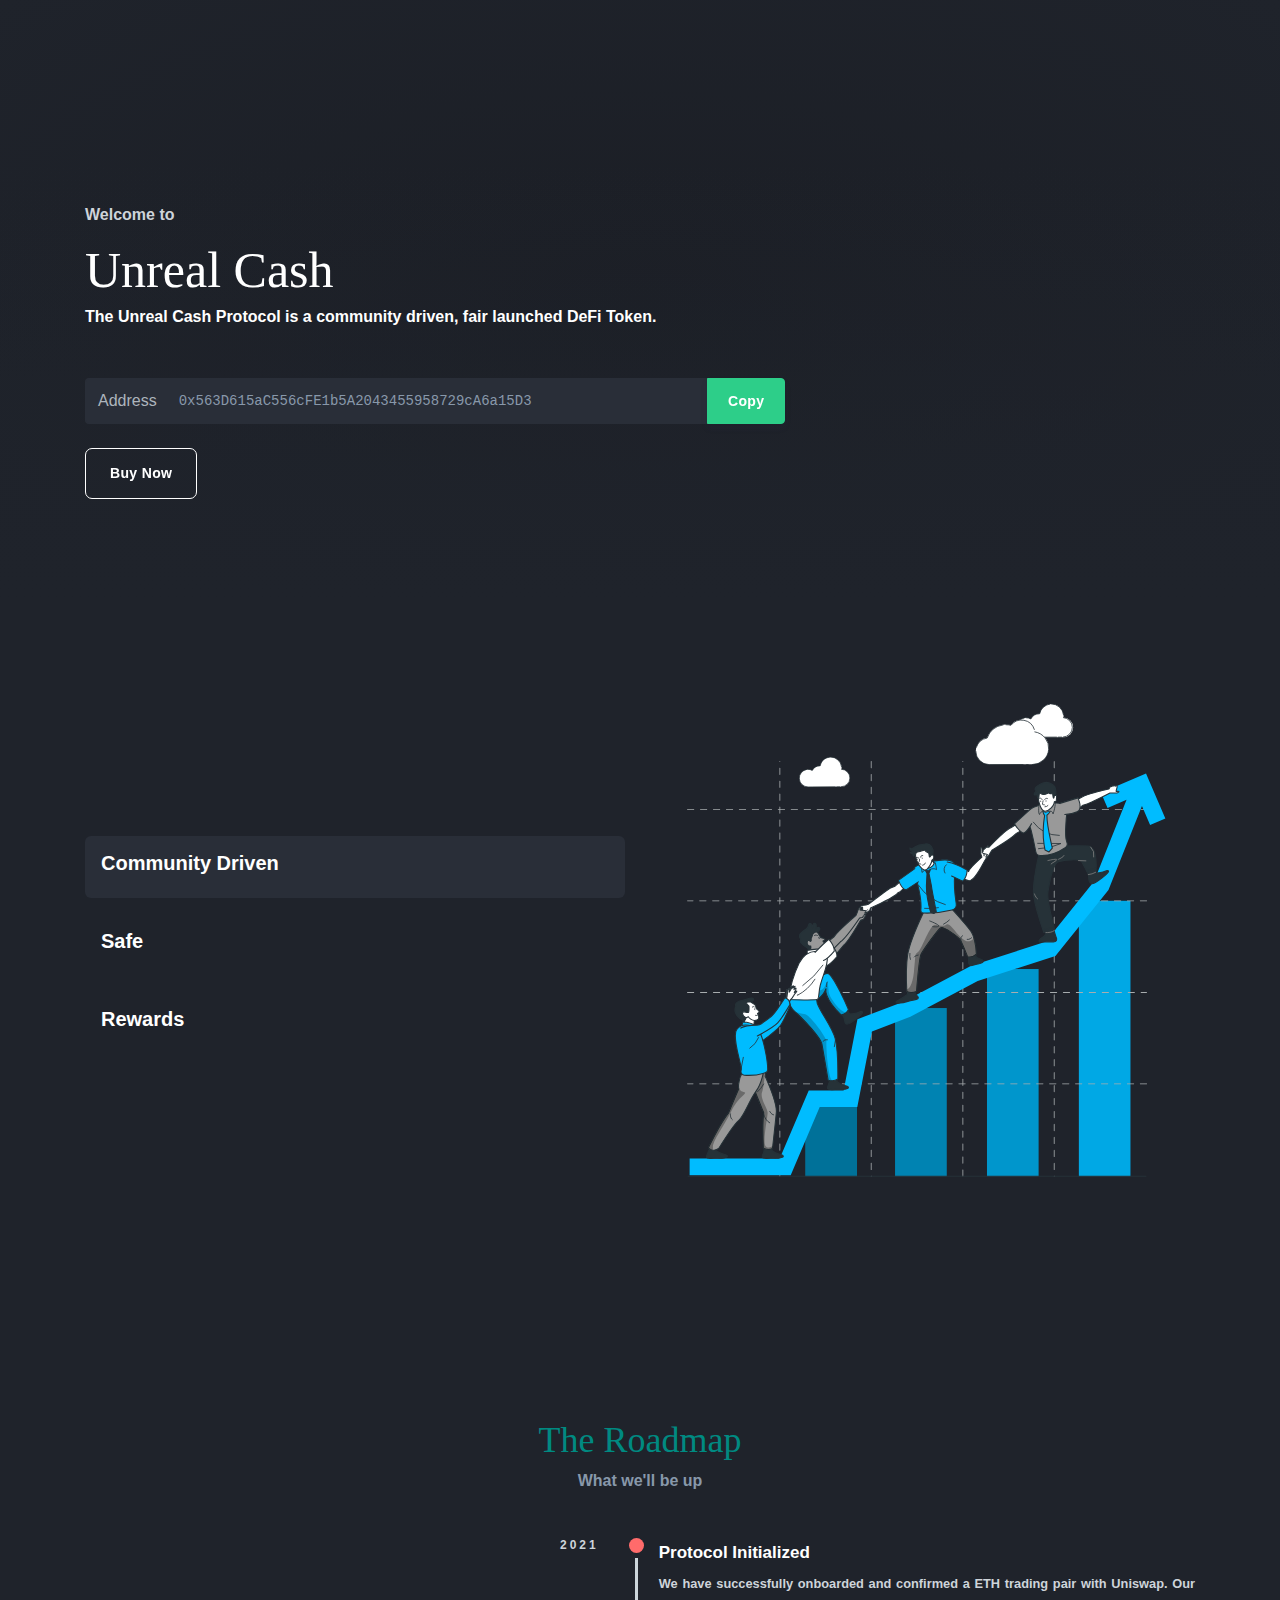
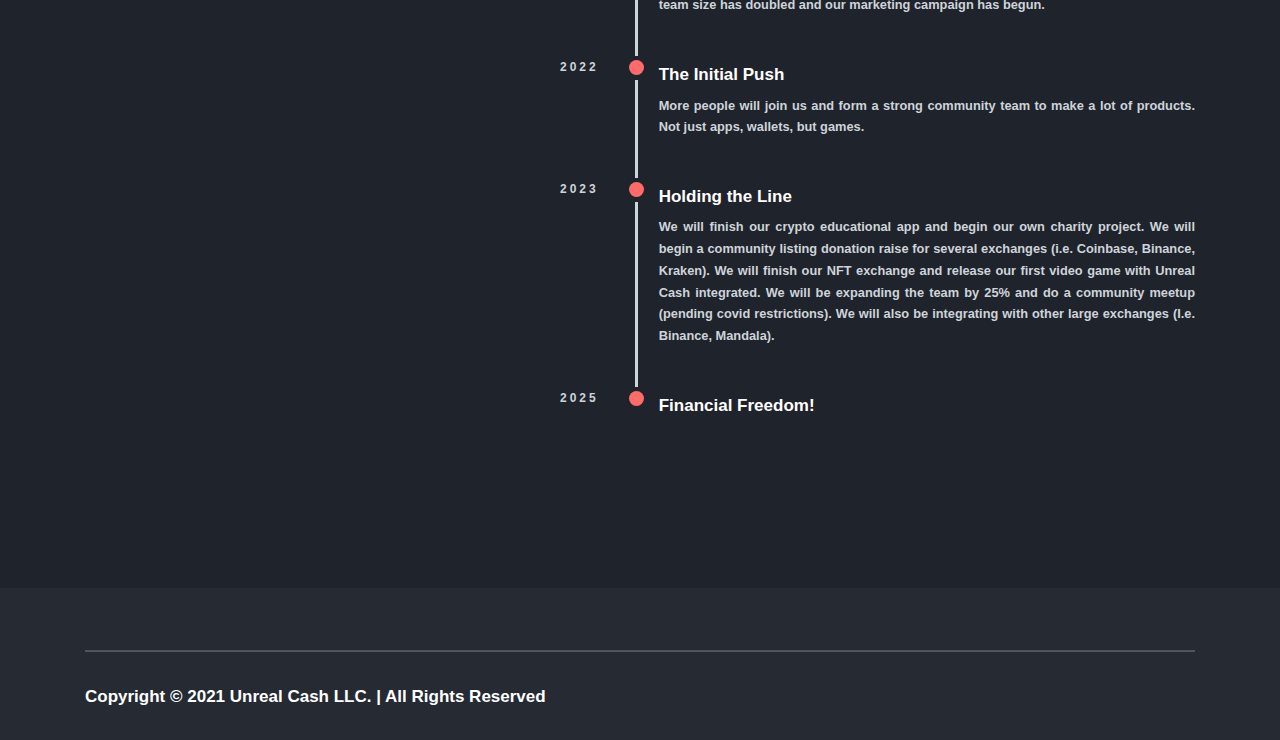
==== commit e6732b2d: "rebuild index" ====
--- a/index.html
+++ b/index.html
@@ -48,7 +48,10 @@
                         <p class="text-light">Welcome to</p>
                         <h1 class="bignumbers">Unreal Cash</h1>
                         <p class="text-white mb-5">The Unreal Cash Protocol is a community driven, fair launched DeFi
-                            Token.<br></p><a class="btn btn-outline-white btn-lg px-4" href="How to Buy Unreal Cash.html">Buy
+                            Token.<br></p>
+  <div class="input-group mb-4 shadow-none" style="max-width:700px"><div class="input-group-prepend"><div class="input-group-text">Address</div></div><input type="text" class="form-control border-0" style="font-family:monospace;font-size:14px" id="copyField" readonly="readonly" value="0x563D615aC556cFE1b5A2043455958729cA6a15D3"><div class="input-group-append"><button id="copy" class="btn btn-success"> Copy</button></div></div>
+  
+  <a class="btn btn-outline-white btn-lg px-4" href="How to Buy Unreal Cash.html">Buy
                             Now </a>
                     </div>
                 </div>
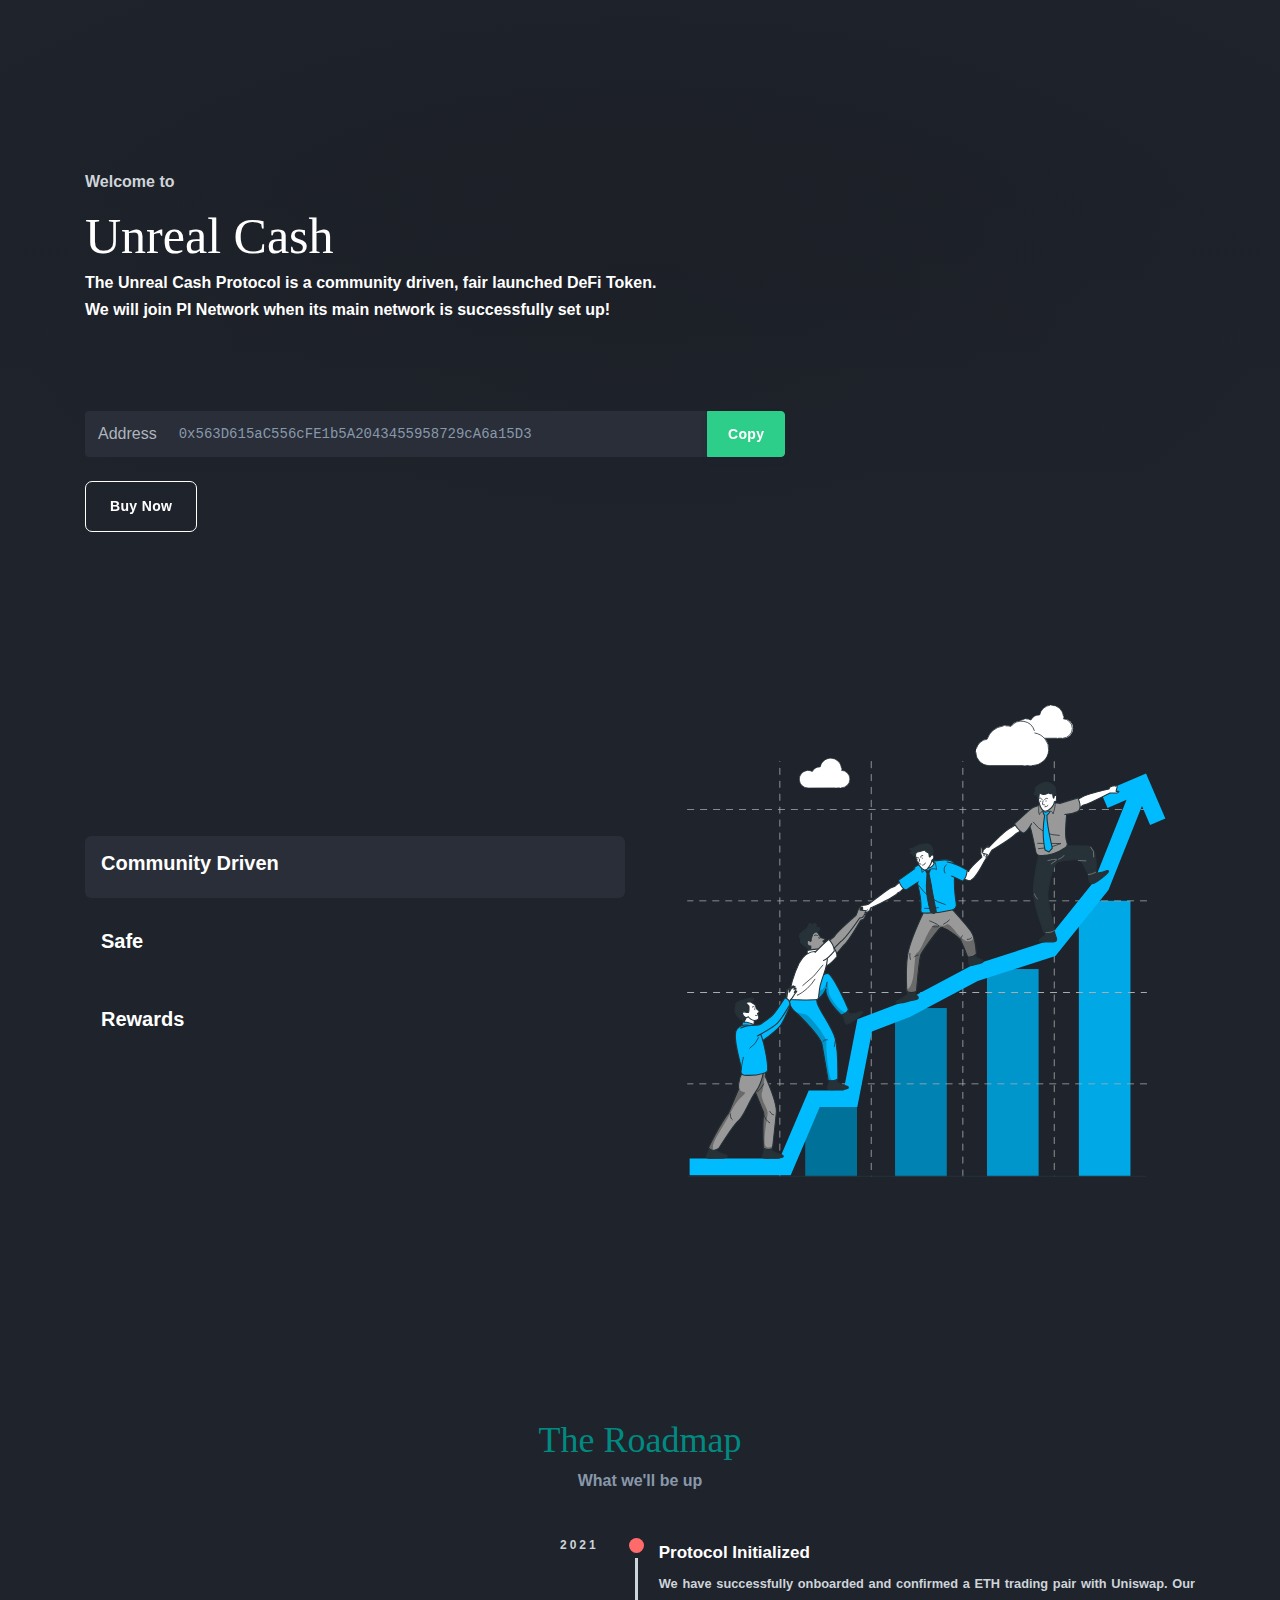
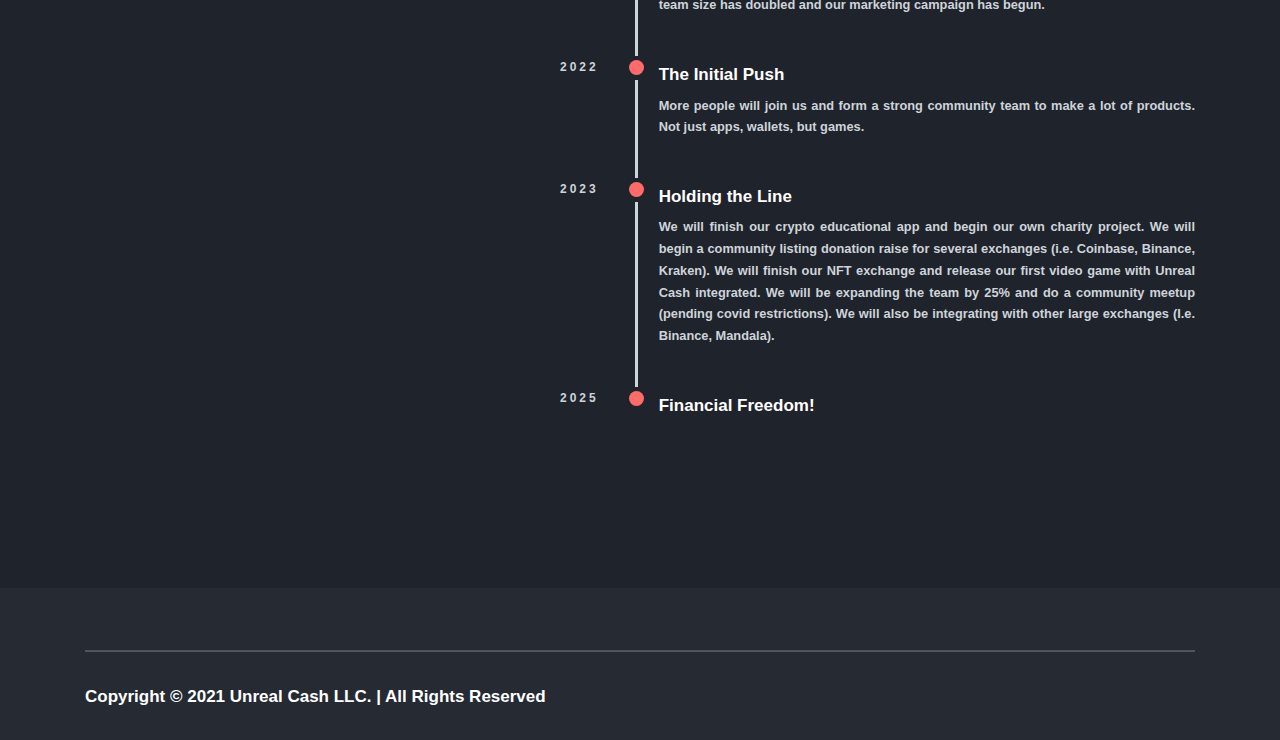
==== commit 58344b31: "reb" ====
--- a/index.html
+++ b/index.html
@@ -48,7 +48,9 @@
                         <p class="text-light">Welcome to</p>
                         <h1 class="bignumbers">Unreal Cash</h1>
                         <p class="text-white mb-5">The Unreal Cash Protocol is a community driven, fair launched DeFi
-                            Token.<br></p>
+                            Token.<br>We will join PI Network when its main network is successfully set up!
+</p>
+  <br><p></p>
   <div class="input-group mb-4 shadow-none" style="max-width:700px"><div class="input-group-prepend"><div class="input-group-text">Address</div></div><input type="text" class="form-control border-0" style="font-family:monospace;font-size:14px" id="copyField" readonly="readonly" value="0x563D615aC556cFE1b5A2043455958729cA6a15D3"><div class="input-group-append"><button id="copy" class="btn btn-success"> Copy</button></div></div>
   
   <a class="btn btn-outline-white btn-lg px-4" href="How to Buy Unreal Cash.html">Buy
